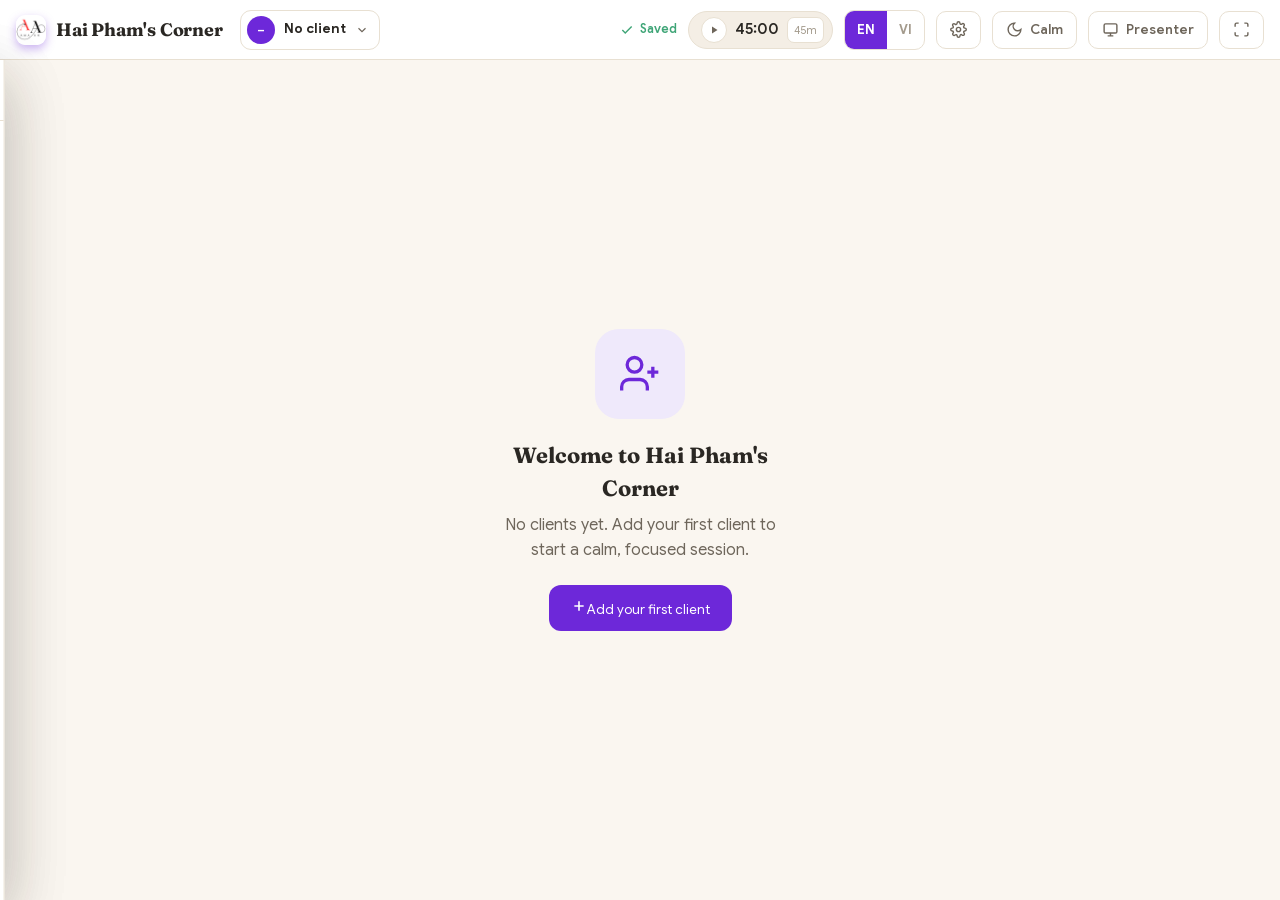
==== corner/index.html @ 35c8128d "Merge pull request #54 from Ama-Ann/fix-corner-lang-switch Hai Pham's Corner: keep client name when " ====
<!DOCTYPE html>
<html lang="en">
<head>
<meta charset="UTF-8">
<meta name="viewport" content="width=device-width, initial-scale=1.0">
<meta name="robots" content="noindex, nofollow">
<title>Hai Pham's Corner</title>
<style>
@font-face{
  font-family:'Google Sans';
  font-style:normal;
  font-weight:400 700;
  font-display:swap;
  src:url([data-uri]) format('woff2');
}
@font-face{
  font-family:'Fraunces';
  font-style:normal;
  font-weight:100 900;
  font-display:swap;
  src:url([data-uri]) format('woff2');
}
@font-face{
  font-family:'Fraunces';
  font-style:italic;
  font-weight:100 900;
  font-display:swap;
  src:url([data-uri]) format('woff2');
}

/* ============================================================ DESIGN TOKENS */
:root{
  --bg:#FAF6F0; --surface:#FFFFFF; --surface-2:#F4EEE5; --surface-3:#EFE7DA;
  --ink:#2A2723; --ink-soft:#6E665B; --ink-faint:#A39A8C;
  --line:#E8E0D2; --line-soft:#F0E9DD;
  --primary:#6D28D9; --primary-deep:#320865; --primary-soft:#EFE9FB;
  --gold:#D99B2B; --gold-soft:#FBEFD4;
  --violet:#7C5CFF; --amber:#E0922F; --coral:#E2685C; --green:#3FA577; --slate:#5B6B7B;
  --radius:14px; --radius-sm:9px; --radius-lg:20px;
  --shadow-sm:0 1px 2px rgba(40,32,20,.05),0 2px 6px rgba(40,32,20,.04);
  --shadow:0 2px 10px rgba(40,32,20,.07),0 12px 36px rgba(40,32,20,.06);
  --shadow-lg:0 18px 60px rgba(40,32,20,.16);
  --rail-w:64px; --ease:cubic-bezier(.4,0,.2,1);
  --wheel-base:#F8F4EC; --wheel-grid:#EFE7DA; --wheel-spoke:#FFFFFF;
  --font:'Google Sans', system-ui, -apple-system, 'Segoe UI', Roboto, sans-serif;
  --display:'Fraunces', Georgia, 'Times New Roman', serif;
}
/* Fraunces (serif) for brand + headings; Google Sans (sans) for body & dense chrome */
.brandtxt,.cgv .text,.modal-h h3,.drawer-h h3,.empty-card h2,.pin-card h2{font-family:var(--display);}
.brandtxt small{font-family:var(--font);}
*{box-sizing:border-box;} html,body{height:100%;}
body{margin:0;font-family:var(--font);color:var(--ink);background:var(--bg);font-size:16px;line-height:1.5;-webkit-font-smoothing:antialiased;overflow:hidden;}
button{font-family:inherit;cursor:pointer;border:none;background:none;color:inherit;}
h1,h2,h3,h4,p{margin:0;} ::selection{background:var(--primary-soft);}
[contenteditable]:focus{outline:none;}
.empty:before{content:attr(data-ph);color:var(--ink-faint);pointer-events:none;}
input,textarea{font-family:inherit;}

/* ============================================================ LAYOUT */
.app{height:100vh;display:flex;flex-direction:column;}
.topbar{height:60px;flex:0 0 60px;display:flex;align-items:center;gap:11px;padding:0 16px;background:var(--surface);border-bottom:1px solid var(--line);z-index:40;box-shadow:var(--shadow-sm);}
.brand{display:flex;align-items:center;gap:10px;font-weight:700;font-size:18px;letter-spacing:-.2px;}
.brand .logo{width:30px;height:30px;border-radius:9px;flex:0 0 30px;background:linear-gradient(135deg,var(--primary),var(--primary-deep));display:grid;place-items:center;color:#fff;font-weight:700;font-size:16px;box-shadow:0 4px 10px rgba(109,40,217,.35);overflow:hidden;}
.brand .logo.hasimg,.pin-brand .pin-logo.hasimg,.brand-prev .logo.hasimg{background:#fff;}
.brand .logo img,.pin-brand .pin-logo img,.brand-prev .logo img{width:100%;height:100%;object-fit:cover;display:block;border-radius:inherit;}
.pin-brand .pin-logo{overflow:hidden;}
/* settings drawer */
.set-sec{font-size:11px;font-weight:700;text-transform:uppercase;letter-spacing:.6px;color:var(--ink-faint);margin:2px 0 12px;}
.brand-prev{display:flex;align-items:center;gap:12px;padding:12px;border:1px dashed var(--line);border-radius:12px;background:var(--surface-2);margin-bottom:16px;}
.brand-prev .logo{width:40px;height:40px;border-radius:11px;flex:0 0 40px;background:linear-gradient(135deg,var(--primary),var(--primary-deep));display:grid;place-items:center;color:#fff;font-weight:700;font-size:19px;overflow:hidden;}
.brand-prev .bp-name{font-family:var(--display);font-weight:700;font-size:16px;line-height:1.1;}
.brand-prev .bp-tag{font-size:11px;color:var(--ink-faint);margin-top:2px;}
.set-lab{display:block;font-size:12.5px;font-weight:700;color:var(--ink-soft);margin:0 0 7px;}
.set-logobtns{display:flex;gap:8px;flex-wrap:wrap;margin-bottom:8px;}
.set-logobtns .btn-ghost{height:34px;padding:0 13px;border-radius:9px;font-weight:600;font-size:13px;display:inline-flex;align-items:center;gap:6px;}
.set-logobtns .btn-ghost.danger:hover{border-color:var(--coral);color:var(--coral);background:var(--surface);}
.set-note{font-size:12px;color:var(--ink-faint);background:var(--gold-soft);border-radius:10px;padding:9px 11px;line-height:1.45;margin:0 0 18px;}
.set-field{margin-bottom:16px;}
.set-field input{width:100%;border:1px solid var(--line);border-radius:10px;background:var(--surface-2);padding:10px 12px;font-size:15px;color:var(--ink);outline:none;font-family:inherit;transition:.15s var(--ease);}
.set-field input:focus{border-color:var(--primary);background:var(--surface);box-shadow:0 0 0 3px var(--primary-soft);}
.set-sub{font-size:11.5px;color:var(--ink-faint);margin-top:5px;}
.brand small{display:block;font-size:11px;font-weight:500;color:var(--ink-faint);letter-spacing:.3px;margin-top:-2px;}
.sessionchip{display:flex;align-items:center;gap:9px;height:40px;padding:0 10px 0 6px;border-radius:11px;border:1px solid var(--line);background:var(--surface);color:var(--ink-soft);margin-left:6px;max-width:230px;}
.sessionchip:hover{border-color:var(--primary);}
.sessionchip .sc-av{width:28px;height:28px;border-radius:50%;flex:0 0 28px;display:grid;place-items:center;color:#fff;font-weight:700;font-size:12px;background:var(--primary);}
.sessionchip .sc-meta{display:flex;flex-direction:column;line-height:1.2;min-width:0;text-align:left;}
.sessionchip .sc-meta b{font-size:13.5px;color:var(--ink);overflow:hidden;text-overflow:ellipsis;white-space:nowrap;max-width:130px;}
.sessionchip .sc-meta i{font-size:11px;font-style:normal;color:var(--ink-faint);overflow:hidden;text-overflow:ellipsis;white-space:nowrap;max-width:130px;}
.topbar .spacer{flex:1;}
.saved{display:inline-flex;align-items:center;gap:6px;font-size:12.5px;font-weight:600;color:var(--green);transition:.2s;}
.saved.saving{color:var(--ink-faint);} .saved.saving svg{display:none;}
.saved svg{width:14px;height:14px;}
.timer{display:flex;align-items:center;gap:8px;padding:5px 8px 5px 12px;background:var(--surface-2);border:1px solid var(--line);border-radius:999px;font-variant-numeric:tabular-nums;font-weight:600;}
.timer .clock{font-size:15px;} .timer.warn{background:#FCEEE9;border-color:#F3C9BC;color:#B5432F;}
.timer.warn .clock{animation:pulse 1.1s var(--ease) infinite;}
.timer button{width:26px;height:26px;border-radius:50%;display:grid;place-items:center;background:var(--surface);border:1px solid var(--line);color:var(--ink-soft);}
.timer button:hover{color:var(--primary);border-color:var(--primary);}
.timer .preset{width:auto;border-radius:7px;font-size:11px;color:var(--ink-faint);padding:0 6px;}
.tbtn{display:inline-flex;align-items:center;gap:7px;height:38px;padding:0 13px;border-radius:10px;border:1px solid var(--line);background:var(--surface);color:var(--ink-soft);font-weight:600;font-size:13.5px;transition:.16s var(--ease);}
.tbtn:hover{border-color:var(--primary);color:var(--primary);background:var(--primary-soft);}
.tbtn.on{background:var(--primary);border-color:var(--primary);color:#fff;box-shadow:0 4px 12px rgba(109,40,217,.3);}
.tbtn svg{width:17px;height:17px;}
.lang{display:flex;border:1px solid var(--line);border-radius:10px;overflow:hidden;background:var(--surface);}
.lang button{padding:0 12px;height:38px;font-weight:700;font-size:13px;color:var(--ink-faint);}
.lang button.on{background:var(--primary);color:#fff;}

.body{flex:1;display:flex;min-height:0;position:relative;}
.rail{width:var(--rail-w);flex:0 0 var(--rail-w);background:var(--surface);border-right:1px solid var(--line);display:flex;flex-direction:column;align-items:center;padding:12px 0;gap:6px;z-index:30;}
.rail .rbtn{width:46px;height:46px;border-radius:13px;display:grid;place-items:center;color:var(--ink-soft);position:relative;transition:.15s var(--ease);}
.rail .rbtn svg{width:22px;height:22px;}
.rail .rbtn:hover{background:var(--surface-2);color:var(--primary);}
.rail .rbtn.accent{background:var(--primary);color:#fff;box-shadow:0 6px 14px rgba(109,40,217,.32);}
.rail .rbtn.on{background:var(--primary-soft);color:var(--primary-deep);}
.rail .rbtn .tip{position:absolute;left:56px;top:50%;transform:translateY(-50%) translateX(-6px);background:var(--ink);color:#fff;font-size:12px;font-weight:600;padding:5px 9px;border-radius:7px;white-space:nowrap;opacity:0;pointer-events:none;transition:.14s var(--ease);z-index:60;}
.rail .rbtn:hover .tip{opacity:1;transform:translateY(-50%) translateX(0);}
.rail .sep{height:1px;width:30px;background:var(--line);margin:6px 0;} .rail .grow{flex:1;}

.canvas-wrap{flex:1;min-width:0;overflow-y:auto;scroll-behavior:smooth;position:relative;}
.canvas{max-width:1280px;width:90%;margin:0 auto;padding:22px 34px 160px;}

/* ============================================================ PINNED CGV */
.pinned{position:sticky;top:0;z-index:18;padding-top:14px;margin-bottom:6px;}
.cgv{background:linear-gradient(120deg,var(--primary-soft),#F6F1E9);border:1px solid var(--line);border-radius:var(--radius);padding:13px 18px;box-shadow:var(--shadow-sm);transition:box-shadow .2s var(--ease);}
.pinned.stuck .cgv{box-shadow:var(--shadow);}
.cgv .row{display:flex;align-items:center;gap:10px;margin-bottom:5px;}
.cgv .tabs{display:flex;gap:3px;background:rgba(255,255,255,.55);border-radius:999px;padding:3px;}
.cgv .tabs button{font-size:11.5px;font-weight:700;padding:3px 11px;border-radius:999px;color:var(--primary-deep);letter-spacing:.2px;}
.cgv .tabs button.on{background:var(--primary);color:#fff;}
.cgv .collapse{margin-left:auto;width:26px;height:26px;border-radius:7px;display:grid;place-items:center;color:var(--primary-deep);}
.cgv .collapse:hover{background:rgba(255,255,255,.6);}
.cgv .text{font-size:18px;font-weight:600;line-height:1.4;color:var(--ink);letter-spacing:-.2px;min-height:25px;}
.pinned.folded .cgv .text{display:none;}

/* ============================================================ BLOCKS */
#blocks{margin-top:14px;display:flex;flex-direction:column;gap:12px;}
.block{position:relative;background:var(--surface);border:1px solid var(--line);border-radius:var(--radius);box-shadow:var(--shadow-sm);transition:box-shadow .16s var(--ease),opacity .16s,transform .16s,max-width .3s var(--ease),margin .3s var(--ease);}
.block.dragging{opacity:.5;box-shadow:var(--shadow-lg);}
.block.spot{box-shadow:0 0 0 2px var(--primary),var(--shadow);z-index:5;}
/* highlight mode: a spotlighted timeline breaks out of the centered column to use the full screen width */
body.spotting .block.spot:has(.lp-tl){max-width:96vw;width:96vw;margin-left:calc(50% - 48vw);margin-right:calc(50% - 48vw);}
.block .b-head{display:flex;align-items:center;gap:8px;padding:8px 12px 6px;color:var(--ink-faint);}
.block .handle{cursor:grab;width:22px;height:22px;display:grid;place-items:center;border-radius:6px;color:var(--ink-faint);flex:0 0 22px;}
.block .handle:hover{background:var(--surface-2);color:var(--ink-soft);} .block .handle:active{cursor:grabbing;}
.block .b-type{font-size:11px;font-weight:700;text-transform:uppercase;letter-spacing:.6px;}
.block .b-type.b-ico{width:28px;height:28px;padding:0;border-radius:8px;background:var(--primary-soft);color:var(--primary);display:grid;place-items:center;flex:0 0 28px;}
.block .b-type.b-ico svg{width:18px;height:18px;}
.block .b-actions{margin-left:auto;display:flex;gap:2px;opacity:0;transition:.15s;}
.block:hover .b-actions{opacity:1;}
.block .b-actions button{width:26px;height:26px;border-radius:7px;display:grid;place-items:center;color:var(--ink-faint);}
.block .b-actions button:hover{background:var(--surface-2);color:var(--coral);}
.block .b-actions button.spotb:hover{color:var(--primary);}
.block .b-body{padding:2px 16px 16px 16px;}
.drop-ph{height:3px;background:var(--primary);border-radius:3px;margin:2px 0;box-shadow:0 0 8px rgba(109,40,217,.5);}

/* Note */
.rt-toolbar{display:flex;flex-wrap:wrap;align-items:center;gap:2px;padding:4px;margin-bottom:8px;border:1px solid var(--line);border-radius:10px;background:var(--surface-2);}
/* note: toolbar lives in the header row (no separate type label) to save vertical space */
.b-head.note-head{align-items:flex-start;padding:6px 10px;}
.b-head.note-head .rt-toolbar{flex:1;min-width:0;margin-bottom:0;}
.rt-toolbar .grp{display:flex;gap:2px;padding:0 4px;border-right:1px solid var(--line);} .rt-toolbar .grp:last-child{border-right:none;}
.rt-toolbar button{min-width:30px;height:30px;padding:0 7px;border-radius:7px;font-size:14px;color:var(--ink-soft);display:inline-flex;align-items:center;justify-content:center;}
.rt-toolbar button:hover{background:var(--surface);color:var(--ink);}
.rt-toolbar button.b{font-weight:800;} .rt-toolbar button.i{font-style:italic;} .rt-toolbar button.u{text-decoration:underline;}
.rt-toolbar label{width:30px;height:30px;border-radius:7px;display:grid;place-items:center;cursor:pointer;position:relative;color:var(--ink-soft);}
.rt-toolbar label:hover{background:var(--surface);} .rt-toolbar label svg{width:16px;height:16px;}
.rt-toolbar input[type=color]{position:absolute;inset:0;opacity:0;cursor:pointer;width:100%;height:100%;}
.rt-toolbar label .bar{position:absolute;bottom:4px;left:7px;right:7px;height:3px;border-radius:2px;}
.note-edit{font-size:16px;line-height:1.6;color:var(--ink);min-height:46px;}
.note-edit h3{font-size:20px;font-weight:700;margin:6px 0;} .note-edit ul,.note-edit ol{margin:6px 0;padding-left:24px;}

/* Scaling */
/* title lives in the header row (where the type label was); scores + value share one line */
.b-head.scaling-head{align-items:center;}
.b-head.scaling-head .sc-head{flex:1;min-width:0;display:flex;align-items:center;gap:10px;}
.b-head.scaling-head .sc-title{flex:1;min-width:0;font-size:15px;font-weight:700;color:var(--ink);}
/* shared colour picker (used by Scaling accent + Prioritization Wheel categories) */
.cp-wrap{position:relative;flex:0 0 auto;display:inline-flex;}
.cp-trig{width:18px;height:18px;border-radius:50%;background:var(--c);box-shadow:inset 0 0 0 1px rgba(0,0,0,.18),0 0 0 2px var(--surface);cursor:pointer;transition:transform .12s var(--ease);}
.cp-trig:hover{transform:scale(1.12);}
.cp-pop{position:absolute;top:calc(100% + 7px);left:0;z-index:30;display:none;width:max-content;padding:10px;background:var(--surface);border:1px solid var(--line);border-radius:12px;box-shadow:var(--shadow);}
.cp-pop.show{display:block;}
.cp-grid{display:grid;grid-template-columns:repeat(5,1fr);gap:6px;}
.cp-grid .cp-sw{width:22px;height:22px;border-radius:7px;background:var(--c);box-shadow:inset 0 0 0 1px rgba(0,0,0,.12);cursor:pointer;transition:transform .12s var(--ease);}
.cp-grid .cp-sw:hover{transform:scale(1.1);}
.cp-grid .cp-sw.on{box-shadow:0 0 0 2px var(--surface),0 0 0 4px var(--c);}
.cp-custom{display:flex;align-items:center;gap:8px;margin-top:10px;padding-top:10px;border-top:1px solid var(--line);font-size:13px;color:var(--ink-soft);cursor:pointer;}
.cp-custom input[type=color]{width:26px;height:26px;flex:0 0 26px;border:none;background:none;padding:0;border-radius:7px;cursor:pointer;}
.cp-custom input[type=color]::-webkit-color-swatch-wrapper{padding:0;}
.cp-custom input[type=color]::-webkit-color-swatch{border:1px solid var(--line);border-radius:6px;}
.scaling{--sc-color:var(--primary);}
.scaling .sc-row{display:flex;align-items:center;gap:10px;}
.scaling .sc-row .scale{flex:1;}
.scaling .sc-now{flex:0 0 auto;font-size:13px;color:var(--ink-faint);font-weight:600;}
.scaling .sc-now b{color:var(--sc-color);font-size:20px;font-variant-numeric:tabular-nums;}
.scale{display:flex;gap:5px;flex-wrap:wrap;}
.scale .dot{width:30px;height:30px;border-radius:8px;background:var(--surface-2);border:1px solid var(--line);display:grid;place-items:center;font-size:13px;font-weight:600;color:var(--ink-faint);transition:.12s var(--ease);cursor:pointer;}
.scale .dot:hover{border-color:var(--sc-color);transform:translateY(-1px);}
.scale .dot.fill{background:var(--sc-color);border-color:var(--sc-color);color:#fff;}

/* Vision */
.vision{display:flex;gap:16px;align-items:stretch;}
.vision .pic{width:150px;flex:0 0 150px;border-radius:11px;overflow:hidden;position:relative;min-height:118px;background:var(--surface-2);border:1.5px dashed var(--line);display:grid;place-items:center;cursor:pointer;color:var(--ink-faint);}
.vision .pic.has{border-style:solid;} .vision .pic.has img{width:100%;height:100%;object-fit:cover;}
.vision .pic .ph{text-align:center;font-size:12px;padding:8px;} .vision .pic .ph svg{width:26px;height:26px;display:block;margin:0 auto 6px;}
.vision .meta{flex:1;display:flex;flex-direction:column;gap:8px;min-width:0;}
.vision .metaphor{font-size:18px;font-weight:600;font-style:italic;color:var(--ink);min-height:25px;}
.vision .vnote{font-size:14.5px;color:var(--ink-soft);line-height:1.55;min-height:22px;}
.vision .swatches{display:flex;gap:7px;margin-top:auto;}
.vision .swatches .sw{width:24px;height:24px;border-radius:7px;cursor:pointer;border:2px solid #fff;box-shadow:0 1px 4px rgba(0,0,0,.18);}
.vision .swatches .sw.on{outline:2px solid var(--ink);}

/* shared exercise UI */
.ex-head{display:flex;align-items:center;gap:11px;margin-bottom:10px;}
.ex-head .ico{width:32px;height:32px;border-radius:9px;background:var(--primary-soft);color:var(--primary);display:grid;place-items:center;flex:0 0 32px;}
.ex-head .ico svg{width:19px;height:19px;} .ex-head h3{font-size:16px;font-weight:700;}
.ex-hint{font-size:12.5px;color:var(--ink-soft);margin:-4px 0 12px;}
.llnote{width:100%;min-height:54px;border:1px solid var(--line);border-radius:10px;padding:9px 11px;font-family:inherit;font-size:14px;color:var(--ink);resize:vertical;background:var(--surface-2);}
.llnote:focus{outline:none;border-color:var(--primary);background:var(--surface);}
.lllabel{font-size:11px;font-weight:700;text-transform:uppercase;letter-spacing:.5px;color:var(--ink-faint);margin:0 0 7px;}
.llactions{list-style:none;padding:0;margin:12px 0 0;}
.llactions li{display:flex;gap:9px;align-items:flex-start;padding:7px 0;border-top:1px solid var(--line-soft);font-size:14.5px;}
.llactions li .ar{color:var(--gold);font-weight:700;flex:0 0 auto;}
.llactions li .txt{flex:1;outline:none;} .llactions li .del{opacity:0;color:var(--ink-faint);cursor:pointer;}
.llactions li:hover .del{opacity:1;}
.add-step{display:inline-flex;align-items:center;gap:6px;margin-top:10px;font-size:13.5px;font-weight:600;color:var(--primary);}
.add-step:hover{text-decoration:underline;}
.wheel-row{display:flex;gap:20px;align-items:flex-start;flex-wrap:wrap;}
.wheel-side{flex:1;min-width:230px;}
.seg-inputs{display:grid;grid-template-columns:1fr 1fr;gap:5px 12px;margin-bottom:12px;}
.seg-inputs .si{display:flex;align-items:center;gap:6px;font-size:13px;}
.seg-inputs .si .n{width:18px;height:18px;border-radius:5px;background:var(--surface-2);color:var(--ink-faint);font-size:10px;font-weight:700;display:grid;place-items:center;flex:0 0 18px;}
.seg-inputs .si input{flex:1;border:none;border-bottom:1px solid var(--line);background:none;font-family:inherit;font-size:13.5px;padding:3px 2px;color:var(--ink);}
.seg-inputs .si input:focus{outline:none;border-bottom-color:var(--primary);}
.stationwalk{--sw-accent:var(--primary);}
.sw-rail{display:flex;gap:7px;flex-wrap:wrap;margin-bottom:14px;}
.sw-chip{display:inline-flex;align-items:center;gap:7px;padding:7px 13px;border-radius:999px;border:1px solid var(--line);background:var(--surface-2);font-size:13px;font-weight:600;color:var(--ink-soft);}
.sw-chip .sw-dot{width:9px;height:9px;border-radius:50%;background:var(--c);}
.sw-chip.on{background:var(--c);border-color:var(--c);color:#fff;} .sw-chip.on .sw-dot{background:#fff;}
.sw-body{border-left:3px solid var(--sw-accent);padding-left:14px;min-height:60px;}
.sw-panel{animation:swin .25s var(--ease);} @keyframes swin{from{opacity:0;transform:translateX(6px);}to{opacity:1;transform:none;}}
.sw-nav{display:flex;justify-content:space-between;margin-top:14px;}
.sw-nav button{font-size:13px;font-weight:600;color:var(--primary);padding:6px 10px;border-radius:8px;} .sw-nav button:hover{background:var(--primary-soft);}
.sw-q{font-size:13.5px;color:var(--ink-soft);margin-bottom:10px;line-height:1.5;} .sw-q b{color:var(--ink);}
.sw-fields{display:grid;gap:8px;} .sw-fields .llnote{min-height:44px;}

/* Add block */
.add-block{margin-top:16px;display:flex;justify-content:center;}
.add-block .ab-btn{display:inline-flex;align-items:center;gap:8px;height:44px;padding:0 20px;border-radius:12px;border:1.5px dashed var(--line);color:var(--ink-soft);font-weight:600;font-size:14px;background:var(--surface);}
.add-block .ab-btn:hover{border-color:var(--primary);color:var(--primary);background:var(--primary-soft);}
.ab-menu{position:fixed;z-index:55;background:var(--surface);border:1px solid var(--line);border-radius:13px;box-shadow:var(--shadow-lg);padding:6px;width:248px;max-height:calc(100vh - 32px);overflow-y:auto;overscroll-behavior:contain;scrollbar-width:thin;scrollbar-color:var(--line) transparent;display:none;}
.ab-menu.show{display:block;}
.ab-menu button{display:flex;align-items:center;gap:11px;width:100%;padding:10px 11px;border-radius:9px;text-align:left;}
.ab-menu button:hover{background:var(--surface-2);}
.ab-menu .mi{width:34px;height:34px;border-radius:9px;display:grid;place-items:center;flex:0 0 34px;}
.ab-menu .mt{font-weight:600;font-size:14px;} .ab-menu .md{font-size:12px;color:var(--ink-faint);}
.ab-menu .ab-group{font-size:10.5px;font-weight:700;text-transform:uppercase;letter-spacing:.6px;color:var(--ink-faint);padding:9px 11px 4px;position:sticky;top:-6px;z-index:1;background:inherit;} .ab-menu>.ab-sec:first-child>.ab-group,.ab-menu>.ab-group:first-child{padding-top:4px;}
.ab-menu .ab-sec{background:inherit;}

/* ============================================================ BUTTONS */
.drawer-foot button{flex:1;height:38px;border-radius:10px;font-weight:600;font-size:13px;display:inline-flex;align-items:center;justify-content:center;gap:6px;}
.btn-primary{background:var(--primary);color:#fff;} .btn-primary:hover{background:var(--primary-deep);}
.btn-primary.big{height:46px;padding:0 22px;border-radius:12px;flex:none;}
.btn-ghost{background:var(--surface-2);color:var(--ink-soft);border:1px solid var(--line);} .btn-ghost:hover{border-color:var(--primary);color:var(--primary);}

/* ============================================================ DRAWERS */
.scrim{position:absolute;inset:0;background:rgba(40,32,20,.32);opacity:0;pointer-events:none;transition:.25s var(--ease);z-index:90;} .scrim.show{opacity:1;pointer-events:auto;}
.drawer{position:absolute;top:0;bottom:0;left:var(--rail-w);width:330px;background:var(--surface);border-right:1px solid var(--line);box-shadow:var(--shadow-lg);z-index:92;transform:translateX(-118%);transition:transform .26s var(--ease);display:flex;flex-direction:column;}
.drawer.open{transform:translateX(0);}
.drawer-h{padding:15px 16px;border-bottom:1px solid var(--line);display:flex;align-items:center;justify-content:space-between;} .drawer-h h3{font-size:15px;font-weight:700;}
.drawer-h .x{width:30px;height:30px;border-radius:8px;display:grid;place-items:center;color:var(--ink-faint);} .drawer-h .x:hover{background:var(--surface-2);color:var(--ink);}
.drawer-body{flex:1;overflow-y:auto;padding:14px;}
.drawer-foot{padding:10px 12px;border-top:1px solid var(--line);display:flex;gap:7px;}
.cli{display:flex;align-items:center;gap:11px;padding:10px 11px;border-radius:11px;cursor:pointer;}
.cli:hover{background:var(--surface-2);} .cli.on{background:var(--primary-soft);}
.cli .av{width:36px;height:36px;border-radius:50%;flex:0 0 36px;display:grid;place-items:center;font-weight:700;color:#fff;font-size:14px;}
.cli .nm{font-weight:600;font-size:14.5px;overflow:hidden;text-overflow:ellipsis;white-space:nowrap;} .cli .sub{font-size:12px;color:var(--ink-faint);} .cli .meta{flex:1;min-width:0;}
.cli .cedit,.cli .cdel{opacity:0;color:var(--ink-faint);width:26px;height:26px;border-radius:6px;display:grid;place-items:center;flex:0 0 auto;} .cli:hover .cedit,.cli:hover .cdel{opacity:1;}
.cli .cedit:hover{color:var(--primary);background:var(--surface);} .cli .cdel:hover{color:var(--coral);background:var(--surface);}
.sess-wrap{margin:2px 0 8px 12px;border-left:2px solid var(--line);padding-left:6px;}
.sess{display:flex;align-items:center;gap:9px;padding:8px 10px;border-radius:9px;cursor:pointer;font-size:13.5px;}
.sess:hover{background:var(--surface-2);} .sess.on{background:var(--surface-3);font-weight:600;}
.sess .st-name{flex:1;min-width:0;overflow:hidden;text-overflow:ellipsis;white-space:nowrap;}
.sess .dt{font-size:11px;color:var(--ink-faint);} .sess:hover .dt{display:none;}
.sess .s-actions{display:flex;gap:2px;opacity:0;margin-left:auto;} .sess:hover .s-actions{opacity:1;}
.sess .sact{width:24px;height:24px;border-radius:6px;display:grid;place-items:center;color:var(--ink-faint);flex:0 0 auto;}
.sess .sact:hover{background:var(--surface);color:var(--primary);} .sess .sact.del:hover{color:var(--coral);}
.sess.newsess{color:var(--primary);font-weight:600;}

/* ============================================================ OVERLAYS */
.overlay{position:absolute;inset:0;z-index:80;display:none;align-items:center;justify-content:center;} .overlay.show{display:flex;}
/* Lock screen — full-window, immersive, brand-forward. Covers the topbar so no
   client name leaks behind the lock. Warm cream→lavender field with drifting auras. */
.overlay.pin{position:fixed;z-index:200;color:var(--ink);overflow:hidden;
  background:radial-gradient(135% 100% at 50% -20%,#EFE6FF 0%,#FAF6F0 46%,#F4ECFF 100%);}
.overlay.pin::before,.overlay.pin::after{content:"";position:absolute;border-radius:50%;filter:blur(46px);pointer-events:none;animation:drift 16s var(--ease) infinite;}
.overlay.pin::before{width:460px;height:460px;left:-130px;top:-120px;background:radial-gradient(circle,rgba(124,92,255,.22),transparent 70%);}
.overlay.pin::after{width:540px;height:540px;right:-170px;bottom:-190px;background:radial-gradient(circle,rgba(217,155,43,.16),transparent 70%);animation-delay:-8s;}
.pin-card{position:relative;z-index:1;text-align:center;width:min(384px,90vw);padding:38px 34px 30px;
  background:rgba(255,255,255,.72);backdrop-filter:blur(20px) saturate(1.3);-webkit-backdrop-filter:blur(20px) saturate(1.3);
  border:1px solid rgba(255,255,255,.7);border-radius:var(--radius-lg);box-shadow:var(--shadow-lg);animation:pinIn .5s var(--ease);}
.pin-brand{display:inline-flex;align-items:center;gap:9px;font-weight:700;font-size:14.5px;letter-spacing:-.2px;color:var(--ink);margin-bottom:24px;}
.pin-brand .pin-logo{width:32px;height:32px;border-radius:10px;flex:0 0 32px;background:linear-gradient(135deg,var(--primary),var(--primary-deep));color:#fff;display:grid;place-items:center;font-size:17px;box-shadow:0 6px 16px rgba(109,40,217,.4);}
.pin-card h2{font-size:23px;font-weight:700;letter-spacing:-.3px;margin-bottom:7px;}
.pin-card p{font-size:14px;color:var(--ink-soft);margin-bottom:24px;line-height:1.5;min-height:21px;}
.pin-dots{display:flex;gap:14px;justify-content:center;margin-bottom:26px;}
.pin-dots span{width:13px;height:13px;border-radius:50%;background:transparent;border:2px solid var(--line);transition:transform .18s var(--ease),background .18s,border-color .18s;}
.pin-dots span.f{background:linear-gradient(135deg,var(--primary),var(--primary-deep));border-color:transparent;transform:scale(1.15);box-shadow:0 3px 9px rgba(109,40,217,.4);}
.pin-dots.err{animation:shake .42s var(--ease);}
.pin-pad{display:grid;grid-template-columns:repeat(3,72px);gap:13px;justify-content:center;}
.pin-pad button{height:62px;border-radius:16px;background:var(--surface);border:1px solid var(--line);color:var(--ink);font-size:23px;font-weight:600;font-variant-numeric:tabular-nums;box-shadow:var(--shadow-sm);transition:transform .09s var(--ease),background .15s,border-color .15s,color .15s;}
.pin-pad button:hover{border-color:var(--primary);color:var(--primary);background:var(--primary-soft);}
.pin-pad button:active{transform:scale(.93);}
.pin-pad button.empty{visibility:hidden;}
.pin-pad button.del{background:transparent;border-color:transparent;box-shadow:none;color:var(--ink-faint);}
.pin-pad button.del:hover{color:var(--coral);background:transparent;border-color:transparent;}
.pin-pad button.del svg{width:24px;height:24px;}
.pin-links{display:flex;flex-direction:column;gap:11px;align-items:center;margin-top:24px;}
.pin-skip,.pin-forgot{font-size:13px;font-weight:600;color:var(--ink-soft);transition:color .15s;}
.pin-skip:hover,.pin-forgot:hover{color:var(--primary);}
.pin-forgot.armed{color:var(--coral);}
.pin-card .conf{margin-top:20px;font-size:12px;color:var(--ink-faint);display:inline-flex;align-items:center;gap:6px;justify-content:center;}
@keyframes pinIn{from{opacity:0;transform:translateY(12px) scale(.985);}to{opacity:1;transform:none;}}
@keyframes shake{10%,90%{transform:translateX(-2px);}20%,80%{transform:translateX(4px);}30%,50%,70%{transform:translateX(-9px);}40%,60%{transform:translateX(9px);}}
/* Calm / dark mode adaptation */
body.calm .overlay.pin{background:radial-gradient(135% 100% at 50% -15%,#2C1656 0%,#160A29 55%,#1C0F38 100%);}
body.calm .pin-card{background:rgba(34,16,57,.7);border-color:rgba(124,92,255,.24);}
body.calm .pin-pad button{background:rgba(40,22,70,.62);}
.overlay.empty{background:var(--bg);color:var(--ink);}
.empty-card{text-align:center;max-width:380px;padding:40px;}
.empty-card .ill{width:90px;height:90px;border-radius:24px;background:var(--primary-soft);color:var(--primary);display:grid;place-items:center;margin:0 auto 20px;} .empty-card .ill svg{width:44px;height:44px;}
.empty-card h2{font-size:22px;font-weight:700;margin-bottom:8px;} .empty-card p{color:var(--ink-soft);margin-bottom:22px;line-height:1.55;}
.overlay.modal{background:rgba(30,18,10,.4);backdrop-filter:blur(2px);}
.modal-card{background:var(--surface);border-radius:var(--radius-lg);box-shadow:var(--shadow-lg);width:min(720px,92%);max-height:86vh;display:flex;flex-direction:column;overflow:hidden;}
.modal-h{padding:16px 20px;border-bottom:1px solid var(--line);display:flex;align-items:center;justify-content:space-between;} .modal-h h3{font-size:16px;font-weight:700;}
.modal-h .x{width:30px;height:30px;border-radius:8px;display:grid;place-items:center;color:var(--ink-faint);} .modal-h .x:hover{background:var(--surface-2);}
.modal-body{flex:1;overflow-y:auto;padding:24px;background:var(--surface-2);}
.modal-foot{padding:12px 20px;border-top:1px solid var(--line);display:flex;gap:8px;justify-content:flex-end;} .modal-foot button{height:40px;padding:0 18px;border-radius:10px;font-weight:600;font-size:13.5px;display:inline-flex;align-items:center;gap:7px;}
/* takeaway compose strip (coach note above the live preview) */
.take-compose{display:grid;grid-template-columns:1fr 1fr;gap:12px;margin-bottom:20px;}
.take-compose .tc-field{display:flex;flex-direction:column;gap:6px;}
.take-compose label{font-size:11px;font-weight:700;text-transform:uppercase;letter-spacing:.5px;color:var(--ink-faint);}
.take-compose textarea{width:100%;resize:vertical;min-height:54px;background:var(--surface);border:1px solid var(--line);border-radius:10px;padding:10px 12px;font:inherit;font-size:14px;line-height:1.5;color:var(--ink);}
.take-compose textarea:focus{outline:none;border-color:var(--primary);box-shadow:0 0 0 3px var(--primary-soft);}
@media (max-width:680px){ .take-compose{grid-template-columns:1fr;} }

.toast{position:absolute;bottom:20px;left:50%;transform:translateX(-50%) translateY(20px);background:var(--ink);color:#fff;padding:11px 18px;border-radius:11px;font-size:13.5px;font-weight:500;box-shadow:var(--shadow-lg);opacity:0;pointer-events:none;transition:.25s var(--ease);z-index:300;max-width:90%;}
.toast.show{opacity:1;transform:translateX(-50%) translateY(0);}

/* ============================================================ MODES */
body.calm .canvas-wrap{background:radial-gradient(1100px 680px at 50% -8%,#2C1656 0%,#1C0F38 55%,#140824 100%);}
body.calm .canvas-wrap::before{content:"";position:absolute;inset:0;pointer-events:none;z-index:0;background:radial-gradient(620px 420px at 82% 14%,rgba(124,58,237,.22),transparent 70%),radial-gradient(520px 380px at 12% 80%,rgba(167,139,250,.16),transparent 70%);animation:drift 14s var(--ease) infinite;}
body.calm{--bg:#160A29;--surface:#221039;--surface-2:#2A1646;--surface-3:#352055;--ink:#ECE3FA;--ink-soft:#BBA9DD;--ink-faint:#8B79B0;--line:#3C2767;--line-soft:#2E1E52;--primary:#A78BFA;--primary-deep:#7C3AED;--primary-soft:#2E1A4D;--gold:#E7B65C;--gold-soft:#3A2E18;--wheel-base:#2B1A47;--wheel-grid:#3C2767;--wheel-spoke:#160A29;}
body.calm .topbar,body.calm .rail,body.calm .drawer,body.calm .ab-menu,body.calm .modal-card{background:#1B0E33;border-color:var(--line);}
body.calm .canvas{max-width:1180px;position:relative;z-index:1;}
body.calm .cgv{background:linear-gradient(120deg,rgba(124,58,237,.32),rgba(70,38,120,.26));border-color:#4E318A;box-shadow:0 12px 55px rgba(124,58,237,.28);}
body.calm .cgv .tabs{background:rgba(255,255,255,.08);}
body.calm .block,body.calm .scaling .sc-title{background:rgba(40,22,70,.62);border-color:var(--line);}
body.calm .rt-toolbar,body.calm .llnote,body.calm .scale .dot,body.calm .reflect{background:rgba(20,10,38,.5);}
body.calm .saved{color:#8FE9C0;} body.calm .add-block .ab-btn{background:rgba(40,22,70,.5);}
body.calm .wcard.commit{background:rgba(226,104,92,.15);} body.calm .wcard.resource{background:rgba(63,165,119,.15);}

body.present .rail,body.present .topbar .coach-only,body.present .drawer,body.present .scrim,body.present .block .b-actions,body.present .block .handle,body.present .add-block,body.present .sessionchip{display:none !important;}
body.present .topbar{justify-content:center;} body.present .canvas{max-width:1120px;padding-top:30px;}
body.present .present-bar{display:flex;}
.present-bar{display:none;position:absolute;bottom:18px;left:50%;transform:translateX(-50%);gap:6px;background:var(--ink);padding:7px;border-radius:14px;box-shadow:var(--shadow-lg);z-index:70;}
.present-bar button{height:40px;padding:0 14px;border-radius:9px;color:#fff;font-weight:600;font-size:13px;display:inline-flex;align-items:center;gap:7px;} .present-bar button:hover{background:rgba(255,255,255,.14);}
.present-bar button svg{width:16px;height:16px;} .present-bar .pb-timer{background:rgba(255,255,255,.1);font-variant-numeric:tabular-nums;} .present-bar .pb-exit{background:var(--coral);}

@keyframes pulse{0%,100%{opacity:1;}50%{opacity:.45;}}
@keyframes drift{0%,100%{transform:translate(0,0);}50%{transform:translate(-14px,10px);}}
@keyframes starpulse{0%,100%{filter:drop-shadow(0 0 0 rgba(217,155,43,0));}50%{filter:drop-shadow(0 0 6px rgba(217,155,43,.7));}}
@keyframes toastin{from{opacity:0;}to{opacity:1;}}
@media (prefers-reduced-motion: reduce){*{animation:none !important;}}

/* ============================================================ RESPONSIVE */
@media (min-width:1700px){ .canvas{max-width:1440px;} }
@media (max-width:1280px){ .canvas{width:92%;} }
@media (max-width:1200px){
  .canvas{width:94%;} .brand small{display:none;}
}
@media (max-width:980px){ .tbtn span[data-i18n]{display:none;} .tbtn{padding:0 11px;} .timer .preset{display:none;} .saved span{display:none;} .sessionchip{max-width:170px;} }
@media (max-width:860px){
  :root{--rail-w:54px;}
  .canvas{width:96%;padding:16px 16px 120px;} .topbar{gap:8px;padding:0 12px;}
  .wheel-row{flex-direction:column;align-items:center;} .seg-inputs{grid-template-columns:1fr !important;}
  .vision{flex-direction:column;} .vision .pic{width:100%;flex-basis:150px;} .drawer{width:300px;}
  .sessionchip .sc-meta i{display:none;}
}
@media (max-width:680px){ .timer{display:none;} .canvas{width:100%;} .ab-menu{width:210px;} .brandtxt{display:none;} }
.brandtxt #brandName{white-space:nowrap;}

</style>
</head>
<body>
<div class="app">

  <!-- TOP BAR -->
  <div class="topbar">
    <div class="brand"><div class="logo" id="brandLogo">H</div>
      <div class="brandtxt"><span id="brandName">Hai Pham's Corner</span><small id="brandTag"></small></div>
    </div>
    <button class="sessionchip coach-only" id="sessionChip" onclick="LL.ui.openDrawer('clients')">
      <span class="sc-av" id="scAv">–</span>
      <span class="sc-meta"><b id="scClient" data-i18n="no_client">No client</b><i id="scSession"></i></span>
      <svg width="14" height="14" viewBox="0 0 24 24" fill="none" stroke="currentColor" stroke-width="2"><path d="M6 9l6 6 6-6"/></svg>
    </button>
    <div class="spacer"></div>
    <span class="saved coach-only" id="saved"><svg viewBox="0 0 24 24" fill="none" stroke="currentColor" stroke-width="2.4"><path d="M20 6L9 17l-5-5"/></svg><span id="savedTxt" data-i18n="saved">Saved</span></span>
    <div class="timer coach-only" id="timer">
      <button id="timerToggle" title="Start / pause"><svg id="timerIcon" viewBox="0 0 24 24" fill="currentColor"><path d="M8 5v14l11-7z"/></svg></button>
      <span class="clock" id="clock">45:00</span>
      <button class="preset" id="timerPreset" title="Set length">45m</button>
    </div>
    <div class="lang coach-only"><button id="langEN" class="on" onclick="LL.i18n.set('en')">EN</button><button id="langVI" onclick="LL.i18n.set('vi')">VI</button></div>
    <button class="tbtn coach-only" id="settingsBtn" onclick="LL.ui.openDrawer('settings')" title="Settings"><svg viewBox="0 0 24 24" fill="none" stroke="currentColor" stroke-width="2"><circle cx="12" cy="12" r="3"/><path d="M19.4 15a1.65 1.65 0 00.33 1.82l.06.06a2 2 0 11-2.83 2.83l-.06-.06a1.65 1.65 0 00-1.82-.33 1.65 1.65 0 00-1 1.51V21a2 2 0 11-4 0v-.09a1.65 1.65 0 00-1-1.51 1.65 1.65 0 00-1.82.33l-.06.06a2 2 0 11-2.83-2.83l.06-.06a1.65 1.65 0 00.33-1.82 1.65 1.65 0 00-1.51-1H3a2 2 0 110-4h.09a1.65 1.65 0 001.51-1 1.65 1.65 0 00-.33-1.82l-.06-.06a2 2 0 112.83-2.83l.06.06a1.65 1.65 0 001.82.33H9a1.65 1.65 0 001-1.51V3a2 2 0 114 0v.09a1.65 1.65 0 001 1.51 1.65 1.65 0 001.82-.33l.06-.06a2 2 0 112.83 2.83l-.06.06a1.65 1.65 0 00-.33 1.82V9a1.65 1.65 0 001.51 1H21a2 2 0 110 4h-.09a1.65 1.65 0 00-1.51 1z"/></svg></button>
    <button class="tbtn coach-only" id="calmBtn" onclick="LL.fx.toggleCalm()" title="Calm / dark"><svg viewBox="0 0 24 24" fill="none" stroke="currentColor" stroke-width="2"><path d="M12 3a6 6 0 009 9 9 9 0 11-9-9z"/></svg><span data-i18n="calm">Calm</span></button>
    <button class="tbtn coach-only" id="presentBtn" onclick="LL.present.toggle(true)" title="Presenter"><svg viewBox="0 0 24 24" fill="none" stroke="currentColor" stroke-width="2"><rect x="3" y="4" width="18" height="13" rx="2"/><path d="M8 21h8M12 17v4"/></svg><span data-i18n="presenter">Presenter</span></button>
    <button class="tbtn coach-only" onclick="LL.present.fullscreen()" title="Fullscreen"><svg viewBox="0 0 24 24" fill="none" stroke="currentColor" stroke-width="2"><path d="M8 3H5a2 2 0 00-2 2v3M16 3h3a2 2 0 012 2v3M8 21H5a2 2 0 01-2-2v-3M16 21h3a2 2 0 002-2v-3"/></svg></button>
  </div>

  <div class="body">
    <!-- RAIL -->
    <div class="rail coach-only">
      <button class="rbtn" onclick="LL.ui.openDrawer('clients')" title="Clients"><svg viewBox="0 0 24 24" fill="none" stroke="currentColor" stroke-width="2"><path d="M16 21v-2a4 4 0 00-4-4H6a4 4 0 00-4 4v2M9 11a4 4 0 100-8 4 4 0 000 8M22 21v-2a4 4 0 00-3-3.87M16 3.13A4 4 0 0116 11"/></svg><span class="tip" data-i18n="t_clients">Clients</span></button>
      <div class="sep"></div>
      <button class="rbtn accent" onclick="LL.ui.toggleAddMenu(event,'rail')" title="Add block"><svg viewBox="0 0 24 24" fill="none" stroke="currentColor" stroke-width="2.4"><path d="M12 5v14M5 12h14"/></svg><span class="tip" data-i18n="t_add">Add block</span></button>
      <div class="grow"></div>
      <button class="rbtn" id="winsRailBtn" onclick="LL.export.open()" title="Takeaway"><svg viewBox="0 0 24 24" fill="none" stroke="currentColor" stroke-width="2"><path d="M21 15v4a2 2 0 01-2 2H5a2 2 0 01-2-2v-4M7 10l5 5 5-5M12 15V3"/></svg><span class="tip" data-i18n="t_take">Takeaway</span></button>
      <div class="sep"></div>
      <button class="rbtn" onclick="LL.lock.lockNow()" title="Lock"><svg viewBox="0 0 24 24" fill="none" stroke="currentColor" stroke-width="2"><rect x="3" y="11" width="18" height="11" rx="2"/><path d="M7 11V7a5 5 0 0110 0v4"/></svg><span class="tip" data-i18n="t_lock">Lock</span></button>
    </div>

    <!-- CANVAS -->
    <div class="canvas-wrap" id="canvasWrap">
      <div class="canvas">
        <div class="pinned" id="pinned">
          <div class="cgv">
            <div class="row">
              <div class="tabs" id="cgvTabs">
                <button data-tab="contract" class="on" data-i18n="cgv_contract">Contract</button>
                <button data-tab="goal" data-i18n="cgv_goal">Goal</button>
                <button data-tab="vision" data-i18n="cgv_vision">Vision</button>
              </div>
              <button class="collapse" onclick="document.getElementById('pinned').classList.toggle('folded')" title="Collapse"><svg width="16" height="16" viewBox="0 0 24 24" fill="none" stroke="currentColor" stroke-width="2.4"><path d="M6 9l6 6 6-6"/></svg></button>
            </div>
            <div class="text" id="cgvText" contenteditable="true"></div>
          </div>
        </div>
        <div id="blocks"></div>
        <div class="add-block"><button class="ab-btn" onclick="LL.ui.toggleAddMenu(event,'btn')"><svg width="17" height="17" viewBox="0 0 24 24" fill="none" stroke="currentColor" stroke-width="2.4"><path d="M12 5v14M5 12h14"/></svg><span data-i18n="add_block">Add block</span></button></div>
      </div>
    </div>

    <!-- ADD MENU -->
    <div class="ab-menu" id="abMenu"></div>

    <!-- scrim + drawers -->
    <div class="scrim" id="scrim" onclick="LL.ui.closeDrawer()"></div>
    <div class="drawer" id="drawer-clients">
      <div class="drawer-h"><h3 data-i18n="d_clients">Clients &amp; sessions</h3><button class="x" onclick="LL.ui.closeDrawer()">✕</button></div>
      <div class="drawer-body" id="clientsBody"></div>
      <div class="drawer-foot">
        <button class="btn-ghost" onclick="LL.backup.export()" title="Backup"><svg width="14" height="14" viewBox="0 0 24 24" fill="none" stroke="currentColor" stroke-width="2"><path d="M21 15v4a2 2 0 01-2 2H5a2 2 0 01-2-2v-4M7 10l5 5 5-5M12 15V3"/></svg><span data-i18n="backup">Backup</span></button>
        <button class="btn-ghost" onclick="document.getElementById('importFile').click()" title="Import"><svg width="14" height="14" viewBox="0 0 24 24" fill="none" stroke="currentColor" stroke-width="2"><path d="M3 9v10a2 2 0 002 2h14a2 2 0 002-2V9M17 8l-5-5-5 5M12 3v12"/></svg><span data-i18n="import">Import</span></button>
        <button class="btn-primary" onclick="LL.library.newClient()"><svg width="14" height="14" viewBox="0 0 24 24" fill="none" stroke="currentColor" stroke-width="2.4"><path d="M12 5v14M5 12h14"/></svg><span data-i18n="new_client">Client</span></button>
      </div>
    </div>

    <div class="drawer" id="drawer-settings">
      <div class="drawer-h"><h3 data-i18n="settings">Settings</h3><button class="x" onclick="LL.ui.closeDrawer()">✕</button></div>
      <div class="drawer-body">
        <div class="set-sec" data-i18n="set_brand">Your brand</div>
        <div class="brand-prev">
          <div class="logo" id="setPrevLogo">N</div>
          <div><div class="bp-name" id="setPrevName">Hai Pham's Corner</div><div class="bp-tag" id="setPrevTag"></div></div>
        </div>
        <label class="set-lab" data-i18n="set_logo">Logo</label>
        <div class="set-logobtns">
          <button class="btn-ghost" id="setUpBtn"><svg width="14" height="14" viewBox="0 0 24 24" fill="none" stroke="currentColor" stroke-width="2"><path d="M21 15v4a2 2 0 01-2 2H5a2 2 0 01-2-2v-4M17 8l-5-5-5 5M12 3v12"/></svg><span id="setUpLabel" data-i18n="set_upload">Upload logo</span></button>
          <button class="btn-ghost danger" id="setRmBtn" style="display:none"><svg width="14" height="14" viewBox="0 0 24 24" fill="none" stroke="currentColor" stroke-width="2"><path d="M3 6h18M8 6V4a2 2 0 012-2h4a2 2 0 012 2v2m2 0v14a2 2 0 01-2 2H7a2 2 0 01-2-2V6"/></svg><span data-i18n="set_remove">Remove</span></button>
        </div>
        <input type="file" id="setLogoFile" accept="image/png,image/jpeg,image/webp,image/svg+xml" style="display:none">
        <p class="set-note" data-i18n="set_logo_note">Use a square image — it's cropped to a small icon and saved on this device.</p>
        <div class="set-field"><label class="set-lab" data-i18n="set_name">Brand name</label><input type="text" id="setBrandName"><div class="set-sub" data-i18n="set_name_sub">Shows in the top-left header.</div></div>
        <div class="set-field"><label class="set-lab" data-i18n="set_tag">Tagline</label><input type="text" id="setTagline"><div class="set-sub" data-i18n="set_tag_sub">Leave blank to hide it.</div></div>
      </div>
    </div>

    <!-- present bar -->
    <div class="present-bar">
      <button onclick="LL.ui.toggleAddMenu(event,'present')"><svg viewBox="0 0 24 24" fill="none" stroke="currentColor" stroke-width="2"><path d="M12 5v14M5 12h14"/></svg><span data-i18n="pb_add">Add</span></button>
      <button class="pb-timer" id="pbTimer">45:00</button>
      <button class="pb-exit" onclick="LL.present.toggle(false)"><svg viewBox="0 0 24 24" fill="none" stroke="currentColor" stroke-width="2.4"><path d="M6 6l12 12M18 6L6 18"/></svg><span data-i18n="pb_exit">Exit</span></button>
    </div>

    <!-- overlays -->
    <div class="overlay pin" id="overlay-pin" role="dialog" aria-modal="true" aria-labelledby="pinTitle">
      <div class="pin-card">
        <div class="pin-brand"><div class="pin-logo" id="pinLogo">H</div><span id="pinBrand">Hai Pham's Corner</span></div>
        <h2 id="pinTitle" data-i18n="pin_verify_h">Welcome back</h2>
        <p id="pinSub" data-i18n="pin_p">Enter your PIN to continue.</p>
        <div class="pin-dots" id="pinDots" aria-hidden="true"><span></span><span></span><span></span><span></span></div>
        <div class="pin-pad" id="pinPad" role="group" aria-label="PIN keypad"></div>
        <div class="pin-links">
          <button class="pin-skip" id="pinSkip" onclick="LL.lock.skipSetup()" data-i18n="pin_skip">Set up later</button>
          <button class="pin-forgot" id="pinForgot" onclick="LL.lock.forgot(this)" data-i18n="pin_forgot">Forgot PIN?</button>
        </div>
        <div class="conf"><svg width="13" height="13" viewBox="0 0 24 24" fill="none" stroke="currentColor" stroke-width="2"><rect x="3" y="11" width="18" height="11" rx="2"/><path d="M7 11V7a5 5 0 0110 0v4"/></svg><span data-i18n="pin_foot">Local only · nothing is uploaded</span></div>
      </div>
    </div>
    <div class="overlay empty" id="overlay-empty">
      <div class="empty-card">
        <div class="ill"><svg viewBox="0 0 24 24" fill="none" stroke="currentColor" stroke-width="1.8"><path d="M16 21v-2a4 4 0 00-4-4H6a4 4 0 00-4 4v2M9 11a4 4 0 100-8 4 4 0 000 8M19 8v6M22 11h-6"/></svg></div>
        <h2 data-i18n="empty_h">Welcome to Hai Pham's Corner</h2>
        <p data-i18n="empty_p">No clients yet. Add your first client to start a calm, focused session.</p>
        <button class="btn-primary big" onclick="LL.library.newClient()"><svg width="16" height="16" viewBox="0 0 24 24" fill="none" stroke="currentColor" stroke-width="2.4"><path d="M12 5v14M5 12h14"/></svg><span data-i18n="empty_btn">Add your first client</span></button>
      </div>
    </div>
    <div class="overlay modal" id="overlay-export">
      <div class="modal-card export-card">
        <div class="modal-h"><h3 data-i18n="ex_title">Client takeaway</h3><button class="x" onclick="LL.ui.hideOverlay('export')">✕</button></div>
        <div class="modal-body">
          <div class="take-compose">
            <div class="tc-field"><label data-i18n="take_wins">Wins &amp; strengths</label><textarea id="takeWins" rows="2"></textarea></div>
            <div class="tc-field"><label data-i18n="appreciation">A word of appreciation</label><textarea id="takeAppr" rows="2"></textarea></div>
          </div>
          <div id="exportPreview"></div>
        </div>
        <div class="modal-foot">
          <button class="btn-ghost" onclick="LL.export.print()"><span data-i18n="ex_print">Print / PDF</span></button>
          <button class="btn-primary" onclick="LL.export.download()"><span data-i18n="ex_download">Download HTML</span></button>
        </div>
      </div>
    </div>

    <input type="file" id="importFile" accept="application/json" style="display:none" onchange="LL.backup.importFile(this)">
    <div class="toast" id="toast"></div>
  </div>
</div>
<script>
/* ===================================================================
   LifeLab Coach — host engine.  Exposes window.LL; exercises register
   themselves against LL.registry. LL.boot() starts the app.
   =================================================================== */
const BRAND_DEFAULT_LOGO = "[data-uri]";   // injected by build.py (128px square data-URI); "" → letter fallback
const LL = (function(){
const LL = {};
const SCHEMA = 1;

/* -------------------- util -------------------- */
const U = LL.util = {
  uid:(p)=>p+Math.random().toString(36).slice(2,9),
  esc:(s)=>String(s==null?'':s).replace(/[&<>"']/g,c=>({'&':'&amp;','<':'&lt;','>':'&gt;','"':'&quot;',"'":'&#39;'}[c])),
  el(tag,attrs,...kids){const e=document.createElement(tag);
    if(attrs)for(const k in attrs){const v=attrs[k];
      if(k==='class')e.className=v; else if(k==='html')e.innerHTML=v;
      else if(k.startsWith('on')&&typeof v==='function')e.addEventListener(k.slice(2),v);
      else if(v!=null)e.setAttribute(k,v);}
    for(const k of kids.flat()){if(k!=null)e.append(k.nodeType?k:document.createTextNode(k));}
    return e;},
  debounce(fn,ms){let t;return function(){clearTimeout(t);const a=arguments,c=this;t=setTimeout(()=>fn.apply(c,a),ms);};},
  fmtDate(ts){const d=new Date(ts);const today=new Date();const y=new Date(today);y.setDate(y.getDate()-1);
    const same=(a,b)=>a.toDateString()===b.toDateString();
    if(same(d,today))return LL.i18n.t('today'); if(same(d,y))return LL.i18n.t('yesterday');
    return d.toLocaleDateString(LL.i18n.lang==='vi'?'vi-VN':'en-GB',{day:'numeric',month:'short'});},
  clone:(o)=>JSON.parse(JSON.stringify(o)),
  initials(name){return (name||'?').trim().split(/\s+/).slice(0,2).map(w=>w[0]||'').join('').toUpperCase()||'?';},
  color(seed){const cs=['#6D28D9','#7C5CFF','#E0922F','#E2685C','#3FA577','#2BB3A3','#D99B2B','#5B6B7B'];
    let h=0;for(const c of (seed||''))h=(h*31+c.charCodeAt(0))>>>0;return cs[h%cs.length];}
};
const el=U.el, esc=U.esc;

/* -------------------- i18n -------------------- */
const STR={
 en:{brand:"Hai Pham's Corner",tagline:"",no_client:"No client",saved:"Saved",saving:"Saving…",calm:"Calm",presenter:"Presenter",
  t_clients:"Clients",t_add:"Add block",t_ex:"Exercises",t_take:"Takeaway",t_lock:"Lock",
  cgv_contract:"Contract",cgv_goal:"Goal",cgv_vision:"Vision",add_block:"Add block",grp_blocks:"Blocks",grp_exercises:"Exercises",
  wins_title:"Takeaway",show_take:"Takeaway",export:"Export",done:"Done",d_clients:"Clients & sessions",
  backup:"Backup",import:"Import",new_client:"Client",d_tools:"Exercises",pb_add:"Add",pb_exit:"Exit",
  pin_verify_h:"Welcome back",pin_set_h:"Create your PIN",pin_confirm_h:"Confirm your PIN",
  pin_h:"This space is confidential",pin_p:"Enter your PIN to continue.",
  pin_setup:"Set a 4-digit PIN to keep client notes private on this device.",pin_confirm:"Re-enter your PIN to confirm.",
  pin_skip:"Set up later",pin_foot:"Local only · nothing is uploaded",pin_wrong:"PIN didn't match — try again",
  pin_forgot:"Forgot PIN?",pin_reset_q:"Remove the PIN lock? Your sessions stay on this device — only the lock is cleared.",
  pin_reset_confirm:"Tap again to remove lock",pin_reset_done:"PIN lock removed",pin_set_done:"PIN set — your space is protected",pin_del:"Delete",
  empty_h:"Welcome to Hai Pham's Corner",empty_p:"No clients yet. Add your first client to start a calm, focused session.",empty_btn:"Add your first client",
  ex_title:"Client takeaway",ex_print:"Print / PDF",ex_download:"Download HTML",
  settings:"Settings",set_brand:"Your brand",set_logo:"Logo",set_upload:"Upload logo",set_replace:"Replace logo",set_remove:"Remove",
  set_logo_note:"Use a square image — it's cropped to a small icon and saved on this device. Remove it to show no logo (just your name).",
  set_name:"Brand name",set_tag:"Tagline",set_name_sub:"Shows in the top-left header.",set_tag_sub:"Leave blank to hide it.",
  bt_note:"Note",bd_note:"Rich text, bullets, formatting",bt_scaling:"Scaling",bd_scaling:"Titled 1–10 scale",
  bt_ex:"Exercise",bd_ex:"Wheel, Timeline, Tri-Position…",bt_vision:"Vision anchor",bd_vision:"Image, metaphor, colour",
  today:"Today",yesterday:"Yesterday",new_session:"New session",session:"Session",untitled:"Untitled session",
  sc_title_ph:"Title",v_pic:"Add image",add_step:"Add action step",action_ph:"action step…",
  wins_empty:"Wins, strengths, scalings and commitments you capture will gather here — ready to export as the client's takeaway.",
  wg_scales:"Scalings",wg_actions:"Commitments & next steps",wg_vision:"Vision",
  client_name:"Client name",session_title:"Session title",delete_client_q:"Delete this client and all their sessions?",
  rename:"Rename",delete_label:"Delete",delete_session_q:"Delete this session and its notes?",
  saved_toast:"Saved",backup_done:"Backup downloaded",import_done:"Backup imported",import_err:"Couldn't read that backup file",
  ex_unavailable:"This exercise isn't available",quota:"Storage full — export a backup & remove old images",cgv_ph_contract:"",cgv_ph_goal:"",cgv_ph_vision:"",note_ph:"",
  set_length:"Session length",confirm:"Confirm",cancel:"Cancel",summary_for:"Prepared for",by_coach:"with your coach",
  take_actions:"Your commitments",take_wins:"Wins & strengths",appreciation:"A word of appreciation",
  take_wins_ph:"Strengths and wins you noticed in this session…",take_appr_ph:"A personal word to close the session…"},
 vi:{brand:"Hai Pham's Corner",tagline:"",no_client:"Chưa có khách",saved:"Đã lưu",saving:"Đang lưu…",calm:"Tĩnh lặng",presenter:"Trình bày",
  t_clients:"Khách hàng",t_add:"Thêm khối",t_ex:"Bài tập",t_take:"Tổng kết",t_lock:"Khoá",
  cgv_contract:"Cam kết",cgv_goal:"Mục tiêu",cgv_vision:"Hình dung",add_block:"Thêm khối",grp_blocks:"Khối",grp_exercises:"Bài tập",
  wins_title:"Tổng kết",show_take:"Tổng kết",export:"Xuất",done:"Hoàn tất",d_clients:"Khách hàng & buổi",
  backup:"Sao lưu",import:"Nhập",new_client:"Khách",d_tools:"Bài tập",pb_add:"Thêm",pb_exit:"Thoát",
  pin_verify_h:"Chào mừng trở lại",pin_set_h:"Tạo mã PIN",pin_confirm_h:"Xác nhận mã PIN",
  pin_h:"Không gian này được bảo mật",pin_p:"Nhập mã PIN để tiếp tục.",
  pin_setup:"Đặt mã PIN 4 chữ số để giữ riêng tư ghi chú trên thiết bị này.",pin_confirm:"Nhập lại mã PIN để xác nhận.",
  pin_skip:"Để sau",pin_foot:"Chỉ lưu cục bộ · không tải lên",pin_wrong:"Mã PIN không khớp — thử lại",
  pin_forgot:"Quên mã PIN?",pin_reset_q:"Gỡ khoá PIN? Các buổi vẫn được giữ trên thiết bị — chỉ khoá bị xoá.",
  pin_reset_confirm:"Chạm lần nữa để gỡ khoá",pin_reset_done:"Đã gỡ khoá PIN",pin_set_done:"Đã đặt PIN — không gian của bạn được bảo vệ",pin_del:"Xoá",
  empty_h:"Chào mừng đến với Hai Pham's Corner",empty_p:"Chưa có khách hàng. Thêm khách hàng đầu tiên để bắt đầu.",empty_btn:"Thêm khách hàng đầu tiên",
  ex_title:"Bản tổng kết cho khách hàng",ex_print:"In / PDF",ex_download:"Tải HTML",
  settings:"Cài đặt",set_brand:"Thương hiệu của bạn",set_logo:"Logo",set_upload:"Tải logo lên",set_replace:"Đổi logo",set_remove:"Gỡ",
  set_logo_note:"Dùng ảnh vuông — sẽ được cắt thành biểu tượng nhỏ, lưu trên thiết bị này. Gỡ logo để không hiển thị logo nào (chỉ còn tên).",
  set_name:"Tên thương hiệu",set_tag:"Khẩu hiệu",set_name_sub:"Hiện ở góc trên bên trái.",set_tag_sub:"Để trống để ẩn.",
  bt_note:"Ghi chú",bd_note:"Văn bản, đầu dòng, định dạng",bt_scaling:"Thang đo",bd_scaling:"Thang 1–10 có tiêu đề",
  bt_ex:"Bài tập",bd_ex:"Bánh xe, Dòng thời gian, 3 vị trí…",bt_vision:"Neo hình dung",bd_vision:"Hình ảnh, ẩn dụ, màu sắc",
  today:"Hôm nay",yesterday:"Hôm qua",new_session:"Buổi mới",session:"Buổi",untitled:"Buổi chưa đặt tên",
  sc_title_ph:"Tiêu đề",v_pic:"Thêm ảnh",add_step:"Thêm bước hành động",action_ph:"bước hành động…",
  wins_empty:"Thành quả, điểm mạnh, thang đo và cam kết bạn ghi lại sẽ tụ về đây — sẵn sàng để xuất cho khách hàng.",
  wg_scales:"Thang đo",wg_actions:"Cam kết & bước tiếp theo",wg_vision:"Hình dung",
  client_name:"Tên khách hàng",session_title:"Tên buổi",delete_client_q:"Xoá khách hàng này và mọi buổi của họ?",
  rename:"Đổi tên",delete_label:"Xoá",delete_session_q:"Xoá buổi này và các ghi chú?",
  saved_toast:"Đã lưu",backup_done:"Đã tải bản sao lưu",import_done:"Đã nhập bản sao lưu",import_err:"Không đọc được tệp sao lưu",
  ex_unavailable:"Bài tập này hiện không khả dụng",quota:"Bộ nhớ đầy — hãy sao lưu & xoá bớt ảnh cũ",cgv_ph_contract:"",cgv_ph_goal:"",cgv_ph_vision:"",note_ph:"",
  set_length:"Thời lượng buổi",confirm:"Xác nhận",cancel:"Huỷ",summary_for:"Dành cho",by_coach:"cùng coach của bạn",
  take_actions:"Cam kết của bạn",take_wins:"Thành quả & điểm mạnh",appreciation:"Đôi lời trân trọng",
  take_wins_ph:"Điểm mạnh và thành quả bạn nhận thấy trong buổi này…",take_appr_ph:"Đôi lời nhắn gửi để khép lại buổi…"}
};
const I = LL.i18n = {
  lang:'en', strings:STR,
  t(k){const s=STR[I.lang]; return (s&&s[k]!==undefined)?s[k]:(STR.en[k]!==undefined?STR.en[k]:k);},
  set(l){ I.lang=l; if(LL.state.meta){LL.state.meta.lang=l; LL.db.put('meta',Object.assign({key:'app'},LL.state.meta));}
    document.getElementById('langEN').classList.toggle('on',l==='en');
    document.getElementById('langVI').classList.toggle('on',l==='vi');
    // apply() resets every [data-i18n] element, including the client chip's "No client" placeholder,
    // so redraw the header afterwards to put the real client name back.
    I.apply(); LL.ui.renderHeader(); LL.blocks.render(); LL.library.render(); LL.registry.renderPickers(); LL.ui.renderCGV();},
  apply(){ document.querySelectorAll('[data-i18n]').forEach(e=>{const v=I.t(e.getAttribute('data-i18n')); if(typeof v==='string')e.textContent=v;});
    document.documentElement.lang=I.lang; if(LL.ui&&LL.ui.renderBrand)LL.ui.renderBrand(); }
};
const t=I.t;

/* -------------------- storage (localStorage-backed; reliable on file://) --------------------
   Same async API as before so the rest of the engine is unchanged. Durability net = backup
   export/import. Keys: llc:<store>:<id|key>. Images are downscaled before storing. */
LL.db = (function(){
  const P='llc:';
  const K=(store,key)=>P+store+':'+key;
  function keysOf(store){const pre=P+store+':',out=[];for(let i=0;i<localStorage.length;i++){const kk=localStorage.key(i);if(kk&&kk.indexOf(pre)===0)out.push(kk);}return out;}
  return {
    open(){ try{ localStorage.setItem('llc:_t','1'); localStorage.removeItem('llc:_t'); }catch(e){ alert('This browser is blocking local storage. Please open the file directly (not in private mode).'); } return Promise.resolve(true); },
    get(store,key){ try{const v=localStorage.getItem(K(store,key));return Promise.resolve(v?JSON.parse(v):undefined);}catch(e){return Promise.resolve(undefined);} },
    getAll(store){ const out=[]; for(const kk of keysOf(store)){ try{out.push(JSON.parse(localStorage.getItem(kk)));}catch(e){} } return Promise.resolve(out); },
    put(store,val){ try{ localStorage.setItem(K(store,val.key||val.id),JSON.stringify(val)); return Promise.resolve(val); }
      catch(e){ if(LL.ui&&LL.ui.toast)LL.ui.toast(LL.i18n.t('quota')); return Promise.reject(e); } },
    del(store,key){ localStorage.removeItem(K(store,key)); return Promise.resolve(); },
    clear(store){ for(const kk of keysOf(store))localStorage.removeItem(kk); return Promise.resolve(); }
  };
})();

/* -------------------- state + history -------------------- */
const S = LL.state = { meta:null, clients:{}, session:null };
LL.history = { undo:[], redo:[], base:null };

let saveTimer=null, snapTimer=null;
function setSaved(saving){const e=document.getElementById('saved');if(!e)return;
  e.classList.toggle('saving',!!saving); document.getElementById('savedTxt').textContent=saving?t('saving'):t('saved');}
LL.state.touch = function(opts){
  opts=opts||{};
  if(S.session) S.session.updatedAt=Date.now();
  setSaved(true);
  // debounced history snapshot (coarse, idle-grouped)
  clearTimeout(snapTimer); snapTimer=setTimeout(()=>{
    if(LL.history.base){ LL.history.undo.push(LL.history.base); if(LL.history.undo.length>60)LL.history.undo.shift(); }
    LL.history.base=U.clone(S.session); LL.history.redo.length=0;
  },650);
  // debounced save
  clearTimeout(saveTimer); saveTimer=setTimeout(async ()=>{
    try{ if(S.session) await LL.db.put('sessions',S.session);
      if(S.meta) await LL.db.put('meta',Object.assign({key:'app'},S.meta));
      setSaved(false);
    }catch(e){ console.warn(e); LL.ui.toast(t('import_err')); }
  },500);
};
LL.state.flush = async function(){ clearTimeout(saveTimer);
  try{ if(S.session) await LL.db.put('sessions',S.session); if(S.meta) await LL.db.put('meta',Object.assign({key:'app'},S.meta)); setSaved(false);}catch(e){} };
window.addEventListener('beforeunload',()=>{ if(S.session) navigator.storage&&LL.state.flush(); });
document.addEventListener('visibilitychange',()=>{ if(document.hidden) LL.state.flush(); });

LL.history.do=function(dir){
  const from=dir==='undo'?LL.history.undo:LL.history.redo;
  const to=dir==='undo'?LL.history.redo:LL.history.undo;
  if(!from.length)return;
  to.push(U.clone(S.session)); S.session=from.pop(); LL.history.base=U.clone(S.session);
  LL.ui.renderCGV(); LL.blocks.render(); LL.state.flush();
};
document.addEventListener('keydown',e=>{ if((e.metaKey||e.ctrlKey)&&e.key.toLowerCase()==='z'){
  e.preventDefault(); if(e.shiftKey)LL.history.do('redo'); else LL.history.do('undo'); }});

/* -------------------- registry (plugin host) -------------------- */
LL.registry = (function(){
  const map={}, order=[];
  return {
    register(def){ if(!def||!def.id)return; map[def.id]=def; if(!order.includes(def.id))order.push(def.id);
      if(def.css && !document.getElementById('excss-'+def.id)){
        const st=document.createElement('style'); st.id='exss-'+def.id; st.textContent=def.css; document.head.appendChild(st);} },
    get:(id)=>map[id], all:()=>order.map(id=>map[id]),
    renderPickers(){ /* add menu is built live on open; nothing to pre-render */ }
  };
})();

/* -------------------- shared colour bank (reusable palette) --------------------
   Vibrant default palette used by category swatches, the prioritization wheel, and
   any exercise that needs preset colours. Edit here to update everywhere. */
LL.COLOR_BANK=['#E53935','#EFB348','#EDED2F','#43A047','#6BDFE8','#1E88E5','#B875C6','#D32020','#FB8C00','#5B6B7B'];

/* -------------------- shared primitives for exercises -------------------- */
LL.primitives = {
  /* generic SVG wheel bound to {labels:[],ratings:[],star:[]} */
  wheel(state, onChange, opts){
    opts=opts||{}; const N=state.labels.length||8, CX=150,CY=150,R=112,R0=18;
    const svg=document.createElementNS('http://www.w3.org/2000/svg','svg');
    svg.setAttribute('viewBox','0 0 300 300'); svg.style.cssText='width:300px;height:300px;max-width:100%;touch-action:none;user-select:none;flex:0 0 auto;';
    const pol=(r,a)=>[CX+r*Math.cos(a),CY+r*Math.sin(a)];
    function wedge(i,rr){const a0=i/N*2*Math.PI-Math.PI/2,a1=(i+1)/N*2*Math.PI-Math.PI/2;
      const[x0,y0]=pol(R0,a0),[x1,y1]=pol(rr,a0),[x2,y2]=pol(rr,a1),[x3,y3]=pol(R0,a1);
      return `M${x0} ${y0} L${x1} ${y1} A${rr} ${rr} 0 0 1 ${x2} ${y2} L${x3} ${y3} A${R0} ${R0} 0 0 0 ${x0} ${y0} Z`;}
    const rcol=v=>v<=0?'var(--wheel-base)':v<=3?'#EBA79E':v<=5?'#EBC98C':v<=7?'#8FCFC2':'#3FA89A';
    function draw(){const cs=getComputedStyle(document.body);
      const base=cs.getPropertyValue('--wheel-base').trim(),grid=cs.getPropertyValue('--wheel-grid').trim(),
            spoke=cs.getPropertyValue('--wheel-spoke').trim(),ink=cs.getPropertyValue('--ink-soft').trim(),gold=cs.getPropertyValue('--gold').trim();
      let h='';
      for(let g=1;g<=10;g++){const rr=R0+(R-R0)*g/10;h+=`<circle cx="${CX}" cy="${CY}" r="${rr}" fill="none" stroke="${grid}"/>`;}
      for(let i=0;i<N;i++){h+=`<path class="wseg" data-i="${i}" d="${wedge(i,R)}" fill="${base}" stroke="${spoke}" stroke-width="2"/>`;
        if(state.ratings[i]>0){const rr=R0+(R-R0)*state.ratings[i]/10;h+=`<path class="wseg" data-i="${i}" d="${wedge(i,rr)}" fill="${state.ratings[i]<=3?'#EBA79E':state.ratings[i]<=5?'#EBC98C':state.ratings[i]<=7?'#8FCFC2':'#3FA89A'}" stroke="${spoke}" stroke-width="2"/>`;}}
      for(let i=0;i<N;i++){const a=(i+0.5)/N*2*Math.PI-Math.PI/2;const[lx,ly]=pol(R+16,a);
        const anc=Math.cos(a)>0.25?'start':(Math.cos(a)<-0.25?'end':'middle');const star=(state.star||[]).includes(i);const txt=state.labels[i]||'';
        if(txt)h+=`<text x="${lx}" y="${ly}" text-anchor="${anc}" dominant-baseline="middle" font-size="11" font-weight="${star?700:600}" fill="${star?gold:ink}" style="cursor:pointer" data-star="${i}">${star?'★ ':''}${esc(txt)}</text>`;}
      h+=`<circle cx="${CX}" cy="${CY}" r="${R0}" fill="${spoke}" stroke="${grid}"/>`;
      svg.innerHTML=h;
      svg.querySelectorAll('.wseg').forEach(p=>p.addEventListener('click',e=>{const i=+p.dataset.i;
        const pt=svg.createSVGPoint();pt.x=e.clientX;pt.y=e.clientY;const m=pt.matrixTransform(svg.getScreenCTM().inverse());
        const r=Math.hypot(m.x-CX,m.y-CY);let v=Math.round((r-R0)/(R-R0)*10);v=Math.max(1,Math.min(10,v));
        state.ratings[i]=v;draw();onChange&&onChange();}));
      svg.querySelectorAll('[data-star]').forEach(x=>x.addEventListener('click',()=>{const i=+x.dataset.star;
        state.star=state.star||[];const k=state.star.indexOf(i);k<0?state.star.push(i):state.star.splice(k,1);draw();onChange&&onChange();}));
    }
    draw(); LL._wheels.push(draw); svg._redraw=draw; return svg;
  },
  /* editable action list bound to arr of strings */
  actionList(arr, onChange){
    const ul=el('ul',{class:'llactions'});
    function row(i){const li=el('li',{},
      el('span',{class:'ar'},'→'),
      el('span',{class:'txt',contenteditable:'true',oninput(e){arr[i]=e.target.textContent;onChange&&onChange();}},arr[i]||''),
      el('span',{class:'del',onclick(){arr.splice(i,1);rebuild();onChange&&onChange();},html:'✕'}));
      return li;}
    function rebuild(){ul.innerHTML='';arr.forEach((_,i)=>ul.appendChild(row(i)));}
    rebuild();
    const add=el('button',{class:'add-step',onclick(){arr.push('');rebuild();onChange&&onChange();
      const last=ul.lastChild&&ul.lastChild.querySelector('.txt');last&&last.focus();}},
      el('span',{html:'<svg width="14" height="14" viewBox="0 0 24 24" fill="none" stroke="currentColor" stroke-width="2.4"><path d="M12 5v14M5 12h14"/></svg>'}), t('add_step'));
    const wrap=el('div',{},ul,add); return wrap;
  },
  /* note textarea bound via get/set */
  note(get,set,ph){const ta=el('textarea',{class:'llnote',placeholder:ph||'',oninput(e){set(e.target.value);}});ta.value=get()||'';return ta;},
  label(txt){return el('p',{class:'lllabel'},txt);},
  /* stations walk: stations=[{key,label,color,render(body)}] */
  stationWalk(stations, opts){
    opts=opts||{}; let cur=0;
    const rail=el('div',{class:'sw-rail'});
    const body=el('div',{class:'sw-body'});
    function go(i){cur=Math.max(0,Math.min(stations.length-1,i));
      rail.querySelectorAll('.sw-chip').forEach((c,ci)=>c.classList.toggle('on',ci===cur));
      body.innerHTML=''; const s=stations[cur];
      body.style.setProperty('--sw-accent',s.color||'var(--primary)');
      const panel=el('div',{class:'sw-panel'}); s.render(panel); body.appendChild(panel);
    }
    stations.forEach((s,i)=>rail.appendChild(el('button',{class:'sw-chip',style:`--c:${s.color||'var(--primary)'}`,onclick(){go(i);}},
      el('span',{class:'sw-dot'}), s.label)));
    const nav=el('div',{class:'sw-nav'},
      el('button',{class:'sw-prev',onclick(){go(cur-1);}},'‹ '+(opts.prev||'Back')),
      el('button',{class:'sw-next',onclick(){go(cur+1);}},(opts.next||'Next')+' ›'));
    const wrap=el('div',{class:'stationwalk'},rail,body,nav); setTimeout(()=>go(0),0); return wrap;
  },
  /* shared colour picker: a trigger swatch opening a popover (10 presets + native
     colour input). Returns the wrap element; calls onPick(hex) on every change. */
  colorPicker(initial, onPick, opts){
    opts=opts||{};
    const DEF=opts.def||'#6D28D9';
    const PRESETS=opts.presets||LL.COLOR_BANK||['#E53935','#FB8C00','#FDD835','#43A047','#00897B','#1E88E5','#3949AB','#8E24AA','#EC407A','#607D8B'];
    let cur=initial||null;
    const trig=el('button',{class:'cp-trig'+(opts.trigClass?' '+opts.trigClass:''),title:opts.title||'Colour'});
    const pop=el('div',{class:'cp-pop'});
    const grid=el('div',{class:'cp-grid'});
    function paint(){ trig.style.setProperty('--c',cur||DEF);
      grid.querySelectorAll('.cp-sw').forEach(x=>x.classList.toggle('on',x.dataset.c===cur)); }
    function choose(c){ cur=c; paint(); onPick&&onPick(c); }
    PRESETS.forEach(c=>grid.appendChild(el('button',{class:'cp-sw','data-c':c,style:`--c:${c}`,onclick(){ choose(c); close(); }})));
    const native=el('input',{type:'color',value:cur||DEF,oninput(e){ choose(e.target.value); }});
    pop.append(grid, el('label',{class:'cp-custom'},native,el('span',{},opts.customLabel||'Custom…')));
    const wrap=el('div',{class:'cp-wrap'},trig,pop);
    function outside(e){ if(!wrap.contains(e.target)) close(); }
    function open(){ pop.classList.add('show'); setTimeout(()=>document.addEventListener('mousedown',outside),0); }
    function close(){ pop.classList.remove('show'); document.removeEventListener('mousedown',outside); }
    trig.addEventListener('click',e=>{ e.stopPropagation(); pop.classList.contains('show')?close():open(); });
    paint();
    return wrap;
  }
};
LL._wheels=[];

/* -------------------- continued in part 2 (blocks/ui/etc via separate assignment) -------------------- */
LL._SCHEMA=SCHEMA;
return LL;
})();
/* host part 2 */
(function(LL){
const U=LL.util, el=U.el, esc=U.esc, t=LL.i18n.t, S=LL.state, db=LL.db;

/* -------------------- session + library -------------------- */
/* default session name = CLIENTNAME_DDMMYY  (name upper-cased, spaces stripped) */
U.clientSlug=(name)=>(name||'').trim().toUpperCase().replace(/\s+/g,'')||'CLIENT';
U.ddmmyy=(ts)=>{ const d=new Date(ts); const p=n=>String(n).padStart(2,'0');
  return p(d.getDate())+p(d.getMonth()+1)+String(d.getFullYear()).slice(-2); };
U.autoSessionName=(client,ts)=>U.clientSlug(client&&client.name)+'_'+U.ddmmyy(ts||Date.now());
LL.session = {
  async create(clientId,title){
    const c=S.clients[clientId]; const now=Date.now();
    const s={id:U.uid('se_'),clientId,title:(title&&title.trim())||U.autoSessionName(c,now),createdAt:now,updatedAt:now,
      cgv:{tab:'contract',contract:'',goal:'',vision:''},blocks:[]};
    await db.put('sessions',s);
    if(c){ c.sessionIds.unshift(s.id); c.updatedAt=now; await db.put('clients',c); }
    return s;
  },
  async load(id){ const s=await db.get('sessions',id); if(!s)return;
    S.session=s; S.meta.activeSessionId=s.id; S.meta.activeClientId=s.clientId;
    LL.history.undo.length=0; LL.history.redo.length=0; LL.history.base=U.clone(s);
    await db.put('meta',Object.assign({key:'app'},S.meta));
    LL.ui.renderHeader(); LL.ui.renderCGV(); LL.blocks.render(); LL.library.render(); LL.ui.hideOverlay('empty');
  },
  setTitle(v){ if(S.session){S.session.title=v; LL.state.touch({silent:true}); LL.ui.renderHeader(); LL.library.render();} },
  async rename(id){ const cur=(S.session&&S.session.id===id)?S.session:await db.get('sessions',id); if(!cur)return;
    const name=prompt(t('session_title'),cur.title); if(name===null)return; const nm=name.trim(); if(!nm)return;
    cur.title=nm; cur.updatedAt=Date.now(); await db.put('sessions',cur);
    const c=S.clients[cur.clientId]; if(c){ c.updatedAt=Date.now(); await db.put('clients',c); }
    LL.ui.renderHeader(); LL.library.render();
  },
  async remove(id){ if(!confirm(t('delete_session_q')))return;
    let c=null; for(const k in S.clients){ if(S.clients[k].sessionIds.includes(id)){ c=S.clients[k]; break; } }
    await db.del('sessions',id);
    if(c){ c.sessionIds=c.sessionIds.filter(x=>x!==id); c.updatedAt=Date.now(); await db.put('clients',c); }
    if(S.meta.activeSessionId===id){ S.session=null; S.meta.activeSessionId=null;
      if(c&&c.sessionIds.length){ await LL.session.load(c.sessionIds[0]); }
      else { await db.put('meta',Object.assign({key:'app'},S.meta));
        LL.ui.renderHeader(); document.getElementById('blocks').innerHTML=''; LL.ui.renderCGV(); } }
    LL.library.render();
  }
};
LL.library = {
  async newClient(){
    const name=prompt(t('client_name')); if(name===null)return; const nm=name.trim()||t('no_client');
    const c={id:U.uid('cl_'),name:nm,color:U.color(nm),createdAt:Date.now(),updatedAt:Date.now(),sessionIds:[]};
    S.clients[c.id]=c; await db.put('clients',c);
    const s=await LL.session.create(c.id); await LL.session.load(s.id); LL.ui.closeDrawer();
  },
  async newSession(clientId){ const s=await LL.session.create(clientId); await LL.session.load(s.id); LL.ui.closeDrawer(); },
  async renameClient(id){ const c=S.clients[id]; if(!c)return;
    const name=prompt(t('client_name'),c.name); if(name===null)return; const nm=name.trim()||c.name;
    c.name=nm; c.updatedAt=Date.now(); await db.put('clients',c); LL.ui.renderHeader(); LL.library.render();
  },
  async deleteClient(id){ if(!confirm(t('delete_client_q')))return; const c=S.clients[id]; if(!c)return;
    for(const sid of c.sessionIds) await db.del('sessions',sid);
    delete S.clients[id]; await db.del('clients',id);
    if(S.meta.activeClientId===id){ S.session=null; S.meta.activeClientId=null; S.meta.activeSessionId=null;
      const rest=Object.values(S.clients).sort((a,b)=>b.updatedAt-a.updatedAt);
      if(rest.length&&rest[0].sessionIds.length) await LL.session.load(rest[0].sessionIds[0]);
      else { LL.ui.renderHeader(); document.getElementById('blocks').innerHTML=''; LL.ui.renderCGV(); LL.ui.showOverlay('empty'); } }
    LL.library.render();
  },
  render(){
    const box=document.getElementById('clientsBody'); if(!box)return; box.innerHTML='';
    const list=Object.values(S.clients).sort((a,b)=>b.updatedAt-a.updatedAt);
    if(!list.length){ box.appendChild(el('div',{class:'wins-empty',style:'padding:24px 10px'},t('empty_p'))); return; }
    for(const c of list){
      const on=c.id===S.meta.activeClientId;
      const row=el('div',{},
        el('div',{class:'cli'+(on?' on':'')},
          el('div',{class:'av',style:`background:${c.color}`},U.initials(c.name)),
          el('div',{class:'meta',onclick(){ if(c.sessionIds[0])LL.session.load(c.sessionIds[0]); }},
            el('div',{class:'nm'},c.name),
            el('div',{class:'sub'},c.sessionIds.length+' '+t('session').toLowerCase()+(c.sessionIds.length!==1&&LL.i18n.lang==='en'?'s':''))),
          el('button',{class:'cedit',title:t('rename'),html:'<svg width="13" height="13" viewBox="0 0 24 24" fill="none" stroke="currentColor" stroke-width="2"><path d="M12 20h9M16.5 3.5a2.1 2.1 0 013 3L7 19l-4 1 1-4z"/></svg>',onclick(e){e.stopPropagation();LL.library.renameClient(c.id);}}),
          el('button',{class:'cdel',title:t('delete_label'),html:'<svg width="14" height="14" viewBox="0 0 24 24" fill="none" stroke="currentColor" stroke-width="2"><path d="M3 6h18M8 6V4h8v2M19 6l-1 14H6L5 6"/></svg>',onclick(e){e.stopPropagation();LL.library.deleteClient(c.id);}})));
      if(on){ const sw=el('div',{class:'sess-wrap'});
        for(const sid of c.sessionIds){ const meta=S.session&&S.session.id===sid?S.session:null;
          sw.appendChild(el('div',{class:'sess'+(sid===S.meta.activeSessionId?' on':''),onclick(){LL.session.load(sid);}},
            el('span',{class:'st-name'},meta?meta.title:'…'), el('span',{class:'dt'},''),
            el('span',{class:'s-actions'},
              el('button',{class:'sact',title:t('rename'),html:'<svg width="13" height="13" viewBox="0 0 24 24" fill="none" stroke="currentColor" stroke-width="2"><path d="M12 20h9M16.5 3.5a2.1 2.1 0 013 3L7 19l-4 1 1-4z"/></svg>',onclick(e){e.stopPropagation();LL.session.rename(sid);}}),
              el('button',{class:'sact del',title:t('delete_label'),html:'<svg width="13" height="13" viewBox="0 0 24 24" fill="none" stroke="currentColor" stroke-width="2"><path d="M3 6h18M8 6V4h8v2M19 6l-1 14H6L5 6"/></svg>',onclick(e){e.stopPropagation();LL.session.remove(sid);}}))));}
        sw.appendChild(el('div',{class:'sess newsess',onclick(){LL.library.newSession(c.id);}},
          el('span',{html:'<svg width="14" height="14" viewBox="0 0 24 24" fill="none" stroke="currentColor" stroke-width="2.4" style="vertical-align:-2px"><path d="M12 5v14M5 12h14"/></svg>'}),' '+t('new_session')));
        row.appendChild(sw);
        // fill session titles async
        (async()=>{ for(const node of sw.querySelectorAll('.sess:not(.newsess)')){} })();
      }
      box.appendChild(row);
    }
    // resolve titles for active client's sessions
    const c=S.clients[S.meta.activeClientId];
    if(c){ const nodes=box.querySelectorAll('.sess-wrap .sess:not(.newsess)');
      c.sessionIds.forEach(async(sid,i)=>{ const sess=S.session&&S.session.id===sid?S.session:await db.get('sessions',sid);
        if(nodes[i]&&sess){ nodes[i].querySelector('.st-name').textContent=sess.title; nodes[i].querySelector('.dt').textContent=U.fmtDate(sess.updatedAt);} }); }
  }
};

/* -------------------- CGV pinned -------------------- */
LL.ui = LL.ui||{};
LL.ui.renderCGV=function(){
  const tabsEl=document.getElementById('cgvTabs'), txt=document.getElementById('cgvText');
  if(!S.session){ txt.innerHTML=''; txt.classList.add('empty'); txt.setAttribute('data-ph',''); return; }
  const cgv=S.session.cgv;
  tabsEl.querySelectorAll('button').forEach(b=>b.classList.toggle('on',b.dataset.tab===cgv.tab));
  txt.innerHTML=esc(cgv[cgv.tab]||'').replace(/\n/g,'<br>');
  txt.classList.toggle('empty',!(cgv[cgv.tab]||'').trim());
  txt.setAttribute('data-ph',t('cgv_ph_'+cgv.tab));
};
LL.ui.bindCGV=function(){
  const tabsEl=document.getElementById('cgvTabs'), txt=document.getElementById('cgvText');
  tabsEl.querySelectorAll('button').forEach(b=>b.addEventListener('click',()=>{ if(!S.session)return;
    S.session.cgv.tab=b.dataset.tab; LL.ui.renderCGV(); LL.state.touch({silent:true}); }));
  txt.addEventListener('input',()=>{ if(!S.session)return; S.session.cgv[S.session.cgv.tab]=txt.textContent;
    txt.classList.toggle('empty',!txt.textContent.trim()); LL.state.touch({silent:true}); });
};

/* -------------------- BLOCKS -------------------- */
LL.blocks = (function(){
  const host=()=>document.getElementById('blocks');
  function shell(block,label,bodyNode,opts){
    opts=opts||{};
    const wrap=el('div',{class:'block',id:block.id,'data-type':block.type},
      el('div',{class:'b-head'+(opts.headClass?' '+opts.headClass:'')},
        el('span',{class:'handle',title:'Drag to reorder',html:'<svg width="14" height="14" viewBox="0 0 24 24" fill="currentColor"><circle cx="9" cy="6" r="1.6"/><circle cx="15" cy="6" r="1.6"/><circle cx="9" cy="12" r="1.6"/><circle cx="15" cy="12" r="1.6"/><circle cx="9" cy="18" r="1.6"/><circle cx="15" cy="18" r="1.6"/></svg>'}),
        opts.headNode||el('span',{class:'b-type'},label),
        el('span',{class:'b-actions'},
          el('button',{class:'spotb',title:'Focus',html:'<svg width="15" height="15" viewBox="0 0 24 24" fill="none" stroke="currentColor" stroke-width="2"><circle cx="12" cy="12" r="3"/><path d="M12 5V3M12 21v-2M5 12H3M21 12h-2"/></svg>',onclick(){LL.fx.spotlight(block.id);}}),
          el('button',{title:'Delete',html:'<svg width="15" height="15" viewBox="0 0 24 24" fill="none" stroke="currentColor" stroke-width="2"><path d="M3 6h18M8 6V4h8v2M19 6l-1 14H6L5 6"/></svg>',onclick(){remove(block.id);}}))),
      el('div',{class:'b-body'},bodyNode));
    wireDrag(wrap); return wrap;
  }
  function noteBody(block){
    const tb=el('div',{class:'rt-toolbar',onmousedown(e){return guard(e);}});
    tb.innerHTML=
     '<div class="grp"><button class="sz" data-cmd="formatBlock" data-val="H3" title="Heading">H</button>'
     +'<button class="sz" data-cmd="fontSize" data-val="5" title="Big" style="font-size:17px">A</button>'
     +'<button class="sz" data-cmd="fontSize" data-val="3" title="Normal" style="font-size:14px">A</button>'
     +'<button class="sz" data-cmd="fontSize" data-val="2" title="Small" style="font-size:11px">A</button></div>'
     +'<div class="grp"><button class="b" data-cmd="bold">B</button><button class="i" data-cmd="italic">I</button><button class="u" data-cmd="underline">U</button></div>'
     +'<div class="grp"><button data-cmd="insertUnorderedList" title="Bulleted"><svg width="16" height="16" viewBox="0 0 24 24" fill="none" stroke="currentColor" stroke-width="2"><circle cx="4" cy="6" r="1.4" fill="currentColor"/><circle cx="4" cy="12" r="1.4" fill="currentColor"/><circle cx="4" cy="18" r="1.4" fill="currentColor"/><path d="M9 6h11M9 12h11M9 18h11"/></svg></button>'
     +'<button data-cmd="insertOrderedList" title="Numbered"><svg width="16" height="16" viewBox="0 0 24 24" fill="none" stroke="currentColor" stroke-width="2"><path d="M9 6h11M9 12h11M9 18h11M4 5v3M4 11h1.5L4 13h1.5M4 17h1.5v1H4v1h1.5"/></svg></button></div>'
     +'<div class="grp"><label title="Text colour"><svg viewBox="0 0 24 24" fill="none" stroke="currentColor" stroke-width="2"><path d="M5 19h14M7 15l5-11 5 11M9 11h6"/></svg><span class="bar" style="background:var(--ink)"></span><input type="color" value="#2A2723" data-cmd="foreColor"></label>'
     +'<label title="Highlight"><svg viewBox="0 0 24 24" fill="none" stroke="currentColor" stroke-width="2"><path d="M4 20h16M12 4l5 5L9 17H4v-5z"/></svg><span class="bar" style="background:#FBE38B"></span><input type="color" value="#FBE38B" data-cmd="hiliteColor"></label></div>';
    const ed=el('div',{class:'note-edit',contenteditable:'true','data-ph':t('note_ph')});
    ed.innerHTML=block.html||''; if(!ed.textContent.trim()&&!block.html)ed.classList.add('empty');
    ed.addEventListener('input',()=>{ block.html=ed.innerHTML; ed.classList.toggle('empty',!ed.textContent.trim()&&!ed.querySelector('img')); LL.state.touch({silent:true}); });
    tb.addEventListener('input',e=>{ if(e.target.matches('input[type=color]')){ document.execCommand(e.target.dataset.cmd,false,e.target.value);
      const bar=e.target.parentElement.querySelector('.bar'); if(bar)bar.style.background=e.target.value; block.html=ed.innerHTML; LL.state.touch({silent:true}); }});
    return {toolbar:tb, editor:ed};
  }
  function guard(e){const b=e.target.closest('button');const lbl=e.target.closest('label');
    if(b&&b.dataset.cmd){e.preventDefault();document.execCommand(b.dataset.cmd,false,b.dataset.val||null);
      const ed=b.closest('.block').querySelector('.note-edit'); const blk=S.session.blocks.find(x=>x.id===b.closest('.block').id);
      if(ed&&blk){blk.html=ed.innerHTML;LL.state.touch({silent:true});} return false;}
    if(lbl)return true; e.preventDefault(); return false;}
  function scalingBody(block){
    const title=el('div',{class:'sc-title'+((block.title||'').trim()?'':' empty'),contenteditable:'true','data-ph':t('sc_title_ph'),
      oninput(e){block.title=e.target.textContent;e.target.classList.toggle('empty',!e.target.textContent.trim());LL.state.touch();}}); title.textContent=block.title||'';
    const now=el('div',{class:'sc-now'},el('b',{},block.value||'–'));
    const scale=el('div',{class:'scale'});
    for(let i=1;i<=10;i++){const d=el('div',{class:'dot'+((block.value&&i<=block.value)?' fill':''),onclick(){block.value=i;
      scale.querySelectorAll('.dot').forEach((x,xi)=>x.classList.toggle('fill',xi<i)); now.querySelector('b').textContent=i; LL.state.touch();}},String(i));scale.appendChild(d);}
    const body=el('div',{class:'scaling'},el('div',{class:'sc-row'},scale,now));
    if(block.color) body.style.setProperty('--sc-color',block.color);
    /* per-block accent picker (shared primitive): a colour swatch next to the title,
       opening a popover with 10 presets + a native colour picker. */
    const cwrap=LL.primitives.colorPicker(block.color, c=>{ block.color=c;
      body.style.setProperty('--sc-color',c); LL.state.touch(); }, {trigClass:'cp-trig-btn'});
    const head=el('div',{class:'sc-head'},title,cwrap);
    return {head, body};
  }
  function visionBody(block){
    const pic=el('div',{class:'pic'+(block.imageId?' has':'')});
    function showImg(){ if(block.imageId){ db.get('images',block.imageId).then(im=>{ if(im){pic.classList.add('has');pic.innerHTML='';const i=el('img');i.src=im.dataUrl;pic.appendChild(i);} }); } }
    function ph(){pic.classList.remove('has');pic.innerHTML='<div class="ph"><svg viewBox="0 0 24 24" fill="none" stroke="currentColor" stroke-width="1.6"><rect x="3" y="3" width="18" height="18" rx="2"/><circle cx="8.5" cy="8.5" r="1.5"/><path d="M21 15l-5-5L5 21"/></svg>'+esc(t('v_pic'))+'</div>';}
    if(block.imageId)showImg(); else ph();
    pic.addEventListener('click',()=>{ const inp=el('input',{type:'file',accept:'image/*'});
      inp.addEventListener('change',()=>{ const f=inp.files[0]; if(!f)return; downscale(f,720,async(dataUrl)=>{
        const id=U.uid('img_'); await db.put('images',{id,dataUrl}); if(block.imageId)db.del('images',block.imageId).catch(()=>{});
        block.imageId=id; showImg(); LL.state.touch(); }); }); inp.click(); });
    const metaphor=el('div',{class:'metaphor'+((block.metaphor||'').trim()?'':' empty'),contenteditable:'true','data-ph':'',
      oninput(e){block.metaphor=e.target.textContent;e.target.classList.toggle('empty',!e.target.textContent.trim());LL.state.touch();}}); metaphor.textContent=block.metaphor||'';
    const vnote=el('div',{class:'vnote'+((block.note||'').trim()?'':' empty'),contenteditable:'true','data-ph':'',
      oninput(e){block.note=e.target.textContent;e.target.classList.toggle('empty',!e.target.textContent.trim());LL.state.touch();}}); vnote.textContent=block.note||'';
    const sws=el('div',{class:'swatches'});
    ['#7C5CFF','#2BB3A3','#E0922F','#E2685C','#3FA577','#5B6B7B'].forEach(c=>{
      sws.appendChild(el('div',{class:'sw'+(block.color===c?' on':''),style:`background:${c}`,onclick(){block.color=c;
        sws.querySelectorAll('.sw').forEach(s=>s.classList.remove('on'));sws.lastChildSel=null; sws.querySelectorAll('.sw').forEach(s=>{if(s.style.background===c)s.classList.add('on');}); LL.state.touch();}}));});
    return el('div',{class:'vision'},pic,el('div',{class:'meta'},
      LL.primitives.label(t('cgv_vision')),metaphor,vnote,sws));
  }
  function exerciseBody(block){
    const def=LL.registry.get(block.exerciseId);
    if(!def) return el('div',{class:'ex-unavail',style:'padding:18px;border:1.5px dashed var(--line);border-radius:11px;color:var(--ink-faint);text-align:center'},t('ex_unavailable'));
    const wrap=el('div',{});
    if(!def.hideHead) wrap.appendChild(el('div',{class:'ex-head'},
      el('div',{class:'ico',html:def.icon||'<svg viewBox="0 0 24 24" fill="none" stroke="currentColor" stroke-width="2"><circle cx="12" cy="12" r="9"/><path d="M12 3v9l6 4"/></svg>'}),
      el('h3',{},def.title?def.title[LL.i18n.lang]||def.title.en:block.exerciseId)));
    if(block.data==null) block.data=def.createData?def.createData():{};
    const container=el('div',{}); wrap.appendChild(container);
    const ctx={ instanceId:block.id, get lang(){return LL.i18n.lang;}, t:(k)=>def.i18n&&def.i18n[LL.i18n.lang]&&def.i18n[LL.i18n.lang][k]||t(k),
      update(fn){ if(fn)fn(block.data); LL.state.touch(); } };
    try{ def.render(container,block.data,ctx); }catch(e){ console.warn('exercise render',e); container.textContent=t('ex_unavailable'); }
    return wrap;
  }
  function renderOne(block){
    let label=t('bt_'+ (block.type==='exercise'?'ex':block.type) ), body;
    if(block.type==='note'){ const {toolbar,editor}=noteBody(block);
      return shell(block,label,editor,{headNode:toolbar,headClass:'note-head'}); }
    else if(block.type==='scaling'){ const {head,body}=scalingBody(block);
      return shell(block,t('bt_scaling'),body,{headNode:head,headClass:'scaling-head'}); }
    else if(block.type==='vision'){label=t('bt_vision');body=visionBody(block);}
    else if(block.type==='exercise'){const def=LL.registry.get(block.exerciseId);label=def&&def.title?(def.title[LL.i18n.lang]||def.title.en):t('bt_ex');body=exerciseBody(block);
      if(def&&def.headIcon&&def.icon){ const headNode=el('span',{class:'b-type b-ico',title:label,html:def.icon}); return shell(block,label,body,{headNode}); }}
    else body=el('div',{});
    return shell(block,label,body);
  }
  function render(){ const h=host(); if(!h)return; h.innerHTML='';
    if(!S.session)return; for(const b of S.session.blocks)h.appendChild(renderOne(b));
    LL.fx.reapply(); }
  function add(type,exerciseId){ if(!S.session)return;
    const b={id:U.uid('bk_'),type};
    if(type==='note')b.html='';
    else if(type==='scaling'){b.title='';b.value=null;b.color=null;}
    else if(type==='vision'){b.imageId=null;b.metaphor='';b.note='';b.color='#7C5CFF';}
    else if(type==='exercise'){b.exerciseId=exerciseId;const def=LL.registry.get(exerciseId);b.version=def?def.version:1;b.data=def&&def.createData?def.createData():{};}
    S.session.blocks.push(b); host().appendChild(renderOne(b)); LL.state.touch();
    const node=document.getElementById(b.id); node&&node.scrollIntoView({behavior:'smooth',block:'center'});
  }
  function remove(id){ const i=S.session.blocks.findIndex(b=>b.id===id); if(i<0)return;
    S.session.blocks.splice(i,1); const n=document.getElementById(id); n&&n.remove(); LL.state.touch(); }
  /* drag reorder */
  let ph=null; function getPH(){if(!ph){ph=el('div',{class:'drop-ph'});}return ph;}
  function wireDrag(node){ const h=node.querySelector('.handle');
    h.addEventListener('mousedown',()=>node.setAttribute('draggable','true'));
    node.addEventListener('mouseup',()=>node.removeAttribute('draggable'));
    node.addEventListener('dragstart',e=>{node.classList.add('dragging');e.dataTransfer.effectAllowed='move';});
    node.addEventListener('dragend',()=>{node.removeAttribute('draggable');node.classList.remove('dragging');if(ph&&ph.parentElement)ph.remove();syncOrder();}); }
  function syncOrder(){ const ids=[...host().querySelectorAll('.block')].map(n=>n.id);
    S.session.blocks.sort((a,b)=>ids.indexOf(a.id)-ids.indexOf(b.id)); LL.state.touch({silent:true}); }
  document.addEventListener('DOMContentLoaded',()=>{});
  function bind(){ const h=host();
    h.addEventListener('dragover',e=>{e.preventDefault();const dr=h.querySelector('.dragging');if(!dr)return;
      const after=[...h.querySelectorAll('.block:not(.dragging)')].find(b=>{const r=b.getBoundingClientRect();return e.clientY<r.top+r.height/2;});
      const p=getPH(); if(after)h.insertBefore(p,after);else h.appendChild(p);});
    h.addEventListener('drop',e=>{e.preventDefault();const dr=h.querySelector('.dragging');if(!dr||!ph)return;h.insertBefore(dr,ph);ph.remove();});
  }
  return {render,add,remove,bind};
})();

/* image downscale */
function downscale(file,max,cb){ const r=new FileReader(); r.onload=()=>{ const img=new Image(); img.onload=()=>{
  let w=img.width,h=img.height; if(w>max||h>max){const s=max/Math.max(w,h);w=Math.round(w*s);h=Math.round(h*s);}
  const c=document.createElement('canvas');c.width=w;c.height=h;c.getContext('2d').drawImage(img,0,0,w,h);
  cb(c.toDataURL('image/jpeg',0.82)); }; img.src=r.result; }; r.readAsDataURL(file); }

/* -------------------- FX -------------------- */
LL.fx = {
  _spot:null,
  spotlight(id){ const cur=LL.fx._spot;
    document.querySelectorAll('.block.spot').forEach(b=>b.classList.remove('spot'));
    if(cur===id){LL.fx._spot=null;document.body.classList.remove('spotting');return;}
    const n=document.getElementById(id); if(n){n.classList.add('spot');LL.fx._spot=id;document.body.classList.add('spotting');} },
  reapply(){ if(LL.fx._spot){const n=document.getElementById(LL.fx._spot);n&&n.classList.add('spot');} },
  toggleCalm(){ const on=document.body.classList.toggle('calm'); document.getElementById('calmBtn').classList.toggle('on',on);
    if(S.meta){S.meta.calm=on;LL.state.touch({silent:true});} LL._wheels.forEach(fn=>{try{fn();}catch(e){}}); }
};
/* spotlight dim style */
(function(){const st=document.createElement('style');st.textContent='body.spotting .block:not(.spot){opacity:.32;filter:saturate(.7);} body.spotting .pinned{opacity:.32;}';document.head.appendChild(st);})();

/* -------------------- presenter + timer -------------------- */
LL.present={ toggle(on){document.body.classList.toggle('present',on);document.getElementById('presentBtn').classList.toggle('on',on);if(on)LL.ui.closeDrawer();},
  fullscreen(){ if(!document.fullscreenElement)document.documentElement.requestFullscreen&&document.documentElement.requestFullscreen();else document.exitFullscreen&&document.exitFullscreen(); } };
LL.timer=(function(){ let sec=2700,run=false,iv=null;
  const fmt=s=>Math.floor(s/60)+':'+String(s%60).padStart(2,'0');
  function paint(){document.getElementById('clock').textContent=fmt(sec);document.getElementById('pbTimer').textContent=fmt(sec);
    document.getElementById('timer').classList.toggle('warn',sec<=300);}
  function tick(){if(sec>0)sec--;paint();}
  function toggle(){run=!run;document.getElementById('timerIcon').innerHTML=run?'<path d="M6 5h4v14H6zM14 5h4v14h-4z"/>':'<path d="M8 5v14l11-7z"/>';if(run)iv=setInterval(tick,1000);else clearInterval(iv);}
  function setLen(){const m=prompt(t('set_length')+' (min)','45');if(m){sec=Math.max(1,parseInt(m)||45)*60;paint();document.getElementById('timerPreset').textContent=(parseInt(m)||45)+'m';}}
  return {toggle,setLen,paint};
})();

/* -------------------- lock (PIN) -------------------- */
LL.lock=(function(){
  let buf='',mode='verify',first='',keyBound=false;
  const hash=s=>{let h=5381;for(const c of s)h=((h<<5)+h+c.charCodeAt(0))>>>0;return ''+h;};
  const shown=()=>document.getElementById('overlay-pin').classList.contains('show');
  const DEL_SVG='<svg viewBox="0 0 24 24" fill="none" stroke="currentColor" stroke-width="2" stroke-linecap="round" stroke-linejoin="round"><path d="M21 4H8l-7 8 7 8h13a1 1 0 001-1V5a1 1 0 00-1-1z"/><path d="M18 9l-5 5M13 9l5 5"/></svg>';
  function dots(){document.querySelectorAll('#pinDots span').forEach((s,i)=>s.classList.toggle('f',i<buf.length));}
  function disarmForgot(){const f=document.getElementById('pinForgot');if(f){f.classList.remove('armed');f.textContent=t('pin_forgot');}}
  function setTexts(){
    const TITLE={setup:'pin_set_h',confirm:'pin_confirm_h',verify:'pin_verify_h'};
    const SUB={setup:'pin_setup',confirm:'pin_confirm',verify:'pin_p'};
    document.getElementById('pinTitle').textContent=t(TITLE[mode]);
    document.getElementById('pinSub').textContent=t(SUB[mode]);
    document.getElementById('pinSkip').style.display=(mode==='setup')?'':'none';
    document.getElementById('pinForgot').style.display=(mode==='verify'&&S.meta.pin)?'':'none';
    disarmForgot();
  }
  function build(){const pad=document.getElementById('pinPad');pad.innerHTML='';
    [1,2,3,4,5,6,7,8,9,'',0,'⌫'].forEach(k=>{const b=document.createElement('button');
      if(k===''){b.className='empty';b.tabIndex=-1;b.setAttribute('aria-hidden','true');}
      else if(k==='⌫'){b.className='del';b.innerHTML=DEL_SVG;b.setAttribute('aria-label',t('pin_del'));b.onclick=()=>press('⌫');}
      else{b.textContent=k;b.setAttribute('aria-label',String(k));b.onclick=()=>press(k);}
      pad.appendChild(b);});}
  function shake(){const d=document.getElementById('pinDots');d.classList.remove('err');void d.offsetWidth;d.classList.add('err');}
  function press(k){ disarmForgot();
    if(k==='⌫'){buf=buf.slice(0,-1);dots();return;}
    if(typeof k==='number'&&buf.length<4){buf+=k;dots(); if(buf.length===4)setTimeout(commit,170);} }
  function commit(){
    if(mode==='verify'){ if(hash(buf)===S.meta.pin){ LL.ui.hideOverlay('pin'); } else { buf='';dots();shake();LL.ui.toast(t('pin_wrong')); } }
    else if(mode==='setup'){ first=buf;buf='';dots();mode='confirm';setTexts(); }
    else if(mode==='confirm'){ if(buf===first){ S.meta.pin=hash(buf); db.put('meta',Object.assign({key:'app'},S.meta)); LL.ui.hideOverlay('pin'); LL.ui.toast(t('pin_set_done')); }
      else { buf='';first='';mode='setup';setTexts();dots();shake();LL.ui.toast(t('pin_wrong')); } }
  }
  function onKey(e){ if(!shown())return;
    if(e.key>='0'&&e.key<='9'){press(+e.key);e.preventDefault();}
    else if(e.key==='Backspace'){press('⌫');e.preventDefault();} }
  function open(m){mode=m;buf='';if(m==='setup')first='';setTexts();dots();LL.ui.showOverlay('pin');}
  return {
    init(){build(); if(!keyBound){document.addEventListener('keydown',onKey);keyBound=true;}},
    promptSetup(){open('setup');},
    lockNow(){ open(S.meta.pin?'verify':'setup'); },
    verifyOnBoot(){ if(S.meta.pin) open('verify'); },
    skipSetup(){LL.ui.hideOverlay('pin');},
    forgot(btn){ if(btn.classList.contains('armed')){ S.meta.pin=null; db.put('meta',Object.assign({key:'app'},S.meta));
        LL.ui.hideOverlay('pin'); LL.ui.toast(t('pin_reset_done')); }
      else { btn.classList.add('armed'); btn.textContent=t('pin_reset_confirm'); document.getElementById('pinSub').textContent=t('pin_reset_q'); } }
  };
})();

/* -------------------- backup -------------------- */
LL.backup={
  async export(){ const data={schema:LL._SCHEMA,meta:S.meta,clients:await db.getAll('clients'),sessions:await db.getAll('sessions'),images:await db.getAll('images')};
    const blob=new Blob([JSON.stringify(data)],{type:'application/json'});
    const a=el('a',{href:URL.createObjectURL(blob),download:'lifelab-coach-backup-'+new Date().toISOString().slice(0,10)+'.json'});
    document.body.appendChild(a);a.click();a.remove(); LL.ui.toast(t('backup_done')); },
  importFile(input){ const f=input.files[0]; if(!f)return; const r=new FileReader();
    r.onload=async()=>{ try{ const d=JSON.parse(r.result);
      for(const s of ['clients','sessions','images'])await db.clear(s);
      for(const c of d.clients||[])await db.put('clients',c);
      for(const s of d.sessions||[])await db.put('sessions',s);
      for(const im of d.images||[])await db.put('images',im);
      if(d.meta){d.meta.key='app';await db.put('meta',d.meta);}
      LL.ui.toast(t('import_done')); setTimeout(()=>location.reload(),600);
    }catch(e){ console.warn(e);LL.ui.toast(t('import_err')); } }; r.readAsText(f); input.value=''; }
};

/* -------------------- client takeaway (export) -------------------- */
LL.export=(function(){
  let _imgs={};                                   // cache of vision dataURLs for live preview
  function fmtFull(ts){ const d=new Date(ts||Date.now());
    return d.toLocaleDateString(LL.i18n.lang==='vi'?'vi-VN':'en-GB',{day:'numeric',month:'long',year:'numeric'}); }
  /* pull vision images (async store) up front so the doc can embed them inline */
  async function gatherImages(s){ const map={};
    for(const b of s.blocks){ if(b.type==='vision'&&b.imageId&&!map[b.imageId]){
      try{ const im=await db.get('images',b.imageId); if(im&&im.dataUrl)map[b.imageId]=im.dataUrl; }catch(e){} } }
    return map; }
  function scaleBar(v){ let h=''; for(let i=1;i<=10;i++)h+=`<span class="seg${i<=v?' on':''}"></span>`; return `<div class="scalebar">${h}</div>`; }

  function buildInner(imgs){
    const s=S.session; const c=S.clients[s.clientId]; const lang=LL.i18n.lang; const tk=s.takeaway||{};
    let parts=[];
    const cgv=s.cgv; ['contract','goal','vision'].forEach(k=>{ if((cgv[k]||'').trim())
      parts.push(`<section class="blk"><h2>${esc(t('cgv_'+k))}</h2><p>${esc(cgv[k]).replace(/\n/g,'<br>')}</p></section>`); });
    const actions=[];
    for(const b of s.blocks){
      if(b.type==='note'&&(b.html||'').trim()) parts.push(`<section class="blk"><div class="note">${b.html}</div></section>`);
      else if(b.type==='scaling'&&b.value!=null) parts.push(`<section class="blk scale"><div class="scale-row"><span class="snum">${b.value}</span><span class="stitle">${esc(b.title||'')}</span></div>${scaleBar(b.value)}</section>`);
      else if(b.type==='vision'){ const meta=esc(b.metaphor||''),note=esc(b.note||''); const img=b.imageId&&imgs[b.imageId];
        if(meta||note||img){ let h=`<section class="blk vision"><h2>${esc(t('wg_vision'))}</h2>`;
          if(img)h+=`<div class="vimg"><img src="${img}" alt=""></div>`;
          if(meta)h+=`<p class="metaphor">“${meta}”</p>`;
          if(note)h+=`<p>${note}</p>`; parts.push(h+'</section>'); } }
      else if(b.type==='exercise'){ const def=LL.registry.get(b.exerciseId);
        if(def&&def.exportSummary){ try{ parts.push('<section class="blk ex">'+def.exportSummary(b.data,lang)+'</section>'); }catch(e){} }
        if(b.data&&Array.isArray(b.data.actions))actions.push(...b.data.actions.filter(x=>x&&x.trim()));
        if(b.data&&Array.isArray(b.data.arrows))actions.push(...b.data.arrows.filter(x=>x&&x.trim())); }
    }
    if(actions.length)parts.push(`<section class="blk"><h2>${esc(t('take_actions'))}</h2><ul class="acts">${actions.map(a=>`<li>${esc(a)}</li>`).join('')}</ul></section>`);
    if((tk.wins||'').trim())parts.push(`<section class="blk wins-sec"><h2>${esc(t('take_wins'))}</h2><p>${esc(tk.wins).replace(/\n/g,'<br>')}</p></section>`);
    if((tk.appreciation||'').trim())parts.push(`<section class="blk appr"><div class="appr-card"><div class="appr-h">${esc(t('appreciation'))}</div><p>${esc(tk.appreciation).replace(/\n/g,'<br>')}</p></div></section>`);
    const date=fmtFull(s.createdAt);
    const head=`<header><div class="logo">L</div><div class="htxt"><h1>${esc(s.title||t('untitled'))}</h1>`
      +`<div class="sub">${esc(t('summary_for'))} <b>${esc(c?c.name:'')}</b> · ${esc(t('by_coach'))}</div>`
      +`<div class="date">${esc(date)}</div></div></header>`;
    const foot=`<footer>${esc(LL.ui.brandName())} · ${esc(date)}</footer>`;
    return `<div class="take-doc"><div class="wrap">${head}${parts.join('')}${foot}</div></div>`;
  }

  const DOC_CSS=
   ".take-doc{font-family:'Google Sans',system-ui,-apple-system,sans-serif;color:#2A2723;background:#FAF6F0;padding:28px;-webkit-print-color-adjust:exact;print-color-adjust:exact;}"
  +".take-doc *{box-sizing:border-box;}"
  +".take-doc .wrap{max-width:720px;margin:0 auto;background:#fff;border:1px solid #ECE3D4;border-radius:20px;padding:40px 44px;box-shadow:0 12px 40px rgba(40,32,20,.07);}"
  +".take-doc header{display:flex;gap:16px;align-items:flex-start;border-bottom:2px solid #F0E9DC;padding-bottom:22px;margin-bottom:6px;}"
  +".take-doc .logo{width:46px;height:46px;border-radius:13px;background:linear-gradient(135deg,#7C5CFF,#320865);color:#fff;display:grid;place-items:center;font-weight:700;font-size:22px;flex:0 0 auto;}"
  +".take-doc .htxt{flex:1;min-width:0;} .take-doc h1{font-family:'Fraunces',Georgia,'Times New Roman',serif;font-size:27px;line-height:1.18;margin:0 0 4px;font-weight:700;letter-spacing:-.2px;}"
  +".take-doc .sub{color:#6E665B;font-size:13.5px;} .take-doc .sub b{color:#4A4036;font-weight:600;}"
  +".take-doc .date{color:#A39A8C;font-size:12px;margin-top:7px;text-transform:uppercase;letter-spacing:.6px;}"
  +".take-doc section.blk{padding:18px 0;border-bottom:1px solid #F4EFE6;break-inside:avoid;} .take-doc section.blk:last-of-type{border-bottom:none;}"
  +".take-doc h2{font-size:11.5px;text-transform:uppercase;letter-spacing:.8px;color:#9A8FCF;margin:0 0 10px;font-weight:700;}"
  +".take-doc p{font-size:15.5px;line-height:1.62;margin:0 0 8px;} .take-doc p:last-child{margin-bottom:0;} .take-doc .note{font-size:15.5px;line-height:1.62;}"
  +".take-doc .metaphor{font-family:'Fraunces',Georgia,'Times New Roman',serif;font-style:italic;font-weight:500;font-size:20px;color:#4A3B73;line-height:1.4;}"
  +".take-doc .vimg{margin:0 0 14px;border-radius:14px;overflow:hidden;border:1px solid #ECE3D4;} .take-doc .vimg img{width:100%;display:block;}"
  +".take-doc section.scale .scale-row{display:flex;align-items:center;gap:12px;margin-bottom:11px;}"
  +".take-doc .snum{background:#6D28D9;color:#fff;width:38px;height:38px;border-radius:11px;display:grid;place-items:center;font-weight:700;font-size:17px;flex:0 0 auto;}"
  +".take-doc .stitle{font-weight:600;font-size:15.5px;} .take-doc .scalebar{display:flex;gap:4px;}"
  +".take-doc .scalebar .seg{flex:1;height:8px;border-radius:4px;background:#EDE7DA;} .take-doc .scalebar .seg.on{background:linear-gradient(90deg,#8F6BFF,#6D28D9);}"
  +".take-doc ul.acts{margin:0;padding:0;list-style:none;}"
  +".take-doc ul.acts li{position:relative;padding:8px 0 8px 30px;font-size:15.5px;line-height:1.5;border-bottom:1px solid #F4EFE6;} .take-doc ul.acts li:last-child{border-bottom:none;}"
  +".take-doc ul.acts li:before{content:'';position:absolute;left:2px;top:11px;width:16px;height:16px;border-radius:50%;background:#E9F4EE;border:1.5px solid #3FA577;}"
  +".take-doc .ex svg{max-width:100%;height:auto;}"
  +".take-doc section.wins-sec h2{color:#C9893B;} .take-doc section.appr{border-bottom:none;}"
  +".take-doc .appr-card{background:linear-gradient(135deg,#FBF6EC,#F6EFE0);border:1px solid #EBDFC6;border-radius:16px;padding:22px 24px;break-inside:avoid;}"
  +".take-doc .appr-h{font-size:11.5px;text-transform:uppercase;letter-spacing:.8px;color:#C49A3B;font-weight:700;margin-bottom:8px;}"
  +".take-doc .appr-card p{font-family:'Fraunces',Georgia,'Times New Roman',serif;font-size:17.5px;line-height:1.55;font-style:italic;font-weight:500;color:#5A4A2E;}"
  +".take-doc footer{margin-top:22px;padding-top:16px;border-top:1px solid #F0E9DC;text-align:center;color:#B3A998;font-size:12px;letter-spacing:.3px;}"
  +"@media print{.take-doc{background:#fff;padding:0;} .take-doc .wrap{box-shadow:none;border:none;border-radius:0;max-width:none;padding:18px 22px;} @page{margin:14mm;}}";

  function preview(imgs){ return `<style>${DOC_CSS}</style>${buildInner(imgs)}`; }
  function doc(imgs){ const s=S.session;
    return `<!DOCTYPE html><html lang="${LL.i18n.lang}"><head><meta charset="UTF-8">`
      +`<meta name="viewport" content="width=device-width,initial-scale=1"><title>${esc(s.title||t('untitled'))}</title>`
      +`<style>html,body{margin:0;padding:0;}${DOC_CSS}</style></head><body>${buildInner(imgs)}</body></html>`; }

  return {
    async open(){ const s=S.session; if(!s){ LL.ui.toast(t('no_client')); return; }
      const tk=s.takeaway=s.takeaway||{wins:'',appreciation:''};
      _imgs=await gatherImages(s);
      const tw=document.getElementById('takeWins'), ta=document.getElementById('takeAppr');
      if(tw){ tw.value=tk.wins||''; tw.placeholder=t('take_wins_ph'); }
      if(ta){ ta.value=tk.appreciation||''; ta.placeholder=t('take_appr_ph'); }
      document.getElementById('exportPreview').innerHTML=preview(_imgs); LL.ui.showOverlay('export'); },
    refresh(){ const box=document.getElementById('exportPreview'); if(box&&S.session)box.innerHTML=preview(_imgs); },
    async download(){ const s=S.session; if(!s)return; const c=S.clients[s.clientId];
      const html=doc(await gatherImages(s)); const blob=new Blob([html],{type:'text/html'});
      const a=el('a',{href:URL.createObjectURL(blob),download:(c?c.name.replace(/\s+/g,'-'):'client')+'-'+(s.title||'session').replace(/\s+/g,'-')+'.html'});
      document.body.appendChild(a);a.click();a.remove(); },
    async print(){ const s=S.session; if(!s)return; const imgs=await gatherImages(s);
      const w=window.open('','_blank'); if(!w){LL.ui.toast('Popup blocked');return;}
      w.document.write(doc(imgs)); w.document.close(); setTimeout(()=>w.print(),350); }
  };
})();

/* -------------------- UI: header/wins/drawers/addmenu/toast -------------------- */
Object.assign(LL.ui,{
  renderHeader(){ const s=S.session,c=s?S.clients[s.clientId]:null;
    document.getElementById('scClient').textContent=c?c.name:t('no_client');
    document.getElementById('scSession').textContent=s?s.title:'';
    document.getElementById('scAv').textContent=c?U.initials(c.name):'–';
    if(c)document.getElementById('scAv').style.background=c.color; },

  /* ----- brand: name + tagline + logo (per-browser, editable in Settings) ----- */
  brandName(){ const m=S.meta||{}; return (m.brandName&&m.brandName.trim())?m.brandName:t('brand'); },
  brandTag(){ const m=S.meta||{}; return (m.tagline!=null)?m.tagline:t('tagline'); },
  brandLogo(){ const m=S.meta||{}; return (typeof m.logo==='string')?m.logo:BRAND_DEFAULT_LOGO; }, // ''=no logo · unset=default
  _paintLogo(node,url){ if(!node)return;
    if(url){ node.style.display=''; node.classList.add('hasimg'); node.textContent=''; node.appendChild(el('img',{src:url,alt:''})); }
    else { node.classList.remove('hasimg'); node.textContent=''; node.style.display='none'; } },
  renderBrand(){ const name=LL.ui.brandName(), tag=LL.ui.brandTag(), logo=LL.ui.brandLogo();
    LL.ui._paintLogo(document.getElementById('brandLogo'),logo);
    LL.ui._paintLogo(document.getElementById('pinLogo'),logo);
    const nm=document.getElementById('brandName'); if(nm)nm.textContent=name;
    const tg=document.getElementById('brandTag'); if(tg){ tg.textContent=tag; tg.style.display=(tag&&tag.trim())?'':'none'; }
    const pb=document.getElementById('pinBrand'); if(pb)pb.textContent=name;
    document.title=name;
    if(logo){ let fav=document.querySelector('link[rel="icon"]'); if(!fav){ fav=document.createElement('link'); fav.rel='icon'; document.head.appendChild(fav); } fav.href=logo; } },
  _saveMeta(){ db.put('meta',Object.assign({key:'app'},S.meta)); },
  initSettings(){
    const nameI=document.getElementById('setBrandName'), tagI=document.getElementById('setTagline');
    const fileI=document.getElementById('setLogoFile'), upBtn=document.getElementById('setUpBtn'), rmBtn=document.getElementById('setRmBtn');
    if(!nameI||nameI._wired) return; nameI._wired=true;
    nameI.placeholder=t('brand'); tagI.placeholder=t('tagline');
    nameI.value=(S.meta.brandName!=null)?S.meta.brandName:t('brand');
    tagI.value=(S.meta.tagline!=null)?S.meta.tagline:t('tagline');
    nameI.addEventListener('input',()=>{ S.meta.brandName=nameI.value; LL.ui._saveMeta(); LL.ui.renderBrand(); LL.ui.renderSettingsPreview(); });
    tagI.addEventListener('input',()=>{ S.meta.tagline=tagI.value; LL.ui._saveMeta(); LL.ui.renderBrand(); LL.ui.renderSettingsPreview(); });
    upBtn.addEventListener('click',()=>fileI.click());
    fileI.addEventListener('change',e=>{ const f=e.target.files[0]; if(!f)return; const rd=new FileReader();
      rd.onload=()=>{ const img=new Image();
        img.onload=()=>{ const SZ=128, side=Math.min(img.width,img.height), sx=(img.width-side)/2, sy=(img.height-side)/2;
          const cv=document.createElement('canvas'); cv.width=cv.height=SZ; cv.getContext('2d').drawImage(img,sx,sy,side,side,0,0,SZ,SZ);
          let url; try{ url=cv.toDataURL('image/png'); }catch(_){ url=rd.result; }
          S.meta.logo=url; try{LL.ui._saveMeta();}catch(_){LL.ui.toast&&LL.ui.toast(t('quota'));}
          LL.ui.renderBrand(); LL.ui.renderSettingsPreview(); e.target.value=''; };
        img.onerror=()=>{ S.meta.logo=rd.result; LL.ui._saveMeta(); LL.ui.renderBrand(); LL.ui.renderSettingsPreview(); e.target.value=''; };
        img.src=rd.result; };
      rd.readAsDataURL(f); });
    rmBtn.addEventListener('click',()=>{ S.meta.logo=''; LL.ui._saveMeta(); LL.ui.renderBrand(); LL.ui.renderSettingsPreview(); });
    LL.ui.renderSettingsPreview();
  },
  renderSettingsPreview(){
    const name=LL.ui.brandName(), tag=LL.ui.brandTag(), logo=LL.ui.brandLogo();
    const box=document.getElementById('setPrevLogo'); LL.ui._paintLogo(box,logo);
    const pn=document.getElementById('setPrevName'); if(pn)pn.textContent=name;
    const pt=document.getElementById('setPrevTag'); if(pt){ pt.textContent=(tag&&tag.trim())?tag:'—'; pt.style.opacity=(tag&&tag.trim())?'':'.5'; }
    const rm=document.getElementById('setRmBtn'); if(rm)rm.style.display=logo?'':'none';
    const ul=document.getElementById('setUpLabel'); if(ul)ul.textContent=logo?t('set_replace'):t('set_upload');
  },
  /* unified add menu: Blocks + Exercises in one grouped panel */
  buildAddMenu(){ const m=document.getElementById('abMenu'); m.innerHTML='';
    const item=(ic,bg,col,title,desc,fn)=>el('button',{onclick:fn},
      el('span',{class:'mi',style:`background:${bg};color:${col}`,html:ic}),
      el('span',{},el('div',{class:'mt'},title),el('div',{class:'md'},desc)));
    const grp=(label)=>m.appendChild(el('div',{class:'ab-group'},label));
    grp(t('grp_blocks'));
    m.appendChild(item('<svg width="18" height="18" viewBox="0 0 24 24" fill="none" stroke="currentColor" stroke-width="2"><path d="M4 6h16M4 12h16M4 18h10"/></svg>','#EFE9FB','var(--primary)',t('bt_note'),t('bd_note'),()=>{LL.blocks.add('note');LL.ui.closeAddMenu();}));
    m.appendChild(item('<svg width="18" height="18" viewBox="0 0 24 24" fill="none" stroke="currentColor" stroke-width="2"><path d="M3 18v-5M9 18V8M15 18v-7M21 18v-3"/></svg>','#FBEFD4','var(--gold)',t('bt_scaling'),t('bd_scaling'),()=>{LL.blocks.add('scaling');LL.ui.closeAddMenu();}));
    m.appendChild(item('<svg width="18" height="18" viewBox="0 0 24 24" fill="none" stroke="currentColor" stroke-width="2"><path d="M2 12s3.5-7 10-7 10 7 10 7-3.5 7-10 7-10-7-10-7z"/><circle cx="12" cy="12" r="3"/></svg>','#EDE7FF','var(--violet)',t('bt_vision'),t('bd_vision'),()=>{LL.blocks.add('vision');LL.ui.closeAddMenu();}));
    const exs=LL.registry.all();
    if(exs.length){ grp(t('grp_exercises')); const cols=['#6D28D9','#5B6B7B','#7C5CFF','#3FA577','#E0922F'];
      exs.forEach((def,i)=>{ const ti=def.title?(def.title[LL.i18n.lang]||def.title.en):def.id; const td=def.desc?(def.desc[LL.i18n.lang]||def.desc.en):'';
        m.appendChild(item(def.icon||'<svg width="18" height="18" viewBox="0 0 24 24" fill="none" stroke="currentColor" stroke-width="2"><circle cx="12" cy="12" r="9"/><path d="M12 3v9l6 4"/></svg>',cols[i%cols.length]+'22',cols[i%cols.length],ti,td,()=>{LL.blocks.add('exercise',def.id);LL.ui.closeAddMenu();})); }); }
    // Wrap each group label + its items in a section, so the sticky labels hand over cleanly while scrolling.
    let sec=null; [...m.children].forEach(k=>{ if(k.classList.contains('ab-group')){ sec=el('div',{class:'ab-sec'}); m.appendChild(sec); } (sec||m).appendChild(k); });
  },
  toggleAddMenu(e,src){ e.stopPropagation(); const m=document.getElementById('abMenu');
    if(m.classList.contains('show')){LL.ui.closeAddMenu();return;}
    // The menu is position:fixed and lives directly under <body>, so the viewport coordinates
    // from getBoundingClientRect() line up. (It used to be absolute inside the .body area, which
    // shifted it down by the topbar height and pushed the last items off screen.)
    if(m.parentNode!==document.body)document.body.appendChild(m);
    LL.ui.buildAddMenu(); const r=e.currentTarget.getBoundingClientRect();
    const vh=window.visualViewport?window.visualViewport.height:window.innerHeight, vw=window.innerWidth, pad=16;
    m.style.maxHeight=''; m.style.top='0px'; m.style.left='0px'; m.classList.add('show');
    const w=m.offsetWidth, full=m.scrollHeight;   // height needed to show every item
    let top,maxH;
    if(src==='rail'){            // beside the rail button; slide up only as far as needed
      maxH=vh-2*pad; top=Math.max(pad,Math.min(r.top,vh-pad-Math.min(full,maxH)));
      m.style.left=Math.min(r.right+8,vw-w-pad)+'px';
    } else {                     // below the button, or above it when there is more room there
      const below=vh-pad-(r.bottom+8), above=r.top-8-pad;
      const down=below>=Math.min(full,320)||below>=above;
      maxH=Math.max(160,down?below:above);
      top=down?r.bottom+8:r.top-8-Math.min(full,maxH);
      m.style.left=Math.max(pad,Math.min(r.left+r.width/2-w/2,vw-w-pad))+'px';
    }
    // Whatever doesn't fit scrolls inside the menu, so adding more exercises never pushes items off screen.
    m.style.maxHeight=Math.min(maxH,vh-2*pad)+'px'; m.style.top=Math.max(pad,top)+'px'; m.scrollTop=0; },
  closeAddMenu(){document.getElementById('abMenu').classList.remove('show');},
  openDrawer(n){LL.ui.closeDrawer();const d=document.getElementById('drawer-'+n);if(d){d.classList.add('open');document.getElementById('scrim').classList.add('show');}},
  closeDrawer(){document.querySelectorAll('.drawer').forEach(d=>d.classList.remove('open'));document.getElementById('scrim').classList.remove('show');},
  showOverlay(n){document.getElementById('overlay-'+n).classList.add('show');},
  hideOverlay(n){document.getElementById('overlay-'+n).classList.remove('show');},
  toast(msg){const e=document.getElementById('toast');e.textContent=msg;e.classList.add('show');clearTimeout(e._t);e._t=setTimeout(()=>e.classList.remove('show'),2200);}
});
document.addEventListener('click',e=>{ if(!e.target.closest('.ab-menu')&&!e.target.closest('[onclick^="LL.ui.toggleAddMenu"]'))LL.ui.closeAddMenu(); });
// The fixed menu would drift away from its button if the page scrolls or resizes, so close it then
// (scrolling inside the menu itself is fine).
window.addEventListener('resize',()=>LL.ui.closeAddMenu());
document.addEventListener('scroll',e=>{ const t=e.target; if(!(t&&t.closest&&t.closest('.ab-menu')))LL.ui.closeAddMenu(); },true);

/* -------------------- BOOT -------------------- */
LL.boot=async function(){
  LL.ui.bindCGV(); LL.blocks.bind(); LL.lock.init(); LL.timer.paint();
  document.getElementById('timerToggle').onclick=LL.timer.toggle;
  document.getElementById('timerPreset').onclick=LL.timer.setLen;
  // takeaway compose fields (coach note printed into the client doc)
  (function(){ const tw=document.getElementById('takeWins'), ta=document.getElementById('takeAppr'); if(!tw||!ta)return;
    const sync=U.debounce(()=>{ if(!S.session)return; const tk=S.session.takeaway=S.session.takeaway||{wins:'',appreciation:''};
      tk.wins=tw.value; tk.appreciation=ta.value; LL.state.touch({silent:true}); LL.export.refresh(); },200);
    tw.addEventListener('input',sync); ta.addEventListener('input',sync); })();
  document.getElementById('canvasWrap').addEventListener('scroll',e=>document.getElementById('pinned').classList.toggle('stuck',e.target.scrollTop>6));
  await db.open();
  let meta=await db.get('meta','app');
  if(!meta){ meta={key:'app',schemaVersion:LL._SCHEMA,lang:'en',activeClientId:null,activeSessionId:null,pin:null,calm:false}; await db.put('meta',meta); }
  S.meta=meta; LL.i18n.lang=meta.lang||'en';
  document.getElementById('langEN').classList.toggle('on',LL.i18n.lang==='en');
  document.getElementById('langVI').classList.toggle('on',LL.i18n.lang==='vi');
  LL.i18n.apply();
  if(meta.calm)LL.fx.toggleCalm();
  const clients=await db.getAll('clients'); clients.forEach(c=>S.clients[c.id]=c);
  LL.registry.renderPickers(); LL.library.render(); LL.ui.renderBrand(); LL.ui.initSettings();
  if(meta.pin) LL.lock.verifyOnBoot();
  // load active or latest session
  if(meta.activeSessionId){ await LL.session.load(meta.activeSessionId); }
  else { const list=Object.values(S.clients).sort((a,b)=>b.updatedAt-a.updatedAt);
    if(list.length&&list[0].sessionIds.length) await LL.session.load(list[0].sessionIds[0]);
    else { LL.ui.renderHeader(); LL.ui.renderCGV(); if(!clients.length){ LL.ui.showOverlay('empty'); } } }
};

})(LL);
window.LL = LL;

/* ===== exercise: metaprogs.js ===== */
/* MetaProgs — intake form for profiling a client's meta programs (motivational traits).
   Filled in by the coach during the first session. Layout follows the Word form
   "Phiếu khai vấn Meta Programs"; English wording follows "Determining a client's metaprograms".
   Coach-only: no exportSummary, so it never appears in the client takeaway. */
(function(){
// Each trait: optional question, trait label, option groups (convincers has two side-by-side groups).
const TRAITS=[
  {k:'reason', q:{en:'Why did you decide to explore coaching?', vi:'Vì sao bạn quyết định tìm hiểu về khai vấn?'},
   t:{en:'Reason', vi:'Lý do (Reason)'},
   opts:[[['possibilities',{en:'Possibilities',vi:'Khả năng (Possibilities)'}],['procedures',{en:'Procedures',vi:'Quy trình (Procedures)'}]]]},
  {k:'level', q:{en:'What do you want in a coaching relationship? What do you want in a coach?', vi:'Bạn mong muốn điều gì trong mối quan hệ khai vấn? Bạn mong muốn điều gì ở người khai vấn?'},
   t:{en:'Level', vi:'Mức độ (Level)'},
   opts:[[['proactive',{en:'Proactive',vi:'Chủ động (Proactive)'}],['reflective',{en:'Reflective',vi:'Suy ngẫm (Reflective)'}]]]},
  {k:'direction', q:{en:'What will having [client’s criteria] do for you?', vi:'Có được [tiêu chí của khách hàng] sẽ mang lại điều gì cho bạn?'},
   t:{en:'Direction', vi:'Hướng (Direction)'},
   opts:[[['towards',{en:'Towards',vi:'Hướng tới (Towards)'}],['away',{en:'Away from',vi:'Tránh xa (Away from)'}]]]},
  {k:'decision', q:{en:'What is the relationship between your most important goals this year and last year?', vi:'Mối liên hệ giữa mục tiêu quan trọng nhất của bạn năm nay và năm ngoái là gì?'},
   t:{en:'Decision factors', vi:'Yếu tố quyết định (Decision factors)'},
   opts:[[['same',{en:'Sameness',vi:'Giống nhau (Sameness)'}],['samediff',{en:'Sameness with some difference',vi:'Giống nhau, có chút khác biệt (Sameness with some difference)'}],['diff',{en:'Difference',vi:'Khác biệt (Difference)'}]]]},
  {k:'source', q:{en:'How do you know you have done a good job (at an important goal from last year)?', vi:'Làm sao bạn biết mình đã làm tốt (với mục tiêu quan trọng của năm ngoái)?'},
   t:{en:'Source', vi:'Nguồn (Source)'},
   opts:[[['internal',{en:'Internal',vi:'Bên trong (Internal)'}],['external',{en:'External',vi:'Bên ngoài (External)'}]]]},
  {k:'scope', t:{en:'Scope', vi:'Phạm vi (Scope)'},
   opts:[[['specific',{en:'Specific',vi:'Chi tiết (Specific)'}],['global',{en:'Global',vi:'Tổng quát (Global)'}]]]},
  {k:'attention', t:{en:'Attention direction', vi:'Hướng chú ý (Attention direction)'},
   opts:[[['self',{en:'Self',vi:'Bản thân (Self)'}],['other',{en:'Other',vi:'Người khác (Other)'}]]]},
  {k:'convincers', t:{en:'Convincers', vi:'Yếu tố thuyết phục (Convincers)'},
   opts:[
     [['see',{en:'See',vi:'Nhìn (See)'}],['hear',{en:'Hear',vi:'Nghe (Hear)'}],['feel',{en:'Feel',vi:'Cảm nhận (Feel)'}],['do',{en:'Do',vi:'Làm (Do)'}],['read',{en:'Read',vi:'Đọc (Read)'}]],
     [['assumed',{en:'Assumed value',vi:'Mặc nhiên tin (Assumed value)'}],['never',{en:'Never certain',vi:'Không bao giờ chắc chắn (Never certain)'}],['times',{en:'Number of times',vi:'Số lần (Number of times)'}],['period',{en:'Period of time',vi:'Khoảng thời gian (Period of time)'}]]
   ]}
];

const I18N={
  en:{subtitle:'Motivational traits', client:'Client', date:'Date', coach:'Coach',
      vwHint:'Value words: copy the client’s exact words, the ones they repeat or emphasise.',
      colQ:'Questions & traits', colV:'Value words', vwPh:'Client’s exact words…',
      foot:'Mark by how the client speaks, not by what they talk about. Last three items: observe throughout the session.'},
  vi:{subtitle:'Đặc điểm động lực (Motivational Traits)', client:'Khách hàng', date:'Ngày', coach:'Người khai vấn',
      vwHint:'Từ khoá giá trị (Value Words): chép nguyên văn từ khách hàng lặp lại, nhấn mạnh',
      colQ:'Câu hỏi và đặc điểm', colV:'Từ khoá giá trị', vwPh:'Nguyên văn lời khách hàng…',
      foot:'Đánh dấu theo cách khách hàng nói, không theo nội dung họ kể. Ba mục cuối: quan sát suốt buổi khai vấn.'}
};

LL.registry.register({
  id:'metaprogs', version:1,
  title:{en:'MetaProgs', vi:'MetaProgs'},
  desc:{en:'Intake form: client’s meta programs', vi:'Phiếu khai vấn Meta Programs'},
  icon:'<svg viewBox="0 0 24 24" fill="none" stroke="currentColor" stroke-width="2" width="20" height="20"><rect x="4" y="3" width="16" height="18" rx="2"/><path d="M8 8h8M8 12h8M8 16h5"/></svg>',
  i18n:I18N,

  createData(){
    let client='';
    try{ const S=LL.state, c=S.meta&&S.clients[S.meta.activeClientId]; client=(c&&c.name)||''; }catch(e){}
    let date=''; try{ date=new Date().toLocaleDateString('en-CA'); }catch(e){}   // YYYY-MM-DD for <input type=date>
    return {client, date, coach:'', picks:{}, words:{}};
  },

  render(container, data, ctx){
    const el=LL.util.el, lang=ctx.lang==='vi'?'vi':'en', L=I18N[lang];
    data.picks=data.picks||{}; data.words=data.words||{};
    const root=el('div',{class:'mp'});

    // header fields
    const field=(key,label,type)=>el('label',{class:'mp-f'},el('span',{},label),
      el('input',{type:type||'text',class:'mp-in',value:data[key]||'',oninput(e){data[key]=e.target.value;ctx.update();}}));
    root.appendChild(el('div',{class:'mp-sub'},L.subtitle));
    root.appendChild(el('div',{class:'mp-head'},field('client',L.client),field('date',L.date,'date'),field('coach',L.coach)));

    // table
    const table=el('div',{class:'mp-table'});
    table.appendChild(el('div',{class:'mp-hint'},L.vwHint));
    table.appendChild(el('div',{class:'mp-row mp-th'},el('div',{},L.colQ),el('div',{},L.colV)));
    TRAITS.forEach(tr=>{
      const picks=data.picks[tr.k]||(data.picks[tr.k]=[]);
      const left=el('div',{class:'mp-q'});
      if(tr.q) left.appendChild(el('div',{class:'mp-question'},tr.q[lang]));
      left.appendChild(el('div',{class:'mp-trait'},tr.t[lang]));
      const groups=el('div',{class:'mp-groups'});
      tr.opts.forEach(group=>{
        const g=el('div',{class:'mp-opts'});
        group.forEach(([key,lab])=>{
          const cb=el('input',{type:'checkbox',onchange(e){
            const i=picks.indexOf(key); if(e.target.checked&&i<0)picks.push(key); if(!e.target.checked&&i>=0)picks.splice(i,1);
            ctx.update(); }});
          cb.checked=picks.includes(key);
          g.appendChild(el('label',{class:'mp-opt'},cb,el('span',{},lab[lang])));
        });
        groups.appendChild(g);
      });
      left.appendChild(groups);
      const ta=el('textarea',{class:'llnote mp-words',placeholder:L.vwPh,'aria-label':L.colV+' · '+tr.t[lang],
        oninput(e){data.words[tr.k]=e.target.value;ctx.update();}});
      ta.value=data.words[tr.k]||'';
      table.appendChild(el('div',{class:'mp-row'},left,el('div',{class:'mp-v'},ta)));
    });
    root.appendChild(table);
    root.appendChild(el('p',{class:'mp-foot'},L.foot));
    container.appendChild(root);
  },

  css:`
  .mp{display:flex;flex-direction:column;gap:12px;}
  .mp-sub{font-size:12px;font-weight:600;letter-spacing:.4px;text-transform:uppercase;color:var(--ink-faint);}
  .mp-head{display:grid;grid-template-columns:minmax(0,2fr) minmax(0,1fr) minmax(0,2fr);gap:10px;}
  .mp-f{display:flex;flex-direction:column;gap:4px;font-size:12px;font-weight:600;color:var(--ink-soft);}
  .mp-in{height:38px;border:1px solid var(--line);border-radius:10px;padding:0 11px;font:inherit;font-size:14px;font-weight:400;color:var(--ink);background:var(--surface-2);min-width:0;width:100%;box-sizing:border-box;}
  .mp-in:focus{outline:none;border-color:var(--primary);background:var(--surface);}
  .mp-table{border:1px solid var(--line);border-radius:12px;overflow:hidden;}
  .mp-hint{padding:9px 14px;font-size:13px;font-style:italic;color:var(--ink-soft);border-bottom:1px solid var(--line);text-align:center;}
  .mp-row{display:grid;grid-template-columns:minmax(0,1.6fr) minmax(0,1fr);border-bottom:1px solid var(--line);}
  .mp-row:last-child{border-bottom:none;}
  .mp-row>div{padding:12px 14px;min-width:0;}
  .mp-row>div+div{border-left:1px solid var(--line);}
  .mp-th{background:var(--primary-soft);font-size:11.5px;font-weight:700;letter-spacing:.5px;text-transform:uppercase;color:var(--primary-deep);}
  .mp-th>div{padding:9px 14px;}
  .mp-question{font-weight:600;font-size:14.5px;line-height:1.4;margin-bottom:4px;}
  .mp-trait{font-weight:700;font-size:13px;color:var(--primary);margin-bottom:6px;}
  .mp-groups{display:flex;flex-wrap:wrap;gap:4px 28px;}
  .mp-opts{display:flex;flex-direction:column;gap:2px;}
  .mp-opt{display:flex;align-items:center;gap:8px;font-size:14px;cursor:pointer;padding:3px 0;}
  .mp-opt input{width:17px;height:17px;accent-color:var(--primary);flex:0 0 auto;margin:0;cursor:pointer;}
  .mp-v{display:flex;}
  .mp-words{min-height:84px;height:100%;}
  .mp-foot{font-size:12.5px;font-style:italic;color:var(--ink-soft);}
  body.calm .mp-in{background:rgba(20,10,38,.5);}
  body.calm .mp-th{background:rgba(124,92,255,.16);color:inherit;}
  @media (max-width:680px){
    .mp-head{grid-template-columns:minmax(0,1fr) minmax(0,1fr);} .mp-head .mp-f:first-child{grid-column:1/-1;}
    .mp-row{grid-template-columns:1fr;} .mp-row>div+div{border-left:none;padding-top:0;}
    .mp-th>div+div{display:none;}
  }
  `
});
})();


/* ===== exercise: prioritization-wheel.js ===== */
/* Prioritization Wheel — isolated extension (v2).
   Ported from the standalone tool: shared categories (add/remove, min 3),
   click-anywhere-in-a-sector to rate (near centre=1, rim=10), score numbers on
   the wedges, wrapped outside labels, a compare mode (2nd wheel sharing the same
   categories), a theme field, per-wheel clear, PNG export, and a Σ/Avg summary
   table that flows into the host's client takeaway.
   State lives entirely in block.data; ctx.update() persists + refreshes wins. */
(function(){
/* Vibrant default sector palette — warm/cool alternate around the wheel and the two
   reds sit opposite (1 & 5) so no two similar hues are ever adjacent. Mirrors the
   shared LL.COLOR_BANK used by the category swatch picker. */
const SECTOR=['#E53935','#6BDFE8','#EFB348','#1E88E5','#D32020','#43A047','#EDED2F','#B875C6'];
const scol=i=>SECTOR[i%SECTOR.length];
/* lighten a hex toward white by amt (0..1) — used for the inner→outer ring gradient */
const hex2rgb=h=>{ h=(h||'').replace('#',''); if(h.length===3)h=h.split('').map(c=>c+c).join('');
  const n=parseInt(h||'888888',16); return [(n>>16)&255,(n>>8)&255,n&255]; };
const tint=(h,amt)=>{ const [r,g,b]=hex2rgb(h); const m=v=>Math.round(v+(255-v)*amt); return `rgb(${m(r)},${m(g)},${m(b)})`; };
/* PADX keeps room for long side labels; PADY is trimmed so a single wheel doesn't float low. */
const GEOM={
  full:  { VIEW:600, R:240, GAP:20, PADX:170, PADY:56,  LINE_H:28, MAX_CHARS:16, SCORE_OFFSET:18, SCORE_R:15, HUB:20 },
  scaled:{ VIEW:640, R:320, GAP:24, PADX:210, PADY:210, LINE_H:40, MAX_CHARS:10, SCORE_OFFSET:22, SCORE_R:19, HUB:24 }
};
/* tiny inline icons for the footer buttons (inherit currentColor) */
const ICON_WHEEL='<svg class="pw-bi" viewBox="0 0 24 24" fill="none" stroke="currentColor" stroke-width="2" aria-hidden="true"><circle cx="12" cy="12" r="9"/><path d="M12 3v18M3 12h18"/></svg>';
const ICON_NOTE='<svg class="pw-bi" viewBox="0 0 24 24" fill="none" stroke="currentColor" stroke-width="2" stroke-linecap="round" stroke-linejoin="round" aria-hidden="true"><path d="M15 3H6a2 2 0 0 0-2 2v14a2 2 0 0 0 2 2h12a2 2 0 0 0 2-2V8z"/><path d="M15 3v5h5"/><path d="M8 13h8M8 17h5"/></svg>';
const PW={
  en:{
    themeLabel:"Theme", themePh:"e.g., Life balance — Q2 2026",
    addWheel:"Add wheel", removeWheel:"Remove wheel", removeConfirm:"Remove this wheel? Its scores will be erased.",
    addCategory:"+ Add category", removeCategory:"Remove this category",
    wheelDefault:i=>i===0?"Current":"Option B",
    addNote:"Add note", notePh:"Notes for the client…", noteLabel:"Notes",
    sumCategory:"Category", sumScore:"Score", sumTitle:"Prioritization Wheel",
    keystoneQ:"If you raised your satisfaction in ONE area and it would lift the others too — which would you choose?",
    starOn:"Keystone — lifts the others", starOff:"Mark as keystone", sumKeystone:"Keystone area"
  },
  vi:{
    themeLabel:"Chủ đề", themePh:"VD: Cân bằng cuộc sống Q2/2026",
    addWheel:"Thêm wheel", removeWheel:"Bỏ wheel", removeConfirm:"Bỏ wheel này? Điểm số của nó sẽ bị xoá.",
    addCategory:"+ Thêm lĩnh vực", removeCategory:"Bỏ lĩnh vực này",
    wheelDefault:i=>i===0?"Hiện tại":"Lựa chọn B",
    addNote:"Thêm ghi chú", notePh:"Ghi chú cho khách hàng…", noteLabel:"Ghi chú",
    sumCategory:"Lĩnh vực", sumScore:"Điểm", sumTitle:"Bánh Xe Ưu Tiên",
    keystoneQ:"Nếu bạn nâng sự hài lòng ở MỘT lĩnh vực và nó kéo các lĩnh vực khác lên theo — bạn sẽ chọn lĩnh vực nào?",
    starOn:"Then chốt — kéo các lĩnh vực khác lên", starOff:"Đánh dấu then chốt", sumKeystone:"Lĩnh vực then chốt"
  }
};

function wrapLabel(s,maxChars){
  if(!s)return[''];
  if(s.length<=maxChars)return[s];
  const words=s.split(/\s+/), lines=[]; let cur='';
  for(let w of words){
    while(w.length>maxChars){ if(cur){lines.push(cur);cur='';} lines.push(w.slice(0,maxChars)); w=w.slice(maxChars); }
    if(!w)continue;
    if(!cur){cur=w;continue;}
    if((cur+' '+w).length>maxChars){lines.push(cur);cur=w;} else {cur=cur+' '+w;}
  }
  if(cur)lines.push(cur);
  return lines;
}

LL.registry.register({
  id:'prioritization-wheel', version:2, hideHead:true,
  title:{en:'P&P wheels', vi:'P&P wheels'},
  desc:{en:'Rate & compare life/work areas', vi:'Đánh giá & so sánh lĩnh vực'},
  icon:'<svg viewBox="0 0 24 24" fill="none" stroke="currentColor" stroke-width="2" width="20" height="20"><circle cx="12" cy="12" r="9"/><path d="M12 3v9l6 4"/></svg>',
  i18n:PW,
  createData(){ return { theme:'', notes:'',
    categories:[], catColors:[], stars:[],
    wheels:[{ name:'', ratings:[] }] }; },

  render(container, data, ctx){
    const el=LL.util.el, esc=LL.util.esc;
    const L=()=>PW[ctx.lang]||PW.en;
    const IID=ctx.instanceId||'pw';
    /* --- data integrity (guards old v1 data + keeps arrays aligned to categories) --- */
    if(!Array.isArray(data.categories)) data.categories=[];
    if(!Array.isArray(data.catColors)) data.catColors=[];
    while(data.catColors.length<data.categories.length) data.catColors.push(null);
    if(!Array.isArray(data.stars)) data.stars=[];
    while(data.stars.length<data.categories.length) data.stars.push(false);
    if(typeof data.notes!=='string') data.notes='';
    if(!Array.isArray(data.wheels)||!data.wheels.length) data.wheels=[{name:'',ratings:[]}];
    data.wheels.forEach(w=>{ if(!Array.isArray(w.ratings))w.ratings=[];
      while(w.ratings.length<data.categories.length)w.ratings.push(null); });

    const catColor=i=>(data.catColors&&data.catColors[i])||scol(i);
    const filled=()=>data.categories.map((c,i)=>({name:(c||'').trim(),i})).filter(c=>c.name);
    const isScaled=()=>data.wheels.length>1;
    const geom=()=>isScaled()?GEOM.scaled:GEOM.full;

    /* ---------- wheel SVG (string) ---------- */
    function wheelSvg(wi){
      const cats=filled(), N=cats.length, ratings=data.wheels[wi].ratings;
      const g=geom(), VIEW=g.VIEW, C=VIEW/2, R=g.R, GAP=g.GAP, PADX=g.PADX, PADY=g.PADY, LINE_H=g.LINE_H, MAX=g.MAX_CHARS;
      const sa=(2*Math.PI)/N, angleAt=i=>-Math.PI/2+i*sa;
      /* radial gradient per sector: lightest tint at centre → full category shade at the rim */
      let defs=`<defs><filter id="${IID}-glow-${wi}" x="-40%" y="-40%" width="180%" height="180%"><feGaussianBlur stdDeviation="4" result="b"/><feMerge><feMergeNode in="b"/><feMergeNode in="SourceGraphic"/></feMerge></filter>`;
      for(let i=0;i<N;i++){ const col=catColor(cats[i].i);
        defs+=`<radialGradient id="${IID}-g-${wi}-${cats[i].i}" gradientUnits="userSpaceOnUse" cx="${C}" cy="${C}" r="${R}">`
          +`<stop offset="0" stop-color="${tint(col,0.80)}"/><stop offset="0.45" stop-color="${tint(col,0.34)}"/><stop offset="1" stop-color="${col}"/></radialGradient>`; }
      defs+='</defs>';
      let grid='';
      for(let r=1;r<=10;r++){ const cls=(r===5||r===10)?'pw-grid major':'pw-grid';
        grid+=`<circle class="${cls}" cx="${C}" cy="${C}" r="${(R*r)/10}"/>`; }
      /* framing rim around the outer edge for a crisp, finished boundary */
      grid+=`<circle class="pw-rim" cx="${C}" cy="${C}" r="${R}"/>`;
      let axes='';
      for(let i=0;i<N;i++){ const a=angleAt(i);
        axes+=`<line class="pw-axis" x1="${C}" y1="${C}" x2="${C+R*Math.cos(a)}" y2="${C+R*Math.sin(a)}"/>`; }
      let hits='';
      for(let i=0;i<N;i++){ const a0=angleAt(i),a1=angleAt(i+1);
        const x0=C+R*Math.cos(a0),y0=C+R*Math.sin(a0),x1=C+R*Math.cos(a1),y1=C+R*Math.sin(a1);
        hits+=`<path class="pw-bg" data-sector="${cats[i].i}" data-wi="${wi}" d="M ${C} ${C} L ${x0} ${y0} A ${R} ${R} 0 0 1 ${x1} ${y1} Z"></path>`; }
      let fills='';
      for(let i=0;i<N;i++){ const score=ratings[cats[i].i];
        if(score!=null&&score>0){ const a0=angleAt(i),a1=angleAt(i+1),r=(score/10)*R;
          const x0=C+r*Math.cos(a0),y0=C+r*Math.sin(a0),x1=C+r*Math.cos(a1),y1=C+r*Math.sin(a1);
          fills+=`<path class="pw-fill" fill="url(#${IID}-g-${wi}-${cats[i].i})" d="M ${C} ${C} L ${x0} ${y0} A ${r} ${r} 0 0 1 ${x1} ${y1} Z"></path>`; } }
      /* keystone spotlight: translucent gold wash over the wedge + glowing rim arc */
      let starfx='';
      for(let i=0;i<N;i++){ if(!data.stars[cats[i].i]) continue;
        const a0=angleAt(i),a1=angleAt(i+1);
        const x0=C+R*Math.cos(a0),y0=C+R*Math.sin(a0),x1=C+R*Math.cos(a1),y1=C+R*Math.sin(a1);
        starfx+=`<path class="pw-starwash" d="M ${C} ${C} L ${x0} ${y0} A ${R} ${R} 0 0 1 ${x1} ${y1} Z"></path>`;
        starfx+=`<path class="pw-starrim" filter="url(#${IID}-glow-${wi})" fill="none" d="M ${x0} ${y0} A ${R} ${R} 0 0 1 ${x1} ${y1}"></path>`; }
      let scores='';
      const so=g.SCORE_OFFSET;
      for(let i=0;i<N;i++){ const score=ratings[cats[i].i];
        if(score!=null&&score>0){ const midA=angleAt(i)+sa/2, r=Math.max((score/10)*R-so,so+6);
          const sx=C+r*Math.cos(midA), sy=C+r*Math.sin(midA);
          scores+=`<circle class="pw-scorebg" cx="${sx}" cy="${sy}" r="${g.SCORE_R}"/>`;
          scores+=`<text class="pw-score" x="${sx}" y="${sy}" dy="0.35em">${score}</text>`; } }
      /* center hub: tidies the point where all wedges meet */
      const hub=`<circle class="pw-hub" cx="${C}" cy="${C}" r="${g.HUB}"/><circle class="pw-hub-dot" cx="${C}" cy="${C}" r="${g.HUB*0.32}"/>`;
      let labels='';
      for(let i=0;i<N;i++){ const midA=angleAt(i)+sa/2, cos=Math.cos(midA), sin=Math.sin(midA);
        const starred=!!data.stars[cats[i].i];
        const lines=wrapLabel(cats[i].name,MAX), lc=lines.length;
        const anchor=cos>0.35?'start':(cos<-0.35?'end':'middle');
        const lx=C+(R+GAP)*cos, yRef=C+(R+GAP)*sin;
        let ly0; if(sin<-0.35)ly0=yRef-(lc-1)*LINE_H; else if(sin>0.35)ly0=yRef; else ly0=yRef-(lc-1)/2*LINE_H;
        let tb=''; lines.forEach((ln,li)=>{ const pre=(li===0&&starred)?'<tspan class="pw-kprefix">★ </tspan>':''; tb+=`<tspan x="${lx}" y="${ly0+li*LINE_H}">${pre}${esc(ln)}</tspan>`; });
        labels+=`<text class="pw-label" text-anchor="${anchor}" dominant-baseline="middle">${tb}</text>`; }
      const VBW=VIEW+PADX*2, VBH=VIEW+PADY*2;
      return `<svg class="pw-svg${isScaled()?' scaled':''}" viewBox="${-PADX} ${-PADY} ${VBW} ${VBH}" xmlns="http://www.w3.org/2000/svg">${defs}${grid}${axes}${fills}${starfx}${hits}${hub}${scores}${labels}</svg>`;
    }

    /* ---------- DOM scaffold ---------- */
    const root=el('div',{class:'pw'});
    const wheels=el('div',{class:'pw-wheels'});
    const cats=el('div',{class:'pw-cats'});
    const foot=el('div',{class:'pw-foot'});
    /* rich-text notes — same toolbar/commands as the host's note block */
    const noteTb=el('div',{class:'rt-toolbar'});
    noteTb.innerHTML=
     '<div class="grp"><button class="sz" data-cmd="formatBlock" data-val="H3" title="Heading">H</button>'
     +'<button class="sz" data-cmd="fontSize" data-val="5" title="Big" style="font-size:17px">A</button>'
     +'<button class="sz" data-cmd="fontSize" data-val="3" title="Normal" style="font-size:14px">A</button>'
     +'<button class="sz" data-cmd="fontSize" data-val="2" title="Small" style="font-size:11px">A</button></div>'
     +'<div class="grp"><button class="b" data-cmd="bold">B</button><button class="i" data-cmd="italic">I</button><button class="u" data-cmd="underline">U</button></div>'
     +'<div class="grp"><button data-cmd="insertUnorderedList" title="Bulleted"><svg width="16" height="16" viewBox="0 0 24 24" fill="none" stroke="currentColor" stroke-width="2"><circle cx="4" cy="6" r="1.4" fill="currentColor"/><circle cx="4" cy="12" r="1.4" fill="currentColor"/><circle cx="4" cy="18" r="1.4" fill="currentColor"/><path d="M9 6h11M9 12h11M9 18h11"/></svg></button>'
     +'<button data-cmd="insertOrderedList" title="Numbered"><svg width="16" height="16" viewBox="0 0 24 24" fill="none" stroke="currentColor" stroke-width="2"><path d="M9 6h11M9 12h11M9 18h11M4 5v3M4 11h1.5L4 13h1.5M4 17h1.5v1H4v1h1.5"/></svg></button></div>'
     +'<div class="grp"><label title="Text colour"><svg viewBox="0 0 24 24" fill="none" stroke="currentColor" stroke-width="2"><path d="M5 19h14M7 15l5-11 5 11M9 11h6"/></svg><span class="bar" style="background:var(--ink)"></span><input type="color" value="#2A2723" data-cmd="foreColor"></label>'
     +'<label title="Highlight"><svg viewBox="0 0 24 24" fill="none" stroke="currentColor" stroke-width="2"><path d="M4 20h16M12 4l5 5L9 17H4v-5z"/></svg><span class="bar" style="background:#FBE38B"></span><input type="color" value="#FBE38B" data-cmd="hiliteColor"></label></div>';
    const noteEd=el('div',{class:'note-edit pw-noteed',contenteditable:'true','data-ph':L().notePh});
    /* migrate old plain-text notes; new notes are stored as HTML */
    { const v=data.notes||''; noteEd.innerHTML=(v && v.indexOf('<')===-1)?esc(v).replace(/\n/g,'<br>'):v; }
    const noteEmpty=()=>!noteEd.textContent.trim() && !noteEd.querySelector('img');
    noteEd.classList.toggle('empty',noteEmpty());
    noteEd.addEventListener('input',()=>{ data.notes=noteEd.innerHTML; noteEd.classList.toggle('empty',noteEmpty()); ctx.update(); });
    noteTb.addEventListener('mousedown',e=>{ const b=e.target.closest('button'), lbl=e.target.closest('label');
      if(b&&b.dataset.cmd){ e.preventDefault(); document.execCommand(b.dataset.cmd,false,b.dataset.val||null);
        data.notes=noteEd.innerHTML; noteEd.classList.toggle('empty',noteEmpty()); ctx.update(); }
      else if(!lbl){ e.preventDefault(); } });
    noteTb.addEventListener('input',e=>{ if(e.target.matches('input[type=color]')){
      document.execCommand(e.target.dataset.cmd,false,e.target.value);
      const bar=e.target.parentElement.querySelector('.bar'); if(bar)bar.style.background=e.target.value;
      data.notes=noteEd.innerHTML; ctx.update(); } });
    const notesWrap=el('div',{class:'pw-notes'}, el('label',{class:'pw-notelabel'},L().noteLabel), noteTb, noteEd);
    notesWrap.style.display=noteEmpty()?'none':'';
    root.append(el('div',{class:'pw-main'}, wheels, cats), notesWrap, foot);
    container.appendChild(root);

    function svgPoint(svg,cx,cy){ const pt=svg.createSVGPoint(); pt.x=cx; pt.y=cy;
      const m=svg.getScreenCTM(); return m?pt.matrixTransform(m.inverse()):{x:cx,y:cy}; }
    function bindSectors(wi){
      const svg=wheels.querySelector(`[data-wheel="${wi}"] .pw-svg`); if(!svg)return;
      const g=geom(), C=g.VIEW/2;
      svg.querySelectorAll('.pw-bg').forEach(path=>path.addEventListener('click',e=>{
        const si=parseInt(path.dataset.sector), w=parseInt(path.dataset.wi);
        const pt=svgPoint(svg,e.clientX,e.clientY), dx=pt.x-C, dy=pt.y-C;
        const score=Math.max(1,Math.min(10,Math.round((Math.sqrt(dx*dx+dy*dy)/g.R)*10)));
        data.wheels[w].ratings[si]=score; ctx.update(); renderWheelOnly(w);
      }));
    }
    function cardHTML(wi){ return `<div class="pw-card" data-wheel="${wi}">
        <div class="pw-whead">
          <input class="pw-wname" value="${esc(data.wheels[wi].name)}" placeholder="${esc(L().wheelDefault(wi))}" data-wn="${wi}">
        </div>
        <div class="pw-svgwrap">${wheelSvg(wi)}</div></div>`; }
    function bindCard(wi){ const card=wheels.querySelector(`[data-wheel="${wi}"]`);
      card.querySelector('[data-wn]').addEventListener('input',e=>{ data.wheels[wi].name=e.target.value; ctx.update(); }); }
    function renderWheelOnly(wi){ const wrap=wheels.querySelector(`[data-wheel="${wi}"] .pw-svgwrap`);
      if(!wrap){ renderWheels(); return; } wrap.innerHTML=wheelSvg(wi); bindSectors(wi); }
    function renderWheels(){
      wheels.className='pw-wheels '+(data.wheels.length===2?'two':'one');
      if(!filled().length){ wheels.innerHTML=''; return; }
      wheels.innerHTML=data.wheels.map((_,wi)=>cardHTML(wi)).join('');
      data.wheels.forEach((_,wi)=>{ bindSectors(wi); bindCard(wi); });
    }

    function renderCats(){
      cats.innerHTML='';
      const has=data.categories.length>0;
      /* default starting point: an empty box with just the + Add category button.
         Category rows appear only once the coach adds the first one. */
      if(has){
        const grid=el('div',{class:'pw-catgrid'});
        data.categories.forEach((c,i)=>{
          const swatch=LL.primitives.colorPicker(catColor(i), col=>{ data.catColors[i]=col;
            ctx.update(); renderWheels(); }, {title:'Colour', trigClass:'pw-swatch'});
          const inp=el('input',{class:'pw-catinput',value:c,
            oninput(e){ data.categories[i]=e.target.value; ctx.update(); renderWheels(); }});
          const star=el('button',{class:'pw-catstar'+(data.stars[i]?' on':''),html:'★',
            title:data.stars[i]?L().starOn:L().starOff,
            onclick(){ data.stars[i]=!data.stars[i]; ctx.update(); renderCats(); renderWheels(); }});
          if(!(c||'').trim()) star.setAttribute('disabled','');
          const del=el('button',{class:'pw-catdel',title:L().removeCategory,html:'×',
            onclick(){ data.categories.splice(i,1); data.catColors.splice(i,1); data.stars.splice(i,1); data.wheels.forEach(w=>w.ratings.splice(i,1));
              ctx.update(); renderCats(); renderWheels(); }});
          grid.appendChild(el('div',{class:'pw-catrow'}, swatch, inp, star, del));
        });
        cats.appendChild(grid);
      }
      cats.appendChild(el('button',{class:'pw-addcat'+(has?'':' solo'),onclick(){
        data.categories.push(''); data.catColors.push(null); data.stars.push(false); data.wheels.forEach(w=>w.ratings.push(null));
        ctx.update(); renderCats(); renderWheels(); }}, L().addCategory));
    }

    function renderFoot(){
      foot.innerHTML='';
      const one=data.wheels.length===1, wlbl=one?L().addWheel:L().removeWheel;
      foot.appendChild(el('button',{class:'pw-btn',title:wlbl,'aria-label':wlbl,html:(one?'+':'–')+ICON_WHEEL,onclick(){
        if(one){ data.wheels.push({name:'',ratings:data.categories.map(()=>null)}); }
        else { if(!confirm(L().removeConfirm))return; data.wheels.pop(); }
        ctx.update(); renderWheels(); renderFoot();
      }}));
      foot.appendChild(el('button',{class:'pw-btn',title:L().addNote,'aria-label':L().addNote,html:'+'+ICON_NOTE,onclick(){
        const show=notesWrap.style.display==='none'; notesWrap.style.display=show?'':'none';
        if(show) noteEd.focus(); }}));
    }

    renderWheels(); renderCats(); renderFoot();
  },

  exportSummary(data, lang){
    const esc=LL.util.esc, L=PW[lang]||PW.en;
    const cc=i=>(data.catColors&&data.catColors[i])||scol(i);
    const cats=(data.categories||[]).map((c,i)=>({name:(c||'').trim(),i})).filter(c=>c.name);
    const wheels=data.wheels||[];
    if(!cats.length||!wheels.length) return '';
    const heads=wheels.map((w,i)=>`<th style="text-align:center">${esc(w.name||L.wheelDefault(i))}</th>`).join('');
    const isStar=i=>!!(data.stars&&data.stars[i]);
    const rows=cats.map(c=>{
      const cells=wheels.map(w=>{ const s=w.ratings?w.ratings[c.i]:null; return `<td style="text-align:center">${s!=null?s:'–'}</td>`; }).join('');
      const star=isStar(c.i);
      const nm=`<span style="display:inline-block;width:11px;height:11px;border-radius:50%;background:${cc(c.i)};vertical-align:middle;margin-right:7px"></span>${star?'<span style="color:#D99B2B">★</span> ':''}${esc(c.name)}`;
      return `<tr${star?' style="font-weight:600"':''}><td>${nm}</td>${cells}</tr>`;
    }).join('');
    const totals=wheels.map(w=>{ const vals=cats.map(c=>w.ratings?w.ratings[c.i]:null).filter(v=>v!=null);
      const sum=vals.reduce((a,b)=>a+b,0); return {sum, avg:vals.length?(sum/vals.length).toFixed(1):'–'}; });
    const totalRow=`<tr style="font-weight:600;background:#F4F1EA"><td>Σ / Avg</td>${totals.map(tt=>`<td style="text-align:center">${tt.sum} / ${tt.avg}</td>`).join('')}</tr>`;
    let h='<h2>'+esc(L.sumTitle)+'</h2>';
    h+=`<table style="width:100%;border-collapse:collapse;margin:8px 0;font-size:14px">
      <thead><tr><th style="text-align:left">${esc(L.sumCategory)}</th>${heads}</tr></thead>
      <tbody>${rows}${totalRow}</tbody></table>`;
    const keys=cats.filter(c=>isStar(c.i)).map(c=>esc(c.name));
    if(keys.length) h+=`<p style="margin:8px 0"><strong style="color:#D99B2B">★ ${esc(L.sumKeystone)}:</strong> ${keys.join(', ')}</p>`;
    const noteTxt=(data.notes||'').replace(/<[^>]*>/g,'').trim();
    if(noteTxt) h+='<div class="note" style="margin-top:8px">'+((data.notes.indexOf('<')===-1)?esc(data.notes).replace(/\n/g,'<br>'):data.notes)+'</div>';
    return h;
  },

  css:`
  .pw{display:flex;flex-direction:column;gap:14px;}
  .pw-main{display:flex;flex-wrap:wrap;gap:18px;align-items:flex-start;}
  .pw-wheels{flex:1 1 0;min-width:260px;display:grid;gap:16px;}
  .pw-wheels.two{grid-template-columns:repeat(auto-fit,minmax(220px,1fr));}
  .pw-card{display:flex;flex-direction:column;align-items:center;gap:8px;min-width:0;}
  .pw-whead{display:flex;align-items:center;gap:8px;width:100%;justify-content:center;}
  .pw-wname{flex:1;min-width:0;max-width:340px;padding:5px 12px;border:1px solid transparent;border-radius:8px;background:transparent;font-size:18px;font-weight:700;color:var(--ink);text-align:center;}
  .pw-wname:hover,.pw-wname:focus{border-color:var(--line);outline:none;background:var(--surface-2);}
  .pw-svgwrap{width:100%;display:flex;justify-content:center;}
  .pw-svg{width:100%;height:auto;user-select:none;touch-action:none;}
  .pw-svg .pw-grid{fill:none;stroke:#eae2d2;stroke-width:1;}
  .pw-svg .pw-grid.major{stroke:#d8cdb8;}
  .pw-svg .pw-rim{fill:none;stroke:#cbbfa3;stroke-width:2.4;}
  .pw-svg .pw-axis{stroke:#dcd2bd;stroke-width:1.2;}
  .pw-svg .pw-bg{fill:transparent;cursor:crosshair;}
  .pw-svg .pw-bg:hover{fill:rgba(109,40,217,.06);}
  .pw-svg .pw-fill{stroke:rgba(0,0,0,.16);stroke-width:1.2;pointer-events:none;}
  .pw-svg .pw-hub{fill:var(--surface);stroke:#d4c9b2;stroke-width:1.5;pointer-events:none;}
  .pw-svg .pw-hub-dot{fill:#c7bb9f;pointer-events:none;}
  .pw-svg .pw-scorebg{fill:rgba(255,255,255,.85);stroke:rgba(0,0,0,.07);stroke-width:1;pointer-events:none;}
  .pw-svg .pw-label{font-size:26px;fill:var(--ink);text-anchor:middle;font-weight:600;pointer-events:none;}
  .pw-svg .pw-score{font-weight:700;font-size:24px;fill:var(--ink);text-anchor:middle;pointer-events:none;paint-order:stroke;stroke:var(--surface);stroke-width:2px;stroke-linejoin:round;}
  .pw-svg.scaled .pw-label{font-size:38px;}
  .pw-svg.scaled .pw-score{font-size:30px;stroke-width:3px;}
  .pw-svg .pw-starwash{fill:var(--gold);opacity:.16;pointer-events:none;}
  .pw-svg .pw-starrim{fill:none;stroke:var(--gold);stroke-width:6;stroke-linecap:round;pointer-events:none;animation:pw-pulse 1.9s ease-in-out infinite;}
  .pw-svg.scaled .pw-starrim{stroke-width:8;}
  @keyframes pw-pulse{0%,100%{opacity:.45;}50%{opacity:1;}}
  .pw-svg .pw-kprefix{fill:var(--gold);font-weight:800;}
  .pw-cats{flex:0 0 30%;min-width:200px;background:var(--surface-2);border:1px solid var(--line);border-radius:14px;padding:16px;align-self:flex-start;box-shadow:var(--shadow-sm);}
  .pw-themerow{display:flex;flex-direction:column;gap:4px;margin-bottom:12px;padding-bottom:12px;border-bottom:1px dashed var(--line);}
  .pw-themerow label{font-size:12px;color:var(--ink-soft);font-weight:600;}
  .pw-theme,.pw-catinput{width:100%;padding:8px 12px;border:1px solid var(--line);border-radius:8px;background:var(--surface);color:var(--ink);font-size:14px;}
  .pw-theme:focus,.pw-catinput:focus{outline:none;border-color:var(--primary);box-shadow:0 0 0 3px var(--primary-soft);}
  .pw-catgrid{display:flex;flex-direction:column;gap:7px;}
  .pw-catrow{display:flex;align-items:center;gap:9px;padding:3px 6px 3px 4px;border-radius:9px;transition:background .15s var(--ease,ease);}
  .pw-catrow:hover{background:var(--surface);}
  .pw-catrow .cp-trig.pw-swatch{width:22px;height:22px;border-radius:7px;box-shadow:inset 0 0 0 1px rgba(0,0,0,.16),0 2px 5px rgba(0,0,0,.12);}
  .pw-catrow .cp-trig.pw-swatch:hover{transform:scale(1.14) rotate(-3deg);}
  .pw-catdot{width:16px;height:16px;border-radius:50%;flex:0 0 16px;box-shadow:inset 0 0 0 1px rgba(0,0,0,.08);}
  .pw-catinput{flex:1;min-width:0;}
  .pw-catdel{width:24px;height:24px;flex:0 0 24px;border-radius:50%;color:var(--ink-faint);font-size:17px;line-height:1;display:grid;place-items:center;cursor:pointer;}
  .pw-catdel:hover{background:var(--surface);color:var(--coral);}
  .pw-catdel:disabled{opacity:.3;cursor:not-allowed;}
  .pw-catstar{width:26px;height:26px;flex:0 0 26px;border-radius:50%;border:1px solid var(--line);background:var(--surface);color:var(--ink-faint);font-size:14px;line-height:1;display:grid;place-items:center;cursor:pointer;transition:all .15s var(--ease,ease);}
  .pw-catstar:hover{border-color:var(--gold);color:var(--gold);}
  .pw-catstar.on{background:var(--gold);border-color:var(--gold);color:#fff;box-shadow:0 0 0 3px var(--gold-soft);}
  .pw-catstar:disabled{opacity:.3;cursor:not-allowed;}
  .pw-noteed{border:1px solid var(--line);border-radius:10px;background:var(--surface);padding:10px 12px;min-height:84px;font-size:14px;line-height:1.6;color:var(--ink);}
  .pw-noteed:focus{outline:none;border-color:var(--primary);box-shadow:0 0 0 3px var(--primary-soft);}
  .pw-noteed h3{font-size:18px;font-weight:700;margin:6px 0;} .pw-noteed ul,.pw-noteed ol{margin:6px 0;padding-left:22px;}
  .pw-notes .rt-toolbar{margin-bottom:6px;}
  .pw-addcat{margin-top:10px;width:100%;padding:8px 12px;border:1px dashed var(--line);border-radius:8px;color:var(--ink-soft);font-size:13px;font-weight:600;background:transparent;cursor:pointer;text-align:center;}
  .pw-addcat.solo{margin-top:0;}
  .pw-addcat:hover{border-color:var(--primary);color:var(--primary);background:var(--primary-soft);}
  .pw-foot{display:flex;gap:8px;flex-wrap:wrap;}
  .pw-btn{display:inline-flex;align-items:center;gap:6px;padding:8px 12px;border:1px solid var(--line);border-radius:8px;background:var(--surface);color:var(--ink-soft);font-size:13px;font-weight:600;line-height:1;cursor:pointer;}
  .pw-btn:hover{border-color:var(--primary);color:var(--primary);background:var(--primary-soft);}
  .pw-btn .pw-bi{width:16px;height:16px;display:block;}
  .pw-notes{display:flex;flex-direction:column;gap:5px;}
  .pw-notelabel{font-size:12px;color:var(--ink-soft);font-weight:600;}
  .pw-noteta{width:100%;min-height:92px;resize:vertical;padding:10px 12px;border:1px solid var(--line);border-radius:10px;background:var(--surface);color:var(--ink);font-size:14px;line-height:1.6;font-family:inherit;}
  .pw-noteta:focus{outline:none;border-color:var(--primary);box-shadow:0 0 0 3px var(--primary-soft);}
  `
});
})();


/* ===== exercise: timeline.js ===== */
/* Let's Plan It Out — a build-it-yourself timeline (v2).
   Empty by default: 🔥 start … ⭐ goal. Click the rail to drop a dated point;
   the time axis runs Today → Goal and auto-stretches so close dates never clash.
   Drag a node to reschedule, tick milestones done (prints for at-home use),
   give a step an emoji, pin a note onto the rail, recolour rail/text, and flip
   between Expand (time-accurate, scrolls) and Fit (whole plan in one view).
   Exports an .ics calendar and a PNG. All state lives in block.data. */
(function(){
const DAY=86400000;
const PRESETS=['#6D28D9','#7C5CFF','#2BB3A3','#3FA577','#D99B2B','#E0922F','#E2685C','#5B6B7B','#2A2723','#A39A8C'];
const EMOJIS=['🎯','✅','🏁','🚀','🏆','📈','🔑','⭐','🔥','⚡','💡','🧭',
  '💪','🧗','🏃','🧘','🌱','❤️','😴','🥗',
  '💰','💼','📊','✍️','📝',
  '📚','🎓','🧠','🔬',
  '🤝','🏠','✈️','🌍','👨‍👩‍👧',
  '🎉','🥳','🙌','😊','✨','🌟',
  '🗓️','⏰','📌'];
let RECENT=[];  // recently-picked emojis, session-only (resets on reload)
const TL={
  en:{ cTimeline:'Timeline', cText:'Text', fit:'Fit to screen', expand:'Expand to dates',
    showDetails:'Show details', hideDetails:'Hide details',
    railHint:'Click the line to add a point', today:'Today', startPh:'Start…', goalPh:'Goal…',
    startWhere:'Where you start…', goalThe:'The goal…', stepsTitle:'Working back from the end — the sequence of steps',
    msPh:'Milestone…', notePh:'Note (optional)…', add:'Add milestone', sort:'Sort by date', png:'PNG',
    cal:'Add to calendar', addNote:'Add note', notes:'Notes', notesPh:'Notes for the client…',
    popWhat:'What happens here?', popDone:'Done', emojiClear:'Use number / dot', empty:'(empty)',
    reached:'Reached?', doneQ:'Done?', pin:'Pin note to the timeline', changeEmoji:'Change emoji',
    addEmoji:'Add an emoji', earlier:'Earlier', later:'Later', remove:'Remove',
    scaleLead:'⏱ spaced by date · ', daysUnit:' days to go', autoSpaced:' · auto-spaced',
    fitNote:'⤢ fit to screen — whole plan in view', evenNote:'even spacing — set the ⭐ goal date to scale by time',
    sumTitle:"Let's Plan It Out" },
  vi:{ cTimeline:'Dòng thời gian', cText:'Chữ', fit:'Vừa màn hình', expand:'Mở theo ngày',
    showDetails:'Hiện chi tiết', hideDetails:'Ẩn chi tiết',
    railHint:'Bấm vào đường kẻ để thêm một mốc', today:'Hôm nay', startPh:'Bắt đầu…', goalPh:'Mục tiêu…',
    startWhere:'Điểm bắt đầu…', goalThe:'Mục tiêu…', stepsTitle:'Lùi từ đích — chuỗi các bước',
    msPh:'Cột mốc…', notePh:'Ghi chú (tuỳ chọn)…', add:'Thêm cột mốc', sort:'Sắp theo ngày', png:'PNG',
    cal:'Thêm vào lịch', addNote:'Thêm ghi chú', notes:'Ghi chú', notesPh:'Ghi chú cho khách hàng…',
    popWhat:'Điều gì diễn ra ở đây?', popDone:'Xong', emojiClear:'Dùng số / chấm', empty:'(trống)',
    reached:'Đã đạt?', doneQ:'Xong?', pin:'Ghim ghi chú lên dòng thời gian', changeEmoji:'Đổi emoji',
    addEmoji:'Thêm emoji', earlier:'Sớm hơn', later:'Muộn hơn', remove:'Xoá',
    scaleLead:'⏱ giãn theo ngày · ', daysUnit:' ngày nữa', autoSpaced:' · tự giãn',
    fitNote:'⤢ vừa màn hình — xem toàn bộ kế hoạch', evenNote:'khoảng cách đều — đặt ngày ⭐ mục tiêu để giãn theo thời gian',
    sumTitle:'Cùng Lên Kế Hoạch' }
};

LL.registry.register({
  id:'timeline', version:2, headIcon:true, hideHead:true,
  title:{en:"Let's Plan It Out", vi:"Cùng Lên Kế Hoạch"},
  desc:{en:"Plan a journey from now to the goal", vi:"Lập lộ trình từ nay tới mục tiêu"},
  icon:'<svg viewBox="0 0 24 24" fill="none" stroke="currentColor" stroke-width="2" width="20" height="20"><path d="M3 12h18"/><circle cx="6" cy="12" r="2"/><circle cx="12" cy="12" r="2"/><circle cx="18" cy="12" r="2"/></svg>',
  i18n:TL,
  createData(){ return { railColor:'#D99B2B', textColor:'#2A2723', showDetails:true,
    start:{label:'',date:'',note:''},
    goal:{label:'',date:'',note:'',done:false},
    milestones:[], notes:'' }; },

  render(container,data,ctx){
    const el=LL.util.el, esc=LL.util.esc;
    const L=()=>TL[ctx.lang]||TL.en;

    /* ---- data integrity + migrate old v1 ({outcome, evidence, actions[]}) ---- */
    if(Array.isArray(data.actions) && !Array.isArray(data.milestones)){
      const ev=data.evidence||{}; const evtxt=['see','hear','feel'].map(k=>ev[k]).filter(s=>(s||'').trim()).join(' · ');
      data.milestones=data.actions.map(s=>({label:(typeof s==='string'?s:(s&&s.text)||''),date:'',note:'',emoji:'',pinned:false,done:false}));
      data.goal={label:data.outcome||'',date:'',note:evtxt,pinned:!!evtxt,done:false};
      data.start={label:'',date:'',note:'',pinned:false};
      delete data.actions; delete data.evidence; delete data.outcome;
    }
    if(typeof data.railColor!=='string') data.railColor='#D99B2B';
    if(typeof data.textColor!=='string') data.textColor='#2A2723';
    if(typeof data.showDetails!=='boolean') data.showDetails=true;   // notes show on the rail by default now
    if(typeof data.notes!=='string') data.notes='';
    if(!data.start||typeof data.start!=='object') data.start={label:'',date:'',note:'',pinned:false};
    if(!data.goal||typeof data.goal!=='object') data.goal={label:'',date:'',note:'',pinned:false,done:false};
    if(!Array.isArray(data.milestones)) data.milestones=[];
    data.milestones.forEach(m=>{ ['label','date','note','emoji'].forEach(k=>{if(typeof m[k]!=='string')m[k]='';});
      m.done=!!m.done; if(typeof m.pos!=='number')m.pos=0.5; });

    const start=data.start, goal=data.goal, milestones=data.milestones;
    const TODAY=new Date().toISOString().slice(0,10);
    let sel=-1, fitMode=false;

    /* dates are month+year minimum (YYYY-MM); an optional day extends them to YYYY-MM-DD */
    const fmt=d=>{ if(!d) return ''; const hasDay=d.length>=10, loc=ctx.lang==='vi'?'vi-VN':'en-GB';
      return new Date(hasDay?d:d+'-01').toLocaleDateString(loc, hasDay?{day:'numeric',month:'short',year:'2-digit'}:{month:'short',year:'2-digit'}); };
    const dnum=d=>d?new Date(d.length>=10?d:d+'-01').getTime():null;
    const dParts=v=>({ym:(v||'').slice(0,7), day:((v||'').length>=10?(v||'').slice(8,10):'')});
    const dCombine=(ym,day)=>{ if(!ym) return ''; day=(''+(day||'')).trim();
      if(!day) return ym; return ym+'-'+String(Math.max(1,Math.min(31,parseInt(day)||1))).padStart(2,'0'); };
    /* a month picker (required) + a small optional day field; writes the combined string onto target.date */
    function dateFieldHTML(v){ const p=dParts(v);
      return '<span class="lp-dwrap"><input class="lp-dm" type="month" value="'+p.ym+'"><input class="lp-dd" type="number" min="1" max="31" placeholder="'+(ctx.lang==='vi'?'ngày':'dd')+'" value="'+p.day+'"></span>'; }
    function wireDateField(scope,target,onChange){ const dm=scope.querySelector('.lp-dm'), dd=scope.querySelector('.lp-dd');
      const apply=()=>{ target.date=dCombine(dm.value,dd.value); onChange&&onChange(); };
      dm.addEventListener('input',apply); dd.addEventListener('input',apply); }
    const save=()=>ctx.update();
    function scaleInfo(){const s=dnum(TODAY),g=dnum(goal.date);
      return (g!=null&&g>s)?{active:true,s,g,days:(g-s)/DAY}:{active:false};}

    /* ---- scaffold (classes only — multiple blocks must not share ids) ---- */
    const root=el('div',{class:'lp-tl'});
    root.style.setProperty('--rail',data.railColor); root.style.setProperty('--txt',data.textColor);
    root.innerHTML=
     '<div class="lp-railwrap">'
     +'<div class="lp-tools">'
     +'<button class="lp-cpick lp-railcolor"><span class="lp-sw"></span> '+esc(L().cTimeline)+' <svg viewBox="0 0 24 24" fill="none" stroke="currentColor" stroke-width="2"><path d="M6 9l6 6 6-6"/></svg></button>'
     +'<button class="lp-cpick lp-textcolor"><span class="lp-sw"></span> '+esc(L().cText)+' <svg viewBox="0 0 24 24" fill="none" stroke="currentColor" stroke-width="2"><path d="M6 9l6 6 6-6"/></svg></button>'
     +'<button class="lp-cpick lp-detailsbtn" style="margin-left:auto"><svg class="lp-eye-on" viewBox="0 0 24 24" fill="none" stroke="currentColor" stroke-width="2"><path d="M1 12s4-7 11-7 11 7 11 7-4 7-11 7-11-7-11-7z"/><circle cx="12" cy="12" r="3"/></svg><svg class="lp-eye-off" viewBox="0 0 24 24" fill="none" stroke="currentColor" stroke-width="2"><path d="M17.94 17.94A10.07 10.07 0 0112 20C5 20 1 12 1 12a18.5 18.5 0 015.06-5.94M9.9 4.24A9 9 0 0112 4c7 0 11 8 11 8a18.5 18.5 0 01-2.16 3.19M1 1l22 22"/></svg> <span class="lp-detailslbl"></span></button>'
     +'<button class="lp-cpick lp-fitbtn"><svg viewBox="0 0 24 24" fill="none" stroke="currentColor" stroke-width="2"><path d="M9 3H5a2 2 0 00-2 2v4M15 3h4a2 2 0 012 2v4M9 21H5a2 2 0 01-2-2v-4M15 21h4a2 2 0 002-2v-4"/></svg> <span class="lp-fitlbl"></span></button>'
     +'</div>'
     +'<div class="lp-railscroll"><div class="lp-track">'
     +'<div class="lp-railline"></div><div class="lp-railhit"></div>'
     +'<div class="lp-hint"></div>'
     +'<div class="lp-end lp-today"><span class="lp-nowline"></span><span class="lp-nowdot"></span><span class="lp-cap">'+esc(L().today)+'<span class="lp-d"></span></span></div>'
     +'<div class="lp-end lp-goal"><span class="lp-emoji">⭐</span><span class="lp-cap lp-empty">'+esc(L().goalPh)+'</span></div>'
     +'</div></div>'
     +'</div>'   /* /lp-railwrap */
     +'<div class="lp-steps"><div class="lp-stepshead">'
     +'<svg class="lp-chev" viewBox="0 0 24 24" fill="none" stroke="currentColor" stroke-width="2.2"><path d="M6 9l6 6 6-6"/></svg>'
     +'<span class="lp-t">'+esc(L().stepsTitle)+'</span><span class="lp-stepct">0</span></div>'
     +'<div class="lp-cards"></div></div>'
     +'<div class="lp-notebox" style="display:none"><label>'+esc(L().notes)+'</label><textarea></textarea></div>'
     +'<div class="lp-foot">'
     +'<button class="lp-btn solid lp-add"><svg viewBox="0 0 24 24" fill="none" stroke="currentColor" stroke-width="2.4"><path d="M12 5v14M5 12h14"/></svg>'+esc(L().add)+'</button>'
     +'<button class="lp-btn lp-sort"><svg viewBox="0 0 24 24" fill="none" stroke="currentColor" stroke-width="2"><path d="M3 6h13M3 12h9M3 18h5M18 9l3-3 3 3M21 6v12"/></svg>'+esc(L().sort)+'</button>'
     +'<button class="lp-btn lp-png"><svg viewBox="0 0 24 24" fill="none" stroke="currentColor" stroke-width="2"><path d="M21 15v4a2 2 0 01-2 2H5a2 2 0 01-2-2v-4M7 10l5 5 5-5M12 15V3"/></svg>'+esc(L().png)+'</button>'
     +'<button class="lp-btn lp-cal"><svg viewBox="0 0 24 24" fill="none" stroke="currentColor" stroke-width="2"><rect x="3" y="4" width="18" height="17" rx="2"/><path d="M3 9h18M8 2v4M16 2v4M9 14l2 2 4-4"/></svg>'+esc(L().cal)+'</button>'
     +'<button class="lp-btn lp-note"><svg viewBox="0 0 24 24" fill="none" stroke="currentColor" stroke-width="2"><path d="M4 5h16M4 12h16M4 19h10"/></svg>'+esc(L().addNote)+'</button>'
     +'</div>';
    container.appendChild(root);
    const q=s=>root.querySelector(s);
    const track=q('.lp-track'), railscroll=q('.lp-railscroll');

    /* ---------- rail ---------- */
    function drawRail(){
      track.querySelectorAll('.lp-node').forEach(n=>n.remove());
      q('.lp-hint').style.display=milestones.length?'none':'';
      q('.lp-hint').textContent=L().railHint;
      paintGoal();
      const si=scaleInfo();
      // when the start date IS today, the 🔥 takes over the Today marker (no twin dot)
      const mergeToday=!!(start.date&&start.date===TODAY);
      // empty milestones (no label) are kept in the cards but hidden on the rail
      const items=[];
      // 🔥 start only lands on the rail once it has a date (month+year); otherwise it stays a card only
      if(!mergeToday && start.date) items.push({obj:start,fire:true});
      milestones.forEach((m,idx)=>{ if((m.label||'').trim()) items.push({obj:m,idx}); });
      const fb=k=>items.length<=1?0.5:0.06+0.86*k/(items.length-1);
      items.forEach((it,k)=>{ it.frac=(si.active&&it.obj.date)?Math.max(0.04,Math.min(0.97,(dnum(it.obj.date)-si.s)/(si.g-si.s))):fb(k); });
      const sorted=items.slice().sort((a,b)=>a.frac-b.frac);
      const pts=[{today:true,frac:0}, ...sorted.map(it=>({it,frac:it.frac})), {goal:true,frac:1}];
      if(fitMode){
        // FIT: keep the real time ratio, just squeeze it all into view (no scroll)
        track.style.minWidth='100%';
      } else {
        const LABEL=140, DOTGAP=30; let needW=720;
        for(let i=0;i+1<pts.length;i++){ const g=pts[i+1].frac-pts[i].frac; if(g>0) needW=Math.max(needW,DOTGAP/g); }
        for(let i=0;i+2<pts.length;i++){ const g=pts[i+2].frac-pts[i].frac; if(g>0) needW=Math.max(needW,LABEL/g); }
        const base=si.active?Math.round(si.days*5)+260:150*(items.length+2);
        const content=Math.round(Math.min(7000,Math.max(720,base,needW)));
        track.style.minWidth=(content+108)+'px';
      }
      paintToday(mergeToday);
      pts.forEach((p,k)=>{ const above=(k%2===1);
        if(p.today) setEndTier('.lp-today',above);
        else if(p.goal) setEndTier('.lp-goal',above);
        else track.appendChild(renderNode(p.it,above,si)); });
      sizeTrack();
    }
    /* grow the track (and recentre the line) to fit the tallest label/note stack,
       so long notes are never clipped by the horizontal scroller */
    function sizeTrack(){
      let maxA=44, maxB=44;
      track.querySelectorAll('.lp-node').forEach(n=>{ const lbl=n.querySelector('.lp-lbl'); if(!lbl)return;
        const ext=22+lbl.offsetHeight; if(n.classList.contains('above')) maxA=Math.max(maxA,ext); else maxB=Math.max(maxB,ext); });
      ['.lp-today','.lp-goal'].forEach(s=>{ const cap=q(s+' .lp-cap'); if(!cap)return; const ext=36+cap.offsetHeight;
        if(cap.classList.contains('above')) maxA=Math.max(maxA,ext); else maxB=Math.max(maxB,ext); });
      const cy=Math.round(maxA+18);
      track.style.setProperty('--cy',cy+'px');
      track.style.height=Math.max(150,Math.round(cy+maxB+18))+'px';
    }
    function setEndTier(sel2,above){ const cap=q(sel2+' .lp-cap'); cap.classList.toggle('above',above); cap.classList.toggle('below',!above); }
    function paintToday(mergeToday){
      const td=q('.lp-today'), dot=q('.lp-today .lp-nowdot'), cap=q('.lp-today .lp-cap');
      if(mergeToday){
        td.classList.add('merged');
        dot.classList.add('asfire'); dot.textContent='🔥';
        const pn=(data.showDetails && (start.note||'').trim())?'<span class="lp-pn">'+esc(start.note)+'</span>':'';
        cap.classList.remove('lp-empty');
        cap.innerHTML=esc(start.label||L().today)+'<span class="lp-d"> · '+fmt(TODAY)+'</span>'+pn;
        td.style.cursor='pointer'; td.onclick=()=>jumpToCard('start');
      } else {
        td.classList.remove('merged');
        dot.classList.remove('asfire'); dot.textContent='';
        cap.innerHTML=esc(L().today)+'<span class="lp-d"> · '+fmt(TODAY)+'</span>';
        td.style.cursor='default'; td.onclick=null;
      }
    }
    function paintGoal(){ const cap=q('.lp-goal .lp-cap');
      const cbx='<span class="lp-cbx '+(goal.done?'on':'')+'" title="'+esc(L().reached)+'">'+(goal.done?'✓':'')+'</span>';
      const pn=(data.showDetails && (goal.note||'').trim())?'<span class="lp-pn">'+esc(goal.note)+'</span>':'';   // goal note follows the Show/Hide details toggle
      if(goal.label||goal.date){cap.classList.remove('lp-empty');
        cap.innerHTML=cbx+'<span class="lp-lt '+(goal.done?'done':'')+'">'+esc(goal.label||L().goalPh)+'</span><span class="lp-d">'+fmt(goal.date)+'</span>'+pn;}
      else{cap.classList.add('lp-empty');cap.innerHTML=cbx+esc(L().goalPh);}
      cap.querySelector('.lp-cbx').addEventListener('click',e=>{e.stopPropagation();goal.done=!goal.done;save();draw();});
    }
    function renderNode(it,above,si){
      const m=it.obj, isFire=it.fire;
      const n=el('div',{class:'lp-node '+(above?'above':'below')+(isFire?' lp-fire':'')+((!isFire&&it.idx===sel)?' sel':'')+(m.done?' done':'')});
      if(!isFire) n.dataset.mi=it.idx;
      n.style.left='calc(54px + '+it.frac+'*(100% - 108px))';
      const marker=isFire?'<div class="lp-enode">🔥</div>':(m.emoji?'<div class="lp-enode">'+m.emoji+'</div>':'<div class="lp-dot"></div>');
      const cbx=isFire?'':'<span class="lp-cbx '+(m.done?'on':'')+'" title="'+esc(L().doneQ)+'">'+(m.done?'✓':'')+'</span>';
      const lt=m.label?esc(m.label):(isFire?esc(L().startPh):esc(L().empty));
      const pn=(data.showDetails && (m.note||'').trim())?'<span class="lp-pn">'+esc(m.note)+'</span>':'';   // notes follow the Show/Hide details toggle
      n.innerHTML=marker+'<div class="lp-lbl '+(m.label?'':'empty')+'">'+cbx+'<span class="lp-lt">'+lt+'</span><span class="lp-d">'+fmt(m.date)+'</span>'+pn+'</div>';
      const cb=n.querySelector('.lp-cbx');
      if(cb){cb.addEventListener('mousedown',e=>e.stopPropagation());cb.addEventListener('click',e=>{e.stopPropagation();m.done=!m.done;save();draw();});}
      wireDragOpen(n,it,si);
      return n;
    }
    function wireDragOpen(n,it,si){
      n.addEventListener('mousedown',e=>{
        if(e.target.closest('.lp-cbx'))return;
        const sx=e.clientX; let dragged=false; n.classList.add('grab');
        function mv(ev){ if(fitMode)return; if(!dragged&&Math.abs(ev.clientX-sx)<4)return; dragged=true;
          const r=track.getBoundingClientRect(); let f=Math.max(0,Math.min(1,(ev.clientX-r.left-54)/(r.width-108)));
          if(si.active){ it.obj.date=new Date(si.s+f*(si.g-si.s)).toISOString().slice(0,10); } else { it.obj.pos=f; }
          drawRail(); }
        function up(ev){ document.removeEventListener('mousemove',mv); document.removeEventListener('mouseup',up);
          if(dragged){ save(); drawCards(); }
          else { jumpToCard(it.fire?'start':'ms', it.fire?null:it.idx); } }   // click a node → jump to its card
        document.addEventListener('mousemove',mv); document.addEventListener('mouseup',up);
      });
    }

    /* ---------- rail ⇄ card navigation (the sticky rail keeps the card a click away) ---------- */
    // horizontally scroll the rail so a node sits in the middle of the (possibly clipped) rail viewport
    function centerRail(elm){ if(!elm)return; const target=Math.max(0,elm.offsetLeft-railscroll.clientWidth/2);
      if(railscroll.scrollTo) railscroll.scrollTo({left:target,behavior:'smooth'}); else railscroll.scrollLeft=target; }
    function railNodeFor(kind,idx){ if(kind==='goal')return q('.lp-goal');
      if(kind==='start'){ const t=q('.lp-today'); return (t&&t.classList.contains('merged'))?t:q('.lp-node.lp-fire'); }
      return q('.lp-node[data-mi="'+idx+'"]'); }
    // click a node (or end) → expand the steps, scroll its card to just under the sticky rail, focus it, centre the rail
    function jumpToCard(kind,idx){ q('.lp-steps').classList.remove('collapsed');
      if(kind==='ms'){ sel=idx; drawRail(); }   // settle the rail's height/ring BEFORE scrolling so the target can't shift mid-animation
      const card = kind==='start'?q('.lp-cards .lp-mcard[data-role="start"]')
                 : kind==='goal' ?q('.lp-cards .lp-mcard[data-role="goal"]')
                 : q('.lp-cards .lp-mcard[data-i="'+idx+'"]');
      if(!card)return;
      // offset the scroll target by the sticky rail's height so the card lands just below it (never hidden underneath)
      const rw=q('.lp-railwrap'); card.style.scrollMarginTop=((rw?rw.offsetHeight:0)+14)+'px';
      card.scrollIntoView({behavior:'smooth',block:'start'});
      const lbl=card.querySelector('.lp-mlabel'); if(lbl)lbl.focus({preventScroll:true});
      centerRail(railNodeFor(kind,idx)); }
    // click the empty rail → drop a new milestone at that spot, then jump to its fresh card
    q('.lp-railhit').addEventListener('click',e=>{
      const w=e.currentTarget.offsetWidth; let f=Math.max(0.06,Math.min(0.94,e.offsetX/w));
      const si=scaleInfo();
      const date=si.active?new Date(si.s+f*(si.g-si.s)).toISOString().slice(0,10):'';
      const m={label:'',date,note:'',emoji:'',pinned:false,done:false,pos:f};
      milestones.push(m); const ni=milestones.length-1; sel=ni; save(); draw();
      jumpToCard('ms',ni);
    });
    q('.lp-goal').addEventListener('click',()=>jumpToCard('goal'));

    /* ---------- step cards ---------- */
    function endCard(obj,emoji,opts){opts=opts||{};
      const c=el('div',{class:'lp-mcard endcard'}); if(opts.role)c.dataset.role=opts.role;
      const cbx=opts.check?'<span class="lp-cbx '+(obj.done?'on':'')+'" title="'+esc(L().reached)+'">'+(obj.done?'✓':'')+'</span>':'';
      c.innerHTML='<div class="lp-seq fixed">'+emoji+'</div>'
        +'<div class="lp-mfields"><div class="lp-mrow1">'+cbx
        +'<input class="lp-mlabel" value="'+esc(obj.label)+'" placeholder="'+(emoji==='🔥'?esc(L().startWhere):esc(L().goalThe))+'">'
        +dateFieldHTML(obj.date)+'</div>'
        +'<textarea class="lp-mnote" placeholder="'+esc(L().notePh)+'">'+esc(obj.note||'')+'</textarea></div>';
      c.querySelector('.lp-mlabel').addEventListener('input',e=>{obj.label=e.target.value;save();drawRail();});
      c.querySelector('.lp-mlabel').addEventListener('focus',()=>centerRail(railNodeFor(opts.role)));
      wireDateField(c,obj,()=>{save();drawRail();});
      c.querySelector('.lp-mnote').addEventListener('input',e=>{obj.note=e.target.value;save();drawRail();});
      const cb=c.querySelector('.lp-cbx'); if(cb)cb.addEventListener('click',()=>{obj.done=!obj.done;save();draw();});
      return c;
    }
    function drawCards(){
      const box=q('.lp-cards'); box.innerHTML='';
      q('.lp-stepct').textContent=milestones.length;
      box.appendChild(endCard(start,'🔥',{role:'start'}));
      milestones.forEach((m,i)=>{
        const c=el('div',{class:'lp-mcard'+(i===sel?' sel':'')}); c.dataset.i=i;
        const badge=m.emoji?'<div class="lp-seq step hasemoji" title="'+esc(L().changeEmoji)+'">'+m.emoji+'</div>'
                           :'<div class="lp-seq step" title="'+esc(L().addEmoji)+'">'+(i+1)+'</div>';
        c.innerHTML=badge
          +'<div class="lp-mfields"><div class="lp-mrow1">'
          +'<span class="lp-cbx '+(m.done?'on':'')+'" title="'+esc(L().doneQ)+'">'+(m.done?'✓':'')+'</span>'
          +'<input class="lp-mlabel" value="'+esc(m.label)+'" placeholder="'+esc(L().msPh)+'">'
          +dateFieldHTML(m.date)+'</div>'
          +'<textarea class="lp-mnote" placeholder="'+esc(L().notePh)+'">'+esc(m.note||'')+'</textarea></div>'
          +'<div class="lp-mtools">'
          +'<button class="lp-up" '+(i===0?'disabled':'')+' title="'+esc(L().earlier)+'"><svg viewBox="0 0 24 24" fill="none" stroke="currentColor" stroke-width="2.2"><path d="M18 15l-6-6-6 6"/></svg></button>'
          +'<button class="lp-down" '+(i===milestones.length-1?'disabled':'')+' title="'+esc(L().later)+'"><svg viewBox="0 0 24 24" fill="none" stroke="currentColor" stroke-width="2.2"><path d="M6 9l6 6 6-6"/></svg></button>'
          +'<button class="lp-del" title="'+esc(L().remove)+'"><svg viewBox="0 0 24 24" fill="none" stroke="currentColor" stroke-width="2"><path d="M3 6h18M8 6V4h8v2M19 6l-1 14H6L5 6"/></svg></button></div>';
        c.querySelector('.lp-mlabel').addEventListener('input',e=>{m.label=e.target.value;save();drawRail();});
        c.querySelector('.lp-mlabel').addEventListener('focus',()=>{sel=i;drawRail();box.querySelectorAll('.lp-mcard[data-i]').forEach(x=>x.classList.toggle('sel',+x.dataset.i===sel));centerRail(railNodeFor('ms',i));});
        wireDateField(c,m,()=>{save();drawRail();});
        c.querySelector('.lp-mnote').addEventListener('input',e=>{m.note=e.target.value;save();drawRail();});
        c.querySelector('.lp-cbx').addEventListener('click',()=>{m.done=!m.done;save();draw();});
        c.querySelector('.lp-seq').addEventListener('click',e=>openEmojiPicker(e.currentTarget,m.emoji,em=>{m.emoji=em;save();draw();}));
        c.querySelector('.lp-up').addEventListener('click',()=>{if(i>0){const p=milestones[i].pos;milestones[i].pos=milestones[i-1].pos;milestones[i-1].pos=p;[milestones[i-1],milestones[i]]=[milestones[i],milestones[i-1]];sel=-1;save();draw();}});
        c.querySelector('.lp-down').addEventListener('click',()=>{if(i<milestones.length-1){const p=milestones[i].pos;milestones[i].pos=milestones[i+1].pos;milestones[i+1].pos=p;[milestones[i+1],milestones[i]]=[milestones[i],milestones[i+1]];sel=-1;save();draw();}});
        c.querySelector('.lp-del').addEventListener('click',()=>{milestones.splice(i,1);sel=-1;save();draw();});
        box.appendChild(c);
      });
      box.appendChild(endCard(goal,'⭐',{check:true,noPin:true,role:'goal'}));
    }

    /* ---------- shared popovers (appended to body) ---------- */
    function openEmojiPicker(anchor,current,onPick){
      document.querySelectorAll('.lp-emojipick,.lp-palette').forEach(p=>p.remove());
      const pk=el('div',{class:'lp-emojipick'});
      const pick=em=>{ if(em) RECENT=[em,...RECENT.filter(x=>x!==em)].slice(0,8); onPick(em); pk.remove(); };
      if(RECENT.length){ const r=el('div',{class:'es-recent'});
        RECENT.forEach(em=>{const b=el('button',{class:'es'},em);b.addEventListener('click',()=>pick(em));r.appendChild(b);});
        pk.appendChild(r); }
      const grid=el('div',{class:'es-grid'});
      EMOJIS.forEach(em=>{const b=el('button',{class:'es'},em);b.addEventListener('click',()=>pick(em));grid.appendChild(b);});
      pk.appendChild(grid);
      const clr=el('button',{class:'es clear'},'✕  '+L().emojiClear);
      clr.addEventListener('click',()=>{onPick('');pk.remove();}); pk.appendChild(clr);
      document.body.appendChild(pk); place(pk,anchor);
    }
    function openPalette(anchor,current,onPick){
      document.querySelectorAll('.lp-palette,.lp-emojipick').forEach(p=>p.remove());
      const pal=el('div',{class:'lp-palette'});
      PRESETS.forEach(c=>{const b=el('div',{class:'ps'+(c===current?' on':'')});b.style.background=c;b.addEventListener('click',()=>{onPick(c);pal.remove();});pal.appendChild(b);});
      const cust=el('label',{class:'custom'}); const inp=el('input',{type:'color',value:current||'#6D28D9'});
      inp.addEventListener('input',e=>onPick(e.target.value)); cust.appendChild(inp); cust.appendChild(el('span',{},'Custom…'));
      pal.appendChild(cust); document.body.appendChild(pal); place(pal,anchor);
    }
    function place(pop,anchor){ const r=anchor.getBoundingClientRect();
      pop.style.left=Math.min(r.left,window.innerWidth-pop.offsetWidth-10)+'px'; pop.style.top=(r.bottom+6)+'px';
      setTimeout(()=>document.addEventListener('mousedown',function off(ev){if(!pop.contains(ev.target)&&ev.target!==anchor){pop.remove();document.removeEventListener('mousedown',off);}}),0); }

    q('.lp-railcolor').addEventListener('click',e=>openPalette(e.currentTarget,data.railColor,c=>{data.railColor=c;root.style.setProperty('--rail',c);q('.lp-railcolor .lp-sw').style.background=c;save();draw();}));
    q('.lp-textcolor').addEventListener('click',e=>openPalette(e.currentTarget,data.textColor,c=>{data.textColor=c;root.style.setProperty('--txt',c);q('.lp-textcolor .lp-sw').style.background=c;save();draw();}));

    /* ---------- footer ---------- */
    q('.lp-add').addEventListener('click',()=>{ const f=milestones.length?Math.min(0.94,Math.max(...milestones.map(m=>m.pos||0))+0.12):0.5;
      const m={label:'',date:'',note:'',emoji:'',done:false,pos:f}; milestones.push(m); sel=milestones.length-1; save(); draw();
      const last=q('.lp-cards .lp-mcard[data-i="'+sel+'"] .lp-mlabel'); last&&last.focus(); });
    q('.lp-sort').addEventListener('click',()=>{ milestones.sort((a,b)=>(a.date||'9999')<(b.date||'9999')?-1:1);
      milestones.forEach((m,i)=>m.pos=milestones.length===1?0.5:0.08+0.84*i/(milestones.length-1)); sel=-1; save(); draw(); });
    q('.lp-note').addEventListener('click',e=>{ const nb=q('.lp-notebox'); const show=nb.style.display==='none';
      nb.style.display=show?'':'none'; e.currentTarget.classList.toggle('on',show); if(show)nb.querySelector('textarea').focus(); });
    q('.lp-stepshead').addEventListener('click',()=>q('.lp-steps').classList.toggle('collapsed'));
    q('.lp-fitbtn').addEventListener('click',()=>{ fitMode=!fitMode; q('.lp-fitlbl').textContent=fitMode?L().expand:L().fit;
      railscroll.scrollLeft=0; draw(); });
    function syncDetails(){ q('.lp-detailslbl').textContent=data.showDetails?L().hideDetails:L().showDetails;
      q('.lp-detailsbtn').classList.toggle('off',!data.showDetails); }
    q('.lp-detailsbtn').addEventListener('click',()=>{ data.showDetails=!data.showDetails; syncDetails(); save(); drawRail(); });
    q('.lp-cal').addEventListener('click',exportICS);
    q('.lp-png').addEventListener('click',exportPNG);

    const nta=q('.lp-notebox textarea'); nta.placeholder=L().notesPh; nta.value=data.notes||'';
    nta.addEventListener('input',e=>{data.notes=e.target.value;save();});
    if((data.notes||'').trim()) q('.lp-notebox').style.display='';
    q('.lp-fitlbl').textContent=L().fit;
    syncDetails();

    /* ---------- .ics calendar export ---------- */
    const icsFull=d=>{ d=d||''; return d.length<10?d.slice(0,7)+'-01':d; };   // month-only → 1st of month
    function icsDate(d){return icsFull(d).replace(/-/g,'');}
    function icsPlusDay(d){const t=new Date(icsFull(d));t.setDate(t.getDate()+1);return t.toISOString().slice(0,10).replace(/-/g,'');}
    function icsEsc(s){return (s||'').replace(/([,;\\])/g,'\\$1').replace(/\n/g,'\\n');}
    function ihash(s){let h=5381;for(const c of (s||''))h=((h<<5)+h+c.charCodeAt(0))|0;return Math.abs(h);}
    function exportICS(){
      const ev=[]; const add=(label,date,note)=>{ if(!date)return;
        ev.push(['BEGIN:VEVENT','UID:'+icsDate(date)+'-'+ihash(label+date)+'@letsplanitout',
          'DTSTAMP:'+TODAY.replace(/-/g,'')+'T000000Z','DTSTART;VALUE=DATE:'+icsDate(date),'DTEND;VALUE=DATE:'+icsPlusDay(date),
          'SUMMARY:'+icsEsc(label||'Milestone'), note?'DESCRIPTION:'+icsEsc(note):'',
          'BEGIN:VALARM','TRIGGER:-P1D','ACTION:DISPLAY','DESCRIPTION:'+icsEsc(label||'Milestone'),'END:VALARM','END:VEVENT'].filter(Boolean).join('\r\n')); };
      add('🔥 '+(start.label||L().today),start.date,start.note);
      milestones.forEach(m=>add((m.emoji?m.emoji+' ':'')+(m.label||'Milestone'),m.date,m.note));
      add('⭐ '+(goal.label||L().goalPh),goal.date,goal.note);
      if(!ev.length){ LL.ui&&LL.ui.toast&&LL.ui.toast('—'); return; }
      const ics='BEGIN:VCALENDAR\r\nVERSION:2.0\r\nPRODID:-//LifeLab//Lets Plan It Out//EN\r\nCALSCALE:GREGORIAN\r\n'+ev.join('\r\n')+'\r\nEND:VCALENDAR\r\n';
      const a=el('a',{href:URL.createObjectURL(new Blob([ics],{type:'text/calendar;charset=utf-8'})),download:'lets-plan-it-out.ics'});
      a.click(); URL.revokeObjectURL(a.href);
    }

    /* ---------- PNG export (whole plan, even spacing) ---------- */
    function wrapText(cx,s,maxW,maxLines){ if(!s)return['']; const lines=[];
      (''+s).split('\n').forEach(para=>{ const words=para.split(/\s+/).filter(Boolean); let cur='';
        if(!words.length){ lines.push(''); return; }   // preserve blank lines from the note
        words.forEach(w=>{ const test=cur?cur+' '+w:w; if(cx.measureText(test).width>maxW&&cur){lines.push(cur);cur=w;}else cur=test; });
        if(cur)lines.push(cur); });
      return lines.slice(0,maxLines||3); }
    function exportPNG(){
      const mergeToday=!!(start.date&&start.date===TODAY);
      const det=!!data.showDetails;   // PNG mirrors the on-screen Show/Hide details toggle
      const list=[];
      if(mergeToday) list.push({kind:'fire',label:start.label||L().today,date:TODAY,note:det?start.note:'',done:false});
      else { list.push({kind:'today',label:L().today,date:TODAY});
        if((start.label||'').trim()||start.date) list.push({kind:'fire',label:start.label,date:start.date,note:det?start.note:'',done:false}); }
      milestones.forEach(m=>{ if((m.label||'').trim()) list.push({kind:'ms',label:m.label,date:m.date,emoji:m.emoji,note:det?m.note:'',done:m.done}); });
      list.push({kind:'goal',label:goal.label,date:goal.date,note:det?goal.note:'',done:goal.done});
      const N=list.length, GAP=230, PADX=120, lineY=300, scale=2;
      const W=PADX*2+GAP*(N-1), H=560, x=i=>PADX+GAP*i;
      const cv=document.createElement('canvas'); cv.width=W*scale; cv.height=H*scale;
      const cx=cv.getContext('2d'); cx.scale(scale,scale);
      const css=getComputedStyle(root);
      const rail=css.getPropertyValue('--rail').trim()||data.railColor, txt=css.getPropertyValue('--txt').trim()||data.textColor;
      const faint='#A39A8C', green='#3FA577', ink='#2A2723';
      const FONT='"Google Sans", sans-serif';
      function draw(){
        cx.fillStyle='#fff'; cx.fillRect(0,0,W,H);
        cx.fillStyle=rail; cx.font='700 30px '+FONT; cx.textAlign='left';
        cx.fillText((ctx.lang==='vi'?TL.vi:TL.en).sumTitle,PADX-40,70);
        cx.strokeStyle=rail; cx.lineWidth=5; cx.lineCap='round';
        cx.beginPath(); cx.moveTo(x(0),lineY); cx.lineTo(x(N-1),lineY); cx.stroke();
        list.forEach((p,i)=>{ const px=x(i), above=(i%2===1);
          // marker
          cx.textAlign='center'; cx.textBaseline='middle';
          if(p.kind==='today'){ cx.fillStyle=ink; cx.beginPath(); cx.arc(px,lineY,8,0,7); cx.fill(); }
          else if(p.kind==='fire'){ cx.font='26px '+FONT; cx.fillText('🔥',px,lineY); }
          else if(p.kind==='goal'){ cx.font='30px '+FONT; cx.fillText('⭐',px,lineY); }
          else if(p.emoji){ cx.font='26px '+FONT; cx.fillText(p.emoji,px,lineY); }
          else { cx.fillStyle='#fff'; cx.beginPath(); cx.arc(px,lineY,9,0,7); cx.fill(); cx.lineWidth=4; cx.strokeStyle=rail; cx.stroke(); }
          // label block
          const dir=above?-1:1, base=lineY+dir*34;
          cx.font='600 17px '+FONT; cx.fillStyle=txt;
          const lines=wrapText(cx,p.label||(p.kind==='today'?L().today:''),200);
          let yy=base + (above? -(lines.length-1)*22 : 0);
          // checkbox (ms + goal)
          if(p.kind==='ms'||p.kind==='goal'){ const bx=px-cx.measureText(lines[0]).width/2-22, by=yy-9;
            cx.strokeStyle=p.done?green:faint; cx.lineWidth=2; cx.strokeRect(bx,by,15,15);
            if(p.done){ cx.fillStyle=green; cx.fillRect(bx,by,15,15); cx.strokeStyle='#fff'; cx.lineWidth=2; cx.beginPath(); cx.moveTo(bx+3,by+8); cx.lineTo(bx+6,by+11); cx.lineTo(bx+12,by+4); cx.stroke(); } }
          cx.fillStyle=txt; cx.font='600 17px '+FONT;
          lines.forEach((ln,li)=>{ cx.fillText(ln,px,yy+li*22); });
          yy+=lines.length*22;
          cx.font='500 13px '+FONT; cx.fillStyle=faint; cx.fillText(fmt(p.date),px,yy); yy+=18;
          if(p.note){ cx.font='italic 13px '+FONT; cx.fillStyle='#6E665B'; wrapText(cx,p.note,200,6).forEach(ln=>{cx.fillText(ln,px,yy);yy+=16;}); }
        });
        cv.toBlob(b=>{ const a=el('a',{href:URL.createObjectURL(b),download:'lets-plan-it-out-'+TODAY+'.png'}); a.click(); URL.revokeObjectURL(a.href); });
      }
      if(document.fonts&&document.fonts.ready) document.fonts.ready.then(draw); else draw();
    }

    function draw(){ drawRail(); drawCards(); }
    draw();

    /* drop a soft shadow under the rail only while it's actually pinned (scrolled past its rest spot) */
    (function stickyShadow(){
      const scroller=root.closest('.canvas-wrap'); const railwrap=q('.lp-railwrap'); if(!scroller||!railwrap)return;
      let raf=0; const onScroll=()=>{ if(!railwrap.isConnected){scroller.removeEventListener('scroll',onScroll);return;}
        if(raf)return; raf=requestAnimationFrame(()=>{ raf=0;
          railwrap.classList.toggle('stuck', railwrap.getBoundingClientRect().top<=scroller.getBoundingClientRect().top+0.5); }); };
      scroller.addEventListener('scroll',onScroll,{passive:true}); onScroll();
    })();
  },

  exportSummary(data,lang){ const esc=LL.util.esc; const L=TL[lang]||TL.en;
    const fmt=d=>{ if(!d) return ''; const hasDay=d.length>=10, loc=lang==='vi'?'vi-VN':'en-GB';
      return new Date(hasDay?d:d+'-01').toLocaleDateString(loc, hasDay?{day:'numeric',month:'short',year:'numeric'}:{month:'short',year:'numeric'}); };
    const start=data.start||{}, goal=data.goal||{}, ms=data.milestones||[];
    const anything=(start.label||'').trim()||(goal.label||'').trim()||ms.some(m=>(m.label||'').trim());
    if(!anything) return '';
    const row=(box,emoji,label,date,note)=>{
      if(!(label||'').trim()&&!date&&!(note||'').trim())return '';
      return '<li style="margin:5px 0;list-style:none">'
        +'<span style="font-weight:600">'+box+(emoji?emoji+' ':'')+esc(label||'')+'</span>'
        +(date?' <span style="color:#A39A8C;font-size:13px">— '+esc(fmt(date))+'</span>':'')
        +((note||'').trim()?'<div style="color:#6E665B;font-size:13px;font-style:italic;margin:1px 0 0 22px;white-space:pre-line">'+esc(note)+'</div>':'')
        +'</li>'; };
    let h='<h2>'+esc(L.sumTitle)+'</h2><ul style="padding-left:0;margin:6px 0">';
    h+=row('🔥 ','',start.label,start.date,start.note);
    ms.forEach(m=>{ h+=row((m.done?'☑ ':'☐ '),(m.emoji?m.emoji+' ':''),m.label,m.date,m.note); });
    h+=row((goal.done?'☑ ':'⭐ '),'',goal.label,goal.date,goal.note);
    h+='</ul>';
    if((data.notes||'').trim()) h+='<p style="white-space:pre-wrap;color:#6E665B;margin-top:6px">'+esc(data.notes)+'</p>';
    return h; },

  css:`
  .lp-tl{display:flex;flex-direction:column;gap:16px;--rail:#D99B2B;--txt:#2A2723;}
  .lp-tl .lp-tools{display:flex;align-items:center;gap:8px;flex-wrap:wrap;}
  .lp-tl .lp-cpick{display:inline-flex;align-items:center;gap:7px;border:1px solid var(--line);border-radius:9px;padding:5px 9px 5px 7px;background:var(--surface-2);cursor:pointer;font-size:12.5px;font-weight:600;color:var(--ink-soft);font-family:inherit;}
  .lp-tl .lp-cpick:hover{border-color:var(--ink-faint);}
  .lp-tl .lp-cpick .lp-sw{width:16px;height:16px;border-radius:5px;box-shadow:inset 0 0 0 1px rgba(0,0,0,.12);}
  .lp-tl .lp-cpick svg{width:14px;height:14px;color:var(--ink-faint);}
  .lp-tl .lp-detailsbtn .lp-eye-off{display:none;}
  .lp-tl .lp-detailsbtn.off .lp-eye-on{display:none;}
  .lp-tl .lp-detailsbtn.off .lp-eye-off{display:inline;}
  .lp-tl .lp-detailsbtn.off{color:var(--ink-faint);}
  /* sticky rail: the tools + timeline stay pinned at the top of the scroll area while the cards scroll beneath */
  .lp-tl .lp-railwrap{position:sticky;top:0;z-index:7;display:flex;flex-direction:column;gap:12px;background:var(--surface);margin:0 -16px;padding:6px 16px 10px;border-bottom:1px solid transparent;transition:box-shadow .2s var(--ease),border-color .2s var(--ease);}
  .lp-tl .lp-railwrap.stuck{box-shadow:0 9px 14px -11px rgba(40,32,20,.34);border-bottom-color:var(--line-soft);}
  .lp-tl .lp-railscroll{overflow-x:auto;overflow-y:visible;padding:6px 0 4px;}
  .lp-tl .lp-track{position:relative;--cy:94px;height:192px;min-width:720px;}
  .lp-tl .lp-railline{position:absolute;left:54px;right:54px;top:var(--cy);height:5px;border-radius:5px;background:var(--rail);transform:translateY(-50%);}
  .lp-tl .lp-railhit{position:absolute;left:54px;right:54px;top:calc(var(--cy) - 22px);height:44px;cursor:copy;z-index:1;}
  .lp-tl .lp-hint{position:absolute;left:50%;top:calc(var(--cy) + 26px);transform:translateX(-50%);color:var(--ink-faint);font-size:12px;font-style:italic;pointer-events:none;white-space:nowrap;}
  .lp-tl .lp-end{position:absolute;top:var(--cy);transform:translate(-50%,-50%);z-index:3;cursor:pointer;display:flex;flex-direction:column;align-items:center;}
  .lp-tl .lp-end .lp-emoji{font-size:24px;line-height:1;filter:drop-shadow(0 1px 1px rgba(0,0,0,.15));}
  .lp-tl .lp-goal{left:calc(100% - 54px);}
  .lp-tl .lp-end .lp-cap{position:absolute;top:36px;width:130px;text-align:center;font-size:12.5px;font-weight:600;color:var(--txt);line-height:1.25;}
  .lp-tl .lp-end .lp-cap .lp-d{display:block;font-size:10.5px;font-weight:500;color:var(--ink-faint);margin-top:1px;}
  .lp-tl .lp-goal .lp-cap{right:0;text-align:right;width:140px;}
  .lp-tl .lp-end .lp-cap.lp-empty{color:var(--ink-faint);font-weight:500;font-style:italic;}
  .lp-tl .lp-end .lp-cap.below{top:36px;bottom:auto;}
  .lp-tl .lp-end .lp-cap.above{top:auto;bottom:36px;}
  .lp-tl .lp-today{left:54px;cursor:default;z-index:4;}
  .lp-tl .lp-today .lp-nowline{position:absolute;left:50%;top:-56px;height:112px;width:2px;background:var(--ink-faint);opacity:.32;transform:translateX(-50%);}
  .lp-tl .lp-today .lp-nowdot{display:block;width:13px;height:13px;border-radius:50%;background:var(--ink);box-shadow:0 0 0 4px color-mix(in srgb,var(--ink) 13%,transparent);}
  .lp-tl .lp-today .lp-nowdot.asfire{background:none;box-shadow:none;width:auto;height:auto;font-size:23px;line-height:1;filter:drop-shadow(0 1px 1px rgba(0,0,0,.18));}
  .lp-tl .lp-today .lp-cap{left:0;transform:none;text-align:left;width:110px;color:var(--ink);font-weight:700;}
  .lp-tl .lp-today .lp-cap .lp-d{font-weight:500;}
  .lp-tl .lp-cbx{display:inline-grid;place-items:center;width:15px;height:15px;border:1.5px solid var(--ink-faint);border-radius:4px;vertical-align:-2px;margin-right:5px;cursor:pointer;font-size:11px;color:#fff;flex:0 0 auto;}
  .lp-tl .lp-cbx.on{background:var(--green);border-color:var(--green);}
  .lp-tl .lp-node .lp-lbl .lp-pn,.lp-tl .lp-end .lp-cap .lp-pn{display:block;font-size:11px;font-style:italic;color:var(--ink-soft);margin-top:2px;line-height:1.3;white-space:pre-line;}
  .lp-tl .lp-node.done .lp-lbl .lp-lt,.lp-tl .lp-end .lp-cap .lp-lt.done{text-decoration:line-through;color:var(--ink-faint);}
  .lp-tl .lp-node{position:absolute;top:var(--cy);transform:translate(-50%,-50%);z-index:2;cursor:grab;}
  .lp-tl .lp-node.grab{cursor:grabbing;z-index:6;}
  .lp-tl .lp-node .lp-dot{width:18px;height:18px;border-radius:50%;background:var(--surface);border:3px solid var(--rail);box-shadow:0 1px 2px rgba(0,0,0,.12);transition:transform .1s;}
  .lp-tl .lp-node .lp-enode{font-size:23px;line-height:1;filter:drop-shadow(0 1px 1px rgba(0,0,0,.18));transition:transform .1s;}
  .lp-tl .lp-node:hover .lp-dot,.lp-tl .lp-node:hover .lp-enode{transform:scale(1.18);}
  .lp-tl .lp-node.sel .lp-dot{box-shadow:0 0 0 4px color-mix(in srgb,var(--rail) 22%,transparent);}
  .lp-tl .lp-node.sel .lp-enode{transform:scale(1.18);}
  .lp-tl .lp-node.lp-fire,.lp-tl .lp-today.merged,.lp-tl .lp-goal{cursor:pointer;}
  .lp-tl .lp-node .lp-lbl{position:absolute;left:50%;transform:translateX(-50%);width:124px;text-align:center;font-size:12.5px;font-weight:600;color:var(--txt);line-height:1.25;word-break:break-word;}
  .lp-tl .lp-node .lp-lbl .lp-d{display:block;font-size:10.5px;font-weight:500;color:var(--ink-faint);margin-top:1px;}
  .lp-tl .lp-node.above .lp-lbl{bottom:22px;}
  .lp-tl .lp-node.below .lp-lbl{top:22px;}
  .lp-tl .lp-node .lp-lbl.empty{font-style:italic;font-weight:500;color:var(--ink-faint);}
  .lp-tl .lp-steps{border:1px solid var(--line);border-radius:13px;background:var(--surface-2);overflow:hidden;}
  .lp-tl .lp-stepshead{display:flex;align-items:center;gap:9px;padding:11px 13px;cursor:pointer;user-select:none;}
  .lp-tl .lp-chev{width:18px;height:18px;color:var(--ink-faint);transition:transform .15s;}
  .lp-tl .lp-steps.collapsed .lp-chev{transform:rotate(-90deg);}
  .lp-tl .lp-stepshead .lp-t{font-size:13.5px;font-weight:600;color:var(--ink-soft);}
  .lp-tl .lp-stepct{margin-left:auto;font-size:11.5px;color:var(--ink-faint);background:var(--surface);border:1px solid var(--line);border-radius:20px;padding:1px 9px;font-weight:600;}
  .lp-tl .lp-cards{display:flex;flex-direction:column;gap:9px;padding:0 13px 13px;}
  .lp-tl .lp-steps.collapsed .lp-cards{display:none;}
  .lp-tl .lp-mcard{display:flex;align-items:flex-start;gap:11px;border:1px solid var(--line);border-radius:11px;background:var(--surface);padding:10px 11px;}
  .lp-tl .lp-mcard.sel{border-color:var(--rail);box-shadow:0 0 0 3px color-mix(in srgb,var(--rail) 18%,transparent);}
  .lp-tl .lp-mcard.endcard{background:var(--surface-2);}
  .lp-tl .lp-seq{flex:0 0 28px;height:28px;border-radius:50%;display:grid;place-items:center;font-size:13px;font-weight:700;background:var(--rail);color:#fff;margin-top:1px;cursor:pointer;position:relative;}
  .lp-tl .lp-seq.hasemoji{background:transparent;font-size:21px;}
  .lp-tl .lp-seq.fixed{cursor:default;background:var(--surface-3);font-size:18px;}
  .lp-tl .lp-seq.step:hover:after{content:'';position:absolute;inset:-3px;border-radius:50%;border:2px dashed var(--rail);opacity:.5;}
  .lp-tl .lp-mfields{flex:1;min-width:0;display:flex;flex-direction:column;gap:7px;}
  .lp-tl .lp-mrow1{display:flex;gap:8px;flex-wrap:wrap;align-items:center;}
  .lp-tl .lp-mlabel{flex:1;min-width:150px;border:1px solid var(--line);border-radius:8px;padding:7px 10px;font:inherit;font-size:14px;font-weight:600;background:var(--surface);color:var(--ink);}
  .lp-tl .lp-dwrap{display:flex;gap:6px;flex:0 0 auto;align-items:center;}
  .lp-tl .lp-dm{flex:0 0 auto;border:1px solid var(--line);border-radius:8px;padding:7px 9px;font:inherit;font-size:13px;background:var(--surface);color:var(--ink-soft);}
  .lp-tl .lp-dd{width:52px;border:1px solid var(--line);border-radius:8px;padding:7px 6px;font:inherit;font-size:13px;background:var(--surface);color:var(--ink-soft);text-align:center;}
  .lp-tl .lp-dd::-webkit-inner-spin-button{opacity:.4;}
  .lp-tl .lp-mlabel:focus,.lp-tl .lp-mnote:focus,.lp-tl .lp-dm:focus,.lp-tl .lp-dd:focus{outline:none;border-color:var(--primary);box-shadow:0 0 0 3px var(--primary-soft);}
  .lp-tl .lp-mnote{width:100%;min-height:32px;resize:vertical;border:1px solid var(--line);border-radius:8px;padding:6px 10px;font:inherit;font-size:13px;color:var(--ink-soft);background:var(--surface);line-height:1.5;}
  .lp-tl .lp-mtools{flex:0 0 auto;display:flex;flex-direction:column;gap:2px;}
  .lp-tl .lp-mtools button{width:26px;height:23px;border:1px solid transparent;border-radius:7px;background:transparent;color:var(--ink-faint);cursor:pointer;display:grid;place-items:center;font-size:13px;}
  .lp-tl .lp-mtools button:hover{background:var(--surface-2);color:var(--primary);}
  .lp-tl .lp-mtools button.lp-del:hover{color:var(--coral);}
  .lp-tl .lp-mtools button svg{width:15px;height:15px;}
  .lp-tl .lp-mtools button:disabled{opacity:.28;cursor:default;}
  .lp-tl .lp-notebox{display:flex;flex-direction:column;gap:5px;}
  .lp-tl .lp-notebox label{font-size:12px;font-weight:600;color:var(--ink-soft);}
  .lp-tl .lp-notebox textarea{width:100%;min-height:80px;resize:vertical;border:1px solid var(--line);border-radius:10px;padding:10px 12px;font:inherit;font-size:14px;line-height:1.6;color:var(--ink);background:var(--surface);}
  .lp-tl .lp-notebox textarea:focus{outline:none;border-color:var(--primary);box-shadow:0 0 0 3px var(--primary-soft);}
  .lp-tl .lp-foot{display:flex;gap:8px;flex-wrap:wrap;}
  .lp-tl .lp-btn{padding:9px 13px;border:1px dashed var(--line);border-radius:9px;background:transparent;color:var(--ink-soft);font:inherit;font-size:13px;font-weight:600;cursor:pointer;display:inline-flex;align-items:center;gap:6px;}
  .lp-tl .lp-btn:hover{border-color:var(--primary);color:var(--primary);background:var(--primary-soft);}
  .lp-tl .lp-btn.solid{border-style:solid;}
  .lp-tl .lp-btn.on{border-style:solid;border-color:var(--primary);color:var(--primary);background:var(--primary-soft);}
  .lp-tl .lp-btn svg{width:15px;height:15px;}
  .lp-palette{position:fixed;z-index:50;background:var(--surface);border:1px solid var(--line);border-radius:11px;box-shadow:0 12px 32px -8px rgba(0,0,0,.32);padding:9px;display:grid;grid-template-columns:repeat(5,22px);gap:7px;}
  .lp-palette .ps{width:22px;height:22px;border-radius:6px;cursor:pointer;box-shadow:inset 0 0 0 1px rgba(0,0,0,.12);}
  .lp-palette .ps.on{box-shadow:inset 0 0 0 1px rgba(0,0,0,.12),0 0 0 2px var(--ink);}
  .lp-palette .custom{grid-column:1/-1;display:flex;align-items:center;gap:6px;font-size:12px;color:var(--ink-soft);cursor:pointer;}
  .lp-palette .custom input{width:26px;height:22px;padding:0;border:none;background:none;}
  .lp-emojipick{position:fixed;z-index:50;background:var(--surface);border:1px solid var(--line);border-radius:11px;box-shadow:0 12px 32px -8px rgba(0,0,0,.32);padding:9px;display:flex;flex-direction:column;gap:5px;width:max-content;}
  .lp-emojipick .es-recent{display:flex;gap:4px;flex-wrap:wrap;max-width:208px;padding-bottom:6px;border-bottom:1px solid var(--line);}
  .lp-emojipick .es-grid{display:grid;grid-template-columns:repeat(6,30px);gap:4px;max-height:228px;overflow-y:auto;}
  .lp-emojipick .es{width:30px;height:30px;border-radius:7px;display:grid;place-items:center;font-size:19px;cursor:pointer;border:none;background:none;flex:0 0 auto;}
  .lp-emojipick .es:hover{background:var(--surface-2);}
  .lp-emojipick .es.clear{width:100%;font-size:12px;font-weight:600;color:var(--ink-soft);height:26px;border-top:1px solid var(--line);border-radius:0;}
  `
});
})();


/* ===== exercise: tri-position.js ===== */
/* Tri-Position Planning — Dreamer / Realist / Critic.
   Three single-colour content wheels, revealed one at a time and stacked down the page
   (click Dreamer → Realist → Critic). Each slice is a piece of content; its label runs
   radially along the spoke. Only the Realist wheel supports an "Advisor" note per slice
   (the Critic refining the plan), shown as black text outside the slice.
   State lives entirely in block.data; ctx.update() persists. */
(function(){
const ORDER=['dreamer','realist','critic'];
const COL={dreamer:'#6D28D9',realist:'#2563EB',critic:'#E0922F'};
const SOFT={dreamer:'#EFE9FB',realist:'#E7EEFE',critic:'#FBEFD9'};
const SHADOW={dreamer:'rgba(109,40,217,.30)',realist:'rgba(37,99,235,.30)',critic:'rgba(224,146,47,.30)'};
/* wheel slice fill (light background), slice-label text, and advisor-note text — per position */
const FILL={dreamer:'#efe9fb',realist:'#e7eefe',critic:'#f6ead5'};
const TXT={dreamer:'#160a29',realist:'#001d54',critic:'#e0922e'};
const ADV={dreamer:'#160a29',realist:'#e0922e',critic:'#e0922e'};
/* geometry (SVG user units); the wheel is scaled to TARGET px but capped by its column */
const C=280,R0=0,R=180,GAP=9,MARGIN=16,TARGET=520;

const esc=s=>LL.util.esc(s||'');
function pol(r,a){return [C+r*Math.cos(a),C+r*Math.sin(a)];}
function arc(r0,r1,a0,a1){const[x0,y0]=pol(r0,a0),[x1,y1]=pol(r1,a0),[x2,y2]=pol(r1,a1),[x3,y3]=pol(r0,a1);
  return `M${x0} ${y0} L${x1} ${y1} A${r1} ${r1} 0 0 1 ${x2} ${y2} L${x3} ${y3} A${r0} ${r0} 0 0 0 ${x0} ${y0} Z`;}
function hexA(hex,a){const n=parseInt(hex.slice(1),16);return `rgba(${n>>16&255},${n>>8&255},${n&255},${a})`;}
/* wrap to cpl chars/line, but keep manual line breaks (\n) the user typed as forced breaks */
function wrapToWidth(s,cpl){s=(s||'').replace(/\r/g,'');if(!s.trim())return[''];const out=[];
  s.split('\n').forEach(para=>{ const w=para.trim().split(/\s+/).filter(Boolean); let c='';
    if(!w.length){out.push('');return;}
    for(let x of w){ while(x.length>cpl){if(c){out.push(c);c='';} out.push(x.slice(0,cpl));x=x.slice(cpl);}
      if(!x)continue; if(!c){c=x;continue;} if((c+' '+x).length>cpl){out.push(c);c=x;}else c=c+' '+x; }
    if(c)out.push(c); });
  return out.length?out:[''];}
/* responsive fit: largest font (maxF→minF) whose wrapped text fits maxW×maxH */
function fitText(s,maxW,maxH,maxF,minF){maxF=maxF||16;minF=minF||7;s=(s||'').trim();
  if(!s)return{f:maxF,lines:['']};
  for(let f=maxF;f>=minF;f--){const cpl=Math.max(1,Math.floor(maxW/(f*0.54)));const lines=wrapToWidth(s,cpl);
    if(lines.length*f*1.2<=maxH)return{f,lines};}
  return{f:minF,lines:wrapToWidth(s,Math.max(1,Math.floor(maxW/(minF*0.54))))};}
/* slice label — pick the orientation that fits the LARGEST font for this wedge:
   (A) upright text centred in the wedge (wins on wide wedges / few slices), or
   (B) text running radially along the spoke (wins on thin wedges / many slices).
   The choice is automatic, so the wheel adapts to however many slices there are. */
function sliceLabel(text,a0,a1){
  text=(text||'').trim();if(!text)return'';
  const mid=(a0+a1)/2, phi=(a1-a0)/2, sinp=Math.sin(phi), MAXF=22, MINF=8;
  /* (A) horizontal — inscribe the text box inside the wedge's incircle at the optimal radius */
  const rc=R/(1+sinp), rho=Math.max(1,Math.min(rc*sinp, R-rc, rc-R0));
  const fitH=fitText(text, rho*1.6, rho*1.2, MAXF, MINF);
  /* (B) radial — long axis along the spoke, lines stacked across the chord */
  const rIn=R0+8, rOut=R-8, rMid=(rIn+rOut)/2, chord=2*rMid*sinp;
  const fitR=fitText(text, (rOut-rIn)*0.92, chord*0.9, MAXF, MINF);
  /* radial text reads sideways on a steeply vertical spoke (top/bottom slices) — keep those upright */
  const vertical=Math.abs(Math.cos(mid))<0.6;
  if(vertical||fitH.f>=fitR.f){
    const[cx,cy]=pol(rc,mid), LH=fitH.f*1.18, n=fitH.lines.length;
    let tsp='';fitH.lines.forEach((ln,li)=>{tsp+=`<tspan x="${cx}" y="${cy+(li-(n-1)/2)*LH}">${esc(ln)}</tspan>`;});
    return `<text class="tp3-wlabel" text-anchor="middle" dominant-baseline="central" font-size="${fitH.f}">${tsp}</text>`;
  }
  let deg=mid*180/Math.PI, sign=1; if(deg>90||deg<-90){deg+=180;sign=-1;}
  const LH=fitR.f*1.18, n=fitR.lines.length;
  let tsp='';fitR.lines.forEach((ln,li)=>{tsp+=`<tspan x="${sign*rMid}" y="${(li-(n-1)/2)*LH}">${esc(ln)}</tspan>`;});
  return `<text class="tp3-wlabel" text-anchor="middle" dominant-baseline="central" font-size="${fitR.f}" transform="translate(${C} ${C}) rotate(${deg})">${tsp}</text>`;}
/* advisor note: horizontal black text OUTSIDE the rim, wrapped & responsive. Returns svg + extent. */
function outsideText(text,mid){
  text=(text||'').trim();if(!text)return{svg:'',ext:R};
  const rT=R+18, maxW=128, cos=Math.cos(mid), sin=Math.sin(mid);
  const anchor=cos>0.3?'start':(cos<-0.3?'end':'middle');
  let fit=fitText(text,maxW,300,12,8);
  if(fit.lines.length>9){ const lines=fit.lines.slice(0,9); lines[8]=lines[8]+'…'; fit={f:fit.f,lines}; }
  const LH=fit.f*1.26, totalH=(fit.lines.length-1)*LH;
  const[x0,y0]=pol(rT,mid);
  /* grow the note AWAY from the wheel so a long note never overruns the slice it labels */
  const yStart= sin>0.3? y0 : (sin<-0.3? y0-totalH : y0-totalH/2);
  let tsp='';fit.lines.forEach((ln,li)=>{tsp+=`<tspan x="${x0}" y="${yStart+li*LH}">${esc(ln)}</tspan>`;});
  const svg=`<text class="tp3-advtxt" text-anchor="${anchor}" dominant-baseline="central" font-size="${fit.f}">${tsp}</text>`;
  const xR=anchor==='start'?x0+maxW:(anchor==='middle'?x0+maxW/2:x0);
  const xL=anchor==='end'?x0-maxW:(anchor==='middle'?x0-maxW/2:x0);
  const yT=yStart-fit.f, yB=yStart+totalH+fit.f;
  const ext=Math.max(Math.abs(xR-C),Math.abs(xL-C),Math.abs(yT-C),Math.abs(yB-C));
  return{svg,ext};}

function piece(){return {label:'',detail:null};}
function normalize(d){
  if(!d||typeof d!=='object') d={};
  ORDER.forEach(k=>{ if(!d[k]||!Array.isArray(d[k].pieces)) d[k]={pieces:[piece(),piece(),piece()]};
    while(d[k].pieces.length<3) d[k].pieces.push(piece());
    d[k].pieces.forEach(p=>{ if(typeof p.label!=='string')p.label=''; if(k!=='realist')p.detail=null;
      else if(p.detail!==null&&typeof p.detail!=='string')p.detail=null; });
    d[k].hide=!!d[k].hide; });
  if(!d.open||typeof d.open!=='object') d.open={};
  d.viewAll=!!d.viewAll;
  return d;
}

LL.registry.register({
  id:'tri-position', version:2, hideHead:true, headIcon:true,
  title:{en:"Tri-Position Planning", vi:"Lập Kế Hoạch 3 Vị Trí"},
  desc:{en:"Dreamer · Realist · Critic", vi:"Người mơ · Thực tế · Phản biện"},
  icon:'<svg viewBox="0 0 24 24" fill="none" stroke="currentColor" stroke-width="2" width="20" height="20"><circle cx="12" cy="6" r="3"/><circle cx="6" cy="17" r="3"/><circle cx="18" cy="17" r="3"/></svg>',
  i18n:{
    en:{dreamer:"My vision is",realist:"My action is",critic:"My improvement is",
        sub_dreamer:"Want to · the vision",sub_realist:"How to · the plan",sub_critic:"Chance to · the stress-test",
        begin:"Click Dreamer above to begin →",addPiece:"+ Add piece",advisor:"Advisor",
        addDetail:"Add advisor note",remove:"Remove",advisorPh:"How might the plan be refined…",
        hideFields:"Hide fields",showFields:"Edit fields",viewAll:"View all wheels",exitView:"Exit overview",
        clearWheel:"Clear wheel",clearConfirm:"Clear all content in this wheel and reset it?",
        filled:(a,b)=>`${a} of ${b} pieces filled`},
    vi:{dreamer:"Tầm nhìn của tôi là",realist:"Hành động của tôi là",critic:"Cải thiện của tôi là",
        sub_dreamer:"Muốn gì · tầm nhìn",sub_realist:"Làm sao · kế hoạch",sub_critic:"Rủi ro · phản biện",
        begin:"Bấm Người mơ ở trên để bắt đầu →",addPiece:"+ Thêm mảnh",advisor:"Cố vấn",
        addDetail:"Thêm ghi chú cố vấn",remove:"Xoá",advisorPh:"Kế hoạch có thể cải thiện thế nào…",
        hideFields:"Ẩn ô nhập",showFields:"Sửa ô nhập",viewAll:"Xem tất cả bánh xe",exitView:"Thoát tổng quan",
        clearWheel:"Xoá bánh xe",clearConfirm:"Xoá toàn bộ nội dung bánh xe này và đặt lại?",
        filled:(a,b)=>`${a}/${b} mảnh đã điền`}
  },

  createData(){ return normalize(null); },

  render(container, data, ctx){
    const el=LL.util.el;
    normalize(data);
    const root=el('div',{class:'tp3'});
    const tabsEl=el('div',{class:'tp3-tabs'});
    const stack=el('div',{class:'tp3-stack'});
    const ph=el('div',{class:'tp3-ph'},ctx.t('begin'));
    stack.appendChild(ph);
    root.append(tabsEl,stack);
    container.appendChild(root);
    const sections={};

    function renderTabs(){
      tabsEl.innerHTML='';
      ORDER.forEach(k=>{
        const b=el('button',{class:'tp3-tab'+(data.open[k]?' on':''),onclick(){toggle(k);}});
        b.style.setProperty('--accent',COL[k]); b.style.setProperty('--ashadow',SHADOW[k]);
        b.innerHTML=`<span class="tp3-dot"></span><span class="tp3-tt">${esc(ctx.t(k))}</span><span class="tp3-chk">✓</span>`;
        tabsEl.appendChild(b);
      });
      const vb=el('button',{class:'tp3-viewbtn'+(data.viewAll?' on':''),onclick(){ data.viewAll=!data.viewAll; ctx.update(); applyView(); }});
      vb.innerHTML=`<svg viewBox="0 0 24 24" width="14" height="14" fill="none" stroke="currentColor" stroke-width="2"><circle cx="7" cy="7" r="3.1"/><circle cx="17" cy="7" r="3.1"/><circle cx="7" cy="17" r="3.1"/><circle cx="17" cy="17" r="3.1"/></svg><span>${esc(ctx.t(data.viewAll?'exitView':'viewAll'))}</span>`;
      tabsEl.appendChild(vb);
    }
    function hasContent(k){ return data[k].pieces.some(p=>(p.label||'').trim()); }
    function applyView(){
      root.classList.toggle('tp3-viewall', !!data.viewAll);
      if(data.viewAll){
        ORDER.forEach(k=>{ const show=hasContent(k);
          if(show&&!sections[k]) sections[k]=makeSection(k);
          if(sections[k]){ sections[k].el.style.display=show?'':'none'; stack.appendChild(sections[k].el); sections[k].renderWheel(); } });
        ph.style.display='none';
      } else {
        ORDER.forEach(k=>{ if(sections[k]){ sections[k].el.style.display=data.open[k]?'':'none'; stack.appendChild(sections[k].el); sections[k].renderWheel(); } });
        ph.style.display=ORDER.some(x=>data.open[x])?'none':'';
      }
      renderTabs();
    }
    function toggle(k){
      if(data.viewAll){ data.viewAll=false; root.classList.remove('tp3-viewall'); }
      data.open[k]=!data.open[k]; ctx.update();
      if(data.open[k]&&!sections[k]) sections[k]=makeSection(k);
      ORDER.forEach(key=>{ if(sections[key]){ sections[key].el.style.display=data.open[key]?'':'none'; stack.appendChild(sections[key].el); sections[key].renderWheel();} });
      ph.style.display=ORDER.some(x=>data.open[x])?'none':'';
      renderTabs();
      if(data.open[k]&&sections[k]) sections[k].el.scrollIntoView({behavior:'smooth',block:'nearest'});
    }

    function makeSection(k){
      const ext=(k==='realist');
      const sec=el('div',{class:'tp3-section'});
      sec.style.setProperty('--accent',COL[k]); sec.style.setProperty('--accent-soft',SOFT[k]);
      sec.style.setProperty('--wtext',TXT[k]); sec.style.setProperty('--advtext',ADV[k]);
      sec.innerHTML=`<div class="tp3-sechead"><div class="tp3-sl">${esc(ctx.t(k))}</div>
        <div class="tp3-secbtns"><button class="tp3-clearbtn" type="button"></button><button class="tp3-fieldtog" type="button"></button></div></div>
        <div class="tp3-secbody"><div class="tp3-wmount"></div><div class="tp3-cats"></div></div>`;
      const wmount=sec.querySelector('.tp3-wmount'), catsEl=sec.querySelector('.tp3-cats'), togBtn=sec.querySelector('.tp3-fieldtog'), clearBtn=sec.querySelector('.tp3-clearbtn');
      clearBtn.innerHTML=`<svg viewBox="0 0 24 24" width="14" height="14" fill="none" stroke="currentColor" stroke-width="2"><path d="M3 6h18M8 6V4h8v2M19 6l-1 14H6L5 6M10 11v6M14 11v6"/></svg><span>${esc(ctx.t('clearWheel'))}</span>`;
      clearBtn.onclick=()=>{ if(!window.confirm(ctx.t('clearConfirm')))return; data[k].pieces=[piece(),piece(),piece()]; sel=null; ctx.update(); renderWheel(); renderList(); };
      let sel=null;
      const markActive=i=>catsEl.querySelectorAll('.tp3-catrow').forEach(r=>r.classList.toggle('active',+r.dataset.row===i));
      const eyeOn='<circle cx="12" cy="12" r="3"/><path d="M2 12c1-3 5-7 10-7s9 4 10 7c-1 3-5 7-10 7S3 15 2 12z"/>';
      const eyeOff='<path d="M3 3l18 18"/><path d="M10.6 5.1A9.8 9.8 0 0112 5c5 0 9 4 10 7a12 12 0 01-2.4 3.4M6.5 6.7A12 12 0 002 12c1 3 5 7 10 7a9.6 9.6 0 004-.9"/>';
      function applyHide(){ sec.classList.toggle('fields-hidden',!!data[k].hide);
        togBtn.innerHTML=`<svg viewBox="0 0 24 24" width="14" height="14" fill="none" stroke="currentColor" stroke-width="2">${data[k].hide?eyeOff:eyeOn}</svg><span>${esc(data[k].hide?ctx.t('showFields'):ctx.t('hideFields'))}</span>`; }
      togBtn.onclick=()=>{ data[k].hide=!data[k].hide; ctx.update(); applyHide(); renderWheel(); renderList(); };

      function renderWheel(){
        const cats=data[k].pieces, N=cats.length, sa=2*Math.PI/N, baseA=-Math.PI/2;
        const has=i=>ext&&cats[i].detail!==null&&cats[i].detail!==undefined;
        let segs='',adv='',plus='',labels='', outExt=ext?R+GAP+18:R;
        for(let i=0;i<N;i++){
          const a0=baseA+i*sa,a1=baseA+(i+1)*sa,mid=(a0+a1)/2,op=i%2===0?0.92:0.74;
          segs+=`<path class="tp3-seg${sel===i?' sel':''}" data-i="${i}" fill="${hexA(FILL[k],op)}" d="${arc(R0,R,a0,a1)}"/>`;
          labels+=sliceLabel(cats[i].label, a0, a1);
          if(has(i)){ const o=outsideText(cats[i].detail, mid); adv+=o.svg; outExt=Math.max(outExt,o.ext); }
          else if(ext){ const[px,py]=pol(R+GAP+9,mid);
            plus+=`<g class="tp3-wplus" data-add="${i}" transform="translate(${px},${py})"><circle r="7"/><path d="M-3.5 0H3.5M0 -3.5V3.5" fill="none"/></g>`; }
        }
        const half=outExt+MARGIN, box=half*2;
        /* when fields are hidden (and not in overview), size the WHOLE svg — pie + advisor notes —
           to fit the viewport height, so nothing is clipped no matter how far the notes reach */
        const big=data[k].hide&&!data.viewAll, vh=(typeof window!=='undefined'&&window.innerHeight)||800;
        const T=big?Math.min(1000,Math.max(460,(vh*0.80)*R/half)):TARGET;
        wmount.innerHTML=`<svg class="tp3-wheel" viewBox="${C-half} ${C-half} ${box} ${box}" style="max-width:${Math.round(half/R*T)}px" xmlns="http://www.w3.org/2000/svg">
          ${segs}${adv}${plus}${labels}
        </svg>`;
        const svg=wmount.querySelector('svg');
        svg.querySelectorAll('.tp3-seg').forEach(s=>s.onclick=()=>{ sel=+s.dataset.i; renderWheel(); renderList({focusSel:true,flashSel:true}); });
        svg.querySelectorAll('.tp3-wplus').forEach(s=>s.onclick=e=>{ e.stopPropagation();
          data[k].pieces[+s.dataset.add].detail=''; ctx.update(); renderWheel(); renderList({focusLast:true}); });
      }

      function renderList(opts){ opts=opts||{};
        const pcs=data[k].pieces, filled=pcs.filter(c=>(c.label||'').trim()).length;
        let h=`<div class="tp3-meta">${esc(ctx.t('filled')(filled,pcs.length))}</div>`;
        /* the selected slice's box floats to the TOP of the pile; the rest keep their order */
        const order=pcs.map((_,i)=>i);
        if(sel!=null&&sel<pcs.length){ order.splice(order.indexOf(sel),1); order.unshift(sel); }
        order.forEach(i=>{
          const c=pcs[i], canDel=pcs.length>3, hasDet=ext&&c.detail!==null&&c.detail!==undefined, act=sel===i;
          h+=`<div class="tp3-catrow${act?' active':''}${opts.flashSel&&act?' flash':''}" data-row="${i}">
            <span class="tp3-pos" title="${i+1}">${i+1}</span>
            <textarea class="tp3-catinput" data-i="${i}" rows="1" placeholder="">${esc(c.label)}</textarea>
            ${ext?`<button class="tp3-iconbtn${hasDet?' on':''}" data-tog="${i}" title="${esc(ctx.t('addDetail'))}">${hasDet?'✎':'+'}</button>`:''}
            <button class="tp3-iconbtn tp3-del" data-del="${i}" title="${esc(ctx.t('remove'))}" ${canDel?'':'disabled'}>×</button></div>`;
          if(hasDet) h+=`<div class="tp3-detwrap"><div class="tp3-dl">✎ ${esc(ctx.t('advisor')).toUpperCase()}</div>
            <textarea data-det="${i}" placeholder="${esc(ctx.t('advisorPh'))}">${esc(c.detail||'')}</textarea></div>`;
        });
        h+=`<button class="tp3-addcat" data-add>${esc(ctx.t('addPiece'))}</button>`;
        catsEl.innerHTML=h;
        catsEl.querySelectorAll('.tp3-catinput').forEach(x=>{ const grow=()=>{ x.style.height='auto'; x.style.height=Math.max(38,x.scrollHeight+2)+'px'; }; grow(); requestAnimationFrame(grow);
          x.oninput=e=>{ pcs[+x.dataset.i].label=e.target.value; ctx.update(); renderWheel(); grow();
            catsEl.querySelector('.tp3-meta').textContent=ctx.t('filled')(pcs.filter(c=>(c.label||'').trim()).length,pcs.length); };
          x.onfocus=()=>{ const i=+x.dataset.i; if(sel!==i){ sel=i; renderWheel(); markActive(i); } }; });
        catsEl.querySelectorAll('[data-det]').forEach(x=>{
          x.oninput=e=>{ pcs[+x.dataset.det].detail=e.target.value; ctx.update(); renderWheel(); };
          x.onfocus=()=>{ const i=+x.dataset.det; if(sel!==i){ sel=i; renderWheel(); renderList({focusDetail:true}); } }; });
        catsEl.querySelectorAll('[data-tog]').forEach(x=>x.onclick=()=>{ const c=pcs[+x.dataset.tog]; c.detail=(c.detail==null)?'':null; ctx.update(); renderWheel(); renderList(); });
        catsEl.querySelectorAll('[data-del]').forEach(x=>x.onclick=()=>{ if(pcs.length<=3)return; const di=+x.dataset.del; pcs.splice(di,1); if(sel===di)sel=null; else if(sel!=null&&sel>di)sel--; ctx.update(); renderWheel(); renderList(); });
        catsEl.querySelector('[data-add]').onclick=()=>{ pcs.push(piece()); sel=pcs.length-1; ctx.update(); renderWheel(); renderList({focusSel:true}); };
        if(opts.focusSel&&sel!=null){ const t=catsEl.querySelector(`.tp3-catinput[data-i="${sel}"]`); if(t){ t.focus(); t.setSelectionRange(t.value.length,t.value.length); } }
        if(opts.focusDetail&&sel!=null){ const t=catsEl.querySelector(`[data-det="${sel}"]`); if(t){ t.focus(); t.setSelectionRange(t.value.length,t.value.length); } }
        if(opts.focusLast){ const t=catsEl.querySelectorAll('[data-det]'); if(t.length)t[t.length-1].focus(); }
      }

      applyHide(); renderWheel(); renderList();
      return {el:sec, renderWheel, renderList};
    }

    renderTabs();
    /* restore any open (or, in overview, content-bearing) sections from saved state */
    ORDER.forEach(k=>{ if((data.open[k]||(data.viewAll&&hasContent(k)))&&!sections[k]){ sections[k]=makeSection(k); stack.appendChild(sections[k].el); } });
    if(data.viewAll) applyView();
    else { ORDER.forEach(k=>{ if(sections[k]) sections[k].el.style.display=data.open[k]?'':'none'; }); ph.style.display=ORDER.some(x=>data.open[x])?'none':''; }
  },

  exportSummary(data, lang){
    normalize(data);
    const L=lang==='vi'
      ?{title:'Lập Kế Hoạch 3 Vị Trí',dreamer:'Tầm nhìn của tôi là',realist:'Hành động của tôi là',critic:'Cải thiện của tôi là',advisor:'Cố vấn'}
      :{title:'Tri-Position Planning',dreamer:'My vision is',realist:'My action is',critic:'My improvement is',advisor:'Advisor'};
    let h='<h2>'+L.title+'</h2>'; let any=false;
    ORDER.forEach(k=>{
      const pcs=data[k].pieces.filter(p=>(p.label||'').trim());
      if(!pcs.length)return; any=true;
      h+='<h3 style="color:'+COL[k]+';margin-top:10px">'+L[k]+'</h3><ul style="margin:4px 0 0;padding-left:18px">';
      pcs.forEach(p=>{ h+='<li>'+esc(p.label).replace(/\n/g,'<br>');
        if(k==='realist'&&(p.detail||'').trim()) h+=' <span style="color:#6E665B">— '+esc(L.advisor)+': '+esc(p.detail).replace(/\n/g,'<br>')+'</span>';
        h+='</li>'; });
      h+='</ul>';
    });
    return any?h:'';
  },

  css:`
  .tp3{display:flex;flex-direction:column;gap:4px;}
  .tp3-tabs{display:flex;gap:7px;flex-wrap:wrap;margin-bottom:6px;}
  .tp3-tab{flex:0 0 auto;display:flex;align-items:center;gap:6px;padding:5px 11px;border-radius:8px;border:1.5px solid var(--line);background:var(--surface);cursor:pointer;transition:.16s var(--ease);text-align:left;}
  .tp3-tab .tp3-dot{width:9px;height:9px;border-radius:50%;flex:0 0 9px;background:var(--accent);}
  .tp3-tab .tp3-tt{font-weight:700;font-size:12.5px;color:var(--ink);}
  .tp3-tab:hover{border-color:var(--accent);}
  .tp3-tab.on{background:var(--accent);border-color:var(--accent);box-shadow:0 4px 11px var(--ashadow);}
  .tp3-tab.on .tp3-dot{background:#fff;} .tp3-tab.on .tp3-tt{color:#fff;}
  .tp3-tab .tp3-chk{font-size:13px;color:#fff;opacity:0;width:0;overflow:hidden;transition:.16s var(--ease);} .tp3-tab.on .tp3-chk{opacity:1;width:auto;margin-left:1px;}
  .tp3-viewbtn{margin-left:auto;display:inline-flex;align-items:center;gap:6px;padding:5px 11px;border-radius:8px;border:1.5px solid var(--line);background:var(--surface);color:var(--ink-soft);font-family:inherit;font-size:12.5px;font-weight:600;cursor:pointer;transition:.15s var(--ease);}
  .tp3-viewbtn:hover{border-color:var(--ink-soft);color:var(--ink);}
  .tp3-viewbtn.on{background:var(--ink);border-color:var(--ink);color:#fff;}
  .tp3-viewall .tp3-stack{flex-direction:row;flex-wrap:wrap;gap:14px;align-items:flex-start;}
  .tp3-viewall .tp3-section{flex:1 1 300px;min-width:280px;margin-top:14px;}
  .tp3-viewall .tp3-cats,.tp3-viewall .tp3-fieldtog,.tp3-viewall .tp3-clearbtn{display:none;}
  .tp3-viewall .tp3-secbody{padding:14px;}
  .tp3-ph{text-align:center;color:var(--ink-faint);font-style:italic;padding:40px 10px;font-size:14px;}
  .tp3-stack{display:flex;flex-direction:column;}
  .tp3-section{border:1px solid var(--line);border-radius:14px;background:var(--surface);box-shadow:var(--shadow-sm);margin-top:14px;overflow:hidden;}
  .tp3-sechead{display:flex;align-items:center;justify-content:space-between;gap:10px;padding:12px 18px;border-left:5px solid var(--accent);background:var(--accent-soft);}
  .tp3-sl{font-size:17px;font-weight:700;color:var(--accent);}
  .tp3-secbtns{display:flex;align-items:center;gap:8px;flex:0 0 auto;flex-wrap:wrap;justify-content:flex-end;}
  .tp3-fieldtog{display:inline-flex;align-items:center;gap:6px;flex:0 0 auto;padding:5px 11px;border-radius:8px;border:1px solid var(--accent);background:var(--surface);color:var(--accent);font-family:inherit;font-size:12.5px;font-weight:600;cursor:pointer;transition:.15s var(--ease);}
  .tp3-fieldtog:hover{background:var(--accent);color:#fff;}
  .tp3-clearbtn{display:inline-flex;align-items:center;gap:6px;flex:0 0 auto;padding:5px 11px;border-radius:8px;border:1px solid var(--line);background:var(--surface);color:var(--ink-soft);font-family:inherit;font-size:12.5px;font-weight:600;cursor:pointer;transition:.15s var(--ease);}
  .tp3-clearbtn:hover{border-color:var(--coral);color:var(--coral);}
  .tp3-secbody{display:flex;flex-direction:row;align-items:flex-start;gap:24px;padding:20px;flex-wrap:wrap;}
  .tp3-wmount{flex:1 1 60%;min-width:300px;display:flex;justify-content:center;align-items:flex-start;}
  .tp3-wheel{width:100%;height:auto;user-select:none;touch-action:none;}
  .tp3-cats{flex:0 0 34%;min-width:240px;}
  .tp3-section.fields-hidden .tp3-cats{display:none;}
  .tp3-meta{color:var(--ink-faint);font-size:12px;font-style:italic;margin:0 0 12px;}
  .tp3-catrow{display:flex;align-items:flex-start;gap:8px;margin-bottom:8px;border-radius:8px;}
  .tp3-pos{flex:0 0 22px;height:22px;margin-top:8px;border-radius:50%;background:var(--accent-soft);color:var(--accent);font-size:11px;font-weight:700;display:grid;place-items:center;}
  .tp3-catrow.active .tp3-catinput{border-color:var(--accent);box-shadow:0 0 0 3px var(--accent-soft);}
  @keyframes tp3flash{0%{background:var(--accent-soft);}100%{background:transparent;}}
  .tp3-catrow.flash{animation:tp3flash .6s var(--ease);}
  .tp3-catinput{flex:1;min-width:0;box-sizing:border-box;min-height:38px;padding:8px 12px;border:1px solid var(--line);border-radius:8px;background:var(--surface);color:var(--ink);font-size:14px;font-family:inherit;line-height:1.4;resize:none;overflow:hidden;white-space:pre-wrap;display:block;}
  .tp3-catinput:focus{outline:none;border-color:var(--accent);box-shadow:0 0 0 3px var(--accent-soft);}
  .tp3-iconbtn{width:27px;height:27px;flex:0 0 27px;border-radius:50%;display:grid;place-items:center;cursor:pointer;color:var(--ink-faint);font-size:16px;line-height:1;border:none;background:transparent;}
  .tp3-iconbtn:hover{background:var(--surface-2);color:var(--accent);}
  .tp3-iconbtn.tp3-del:hover{color:var(--coral);}
  .tp3-iconbtn.on{background:var(--amber);color:#fff;}
  .tp3-iconbtn:disabled{opacity:.3;cursor:not-allowed;}
  .tp3-detwrap{margin:-2px 0 12px 22px;padding:9px 11px;border-left:2px dashed var(--amber);background:var(--gold-soft);border-radius:0 8px 8px 0;}
  .tp3-detwrap .tp3-dl{font-size:11px;font-weight:700;color:var(--amber);letter-spacing:.3px;margin-bottom:5px;}
  .tp3-detwrap textarea{width:100%;min-height:50px;resize:vertical;border:1px solid var(--line);border-radius:8px;padding:8px 10px;font-family:inherit;font-size:13.5px;background:var(--surface);color:var(--ink);}
  .tp3-detwrap textarea:focus{outline:none;border-color:var(--amber);box-shadow:0 0 0 3px var(--gold-soft);}
  .tp3-addcat{margin-top:4px;width:100%;padding:9px;border:1px dashed var(--line);border-radius:8px;color:var(--ink-soft);font-size:13px;font-weight:600;background:transparent;cursor:pointer;}
  .tp3-addcat:hover{border-color:var(--accent);color:var(--accent);background:var(--accent-soft);}
  .tp3 .tp3-seg{cursor:pointer;stroke:#fff;stroke-width:3;transition:filter .12s;}
  .tp3 .tp3-seg:hover{filter:brightness(1.06);}
  .tp3 .tp3-seg.sel{stroke:var(--ink);stroke-width:3.5;}
  .tp3 .tp3-wlabel{fill:var(--wtext,#fff);font-weight:600;pointer-events:none;dominant-baseline:central;}
  .tp3 .tp3-advtxt{fill:var(--advtext,var(--ink));font-weight:600;pointer-events:none;}
  .tp3 .tp3-wplus{cursor:pointer;}
  .tp3 .tp3-wplus circle{fill:var(--surface);stroke:var(--amber);stroke-width:2;transition:.14s;}
  .tp3 .tp3-wplus:hover circle{fill:var(--amber);}
  .tp3 .tp3-wplus path{stroke:var(--amber);stroke-width:2.4;transition:.14s;}
  .tp3 .tp3-wplus:hover path{stroke:#fff;}
  `
});
})();


/* ===== exercise: mentors-table.js ===== */
/* Mentor's Table (v2) — a living round table.
   The coachee sits at one seat; invite mentors one by one onto the table.
   Seats snap to an even distribution and can be dragged to reorder.
   Each person's words float in a card beside their chair: the coachee holds the
   questions, each mentor holds their counsel. "Show everyone's words" expands every
   card at once; a slider tunes card width. One Summary/Note closes the session.
   All state lives in block.data; old v1 data ({mentors:[{first,second}],overview,message})
   is migrated on first open. */
(function(){
const PAL=['#6D28D9','#3FA577','#E2685C','#7C5CFF','#D99B2B','#5B6B7B','#C2410C','#0E7490'];
const MT={
  en:{ centerA:"THE TABLE", centerB:"your mentors", me:"You", roleM:"Mentor",
    cqPh:"What question are you bringing to the table today?",
    cqHint:"One core question or dilemma you want the whole table to shed light on.",
    showAll:"Show everyone's words", widthLab:"Bubble width",
    h1:"Drag a chair — auto-even", h2:"Tap the empty chair to invite", h3:"Tap a person to open & type",
    namePh:"Mentor's name…", qPh:"What do you want to ask?", aPh:"What do they answer / ask you back?",
    addQ:"+ Question", addA:"+ Their words", emptyPrev:"(nothing yet)", more:n=>"+"+n+" more",
    confirmDel:"Remove this mentor from the table?",
    sumLab:"Summary/Note", sumPh:"The most important thing you take from this table…",
    sumTitle:"Mentor's Table", youAsk:"You ask" },
  vi:{ centerA:"BÀN TRÒN", centerB:"cố vấn của bạn", me:"Bạn", roleM:"Cố vấn",
    cqPh:"Câu hỏi bạn mang tới bàn tròn hôm nay là gì?",
    cqHint:"Một câu hỏi/khó khăn cốt lõi bạn muốn cả bàn cùng soi sáng.",
    showAll:"Hiện tất cả lời", widthLab:"Độ rộng ô thoại",
    h1:"Kéo ghế — tự chia đều", h2:"Nhấn ghế trống để mời cố vấn", h3:"Chọn một người để mở & gõ",
    namePh:"Tên cố vấn…", qPh:"Bạn muốn hỏi điều gì?", aPh:"Họ đáp / hỏi lại bạn điều gì?",
    addQ:"+ Câu hỏi", addA:"+ Lời của họ", emptyPrev:"(chưa có gì)", more:n=>"+"+n+" dòng nữa",
    confirmDel:"Xoá cố vấn này khỏi bàn?",
    sumLab:"Summary/Note", sumPh:"Điều quan trọng nhất bạn mang về từ bàn tròn này…",
    sumTitle:"Bàn Tròn Cố Vấn", youAsk:"Bạn hỏi" }
};

/* ---- data integrity + migrate old v1 ---- */
function ensure(d){
  const oldMentors=Array.isArray(d.mentors)?d.mentors:[];
  const looksOld = oldMentors.some(m=>m&&('first'in m||'second'in m)) || ('overview'in d) || ('message'in d);
  if(!d.coachee || typeof d.coachee!=='object' || !Array.isArray(d.coachee.questions)){
    if(looksOld){
      d._seq=1;
      d.coachee={questions:['']};
      d.mentors=oldMentors.map(m=>{
        const lines=[(m&&m.first)||'',(m&&m.second)||''].filter(s=>s.trim());
        return {id:d._seq++, name:(m&&m.name)||'', color:PAL[d._seq%PAL.length], lines:lines.length?lines:['']};
      });
      const extra=[];
      if((d.overview||'').trim()) extra.push(d.overview);
      if(Array.isArray(d.actions)) d.actions.forEach(a=>{const t=(typeof a==='string'?a:(a&&a.text)||'');if(t.trim())extra.push('→ '+t);});
      d.summary=[(d.message||'').trim()?d.message:'', extra.join('\n')].filter(s=>s.trim()).join('\n\n');
      delete d.overview; delete d.message; delete d.actions;
    } else {
      d.coachee={questions:['']}; d.mentors=[]; d._seq=1;
    }
  }
  if(typeof d.question!=='string') d.question='';
  if(typeof d.summary!=='string') d.summary='';
  if(typeof d.cardW!=='number') d.cardW=262;
  if(typeof d.showAll!=='boolean') d.showAll=false;
  if(!Array.isArray(d.mentors)) d.mentors=[];
  if(typeof d._seq!=='number') d._seq=d.mentors.reduce((mx,m)=>Math.max(mx,m&&m.id||0),0)+1;
  if(!d.coachee||!Array.isArray(d.coachee.questions)||!d.coachee.questions.length) d.coachee={questions:['']};
  d.mentors.forEach(m=>{ if(typeof m.id!=='number')m.id=d._seq++; if(typeof m.name!=='string')m.name='';
    if(!m.color)m.color=PAL[m.id%PAL.length]; if(!Array.isArray(m.lines)||!m.lines.length)m.lines=['']; });
}

LL.registry.register({
  id:'mentors-table', version:2,
  title:{en:"Mentor's Table", vi:"Bàn Tròn Cố Vấn"},
  desc:{en:"Invite mentors, gather inner wisdom", vi:"Mời cố vấn, lắng nghe trí tuệ bên trong"},
  icon:'<svg viewBox="0 0 24 24" fill="none" stroke="currentColor" stroke-width="2" width="20" height="20"><circle cx="12" cy="12" r="4"/><circle cx="12" cy="4" r="1.6"/><circle cx="4" cy="16" r="1.6"/><circle cx="20" cy="16" r="1.6"/></svg>',
  i18n:MT,

  createData(){ return {question:'', coachee:{questions:['']}, mentors:[], summary:'', cardW:262, showAll:false, _seq:1}; },

  render(container,data,ctx){
    const el=LL.util.el, esc=LL.util.esc;
    const L=()=>MT[ctx.lang]||MT.en;
    ensure(data);

    /* geometry — small table, cards on a wide ellipse so the layout fills the tool width */
    const DESIGN_W=1200, DESIGN_H=660;
    const C={x:600,y:322}, RT=84, RS=152, RCARDX=476, RCARDY=250, chW=72, chH=56;
    const rad=d=>d*Math.PI/180, norm=a=>((a%360)+360)%360;
    const ptSeat=a=>[C.x+RS*Math.cos(rad(a)), C.y+RS*Math.sin(rad(a))];
    const ptCard=a=>[C.x+RCARDX*Math.cos(rad(a)), C.y+RCARDY*Math.sin(rad(a))];
    const ringN=()=>data.mentors.length+2;            // coachee + mentors + ghost
    const stepDeg=()=>360/ringN();
    const angCoachee=()=>90;                            // anchored at the bottom
    const angMentor=i=>norm(90+(i+1)*stepDeg());
    const angGhost=()=>norm(90+(data.mentors.length+1)*stepDeg());

    let sel=null;                                       // ephemeral selection (not persisted)

    /* ---- shell ---- */
    const root=el('div',{class:'mtbl'});
    const cqInput=el('input',{class:'mt-cq-in',value:data.question,placeholder:L().cqPh,
      oninput(e){ data.question=e.target.value; ctx.update(); }});
    root.appendChild(el('div',{class:'mt-cq'}, el('span',{class:'mt-star'},'✦'), cqInput));
    root.appendChild(el('p',{class:'mt-cqhint'}, L().cqHint));

    /* ---- controls ---- */
    const allBtn=el('button',{class:'mt-pill'+(data.showAll?' on':''),onclick(){ data.showAll=!data.showAll; allBtn.classList.toggle('on',data.showAll); ctx.update(); buildCards(); }},
      el('span',{class:'mt-knob'}), el('span',{}, L().showAll));
    const wVal=el('span',{class:'mt-wval'}, String(data.cardW));
    const wRange=el('input',{type:'range',min:'200',max:'380',value:String(data.cardW),
      oninput(e){ data.cardW=+e.target.value; stage.style.setProperty('--cardw',data.cardW+'px'); wVal.textContent=String(data.cardW); ctx.update(); }});
    root.appendChild(el('div',{class:'mt-controls'}, allBtn,
      el('label',{class:'mt-ctrl'}, el('span',{}, L().widthLab), wRange, wVal)));

    /* ---- stage ---- */
    const svg=document.createElementNS('http://www.w3.org/2000/svg','svg');
    svg.setAttribute('viewBox','0 0 '+DESIGN_W+' '+DESIGN_H);
    const stage=el('div',{class:'mt-stage'}); stage.appendChild(svg);
    stage.style.setProperty('--cardw',data.cardW+'px');
    const stageFit=el('div',{class:'mt-stagefit'}, stage);
    root.appendChild(stageFit);

    root.appendChild(el('div',{class:'mt-help'},
      el('span',{},'🪑 ', el('b',{}, L().h1)),
      el('span',{},'➕ ', el('b',{}, L().h2)),
      el('span',{},'💬 ', el('b',{}, L().h3))));

    /* ---- summary ---- */
    const sumTa=el('textarea',{class:'mt-sum',placeholder:L().sumPh,
      oninput(e){ data.summary=e.target.value; ctx.update(); }});
    sumTa.value=data.summary||'';
    root.appendChild(el('div',{class:'mt-summary'},
      el('div',{class:'mt-sumlab'}, el('span',{},'★'), el('span',{}, L().sumLab)), sumTa));

    container.appendChild(root);

    /* ---------- chair drawing ---------- */
    function chair(cx,cy,ang,o){
      o=o||{};
      const fill=o.fill||'#fff', stroke=o.stroke||'#2A2723', sw=o.sw||2.2, dash=o.dash?'stroke-dasharray="6 6"':'';
      const w=chW,h=chH,x=-w/2,y=-h/2, inW=w-20,inH=h-20,ix=-inW/2,iy=-inH/2;
      return `<g class="mt-chair" data-seat="${o.tag}" transform="translate(${cx} ${cy}) rotate(${ang+90})">
          <rect x="${x-7}" y="${y-7}" width="${w+14}" height="${h+14}" rx="20" fill="transparent" class="mt-hit"/>
          <rect x="${x}" y="${y}" width="${w}" height="${h}" rx="15" fill="${fill}" stroke="${stroke}" stroke-width="${sw}" ${dash}/>
          <rect x="${ix}" y="${iy}" width="${inW}" height="${inH}" rx="9" fill="none" stroke="${stroke}" stroke-width="${Math.max(1.3,sw-0.9)}" opacity="${o.dash?0:.7}" ${dash}/>
        </g>`;
    }
    function ring(cx,cy){
      return `<circle cx="${cx}" cy="${cy}" r="${chW*0.62}" fill="none" stroke="var(--primary)" stroke-width="3" opacity=".85" style="pointer-events:none"/>
              <circle cx="${cx}" cy="${cy}" r="${chW*0.62+6}" fill="none" stroke="var(--primary)" stroke-width="2" opacity=".22" style="pointer-events:none"/>`;
    }

    /* ---------- draw SVG ---------- */
    function drawSVG(){
      let body=`<circle cx="${C.x}" cy="${C.y}" r="${RT}" fill="#fff" stroke="var(--ink-soft)" stroke-width="2.4"/>
                <circle cx="${C.x}" cy="${C.y}" r="${RT-8}" fill="none" stroke="var(--line)" stroke-width="1.4"/>
                <text class="mt-cword" x="${C.x}" y="${C.y-3}" text-anchor="middle">${esc(L().centerA)}</text>
                <text class="mt-csub" x="${C.x}" y="${C.y+12}" text-anchor="middle">${esc(L().centerB)}</text>`;
      let conn='', rings='', tops='';
      const [ccx,ccy]=ptSeat(angCoachee()), [ckx,cky]=ptCard(angCoachee());
      conn+=`<line x1="${ccx}" y1="${ccy}" x2="${ckx}" y2="${cky}" stroke="var(--primary)" stroke-width="1.5" stroke-dasharray="2 5" opacity=".45"/>`;
      body+=chair(ccx,ccy,angCoachee(),{tag:'coachee',fill:'var(--primary)',stroke:'var(--primary-deep)',sw:2.4});
      tops+=`<text class="mt-init" x="${ccx}" y="${ccy+5}" text-anchor="middle" font-size="15" fill="#fff">${esc(L().me)}</text>`;
      if(sel==='coachee') rings+=ring(ccx,ccy);

      data.mentors.forEach((m,i)=>{
        const a=angMentor(i), [cx,cy]=ptSeat(a), [kx,ky]=ptCard(a);
        const named=(m.name||'').trim(), on=sel===m.id;
        conn+=`<line x1="${cx}" y1="${cy}" x2="${kx}" y2="${ky}" stroke="${m.color}" stroke-width="1.5" stroke-dasharray="2 5" opacity=".45"/>`;
        body+=chair(cx,cy,a,{tag:'m'+m.id, fill:named?'var(--gold-soft)':'#fff', stroke:on?'var(--primary)':(named?m.color:'var(--ink-soft)'), sw:on?3:2.2});
        tops+=`<text class="mt-init" x="${cx}" y="${cy+5}" text-anchor="middle" font-size="15" fill="${named?m.color:'var(--ink-faint)'}">${named?esc(named[0].toUpperCase()):'?'}</text>`;
        if(on) rings+=ring(cx,cy);
      });

      const ga=angGhost(), [gx,gy]=ptSeat(ga);
      body+=chair(gx,gy,ga,{tag:'ghost',fill:'none',stroke:'var(--ink-faint)',sw:2,dash:true});
      tops+=`<g style="pointer-events:none"><line x1="${gx-9}" y1="${gy}" x2="${gx+9}" y2="${gy}" stroke="var(--ink-faint)" stroke-width="2.4" stroke-linecap="round"/>
             <line x1="${gx}" y1="${gy-9}" x2="${gx}" y2="${gy+9}" stroke="var(--ink-faint)" stroke-width="2.4" stroke-linecap="round"/></g>`;

      svg.innerHTML=conn+body+rings+tops;
      svg.querySelectorAll('.mt-chair').forEach(g=>attachDrag(g));
    }

    /* ---------- HTML cards ---------- */
    function buildCards(){
      stage.querySelectorAll('.mt-card').forEach(n=>n.remove());
      stage.appendChild(coacheeCard());
      data.mentors.forEach((m,i)=>stage.appendChild(mentorCard(m,i)));
      positionCards();
    }
    function positionCards(){
      const place=(node,a)=>{ const [x,y]=ptCard(a); node.style.left=x+'px'; node.style.top=y+'px'; };
      const cc=stage.querySelector('.mt-card.coachee'); if(cc) place(cc,angCoachee());
      data.mentors.forEach((m,i)=>{ const node=stage.querySelector('.mt-card[data-m="'+m.id+'"]'); if(node) place(node,angMentor(i)); });
    }
    function grow(ta){ ta.style.height='auto'; ta.style.height=Math.max(32,ta.scrollHeight)+'px'; }
    function bubble(get,set,del,ph){
      const ta=el('textarea',{placeholder:ph,oninput(e){ set(e.target.value); grow(ta); ctx.update(); }});
      ta.value=get()||''; setTimeout(()=>grow(ta),0);
      const x=el('span',{class:'mt-bx',onclick:del},'✕');
      return el('div',{class:'mt-bub'}, ta, x);
    }
    function preview(lines){
      const ne=lines.filter(l=>(l||'').trim());
      if(!ne.length) return el('div',{class:'mt-prev empty'}, L().emptyPrev);
      const p=el('div',{class:'mt-prev'}, ne[0]);
      if(ne.length>1) p.appendChild(el('span',{class:'mt-more'}, L().more(ne.length-1)));
      return p;
    }
    function coacheeCard(){
      const card=el('div',{class:'mt-card coachee'+(sel==='coachee'?' sel':'')}); card.dataset.seat='coachee';
      card.appendChild(el('div',{class:'mt-ch'}, el('span',{class:'mt-cdot',style:'background:var(--primary)'},'★'), el('span',{class:'mt-role'}, L().me)));
      const bubs=el('div',{class:'mt-bubs'});
      data.coachee.questions.forEach((q,i)=>bubs.appendChild(bubble(
        ()=>data.coachee.questions[i], v=>data.coachee.questions[i]=v,
        ()=>{ data.coachee.questions.splice(i,1); if(!data.coachee.questions.length)data.coachee.questions.push(''); ctx.update(); buildCards(); }, L().qPh)));
      card.appendChild(bubs);
      card.appendChild(el('button',{class:'mt-add',onclick(){ data.coachee.questions.push(''); ctx.update(); buildCards(); focusLast(card); }}, L().addQ));
      cardSelect(card,'coachee');
      return card;
    }
    function mentorCard(m,i){
      const on=sel===m.id;
      if(!on && !data.showAll){
        const card=el('div',{class:'mt-card mentor collapsed'}); card.dataset.m=m.id; card.dataset.seat='m'+m.id;
        const nm=(m.name||'').trim();
        card.appendChild(el('div',{class:'mt-ch'},
          el('span',{class:'mt-cdot',style:'background:'+m.color}, nm?nm[0].toUpperCase():'?'),
          el('span',{class:'mt-namestatic'}, nm||(L().roleM+' '+(i+1)))));
        card.appendChild(preview(m.lines));
        cardSelect(card,m.id);
        return card;
      }
      const card=el('div',{class:'mt-card mentor'+(on?' sel':'')}); card.dataset.m=m.id; card.dataset.seat='m'+m.id;
      const dot=el('span',{class:'mt-cdot',style:'background:'+m.color}, (m.name||'').trim()?m.name.trim()[0].toUpperCase():'?');
      const name=el('input',{class:'mt-name',placeholder:L().namePh,value:m.name,
        oninput(e){ m.name=e.target.value; dot.textContent=(m.name||'').trim()?m.name.trim()[0].toUpperCase():'?'; ctx.update(); drawSVG(); }});
      const del=el('button',{class:'mt-del',title:L().confirmDel,onclick(){ if(confirm(L().confirmDel)){ data.mentors=data.mentors.filter(x=>x.id!==m.id); if(sel===m.id)sel=null; ctx.update(); render2(); } }},'🗑');
      card.appendChild(el('div',{class:'mt-ch'}, dot, name, del));
      const bubs=el('div',{class:'mt-bubs'});
      m.lines.forEach((ln,j)=>bubs.appendChild(bubble(
        ()=>m.lines[j], v=>m.lines[j]=v,
        ()=>{ m.lines.splice(j,1); if(!m.lines.length)m.lines.push(''); ctx.update(); buildCards(); }, L().aPh)));
      card.appendChild(bubs);
      card.appendChild(el('button',{class:'mt-add',onclick(){ m.lines.push(''); ctx.update(); buildCards(); focusLast(card); }}, L().addA));
      cardSelect(card,m.id);
      return card;
    }
    function cardSelect(card,id){
      card.addEventListener('pointerdown',e=>{
        if(e.target.closest('textarea,input,button')) return;
        if(sel!==id){ sel=id; render2(); }
      });
    }
    function focusLast(card){ const tas=card.querySelectorAll('textarea'); const last=tas[tas.length-1]; if(last)last.focus(); }

    /* ---------- add mentor ---------- */
    function addMentor(){
      const m={id:data._seq++, name:'', color:PAL[data.mentors.length%PAL.length], lines:['']};
      data.mentors.push(m); sel=m.id; ctx.update(); render2();
      const node=stage.querySelector('.mt-card[data-m="'+m.id+'"]'); const nm=node&&node.querySelector('.mt-name'); if(nm)nm.focus();
    }

    /* ---------- drag = snap-reorder ---------- */
    function stagePoint(e){
      const r=svg.getBoundingClientRect();
      return { x:(e.clientX-r.left)*(DESIGN_W/r.width), y:(e.clientY-r.top)*(DESIGN_H/r.height) };
    }
    function attachDrag(g){
      const tag=g.dataset.seat; let moved=false, down=false, sx=0, sy=0;
      g.addEventListener('pointerdown',e=>{ e.preventDefault(); down=true; moved=false; sx=e.clientX; sy=e.clientY; try{g.setPointerCapture(e.pointerId);}catch(_){} });
      g.addEventListener('pointermove',e=>{
        if(!down) return;
        if(Math.hypot(e.clientX-sx,e.clientY-sy)<5) return;
        moved=true;
        if(tag==='ghost'||tag==='coachee') return;
        const p=stagePoint(e), a=norm(Math.atan2(p.y-C.y,p.x-C.x)*180/Math.PI);
        let t=Math.round(norm(a-angCoachee())/stepDeg());
        t=Math.max(1,Math.min(data.mentors.length,t));
        const cur=data.mentors.findIndex(x=>'m'+x.id===tag), dest=t-1;
        if(cur>-1 && cur!==dest){ const [mv]=data.mentors.splice(cur,1); data.mentors.splice(dest,0,mv); drawSVG(); positionCards(); }
      });
      g.addEventListener('pointerup',e=>{
        down=false; try{g.releasePointerCapture(e.pointerId);}catch(_){}
        if(moved){ if(tag!=='ghost'&&tag!=='coachee') ctx.update(); return; }
        if(tag==='ghost') addMentor();
        else if(tag==='coachee'){ if(sel!=='coachee'){ sel='coachee'; render2(); } }
        else { const m=data.mentors.find(x=>'m'+x.id===tag); if(m&&sel!==m.id){ sel=m.id; render2(); } }
      });
    }

    /* ---------- fit to tool width ---------- */
    function fitStage(){
      const s=stageFit.clientWidth/DESIGN_W; if(!s) return;
      stage.style.transform='scale('+s+')';
      stageFit.style.height=(DESIGN_H*s)+'px';
    }

    function render2(){ drawSVG(); buildCards(); }
    render2();
    if(window.ResizeObserver){ new ResizeObserver(()=>fitStage()).observe(stageFit); } else { fitStage(); window.addEventListener('resize',fitStage); }
  },

  exportSummary(data,lang){
    ensure(data); const esc=LL.util.esc, L=MT[lang]||MT.en;
    let h='<h2>'+esc(L.sumTitle)+'</h2>';
    if((data.question||'').trim()) h+='<p style="font-style:italic">“'+esc(data.question)+'”</p>';
    const qs=(data.coachee.questions||[]).filter(q=>(q||'').trim());
    if(qs.length){ h+='<p style="margin:8px 0 2px"><b>'+esc(L.youAsk)+':</b></p><ul style="margin:0 0 8px;padding-left:18px">';
      qs.forEach(q=>h+='<li>'+esc(q)+'</li>'); h+='</ul>'; }
    data.mentors.forEach(m=>{ const lines=(m.lines||[]).filter(s=>(s||'').trim());
      if((m.name||'').trim()||lines.length){ h+='<p style="margin:6px 0 0"><b>'+esc(m.name||'')+':</b></p>';
        if(lines.length){ h+='<ul style="margin:1px 0 6px;padding-left:18px">'; lines.forEach(s=>h+='<li>'+esc(s)+'</li>'); h+='</ul>'; } } });
    if((data.summary||'').trim()) h+='<p style="background:#FBEFD4;padding:10px 12px;border-radius:10px;white-space:pre-wrap;margin-top:8px"><b>★</b> '+esc(data.summary)+'</p>';
    return h;
  },

  css:`
  .mtbl{display:flex;flex-direction:column;}
  .mtbl .mt-cq{display:flex;align-items:center;gap:10px;background:linear-gradient(120deg,var(--primary-soft),#F6F1E9);border:1px solid var(--line);border-radius:var(--radius);padding:11px 15px;}
  .mtbl .mt-cq .mt-star{color:var(--gold);font-size:18px;flex:0 0 auto;}
  .mtbl .mt-cq-in{flex:1;border:none;background:none;outline:none;font-size:17px;font-weight:600;color:var(--ink);letter-spacing:-.2px;font-family:inherit;}
  .mtbl .mt-cq-in::placeholder{color:var(--primary-deep);opacity:.45;font-weight:600;}
  .mtbl .mt-cqhint{font-size:12px;color:var(--ink-faint);margin:6px 0 0 2px;}
  .mtbl .mt-controls{display:flex;align-items:center;gap:18px;flex-wrap:wrap;margin-top:12px;}
  .mtbl .mt-pill{display:inline-flex;align-items:center;gap:9px;height:34px;padding:0 14px;border-radius:999px;border:1px solid var(--line);background:var(--surface);font-weight:600;font-size:13px;color:var(--ink-soft);font-family:inherit;cursor:pointer;transition:.15s var(--ease);}
  .mtbl .mt-pill .mt-knob{width:30px;height:18px;border-radius:999px;background:var(--surface-3);position:relative;transition:.15s var(--ease);}
  .mtbl .mt-pill .mt-knob:after{content:'';position:absolute;top:2px;left:2px;width:14px;height:14px;border-radius:50%;background:#fff;box-shadow:0 1px 2px rgba(0,0,0,.2);transition:.15s var(--ease);}
  .mtbl .mt-pill.on{border-color:var(--primary);color:var(--primary);background:var(--primary-soft);}
  .mtbl .mt-pill.on .mt-knob{background:var(--primary);} .mtbl .mt-pill.on .mt-knob:after{left:14px;}
  .mtbl .mt-ctrl{display:flex;align-items:center;gap:9px;font-size:12.5px;font-weight:600;color:var(--ink-soft);}
  .mtbl .mt-ctrl input[type=range]{accent-color:var(--primary);width:150px;cursor:pointer;}
  .mtbl .mt-wval{font-variant-numeric:tabular-nums;color:var(--ink-faint);min-width:34px;}

  .mtbl .mt-stagefit{position:relative;width:100%;margin-top:14px;}
  .mtbl .mt-stage{position:absolute;top:0;left:0;width:1200px;height:660px;transform-origin:top left;--cardw:262px;}
  .mtbl .mt-stage > svg{position:absolute;inset:0;width:1200px;height:660px;overflow:visible;}
  .mtbl .mt-chair,.mtbl .mt-hit{cursor:grab;} .mtbl .mt-chair:active{cursor:grabbing;}
  .mtbl .mt-init{font-weight:700;pointer-events:none;}
  .mtbl .mt-cword{font-family:var(--display);font-size:11px;font-weight:600;fill:var(--ink-faint);letter-spacing:1.5px;pointer-events:none;}
  .mtbl .mt-csub{font-size:9.5px;fill:var(--ink-faint);letter-spacing:.4px;pointer-events:none;}

  .mtbl .mt-card{position:absolute;width:var(--cardw,262px);transform:translate(-50%,-50%);background:var(--surface);border:1.5px solid var(--line);border-radius:14px;box-shadow:var(--shadow);padding:9px 10px;z-index:2;transition:box-shadow .15s var(--ease),border-color .15s var(--ease);}
  .mtbl .mt-card.sel{box-shadow:var(--shadow-lg);z-index:6;}
  .mtbl .mt-card.coachee{border-color:#DCCFF6;background:linear-gradient(180deg,#fff,#FBF9FF);}
  .mtbl .mt-card.coachee.sel{border-color:var(--primary);}
  .mtbl .mt-card.collapsed{width:198px;cursor:pointer;padding:8px 10px;}
  .mtbl .mt-card.collapsed:hover{border-color:var(--primary);}
  .mtbl .mt-ch{display:flex;align-items:center;gap:8px;margin-bottom:7px;padding:2px 2px 7px;border-bottom:1px solid var(--line-soft);}
  .mtbl .mt-card.collapsed .mt-ch{margin-bottom:6px;padding-bottom:6px;}
  .mtbl .mt-cdot{width:24px;height:24px;border-radius:7px;flex:0 0 24px;display:grid;place-items:center;font-weight:800;font-size:12px;color:#fff;}
  .mtbl .mt-name{flex:1;border:none;background:none;outline:none;font-family:var(--display);font-weight:700;font-size:16px;color:var(--ink);min-width:0;}
  .mtbl .mt-name::placeholder{font-family:inherit;font-weight:500;font-style:italic;color:var(--ink-faint);font-size:13.5px;}
  .mtbl .mt-namestatic{flex:1;font-family:var(--display);font-weight:700;font-size:14.5px;color:var(--ink);white-space:nowrap;overflow:hidden;text-overflow:ellipsis;}
  .mtbl .mt-role{font-size:10.5px;font-weight:700;letter-spacing:.4px;text-transform:uppercase;color:var(--ink-faint);}
  .mtbl .mt-del{width:24px;height:24px;border-radius:6px;display:grid;place-items:center;color:var(--ink-faint);flex:0 0 auto;background:none;border:none;cursor:pointer;}
  .mtbl .mt-del:hover{color:var(--coral,#E2685C);background:var(--surface-2);}
  .mtbl .mt-prev{font-size:12.5px;color:var(--ink-soft);line-height:1.42;display:-webkit-box;-webkit-line-clamp:2;-webkit-box-orient:vertical;overflow:hidden;}
  .mtbl .mt-prev.empty{color:var(--ink-faint);font-style:italic;}
  .mtbl .mt-prev .mt-more{display:block;margin-top:3px;color:var(--ink-faint);font-weight:600;font-size:11.5px;}
  .mtbl .mt-bubs{display:flex;flex-direction:column;gap:6px;}
  .mtbl .mt-bub{position:relative;background:var(--surface-2);border-radius:10px;padding:2px;}
  .mtbl .mt-card.coachee .mt-bub{background:var(--primary-soft);}
  .mtbl .mt-card.mentor .mt-bub{background:var(--gold-soft);}
  .mtbl .mt-bub textarea{width:100%;border:none;background:none;outline:none;resize:none;font-size:13.5px;line-height:1.45;color:var(--ink);padding:7px 24px 7px 10px;min-height:32px;overflow:hidden;font-family:inherit;}
  .mtbl .mt-bub textarea::placeholder{color:var(--ink-faint);}
  .mtbl .mt-bx{position:absolute;top:4px;right:4px;width:18px;height:18px;border-radius:5px;display:none;place-items:center;font-size:11px;color:var(--ink-faint);cursor:pointer;}
  .mtbl .mt-bub:hover .mt-bx{display:grid;} .mtbl .mt-bx:hover{color:var(--coral,#E2685C);background:#fff;}
  .mtbl .mt-add{margin-top:8px;width:100%;display:inline-flex;align-items:center;justify-content:center;gap:6px;height:31px;border-radius:9px;font-weight:600;font-size:12.5px;background:var(--surface-2);border:1px dashed var(--line);color:var(--ink-soft);cursor:pointer;font-family:inherit;}
  .mtbl .mt-add:hover{border-color:var(--primary);color:var(--primary);background:var(--primary-soft);border-style:solid;}

  .mtbl .mt-help{display:flex;flex-wrap:wrap;gap:16px;justify-content:center;margin-top:10px;font-size:12px;color:var(--ink-faint);}
  .mtbl .mt-help b{color:var(--ink-soft);font-weight:700;}

  .mtbl .mt-summary{margin-top:22px;}
  .mtbl .mt-sumlab{font-size:12px;font-weight:700;letter-spacing:.4px;text-transform:uppercase;color:var(--ink-faint);margin-bottom:7px;display:flex;align-items:center;gap:7px;}
  .mtbl .mt-sum{width:100%;border:1px solid var(--line);border-radius:var(--radius);background:var(--gold-soft);padding:13px 15px;font-size:15px;line-height:1.55;color:var(--ink);resize:vertical;min-height:80px;outline:none;font-family:inherit;}
  .mtbl .mt-sum:focus{border-color:var(--gold);box-shadow:0 0 0 3px #F7E6BE;}
  .mtbl .mt-sum::placeholder{color:#b89a5a;}
  `
});
})();


/* ===== exercise: mastery-walk.js ===== */
/* Mastery Walk — 5 stages, forward + backward pass. Reuses host stationWalk. */
LL.registry.register({
  id:'mastery-walk', version:1,
  title:{en:"Mastery Walk", vi:"Hành Trình Tinh Thông"},
  desc:{en:"5 stages of skill mastery", vi:"5 giai đoạn tinh thông"},
  icon:'<svg viewBox="0 0 24 24" fill="none" stroke="currentColor" stroke-width="2" width="20" height="20"><path d="M3 20h4v-4h4v-4h4V8h4V4"/></svg>',
  i18n:{
    en:{skill:"Which skill or project?", fwd:"Stepping onto this stage — what do you see, hear and feel here?",
        back:"Having already experienced Mastery, how does that change this stage?",
        s0:"Formulation",s1:"Concentration",s2:"Momentum",s3:"Stability",s4:"Mastery",next:"Next",prev:"Back"},
    vi:{skill:"Kỹ năng hoặc dự án nào?", fwd:"Bước vào giai đoạn này — bạn thấy, nghe và cảm nhận điều gì?",
        back:"Khi đã trải nghiệm sự Tinh thông, điều đó thay đổi giai đoạn này thế nào?",
        s0:"Hình thành",s1:"Tập trung",s2:"Tạo đà",s3:"Ổn định",s4:"Tinh thông",next:"Tiếp",prev:"Lùi"}
  },
  createData(){ return {skill:'', stages:Array.from({length:5},()=>({fwd:'',back:''})), actions:[]}; },
  render(container,data,ctx){
    const el=LL.util.el, P=LL.primitives;
    const skill=el('input',{class:'llnote',style:'min-height:auto',value:data.skill,placeholder:ctx.t('skill'),oninput(e){data.skill=e.target.value;ctx.update();}});
    const cols=['#6B7B8C','#4C8C9E','#2BB3A3','#8FB339','#F2C14E'];
    const stations=[0,1,2,3,4].map(i=>({key:'s'+i,label:ctx.t('s'+i),color:cols[i],render(panel){
      panel.appendChild(el('div',{class:'sw-q'},el('b',{},'★ '),ctx.t('fwd')));
      panel.appendChild(P.note(()=>data.stages[i].fwd,v=>{data.stages[i].fwd=v;ctx.update();}));
      if(i<4){ panel.appendChild(el('div',{class:'sw-q',style:'margin-top:10px'},ctx.t('back')));
        panel.appendChild(P.note(()=>data.stages[i].back,v=>{data.stages[i].back=v;ctx.update();})); }
    }}));
    container.appendChild(el('div',{class:'sw-fields',style:'margin-bottom:12px'},skill));
    container.appendChild(P.stationWalk(stations,{next:ctx.t('next'),prev:ctx.t('prev')}));
    container.appendChild(LL.util.el('div',{style:'margin-top:14px'},P.label(LL.i18n.t('wg_actions')),P.actionList(data.actions,()=>ctx.update())));
  },
  exportSummary(data,lang){ const esc=LL.util.esc; const names=lang==='vi'?['Hình thành','Tập trung','Tạo đà','Ổn định','Tinh thông']:['Formulation','Concentration','Momentum','Stability','Mastery'];
    let h='<h2>'+(lang==='vi'?'Hành Trình Tinh Thông':'Mastery Walk')+'</h2>';
    if((data.skill||'').trim())h+='<p style="font-weight:600">'+esc(data.skill)+'</p>';
    data.stages.forEach((s,i)=>{ if((s.fwd||'').trim())h+='<p><b>'+names[i]+':</b> '+esc(s.fwd)+'</p>'; });
    return h; }
});

LL.boot();
</script>
</body>
</html>
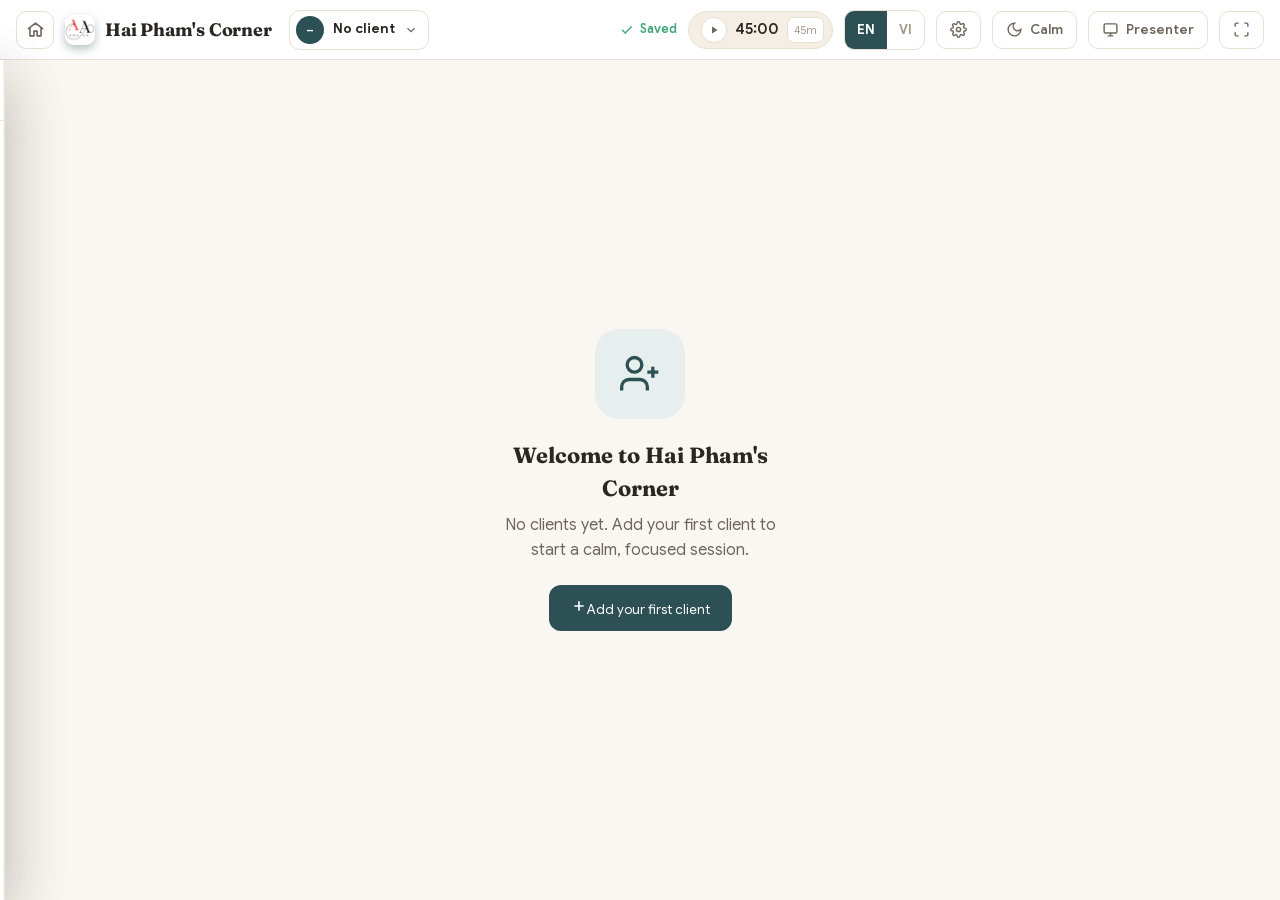
==== commit 51a7e6f5: "Hai Pham's Corner: Home button and website colour theme Co-Authored-By: Claude Opus 5.5 <noreply@ant" ====
--- a/corner/index.html
+++ b/corner/index.html
@@ -30,12 +30,12 @@
 
 /* ============================================================ DESIGN TOKENS */
 :root{
-  --bg:#FAF6F0; --surface:#FFFFFF; --surface-2:#F4EEE5; --surface-3:#EFE7DA;
+  --bg:#FAF7F2; --surface:#FFFFFF; --surface-2:#F4EEE5; --surface-3:#EFE7DA;
   --ink:#2A2723; --ink-soft:#6E665B; --ink-faint:#A39A8C;
   --line:#E8E0D2; --line-soft:#F0E9DD;
-  --primary:#6D28D9; --primary-deep:#320865; --primary-soft:#EFE9FB;
+  --primary:#2C5054; --primary-deep:#1f3a3d; --primary-soft:#E6EFEE;
   --gold:#D99B2B; --gold-soft:#FBEFD4;
-  --violet:#7C5CFF; --amber:#E0922F; --coral:#E2685C; --green:#3FA577; --slate:#5B6B7B;
+  --violet:#C98A4B; --amber:#E0922F; --coral:#E2685C; --green:#3FA577; --slate:#5B6B7B;
   --radius:14px; --radius-sm:9px; --radius-lg:20px;
   --shadow-sm:0 1px 2px rgba(40,32,20,.05),0 2px 6px rgba(40,32,20,.04);
   --shadow:0 2px 10px rgba(40,32,20,.07),0 12px 36px rgba(40,32,20,.06);
@@ -60,7 +60,7 @@
 .app{height:100vh;display:flex;flex-direction:column;}
 .topbar{height:60px;flex:0 0 60px;display:flex;align-items:center;gap:11px;padding:0 16px;background:var(--surface);border-bottom:1px solid var(--line);z-index:40;box-shadow:var(--shadow-sm);}
 .brand{display:flex;align-items:center;gap:10px;font-weight:700;font-size:18px;letter-spacing:-.2px;}
-.brand .logo{width:30px;height:30px;border-radius:9px;flex:0 0 30px;background:linear-gradient(135deg,var(--primary),var(--primary-deep));display:grid;place-items:center;color:#fff;font-weight:700;font-size:16px;box-shadow:0 4px 10px rgba(109,40,217,.35);overflow:hidden;}
+.brand .logo{width:30px;height:30px;border-radius:9px;flex:0 0 30px;background:linear-gradient(135deg,var(--primary),var(--primary-deep));display:grid;place-items:center;color:#fff;font-weight:700;font-size:16px;box-shadow:0 4px 10px rgba(44,80,84,.35);overflow:hidden;}
 .brand .logo.hasimg,.pin-brand .pin-logo.hasimg,.brand-prev .logo.hasimg{background:#fff;}
 .brand .logo img,.pin-brand .pin-logo img,.brand-prev .logo img{width:100%;height:100%;object-fit:cover;display:block;border-radius:inherit;}
 .pin-brand .pin-logo{overflow:hidden;}
@@ -98,8 +98,10 @@
 .timer .preset{width:auto;border-radius:7px;font-size:11px;color:var(--ink-faint);padding:0 6px;}
 .tbtn{display:inline-flex;align-items:center;gap:7px;height:38px;padding:0 13px;border-radius:10px;border:1px solid var(--line);background:var(--surface);color:var(--ink-soft);font-weight:600;font-size:13.5px;transition:.16s var(--ease);}
 .tbtn:hover{border-color:var(--primary);color:var(--primary);background:var(--primary-soft);}
-.tbtn.on{background:var(--primary);border-color:var(--primary);color:#fff;box-shadow:0 4px 12px rgba(109,40,217,.3);}
+.tbtn.on{background:var(--primary);border-color:var(--primary);color:#fff;box-shadow:0 4px 12px rgba(44,80,84,.3);}
 .tbtn svg{width:17px;height:17px;}
+.tbtn.home-btn{width:38px;padding:0;justify-content:center;flex:0 0 38px;text-decoration:none;}
+.home-btn svg{width:19px;height:19px;}
 .lang{display:flex;border:1px solid var(--line);border-radius:10px;overflow:hidden;background:var(--surface);}
 .lang button{padding:0 12px;height:38px;font-weight:700;font-size:13px;color:var(--ink-faint);}
 .lang button.on{background:var(--primary);color:#fff;}
@@ -109,7 +111,7 @@
 .rail .rbtn{width:46px;height:46px;border-radius:13px;display:grid;place-items:center;color:var(--ink-soft);position:relative;transition:.15s var(--ease);}
 .rail .rbtn svg{width:22px;height:22px;}
 .rail .rbtn:hover{background:var(--surface-2);color:var(--primary);}
-.rail .rbtn.accent{background:var(--primary);color:#fff;box-shadow:0 6px 14px rgba(109,40,217,.32);}
+.rail .rbtn.accent{background:var(--primary);color:#fff;box-shadow:0 6px 14px rgba(44,80,84,.32);}
 .rail .rbtn.on{background:var(--primary-soft);color:var(--primary-deep);}
 .rail .rbtn .tip{position:absolute;left:56px;top:50%;transform:translateY(-50%) translateX(-6px);background:var(--ink);color:#fff;font-size:12px;font-weight:600;padding:5px 9px;border-radius:7px;white-space:nowrap;opacity:0;pointer-events:none;transition:.14s var(--ease);z-index:60;}
 .rail .rbtn:hover .tip{opacity:1;transform:translateY(-50%) translateX(0);}
@@ -150,7 +152,7 @@
 .block .b-actions button:hover{background:var(--surface-2);color:var(--coral);}
 .block .b-actions button.spotb:hover{color:var(--primary);}
 .block .b-body{padding:2px 16px 16px 16px;}
-.drop-ph{height:3px;background:var(--primary);border-radius:3px;margin:2px 0;box-shadow:0 0 8px rgba(109,40,217,.5);}
+.drop-ph{height:3px;background:var(--primary);border-radius:3px;margin:2px 0;box-shadow:0 0 8px rgba(44,80,84,.5);}
 
 /* Note */
 .rt-toolbar{display:flex;flex-wrap:wrap;align-items:center;gap:2px;padding:4px;margin-bottom:8px;border:1px solid var(--line);border-radius:10px;background:var(--surface-2);}
@@ -291,20 +293,20 @@
 /* Lock screen — full-window, immersive, brand-forward. Covers the topbar so no
    client name leaks behind the lock. Warm cream→lavender field with drifting auras. */
 .overlay.pin{position:fixed;z-index:200;color:var(--ink);overflow:hidden;
-  background:radial-gradient(135% 100% at 50% -20%,#EFE6FF 0%,#FAF6F0 46%,#F4ECFF 100%);}
+  background:radial-gradient(135% 100% at 50% -20%,#EFE6FF 0%,#FAF7F2 46%,#F4ECFF 100%);}
 .overlay.pin::before,.overlay.pin::after{content:"";position:absolute;border-radius:50%;filter:blur(46px);pointer-events:none;animation:drift 16s var(--ease) infinite;}
-.overlay.pin::before{width:460px;height:460px;left:-130px;top:-120px;background:radial-gradient(circle,rgba(124,92,255,.22),transparent 70%);}
+.overlay.pin::before{width:460px;height:460px;left:-130px;top:-120px;background:radial-gradient(circle,rgba(201,138,75,.22),transparent 70%);}
 .overlay.pin::after{width:540px;height:540px;right:-170px;bottom:-190px;background:radial-gradient(circle,rgba(217,155,43,.16),transparent 70%);animation-delay:-8s;}
 .pin-card{position:relative;z-index:1;text-align:center;width:min(384px,90vw);padding:38px 34px 30px;
   background:rgba(255,255,255,.72);backdrop-filter:blur(20px) saturate(1.3);-webkit-backdrop-filter:blur(20px) saturate(1.3);
   border:1px solid rgba(255,255,255,.7);border-radius:var(--radius-lg);box-shadow:var(--shadow-lg);animation:pinIn .5s var(--ease);}
 .pin-brand{display:inline-flex;align-items:center;gap:9px;font-weight:700;font-size:14.5px;letter-spacing:-.2px;color:var(--ink);margin-bottom:24px;}
-.pin-brand .pin-logo{width:32px;height:32px;border-radius:10px;flex:0 0 32px;background:linear-gradient(135deg,var(--primary),var(--primary-deep));color:#fff;display:grid;place-items:center;font-size:17px;box-shadow:0 6px 16px rgba(109,40,217,.4);}
+.pin-brand .pin-logo{width:32px;height:32px;border-radius:10px;flex:0 0 32px;background:linear-gradient(135deg,var(--primary),var(--primary-deep));color:#fff;display:grid;place-items:center;font-size:17px;box-shadow:0 6px 16px rgba(44,80,84,.4);}
 .pin-card h2{font-size:23px;font-weight:700;letter-spacing:-.3px;margin-bottom:7px;}
 .pin-card p{font-size:14px;color:var(--ink-soft);margin-bottom:24px;line-height:1.5;min-height:21px;}
 .pin-dots{display:flex;gap:14px;justify-content:center;margin-bottom:26px;}
 .pin-dots span{width:13px;height:13px;border-radius:50%;background:transparent;border:2px solid var(--line);transition:transform .18s var(--ease),background .18s,border-color .18s;}
-.pin-dots span.f{background:linear-gradient(135deg,var(--primary),var(--primary-deep));border-color:transparent;transform:scale(1.15);box-shadow:0 3px 9px rgba(109,40,217,.4);}
+.pin-dots span.f{background:linear-gradient(135deg,var(--primary),var(--primary-deep));border-color:transparent;transform:scale(1.15);box-shadow:0 3px 9px rgba(44,80,84,.4);}
 .pin-dots.err{animation:shake .42s var(--ease);}
 .pin-pad{display:grid;grid-template-columns:repeat(3,72px);gap:13px;justify-content:center;}
 .pin-pad button{height:62px;border-radius:16px;background:var(--surface);border:1px solid var(--line);color:var(--ink);font-size:23px;font-weight:600;font-variant-numeric:tabular-nums;box-shadow:var(--shadow-sm);transition:transform .09s var(--ease),background .15s,border-color .15s,color .15s;}
@@ -322,9 +324,9 @@
 @keyframes pinIn{from{opacity:0;transform:translateY(12px) scale(.985);}to{opacity:1;transform:none;}}
 @keyframes shake{10%,90%{transform:translateX(-2px);}20%,80%{transform:translateX(4px);}30%,50%,70%{transform:translateX(-9px);}40%,60%{transform:translateX(9px);}}
 /* Calm / dark mode adaptation */
-body.calm .overlay.pin{background:radial-gradient(135% 100% at 50% -15%,#2C1656 0%,#160A29 55%,#1C0F38 100%);}
-body.calm .pin-card{background:rgba(34,16,57,.7);border-color:rgba(124,92,255,.24);}
-body.calm .pin-pad button{background:rgba(40,22,70,.62);}
+body.calm .overlay.pin{background:radial-gradient(135% 100% at 50% -15%,#1F3A3D 0%,#0C1A1C 55%,#11282A 100%);}
+body.calm .pin-card{background:rgba(18,40,42,.7);border-color:rgba(201,138,75,.24);}
+body.calm .pin-pad button{background:rgba(22,46,48,.62);}
 .overlay.empty{background:var(--bg);color:var(--ink);}
 .empty-card{text-align:center;max-width:380px;padding:40px;}
 .empty-card .ill{width:90px;height:90px;border-radius:24px;background:var(--primary-soft);color:var(--primary);display:grid;place-items:center;margin:0 auto 20px;} .empty-card .ill svg{width:44px;height:44px;}
@@ -347,16 +349,16 @@
 .toast.show{opacity:1;transform:translateX(-50%) translateY(0);}
 
 /* ============================================================ MODES */
-body.calm .canvas-wrap{background:radial-gradient(1100px 680px at 50% -8%,#2C1656 0%,#1C0F38 55%,#140824 100%);}
-body.calm .canvas-wrap::before{content:"";position:absolute;inset:0;pointer-events:none;z-index:0;background:radial-gradient(620px 420px at 82% 14%,rgba(124,58,237,.22),transparent 70%),radial-gradient(520px 380px at 12% 80%,rgba(167,139,250,.16),transparent 70%);animation:drift 14s var(--ease) infinite;}
-body.calm{--bg:#160A29;--surface:#221039;--surface-2:#2A1646;--surface-3:#352055;--ink:#ECE3FA;--ink-soft:#BBA9DD;--ink-faint:#8B79B0;--line:#3C2767;--line-soft:#2E1E52;--primary:#A78BFA;--primary-deep:#7C3AED;--primary-soft:#2E1A4D;--gold:#E7B65C;--gold-soft:#3A2E18;--wheel-base:#2B1A47;--wheel-grid:#3C2767;--wheel-spoke:#160A29;}
-body.calm .topbar,body.calm .rail,body.calm .drawer,body.calm .ab-menu,body.calm .modal-card{background:#1B0E33;border-color:var(--line);}
+body.calm .canvas-wrap{background:radial-gradient(1100px 680px at 50% -8%,#1F3A3D 0%,#11282A 55%,#0a1617 100%);}
+body.calm .canvas-wrap::before{content:"";position:absolute;inset:0;pointer-events:none;z-index:0;background:radial-gradient(620px 420px at 82% 14%,rgba(47,98,102,.22),transparent 70%),radial-gradient(520px 380px at 12% 80%,rgba(217,168,119,.16),transparent 70%);animation:drift 14s var(--ease) infinite;}
+body.calm{--bg:#0C1A1C;--surface:#132729;--surface-2:#183133;--surface-3:#1f3c3e;--ink:#E4EFEC;--ink-soft:#A9C4C0;--ink-faint:#7C9A96;--line:#2A4A4C;--line-soft:#203B3D;--primary:#D9A877;--primary-deep:#C98A4B;--primary-soft:#1D3A3B;--gold:#E7B65C;--gold-soft:#3A2E18;--wheel-base:#17302F;--wheel-grid:#2A4A4C;--wheel-spoke:#0C1A1C;}
+body.calm .topbar,body.calm .rail,body.calm .drawer,body.calm .ab-menu,body.calm .modal-card{background:#0F2224;border-color:var(--line);}
 body.calm .canvas{max-width:1180px;position:relative;z-index:1;}
-body.calm .cgv{background:linear-gradient(120deg,rgba(124,58,237,.32),rgba(70,38,120,.26));border-color:#4E318A;box-shadow:0 12px 55px rgba(124,58,237,.28);}
+body.calm .cgv{background:linear-gradient(120deg,rgba(47,98,102,.32),rgba(30,70,72,.26));border-color:#2F5A5C;box-shadow:0 12px 55px rgba(47,98,102,.28);}
 body.calm .cgv .tabs{background:rgba(255,255,255,.08);}
-body.calm .block,body.calm .scaling .sc-title{background:rgba(40,22,70,.62);border-color:var(--line);}
-body.calm .rt-toolbar,body.calm .llnote,body.calm .scale .dot,body.calm .reflect{background:rgba(20,10,38,.5);}
-body.calm .saved{color:#8FE9C0;} body.calm .add-block .ab-btn{background:rgba(40,22,70,.5);}
+body.calm .block,body.calm .scaling .sc-title{background:rgba(22,46,48,.62);border-color:var(--line);}
+body.calm .rt-toolbar,body.calm .llnote,body.calm .scale .dot,body.calm .reflect{background:rgba(10,24,26,.5);}
+body.calm .saved{color:#8FE9C0;} body.calm .add-block .ab-btn{background:rgba(22,46,48,.5);}
 body.calm .wcard.commit{background:rgba(226,104,92,.15);} body.calm .wcard.resource{background:rgba(63,165,119,.15);}
 
 body.present .rail,body.present .topbar .coach-only,body.present .drawer,body.present .scrim,body.present .block .b-actions,body.present .block .handle,body.present .add-block,body.present .sessionchip{display:none !important;}
@@ -386,7 +388,9 @@
   .vision{flex-direction:column;} .vision .pic{width:100%;flex-basis:150px;} .drawer{width:300px;}
   .sessionchip .sc-meta i{display:none;}
 }
-@media (max-width:680px){ .timer{display:none;} .canvas{width:100%;} .ab-menu{width:210px;} .brandtxt{display:none;} }
+@media (max-width:680px){ .timer{display:none;} .canvas{width:100%;} .ab-menu{width:210px;} .brandtxt{display:none;}
+  /* phones: the Home button already sits top-left; drop the logo and the screen-sharing buttons so the bar fits */
+  .topbar .brand,#presentBtn,.topbar [title="Fullscreen"]{display:none;} }
 .brandtxt #brandName{white-space:nowrap;}
 
 </style>
@@ -396,6 +400,8 @@
 
   <!-- TOP BAR -->
   <div class="topbar">
+    <!-- back to the coaching website's home page (the Corner lives at /corner/) -->
+    <a class="tbtn home-btn coach-only" href="../index.html" title="Home" aria-label="Home"><svg viewBox="0 0 24 24" fill="none" stroke="currentColor" stroke-width="2" stroke-linecap="round" stroke-linejoin="round"><path d="M3 11l9-7 9 7"/><path d="M5 10v10h5v-6h4v6h5V10"/></svg></a>
     <div class="brand"><div class="logo" id="brandLogo">H</div>
       <div class="brandtxt"><span id="brandName">Hai Pham's Corner</span><small id="brandTag"></small></div>
     </div>
@@ -565,7 +571,7 @@
     return d.toLocaleDateString(LL.i18n.lang==='vi'?'vi-VN':'en-GB',{day:'numeric',month:'short'});},
   clone:(o)=>JSON.parse(JSON.stringify(o)),
   initials(name){return (name||'?').trim().split(/\s+/).slice(0,2).map(w=>w[0]||'').join('').toUpperCase()||'?';},
-  color(seed){const cs=['#6D28D9','#7C5CFF','#E0922F','#E2685C','#3FA577','#2BB3A3','#D99B2B','#5B6B7B'];
+  color(seed){const cs=['#2C5054','#C98A4B','#E0922F','#E2685C','#3FA577','#2BB3A3','#D99B2B','#5B6B7B'];
     let h=0;for(const c of (seed||''))h=(h*31+c.charCodeAt(0))>>>0;return cs[h%cs.length];}
 };
 const el=U.el, esc=U.esc;
@@ -792,7 +798,7 @@
      colour input). Returns the wrap element; calls onPick(hex) on every change. */
   colorPicker(initial, onPick, opts){
     opts=opts||{};
-    const DEF=opts.def||'#6D28D9';
+    const DEF=opts.def||'#2C5054';
     const PRESETS=opts.presets||LL.COLOR_BANK||['#E53935','#FB8C00','#FDD835','#43A047','#00897B','#1E88E5','#3949AB','#8E24AA','#EC407A','#607D8B'];
     let cur=initial||null;
     const trig=el('button',{class:'cp-trig'+(opts.trigClass?' '+opts.trigClass:''),title:opts.title||'Colour'});
@@ -1008,7 +1014,7 @@
     const vnote=el('div',{class:'vnote'+((block.note||'').trim()?'':' empty'),contenteditable:'true','data-ph':'',
       oninput(e){block.note=e.target.textContent;e.target.classList.toggle('empty',!e.target.textContent.trim());LL.state.touch();}}); vnote.textContent=block.note||'';
     const sws=el('div',{class:'swatches'});
-    ['#7C5CFF','#2BB3A3','#E0922F','#E2685C','#3FA577','#5B6B7B'].forEach(c=>{
+    ['#C98A4B','#2BB3A3','#E0922F','#E2685C','#3FA577','#5B6B7B'].forEach(c=>{
       sws.appendChild(el('div',{class:'sw'+(block.color===c?' on':''),style:`background:${c}`,onclick(){block.color=c;
         sws.querySelectorAll('.sw').forEach(s=>s.classList.remove('on'));sws.lastChildSel=null; sws.querySelectorAll('.sw').forEach(s=>{if(s.style.background===c)s.classList.add('on');}); LL.state.touch();}}));});
     return el('div',{class:'vision'},pic,el('div',{class:'meta'},
@@ -1047,7 +1053,7 @@
     const b={id:U.uid('bk_'),type};
     if(type==='note')b.html='';
     else if(type==='scaling'){b.title='';b.value=null;b.color=null;}
-    else if(type==='vision'){b.imageId=null;b.metaphor='';b.note='';b.color='#7C5CFF';}
+    else if(type==='vision'){b.imageId=null;b.metaphor='';b.note='';b.color='#C98A4B';}
     else if(type==='exercise'){b.exerciseId=exerciseId;const def=LL.registry.get(exerciseId);b.version=def?def.version:1;b.data=def&&def.createData?def.createData():{};}
     S.session.blocks.push(b); host().appendChild(renderOne(b)); LL.state.touch();
     const node=document.getElementById(b.id); node&&node.scrollIntoView({behavior:'smooth',block:'center'});
@@ -1215,23 +1221,23 @@
   }
 
   const DOC_CSS=
-   ".take-doc{font-family:'Google Sans',system-ui,-apple-system,sans-serif;color:#2A2723;background:#FAF6F0;padding:28px;-webkit-print-color-adjust:exact;print-color-adjust:exact;}"
+   ".take-doc{font-family:'Google Sans',system-ui,-apple-system,sans-serif;color:#2A2723;background:#FAF7F2;padding:28px;-webkit-print-color-adjust:exact;print-color-adjust:exact;}"
   +".take-doc *{box-sizing:border-box;}"
   +".take-doc .wrap{max-width:720px;margin:0 auto;background:#fff;border:1px solid #ECE3D4;border-radius:20px;padding:40px 44px;box-shadow:0 12px 40px rgba(40,32,20,.07);}"
   +".take-doc header{display:flex;gap:16px;align-items:flex-start;border-bottom:2px solid #F0E9DC;padding-bottom:22px;margin-bottom:6px;}"
-  +".take-doc .logo{width:46px;height:46px;border-radius:13px;background:linear-gradient(135deg,#7C5CFF,#320865);color:#fff;display:grid;place-items:center;font-weight:700;font-size:22px;flex:0 0 auto;}"
+  +".take-doc .logo{width:46px;height:46px;border-radius:13px;background:linear-gradient(135deg,#C98A4B,#1f3a3d);color:#fff;display:grid;place-items:center;font-weight:700;font-size:22px;flex:0 0 auto;}"
   +".take-doc .htxt{flex:1;min-width:0;} .take-doc h1{font-family:'Fraunces',Georgia,'Times New Roman',serif;font-size:27px;line-height:1.18;margin:0 0 4px;font-weight:700;letter-spacing:-.2px;}"
   +".take-doc .sub{color:#6E665B;font-size:13.5px;} .take-doc .sub b{color:#4A4036;font-weight:600;}"
   +".take-doc .date{color:#A39A8C;font-size:12px;margin-top:7px;text-transform:uppercase;letter-spacing:.6px;}"
   +".take-doc section.blk{padding:18px 0;border-bottom:1px solid #F4EFE6;break-inside:avoid;} .take-doc section.blk:last-of-type{border-bottom:none;}"
-  +".take-doc h2{font-size:11.5px;text-transform:uppercase;letter-spacing:.8px;color:#9A8FCF;margin:0 0 10px;font-weight:700;}"
+  +".take-doc h2{font-size:11.5px;text-transform:uppercase;letter-spacing:.8px;color:#6F8F8C;margin:0 0 10px;font-weight:700;}"
   +".take-doc p{font-size:15.5px;line-height:1.62;margin:0 0 8px;} .take-doc p:last-child{margin-bottom:0;} .take-doc .note{font-size:15.5px;line-height:1.62;}"
-  +".take-doc .metaphor{font-family:'Fraunces',Georgia,'Times New Roman',serif;font-style:italic;font-weight:500;font-size:20px;color:#4A3B73;line-height:1.4;}"
+  +".take-doc .metaphor{font-family:'Fraunces',Georgia,'Times New Roman',serif;font-style:italic;font-weight:500;font-size:20px;color:#1F3A3D;line-height:1.4;}"
   +".take-doc .vimg{margin:0 0 14px;border-radius:14px;overflow:hidden;border:1px solid #ECE3D4;} .take-doc .vimg img{width:100%;display:block;}"
   +".take-doc section.scale .scale-row{display:flex;align-items:center;gap:12px;margin-bottom:11px;}"
-  +".take-doc .snum{background:#6D28D9;color:#fff;width:38px;height:38px;border-radius:11px;display:grid;place-items:center;font-weight:700;font-size:17px;flex:0 0 auto;}"
+  +".take-doc .snum{background:#2C5054;color:#fff;width:38px;height:38px;border-radius:11px;display:grid;place-items:center;font-weight:700;font-size:17px;flex:0 0 auto;}"
   +".take-doc .stitle{font-weight:600;font-size:15.5px;} .take-doc .scalebar{display:flex;gap:4px;}"
-  +".take-doc .scalebar .seg{flex:1;height:8px;border-radius:4px;background:#EDE7DA;} .take-doc .scalebar .seg.on{background:linear-gradient(90deg,#8F6BFF,#6D28D9);}"
+  +".take-doc .scalebar .seg{flex:1;height:8px;border-radius:4px;background:#EDE7DA;} .take-doc .scalebar .seg.on{background:linear-gradient(90deg,#C98A4B,#2C5054);}"
   +".take-doc ul.acts{margin:0;padding:0;list-style:none;}"
   +".take-doc ul.acts li{position:relative;padding:8px 0 8px 30px;font-size:15.5px;line-height:1.5;border-bottom:1px solid #F4EFE6;} .take-doc ul.acts li:last-child{border-bottom:none;}"
   +".take-doc ul.acts li:before{content:'';position:absolute;left:2px;top:11px;width:16px;height:16px;border-radius:50%;background:#E9F4EE;border:1.5px solid #3FA577;}"
@@ -1330,11 +1336,11 @@
       el('span',{},el('div',{class:'mt'},title),el('div',{class:'md'},desc)));
     const grp=(label)=>m.appendChild(el('div',{class:'ab-group'},label));
     grp(t('grp_blocks'));
-    m.appendChild(item('<svg width="18" height="18" viewBox="0 0 24 24" fill="none" stroke="currentColor" stroke-width="2"><path d="M4 6h16M4 12h16M4 18h10"/></svg>','#EFE9FB','var(--primary)',t('bt_note'),t('bd_note'),()=>{LL.blocks.add('note');LL.ui.closeAddMenu();}));
+    m.appendChild(item('<svg width="18" height="18" viewBox="0 0 24 24" fill="none" stroke="currentColor" stroke-width="2"><path d="M4 6h16M4 12h16M4 18h10"/></svg>','#E6EFEE','var(--primary)',t('bt_note'),t('bd_note'),()=>{LL.blocks.add('note');LL.ui.closeAddMenu();}));
     m.appendChild(item('<svg width="18" height="18" viewBox="0 0 24 24" fill="none" stroke="currentColor" stroke-width="2"><path d="M3 18v-5M9 18V8M15 18v-7M21 18v-3"/></svg>','#FBEFD4','var(--gold)',t('bt_scaling'),t('bd_scaling'),()=>{LL.blocks.add('scaling');LL.ui.closeAddMenu();}));
-    m.appendChild(item('<svg width="18" height="18" viewBox="0 0 24 24" fill="none" stroke="currentColor" stroke-width="2"><path d="M2 12s3.5-7 10-7 10 7 10 7-3.5 7-10 7-10-7-10-7z"/><circle cx="12" cy="12" r="3"/></svg>','#EDE7FF','var(--violet)',t('bt_vision'),t('bd_vision'),()=>{LL.blocks.add('vision');LL.ui.closeAddMenu();}));
+    m.appendChild(item('<svg width="18" height="18" viewBox="0 0 24 24" fill="none" stroke="currentColor" stroke-width="2"><path d="M2 12s3.5-7 10-7 10 7 10 7-3.5 7-10 7-10-7-10-7z"/><circle cx="12" cy="12" r="3"/></svg>','#E3EDEC','var(--violet)',t('bt_vision'),t('bd_vision'),()=>{LL.blocks.add('vision');LL.ui.closeAddMenu();}));
     const exs=LL.registry.all();
-    if(exs.length){ grp(t('grp_exercises')); const cols=['#6D28D9','#5B6B7B','#7C5CFF','#3FA577','#E0922F'];
+    if(exs.length){ grp(t('grp_exercises')); const cols=['#2C5054','#5B6B7B','#C98A4B','#3FA577','#E0922F'];
       exs.forEach((def,i)=>{ const ti=def.title?(def.title[LL.i18n.lang]||def.title.en):def.id; const td=def.desc?(def.desc[LL.i18n.lang]||def.desc.en):'';
         m.appendChild(item(def.icon||'<svg width="18" height="18" viewBox="0 0 24 24" fill="none" stroke="currentColor" stroke-width="2"><circle cx="12" cy="12" r="9"/><path d="M12 3v9l6 4"/></svg>',cols[i%cols.length]+'22',cols[i%cols.length],ti,td,()=>{LL.blocks.add('exercise',def.id);LL.ui.closeAddMenu();})); }); }
     // Wrap each group label + its items in a section, so the sticky labels hand over cleanly while scrolling.
@@ -1534,8 +1540,8 @@
   .mp-v{display:flex;}
   .mp-words{min-height:84px;height:100%;}
   .mp-foot{font-size:12.5px;font-style:italic;color:var(--ink-soft);}
-  body.calm .mp-in{background:rgba(20,10,38,.5);}
-  body.calm .mp-th{background:rgba(124,92,255,.16);color:inherit;}
+  body.calm .mp-in{background:rgba(10,24,26,.5);}
+  body.calm .mp-th{background:rgba(201,138,75,.16);color:inherit;}
   @media (max-width:680px){
     .mp-head{grid-template-columns:minmax(0,1fr) minmax(0,1fr);} .mp-head .mp-f:first-child{grid-column:1/-1;}
     .mp-row{grid-template-columns:1fr;} .mp-row>div+div{border-left:none;padding-top:0;}
@@ -1848,7 +1854,7 @@
   .pw-svg .pw-rim{fill:none;stroke:#cbbfa3;stroke-width:2.4;}
   .pw-svg .pw-axis{stroke:#dcd2bd;stroke-width:1.2;}
   .pw-svg .pw-bg{fill:transparent;cursor:crosshair;}
-  .pw-svg .pw-bg:hover{fill:rgba(109,40,217,.06);}
+  .pw-svg .pw-bg:hover{fill:rgba(44,80,84,.06);}
   .pw-svg .pw-fill{stroke:rgba(0,0,0,.16);stroke-width:1.2;pointer-events:none;}
   .pw-svg .pw-hub{fill:var(--surface);stroke:#d4c9b2;stroke-width:1.5;pointer-events:none;}
   .pw-svg .pw-hub-dot{fill:#c7bb9f;pointer-events:none;}
@@ -1911,7 +1917,7 @@
    Exports an .ics calendar and a PNG. All state lives in block.data. */
 (function(){
 const DAY=86400000;
-const PRESETS=['#6D28D9','#7C5CFF','#2BB3A3','#3FA577','#D99B2B','#E0922F','#E2685C','#5B6B7B','#2A2723','#A39A8C'];
+const PRESETS=['#2C5054','#C98A4B','#2BB3A3','#3FA577','#D99B2B','#E0922F','#E2685C','#5B6B7B','#2A2723','#A39A8C'];
 const EMOJIS=['🎯','✅','🏁','🚀','🏆','📈','🔑','⭐','🔥','⚡','💡','🧭',
   '💪','🧗','🏃','🧘','🌱','❤️','😴','🥗',
   '💰','💼','📊','✍️','📝',
@@ -2235,7 +2241,7 @@
       document.querySelectorAll('.lp-palette,.lp-emojipick').forEach(p=>p.remove());
       const pal=el('div',{class:'lp-palette'});
       PRESETS.forEach(c=>{const b=el('div',{class:'ps'+(c===current?' on':'')});b.style.background=c;b.addEventListener('click',()=>{onPick(c);pal.remove();});pal.appendChild(b);});
-      const cust=el('label',{class:'custom'}); const inp=el('input',{type:'color',value:current||'#6D28D9'});
+      const cust=el('label',{class:'custom'}); const inp=el('input',{type:'color',value:current||'#2C5054'});
       inp.addEventListener('input',e=>onPick(e.target.value)); cust.appendChild(inp); cust.appendChild(el('span',{},'Custom…'));
       pal.appendChild(cust); document.body.appendChild(pal); place(pal,anchor);
     }
@@ -2498,13 +2504,13 @@
    State lives entirely in block.data; ctx.update() persists. */
 (function(){
 const ORDER=['dreamer','realist','critic'];
-const COL={dreamer:'#6D28D9',realist:'#2563EB',critic:'#E0922F'};
-const SOFT={dreamer:'#EFE9FB',realist:'#E7EEFE',critic:'#FBEFD9'};
-const SHADOW={dreamer:'rgba(109,40,217,.30)',realist:'rgba(37,99,235,.30)',critic:'rgba(224,146,47,.30)'};
+const COL={dreamer:'#2C5054',realist:'#2563EB',critic:'#E0922F'};
+const SOFT={dreamer:'#E6EFEE',realist:'#E7EEFE',critic:'#FBEFD9'};
+const SHADOW={dreamer:'rgba(44,80,84,.30)',realist:'rgba(37,99,235,.30)',critic:'rgba(224,146,47,.30)'};
 /* wheel slice fill (light background), slice-label text, and advisor-note text — per position */
-const FILL={dreamer:'#efe9fb',realist:'#e7eefe',critic:'#f6ead5'};
-const TXT={dreamer:'#160a29',realist:'#001d54',critic:'#e0922e'};
-const ADV={dreamer:'#160a29',realist:'#e0922e',critic:'#e0922e'};
+const FILL={dreamer:'#e6efee',realist:'#e7eefe',critic:'#f6ead5'};
+const TXT={dreamer:'#0c1a1c',realist:'#001d54',critic:'#e0922e'};
+const ADV={dreamer:'#0c1a1c',realist:'#e0922e',critic:'#e0922e'};
 /* geometry (SVG user units); the wheel is scaled to TARGET px but capped by its column */
 const C=280,R0=0,R=180,GAP=9,MARGIN=16,TARGET=520;
 
@@ -2838,7 +2844,7 @@
    All state lives in block.data; old v1 data ({mentors:[{first,second}],overview,message})
    is migrated on first open. */
 (function(){
-const PAL=['#6D28D9','#3FA577','#E2685C','#7C5CFF','#D99B2B','#5B6B7B','#C2410C','#0E7490'];
+const PAL=['#2C5054','#3FA577','#E2685C','#C98A4B','#D99B2B','#5B6B7B','#C2410C','#0E7490'];
 const MT={
   en:{ centerA:"THE TABLE", centerB:"your mentors", me:"You", roleM:"Mentor",
     cqPh:"What question are you bringing to the table today?",
@@ -3168,7 +3174,7 @@
 
   .mtbl .mt-card{position:absolute;width:var(--cardw,262px);transform:translate(-50%,-50%);background:var(--surface);border:1.5px solid var(--line);border-radius:14px;box-shadow:var(--shadow);padding:9px 10px;z-index:2;transition:box-shadow .15s var(--ease),border-color .15s var(--ease);}
   .mtbl .mt-card.sel{box-shadow:var(--shadow-lg);z-index:6;}
-  .mtbl .mt-card.coachee{border-color:#DCCFF6;background:linear-gradient(180deg,#fff,#FBF9FF);}
+  .mtbl .mt-card.coachee{border-color:#CFE0DD;background:linear-gradient(180deg,#fff,#F7FBFA);}
   .mtbl .mt-card.coachee.sel{border-color:var(--primary);}
   .mtbl .mt-card.collapsed{width:198px;cursor:pointer;padding:8px 10px;}
   .mtbl .mt-card.collapsed:hover{border-color:var(--primary);}
@@ -3245,6 +3251,136 @@
     return h; }
 });
 
+
+/* ===== exercise: model-of-success.js ===== */
+/* Model of Success — the Four Quadrants of Success / Happiness (Erickson Coaching).
+   Four diamonds around a "Success and Happiness" centre, explored in the recommended order:
+   1 Creative Planning (black) → 2 Achievement (yellow) → 3 Significant Moments (orange)
+   → 4 Legacy & Leadership (navy). Three numbered lines per quadrant; the note box under the
+   map holds the overall success criteria (the centre circle). */
+(function(){
+const QUADS=[   // pos = where the diamond sits around the centre
+  {k:'creative',    pos:'right',  n:1, cls:'black',  t:{en:'Creative Planning',     vi:'Lập kế hoạch sáng tạo'}},
+  {k:'achievement', pos:'bottom', n:2, cls:'yellow', t:{en:'Achievement',           vi:'Thành tựu'}},
+  {k:'moments',     pos:'left',   n:3, cls:'orange', t:{en:'Significant Moments',   vi:'Các khoảnh khắc ý nghĩa'}},
+  {k:'legacy',      pos:'top',    n:4, cls:'navy',   t:{en:'Legacy & Leadership',   vi:'Di sản & Lãnh đạo'}}
+];
+const I18N={
+  en:{center:'Success and Happiness', noteLabel:'Success and Happiness: overall success criteria',
+      notePh:'Picture balanced success 1–5 years from now. What are some of its key elements? What might successful balance look like for you? What might success look like to your stakeholders?',
+      title:'Model of success'},
+  vi:{center:'Thành công & Hạnh phúc', noteLabel:'Thành công & Hạnh phúc: tiêu chí thành công tổng thể',
+      notePh:'Hình dung thành công cân bằng trong 1–5 năm tới. Những yếu tố cốt lõi nào tạo nên thành công đó? Trạng thái cân bằng thành công trông như thế nào với bạn? Những người liên quan sẽ nhìn nhận thành công của bạn như thế nào?',
+      title:'Model of success'}
+};
+
+LL.registry.register({
+  id:'model-of-success', version:1,
+  title:{en:'Model of success', vi:'Model of success'},
+  desc:{en:'Four quadrants of success & happiness', vi:'4 góc phần tư của Thành công / Hạnh phúc'},
+  icon:'<svg viewBox="0 0 24 24" fill="none" stroke="currentColor" stroke-width="2" width="20" height="20"><path d="M12 2l4 4-4 4-4-4zM18 8l4 4-4 4-4-4zM12 14l4 4-4 4-4-4zM6 8l4 4-4 4-4-4z"/></svg>',
+  i18n:I18N,
+
+  createData(){ const q={}; QUADS.forEach(x=>q[x.k]=['','','']); return {quads:q, center:'', actions:[]}; },
+
+  render(container, data, ctx){
+    const el=LL.util.el, P=LL.primitives, lang=ctx.lang==='vi'?'vi':'en', L=I18N[lang];
+    data.quads=data.quads||{}; data.actions=data.actions||[];
+    const root=el('div',{class:'mos'});
+    const map=el('div',{class:'mos-map'});
+
+    QUADS.forEach(q=>{
+      const lines=data.quads[q.k]||(data.quads[q.k]=['','','']);
+      map.appendChild(el('div',{class:`mos-shape mos-${q.pos} mos-${q.cls}`,'aria-hidden':'true'}));
+      map.appendChild(el('div',{class:`mos-knob mos-${q.pos} mos-${q.cls}`,'aria-hidden':'true'},String(q.n)));
+      const box=el('div',{class:`mos-q mos-${q.pos} mos-${q.cls}`},
+        el('div',{class:'mos-qt'},el('span',{class:'mos-qn'},q.n+'.'),q.t[lang]));
+      [0,1,2].forEach(i=>{
+        const inp=el('input',{type:'text',class:'mos-in','aria-label':q.t[lang]+' '+(i+1),
+          oninput(e){lines[i]=e.target.value;ctx.update();}});
+        inp.value=lines[i]||'';
+        box.appendChild(el('label',{class:'mos-line'},el('span',{},(i+1)+'.'),inp));
+      });
+      map.appendChild(box);
+    });
+
+    // centre circle: clicking it jumps to the note box underneath
+    let noteTa;
+    map.appendChild(el('button',{type:'button',class:'mos-center',title:L.noteLabel,
+      onclick(){ if(noteTa){ noteTa.focus(); noteTa.scrollIntoView({block:'center',behavior:'smooth'}); } }},
+      el('span',{},L.center)));
+    root.appendChild(map);
+
+    // note for the centre circle
+    noteTa=P.note(()=>data.center, v=>{data.center=v;ctx.update();}, L.notePh);
+    noteTa.classList.add('mos-note');
+    root.appendChild(el('div',{class:'mos-notebox'},
+      el('div',{class:'mos-notelab'},el('span',{class:'mos-dot','aria-hidden':'true'}),L.noteLabel), noteTa));
+
+    root.appendChild(el('div',{},P.label(LL.i18n.t('wg_actions')),P.actionList(data.actions,()=>ctx.update())));
+    container.appendChild(root);
+  },
+
+  exportSummary(data, lang){
+    const esc=LL.util.esc, L=I18N[lang]||I18N.en, lg=I18N[lang]?lang:'en';
+    const cols={black:'#2A2723',yellow:'#D9A400',orange:'#E07B39',navy:'#1F3A68'};
+    let h='<h2>'+esc(L.title)+'</h2>';
+    if((data.center||'').trim()) h+='<p><b>'+esc(L.center)+':</b> '+esc(data.center).replace(/\n/g,'<br>')+'</p>';
+    QUADS.forEach(q=>{
+      const items=((data.quads||{})[q.k]||[]).filter(x=>(x||'').trim());
+      if(!items.length) return;
+      h+=`<p style="margin:10px 0 4px;font-weight:700;color:${cols[q.cls]}">${q.n}. ${esc(q.t[lg])}</p><ol style="margin:0 0 6px 20px;padding:0">`
+        + items.map(x=>'<li>'+esc(x)+'</li>').join('') + '</ol>';
+    });
+    return h;
+  },
+
+  css:`
+  .mos{display:flex;flex-direction:column;gap:16px;container-type:inline-size;}
+  .mos-map{position:relative;width:100%;max-width:720px;aspect-ratio:1;margin:0 auto;}
+  .mos-black{--mos:#2A2723;} .mos-yellow{--mos:#E2AE12;} .mos-orange{--mos:#E07B39;} .mos-navy{--mos:#1F3A68;}
+  body.calm .mos-black{--mos:#D6E0DE;} body.calm .mos-navy{--mos:#7FA3E0;}
+  body.calm .mos-center,body.calm .mos-dot{background:conic-gradient(from -45deg,#7FA3E0 0 90deg,#D6E0DE 90deg 180deg,#E2AE12 180deg 270deg,#E07B39 270deg 360deg);}
+  .mos-top{--x:50%;--y:25%;} .mos-right{--x:75%;--y:50%;} .mos-bottom{--x:50%;--y:75%;} .mos-left{--x:25%;--y:50%;}
+  .mos-shape{position:absolute;left:var(--x);top:var(--y);width:33%;aspect-ratio:1;transform:translate(-50%,-50%) rotate(45deg);
+    border:3px solid var(--mos);border-radius:14px;background:color-mix(in srgb,var(--mos) 7%,var(--surface));}
+  .mos-knob{position:absolute;width:28px;height:28px;border-radius:50%;background:var(--mos);color:#fff;font-weight:700;font-size:13px;
+    display:grid;place-items:center;transform:translate(-50%,-50%);box-shadow:0 2px 6px rgba(0,0,0,.15);}
+  body.calm .mos-knob.mos-black{color:#0F2224;}
+  .mos-knob.mos-top{left:50%;top:2.2%;} .mos-knob.mos-bottom{left:50%;top:97.8%;}
+  .mos-knob.mos-left{left:2.2%;top:50%;} .mos-knob.mos-right{left:97.8%;top:50%;}
+  .mos-q{position:absolute;left:var(--x);top:var(--y);width:28%;transform:translate(-50%,-50%);display:flex;flex-direction:column;gap:4px;}
+  .mos-qt{font-weight:700;font-size:13.5px;line-height:1.25;color:var(--mos);text-align:center;margin-bottom:2px;}
+  .mos-qn{margin-right:4px;}
+  .mos-line{display:flex;align-items:center;gap:5px;font-size:12px;font-weight:600;color:var(--ink-faint);}
+  .mos-in{flex:1;min-width:0;height:27px;border:none;border-bottom:1.5px solid color-mix(in srgb,var(--mos) 45%,transparent);
+    background:transparent;font:inherit;font-size:13.5px;font-weight:400;color:var(--ink);padding:0 3px;}
+  .mos-in:focus{outline:none;border-bottom-color:var(--mos);background:color-mix(in srgb,var(--mos) 8%,transparent);border-radius:4px 4px 0 0;}
+  .mos-center{position:absolute;left:50%;top:50%;width:21%;aspect-ratio:1;transform:translate(-50%,-50%);border-radius:50%;padding:7px;cursor:pointer;
+    background:conic-gradient(from -45deg,#1F3A68 0 90deg,#2A2723 90deg 180deg,#E2AE12 180deg 270deg,#E07B39 270deg 360deg);
+    box-shadow:0 4px 14px rgba(0,0,0,.12);border:none;}
+  .mos-center span{display:grid;place-items:center;width:100%;height:100%;border-radius:50%;background:var(--surface);
+    font-family:var(--display);font-weight:700;font-size:clamp(11px,2.2cqi,15px);line-height:1.2;color:var(--ink);text-align:center;padding:6px;}
+  .mos-center:hover span{background:var(--surface-2);}
+  .mos-notebox{max-width:720px;width:100%;margin:0 auto;display:flex;flex-direction:column;gap:6px;}
+  .mos-notelab{display:flex;align-items:center;gap:8px;font-weight:700;font-size:13.5px;}
+  .mos-dot{width:14px;height:14px;border-radius:50%;flex:0 0 14px;
+    background:conic-gradient(from -45deg,#1F3A68 0 90deg,#2A2723 90deg 180deg,#E2AE12 180deg 270deg,#E07B39 270deg 360deg);}
+  .mos-note{min-height:96px;}
+  /* narrow blocks: stack the quadrants as cards (diamonds get too small to type in) */
+  @container (max-width:560px){
+    .mos-map{aspect-ratio:auto;display:flex;flex-direction:column;gap:10px;}
+    .mos-shape,.mos-knob{display:none;}
+    .mos-q{position:static;transform:none;width:auto;border:2px solid var(--mos);border-left-width:6px;border-radius:12px;padding:10px 12px;
+      background:color-mix(in srgb,var(--mos) 7%,var(--surface));}
+    .mos-qt{text-align:left;}
+    .mos-q.mos-right{order:1;} .mos-q.mos-bottom{order:2;} .mos-q.mos-left{order:3;} .mos-q.mos-top{order:4;}
+    .mos-center{position:static;transform:none;order:0;width:120px;align-self:center;}
+  }
+  `
+});
+})();
+
 LL.boot();
 </script>
 </body>
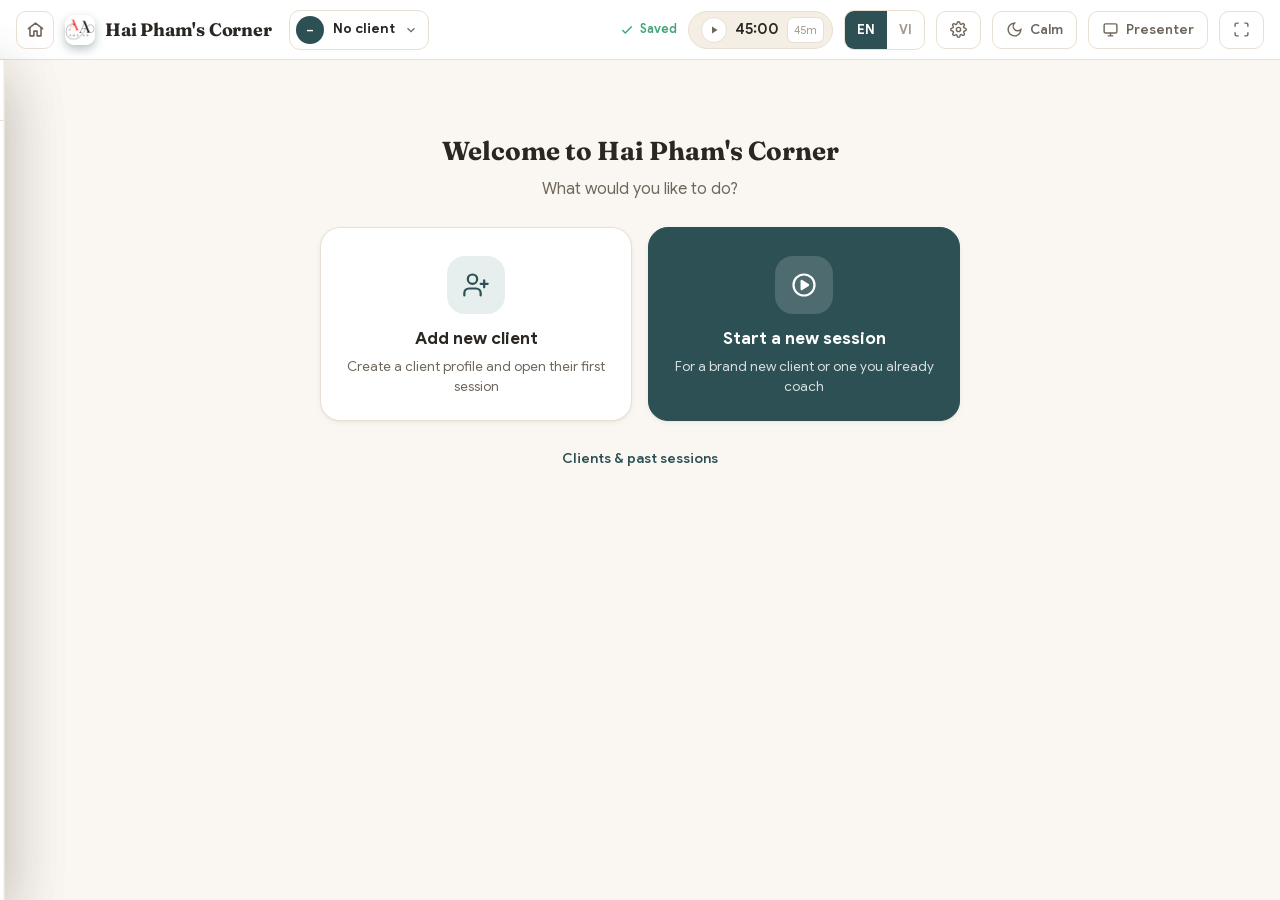
==== commit b785b1d2: "Hai Pham's Corner: start screen on open, client picker, and Close session with save / discard / take" ====
--- a/corner/index.html
+++ b/corner/index.html
@@ -198,6 +198,26 @@
 .scale .dot{width:30px;height:30px;border-radius:8px;background:var(--surface-2);border:1px solid var(--line);display:grid;place-items:center;font-size:13px;font-weight:600;color:var(--ink-faint);transition:.12s var(--ease);cursor:pointer;}
 .scale .dot:hover{border-color:var(--sc-color);transform:translateY(-1px);}
 .scale .dot.fill{background:var(--sc-color);border-color:var(--sc-color);color:#fff;}
+/* Scaling arrow: left→right arrow with 10 points; filled up to the chosen value, bubble on the chosen point */
+.scaling .sc-row .sc-arrow{flex:1;min-width:0;}
+.sc-arrow{position:relative;padding:34px 40px 30px 22px;border-radius:12px;outline:none;--sc-rail:#CFC6B5;--sc-lead:16px;}
+.sc-arrow:focus-visible{box-shadow:0 0 0 3px var(--primary-soft);}
+.sc-track{position:relative;height:4px;}
+.sc-line{position:absolute;left:calc(-1 * var(--sc-lead));right:-30px;top:0;height:4px;border-radius:2px;background:var(--sc-rail);}
+.sc-line::after{content:"";position:absolute;right:-12px;top:50%;transform:translateY(-50%);border-left:14px solid var(--sc-rail);border-top:8px solid transparent;border-bottom:8px solid transparent;}
+.sc-fill{position:absolute;left:calc(-1 * var(--sc-lead));top:0;height:4px;border-radius:2px;background:var(--sc-color);transition:width .2s var(--ease);}
+.sc-pt{position:absolute;top:2px;width:16px;height:16px;padding:0;border-radius:50%;transform:translate(-50%,-50%);background:var(--surface);border:2px solid var(--sc-rail);cursor:pointer;transition:width .15s var(--ease),height .15s var(--ease),background .15s,border-color .15s;}
+.sc-pt::before{content:"";position:absolute;inset:-10px;border-radius:50%;}   /* bigger click target */
+.sc-pt:hover{border-color:var(--sc-color);}
+.sc-pt.on{background:var(--sc-color);border-color:var(--sc-color);}
+.sc-pt.sel{width:24px;height:24px;box-shadow:0 0 0 5px color-mix(in srgb,var(--sc-color) 20%,transparent);}
+.sc-n{position:absolute;top:calc(100% + 7px);left:50%;transform:translateX(-50%);font-size:12.5px;font-weight:600;color:var(--ink-faint);font-variant-numeric:tabular-nums;pointer-events:none;}
+.sc-pt.sel .sc-n{color:var(--sc-color);font-weight:800;font-size:14px;}
+.sc-marker{position:absolute;bottom:18px;transform:translateX(-50%);min-width:28px;height:23px;padding:0 7px;border-radius:7px;background:var(--sc-color);color:#fff;font-weight:700;font-size:13.5px;display:grid;place-items:center;pointer-events:none;box-shadow:0 3px 8px rgba(0,0,0,.12);transition:left .2s var(--ease);}
+.sc-marker::after{content:"";position:absolute;left:50%;top:100%;transform:translateX(-50%);border-top:6px solid var(--sc-color);border-left:6px solid transparent;border-right:6px solid transparent;}
+body.calm .sc-arrow{--sc-rail:#3E5E60;}
+@media (max-width:680px){ .sc-arrow{padding:32px 30px 28px 16px;} .sc-pt{width:12px;height:12px;} .sc-pt.sel{width:18px;height:18px;box-shadow:0 0 0 3px color-mix(in srgb,var(--sc-color) 20%,transparent);}
+  .sc-n{font-size:11px;} .sc-pt.sel .sc-n{font-size:12.5px;} .sc-arrow{--sc-lead:12px;} }
 
 /* Vision */
 .vision{display:flex;gap:16px;align-items:stretch;}
@@ -328,6 +348,50 @@
 body.calm .pin-card{background:rgba(18,40,42,.7);border-color:rgba(201,138,75,.24);}
 body.calm .pin-pad button{background:rgba(22,46,48,.62);}
 .overlay.empty{background:var(--bg);color:var(--ink);}
+/* start screen */
+.overlay.home{background:var(--bg);color:var(--ink);overflow-y:auto;align-items:flex-start;padding:clamp(24px,8vh,90px) 16px 32px;}
+.home-card{width:min(640px,100%);margin:0 auto;}
+.home-card h2{font-family:var(--display);font-size:26px;font-weight:700;text-align:center;margin:0 0 6px;}
+.home-sub{text-align:center;color:var(--ink-soft);margin:0 0 26px;}
+.overlay.home[data-view="start"] .hv-pick,.overlay.home[data-view="pick"] .hv-start{display:none;}
+.home-choices{display:grid;grid-template-columns:1fr 1fr;gap:16px;}
+.home-choice{display:flex;flex-direction:column;align-items:center;text-align:center;gap:8px;padding:28px 20px 24px;border-radius:var(--radius-lg);border:1px solid var(--line);background:var(--surface);box-shadow:var(--shadow-sm);color:var(--ink);transition:.18s var(--ease);}
+.home-choice:hover{border-color:var(--primary);transform:translateY(-2px);box-shadow:var(--shadow);}
+.home-choice .hc-ic{width:58px;height:58px;border-radius:18px;display:grid;place-items:center;background:var(--primary-soft);color:var(--primary);margin-bottom:6px;} .home-choice .hc-ic svg{width:28px;height:28px;}
+.home-choice b{font-size:17px;font-weight:700;} .home-choice i{font-style:normal;font-size:13.5px;color:var(--ink-soft);line-height:1.45;}
+.home-choice.primary{background:var(--primary);border-color:var(--primary);color:#fff;} .home-choice.primary i{color:rgba(255,255,255,.82);}
+.home-choice.primary .hc-ic{background:rgba(255,255,255,.16);color:#fff;} .home-choice.primary:hover{background:var(--primary-deep);}
+body.calm .home-choice.primary{color:#0C1A1C;} body.calm .home-choice.primary i{color:rgba(12,26,28,.75);} body.calm .home-choice.primary .hc-ic{background:rgba(12,26,28,.14);color:#0C1A1C;}
+.home-links{display:flex;flex-direction:column;align-items:center;gap:8px;margin-top:22px;}
+.home-link{color:var(--primary);font-weight:600;font-size:14px;padding:6px 10px;border-radius:8px;max-width:100%;overflow:hidden;text-overflow:ellipsis;white-space:nowrap;} .home-link:hover{background:var(--primary-soft);}
+.hp-head{position:relative;display:flex;align-items:center;justify-content:center;margin-bottom:18px;min-height:38px;}
+.hp-head h2{margin:0;padding:0 92px;} .hp-back{position:absolute;left:0;top:50%;transform:translateY(-50%);display:inline-flex;align-items:center;gap:4px;height:36px;padding:0 12px 0 8px;border-radius:10px;border:1px solid var(--line);background:var(--surface);color:var(--ink-soft);font-weight:600;font-size:13.5px;}
+.hp-back:hover{border-color:var(--primary);color:var(--primary);}
+.hp-body{display:flex;flex-direction:column;gap:10px;}
+.hp-row{display:flex;align-items:center;gap:13px;width:100%;text-align:left;padding:12px 14px;border-radius:13px;border:1px solid var(--line);background:var(--surface);color:var(--ink);transition:.15s var(--ease);}
+.hp-row:hover{border-color:var(--primary);background:var(--primary-soft);}
+.hp-row .av{width:40px;height:40px;flex:0 0 40px;border-radius:50%;display:grid;place-items:center;color:#fff;font-weight:700;font-size:14px;}
+.hp-row.hp-new{border-style:dashed;border-color:var(--primary);} .hp-row.hp-new .av{background:var(--primary-soft);color:var(--primary);}
+.hp-meta{flex:1;min-width:0;display:flex;flex-direction:column;} .hp-meta b{font-weight:700;font-size:15px;overflow:hidden;text-overflow:ellipsis;white-space:nowrap;} .hp-meta i{font-style:normal;font-size:12.5px;color:var(--ink-faint);}
+.hp-go{color:var(--ink-faint);display:grid;}
+.hp-search{width:100%;height:42px;padding:0 14px;border-radius:11px;border:1px solid var(--line);background:var(--surface);color:var(--ink);font:inherit;font-size:14.5px;margin-top:6px;}
+.hp-search:focus{outline:none;border-color:var(--primary);box-shadow:0 0 0 3px var(--primary-soft);}
+.hp-list{display:flex;flex-direction:column;gap:8px;} .hp-none{text-align:center;color:var(--ink-faint);padding:18px;font-size:14px;}
+@media (max-width:680px){ .home-choices{grid-template-columns:1fr;gap:12px;} .home-choice{flex-direction:row;text-align:left;padding:16px;gap:14px;align-items:center;}
+  .home-choice .hc-ic{margin:0;width:48px;height:48px;flex:0 0 48px;} .home-choice b{display:block;} .home-choice>b,.home-choice>i{flex:none;}
+  .home-choice{display:grid;grid-template-columns:48px 1fr;grid-template-rows:auto auto;column-gap:14px;row-gap:2px;} .home-choice .hc-ic{grid-row:1/3;}
+  .home-card h2{font-size:22px;} .hp-head h2{padding:0 0 0 84px;text-align:left;font-size:19px;} }
+/* close-session dialog */
+.close-card{width:min(440px,92%);}
+.close-body{padding:16px 20px 18px;display:flex;flex-direction:column;gap:10px;} .close-body p{margin:0 0 4px;color:var(--ink-soft);font-size:14px;}
+.cl-opt{display:flex;align-items:center;gap:13px;text-align:left;padding:12px 14px;border-radius:12px;border:1px solid var(--line);background:var(--surface);color:var(--ink);transition:.15s var(--ease);}
+.cl-opt>span:last-child{display:flex;flex-direction:column;min-width:0;} .cl-opt b{font-weight:700;font-size:14.5px;} .cl-opt i{font-style:normal;font-size:12.5px;color:var(--ink-soft);}
+.cl-ic{width:38px;height:38px;flex:0 0 38px;border-radius:11px;display:grid;place-items:center;background:var(--primary-soft);color:var(--primary);} .cl-ic svg{width:19px;height:19px;}
+.cl-opt:hover{border-color:var(--primary);}
+.cl-opt.save{background:var(--primary);border-color:var(--primary);color:#fff;} .cl-opt.save i{color:rgba(255,255,255,.82);} .cl-opt.save .cl-ic{background:rgba(255,255,255,.16);color:#fff;} .cl-opt.save:hover{background:var(--primary-deep);}
+body.calm .cl-opt.save{color:#0C1A1C;} body.calm .cl-opt.save i{color:rgba(12,26,28,.75);} body.calm .cl-opt.save .cl-ic{background:rgba(12,26,28,.14);color:#0C1A1C;}
+.cl-opt.discard .cl-ic{background:color-mix(in srgb,var(--coral) 14%,transparent);color:var(--coral);} .cl-opt.discard:hover{border-color:var(--coral);}
+.cl-opt.discard.armed{border-color:var(--coral);background:color-mix(in srgb,var(--coral) 9%,var(--surface));} .cl-opt.discard.armed i{color:var(--coral);font-weight:600;}
 .empty-card{text-align:center;max-width:380px;padding:40px;}
 .empty-card .ill{width:90px;height:90px;border-radius:24px;background:var(--primary-soft);color:var(--primary);display:grid;place-items:center;margin:0 auto 20px;} .empty-card .ill svg{width:44px;height:44px;}
 .empty-card h2{font-size:22px;font-weight:700;margin-bottom:8px;} .empty-card p{color:var(--ink-soft);margin-bottom:22px;line-height:1.55;}
@@ -379,8 +443,11 @@
 @media (max-width:1280px){ .canvas{width:92%;} }
 @media (max-width:1200px){
   .canvas{width:94%;} .brand small{display:none;}
+  /* topbar gets crowded below ~1200px (Home button + brand + controls): icon-only buttons */
+  .tbtn span[data-i18n]{display:none;} .tbtn{padding:0 11px;} .saved span{display:none;}
 }
-@media (max-width:980px){ .tbtn span[data-i18n]{display:none;} .tbtn{padding:0 11px;} .timer .preset{display:none;} .saved span{display:none;} .sessionchip{max-width:170px;} }
+@media (max-width:980px){ .timer .preset{display:none;} .sessionchip{max-width:170px;} }
+@media (max-width:900px){ .brandtxt{display:none;} }
 @media (max-width:860px){
   :root{--rail-w:54px;}
   .canvas{width:96%;padding:16px 16px 120px;} .topbar{gap:8px;padding:0 12px;}
@@ -392,6 +459,11 @@
   /* phones: the Home button already sits top-left; drop the logo and the screen-sharing buttons so the bar fits */
   .topbar .brand,#presentBtn,.topbar [title="Fullscreen"]{display:none;} }
 .brandtxt #brandName{white-space:nowrap;}
+/* Controls keep their size; only the brand name gives way (truncates) if the bar is still too tight. */
+.topbar>*{flex-shrink:0;} .topbar>.spacer{flex-shrink:1;}
+.topbar>.brand{flex-shrink:1;min-width:0;} .brandtxt{min-width:0;overflow:hidden;}
+.topbar>.sessionchip{flex-shrink:1;min-width:0;} .sessionchip .sc-meta{min-width:0;overflow:hidden;}
+.brandtxt #brandName{display:block;overflow:hidden;text-overflow:ellipsis;}
 
 </style>
 </head>
@@ -410,6 +482,7 @@
       <span class="sc-meta"><b id="scClient" data-i18n="no_client">No client</b><i id="scSession"></i></span>
       <svg width="14" height="14" viewBox="0 0 24 24" fill="none" stroke="currentColor" stroke-width="2"><path d="M6 9l6 6 6-6"/></svg>
     </button>
+    <button class="tbtn close-sess coach-only" id="closeSessBtn" onclick="LL.session.askClose()" title="Close session" style="display:none"><svg viewBox="0 0 24 24" fill="none" stroke="currentColor" stroke-width="2" stroke-linecap="round" stroke-linejoin="round"><path d="M9 21H5a2 2 0 01-2-2V5a2 2 0 012-2h4M16 17l5-5-5-5M21 12H9"/></svg><span data-i18n="close_session">Close session</span></button>
     <div class="spacer"></div>
     <span class="saved coach-only" id="saved"><svg viewBox="0 0 24 24" fill="none" stroke="currentColor" stroke-width="2.4"><path d="M20 6L9 17l-5-5"/></svg><span id="savedTxt" data-i18n="saved">Saved</span></span>
     <div class="timer coach-only" id="timer">
@@ -514,12 +587,51 @@
         <div class="conf"><svg width="13" height="13" viewBox="0 0 24 24" fill="none" stroke="currentColor" stroke-width="2"><rect x="3" y="11" width="18" height="11" rx="2"/><path d="M7 11V7a5 5 0 0110 0v4"/></svg><span data-i18n="pin_foot">Local only · nothing is uploaded</span></div>
       </div>
     </div>
-    <div class="overlay empty" id="overlay-empty">
-      <div class="empty-card">
-        <div class="ill"><svg viewBox="0 0 24 24" fill="none" stroke="currentColor" stroke-width="1.8"><path d="M16 21v-2a4 4 0 00-4-4H6a4 4 0 00-4 4v2M9 11a4 4 0 100-8 4 4 0 000 8M19 8v6M22 11h-6"/></svg></div>
-        <h2 data-i18n="empty_h">Welcome to Hai Pham's Corner</h2>
-        <p data-i18n="empty_p">No clients yet. Add your first client to start a calm, focused session.</p>
-        <button class="btn-primary big" onclick="LL.library.newClient()"><svg width="16" height="16" viewBox="0 0 24 24" fill="none" stroke="currentColor" stroke-width="2.4"><path d="M12 5v14M5 12h14"/></svg><span data-i18n="empty_btn">Add your first client</span></button>
+    <!-- START SCREEN: shown every time the Corner opens and after a session is closed -->
+    <div class="overlay home" id="overlay-home" data-view="start">
+      <div class="home-card">
+        <div class="hv-start">
+          <h2 data-i18n="empty_h">Welcome to Hai Pham's Corner</h2>
+          <p class="home-sub" data-i18n="home_p">What would you like to do?</p>
+          <div class="home-choices">
+            <button class="home-choice" onclick="LL.library.newClient()">
+              <span class="hc-ic"><svg viewBox="0 0 24 24" fill="none" stroke="currentColor" stroke-width="1.9" stroke-linecap="round" stroke-linejoin="round"><path d="M16 21v-2a4 4 0 00-4-4H6a4 4 0 00-4 4v2M9 11a4 4 0 100-8 4 4 0 000 8M19 8v6M22 11h-6"/></svg></span>
+              <b data-i18n="home_add">Add new client</b><i data-i18n="home_add_d">Create a client profile and open their first session</i>
+            </button>
+            <button class="home-choice primary" onclick="LL.home.startSession()">
+              <span class="hc-ic"><svg viewBox="0 0 24 24" fill="none" stroke="currentColor" stroke-width="1.9" stroke-linecap="round" stroke-linejoin="round"><circle cx="12" cy="12" r="9"/><path d="M10 8.5l5.5 3.5-5.5 3.5z" fill="currentColor"/></svg></span>
+              <b data-i18n="home_start">Start a new session</b><i data-i18n="home_start_d">For a brand new client or one you already coach</i>
+            </button>
+          </div>
+          <div class="home-links">
+            <button class="home-link" id="homeResume" style="display:none"><span data-i18n="home_resume">Continue unfinished session</span>: <b></b></button>
+            <button class="home-link" onclick="LL.ui.openDrawer('clients')" data-i18n="home_browse">Clients &amp; past sessions</button>
+          </div>
+        </div>
+        <div class="hv-pick">
+          <div class="hp-head"><button class="hp-back" onclick="LL.home.show('start')" title="Back"><svg width="18" height="18" viewBox="0 0 24 24" fill="none" stroke="currentColor" stroke-width="2.2"><path d="M15 6l-6 6 6 6"/></svg><span data-i18n="back">Back</span></button>
+            <h2 data-i18n="pick_h">Who is this session for?</h2></div>
+          <div class="hp-body" id="homeBody"></div>
+        </div>
+      </div>
+    </div>
+    <!-- CLOSE SESSION (kept below the takeaway overlay, so "Download takeaway" opens on top of it) -->
+    <div class="overlay modal" id="overlay-close" role="dialog" aria-modal="true" aria-labelledby="closeTitle">
+      <div class="modal-card close-card">
+        <div class="modal-h"><h3 id="closeTitle" data-i18n="close_h">Close this session</h3><button class="x" onclick="LL.ui.hideOverlay('close')">✕</button></div>
+        <div class="close-body">
+          <p data-i18n="close_p">How would you like to finish?</p>
+          <button class="cl-opt save" onclick="LL.session.close('save')">
+            <span class="cl-ic"><svg viewBox="0 0 24 24" fill="none" stroke="currentColor" stroke-width="2.2" stroke-linecap="round" stroke-linejoin="round"><path d="M20 6L9 17l-5-5"/></svg></span>
+            <span><b data-i18n="close_save">Save &amp; close</b><i data-i18n="close_save_d">Keep everything noted in this session</i></span></button>
+          <button class="cl-opt take" onclick="LL.export.open()">
+            <span class="cl-ic"><svg viewBox="0 0 24 24" fill="none" stroke="currentColor" stroke-width="2" stroke-linecap="round" stroke-linejoin="round"><path d="M21 15v4a2 2 0 01-2 2H5a2 2 0 01-2-2v-4M7 10l5 5 5-5M12 15V3"/></svg></span>
+            <span><b data-i18n="close_take">Download takeaway</b><i data-i18n="close_take_d">Preview, then download or print the client's takeaway</i></span></button>
+          <button class="cl-opt discard" id="closeDiscard" onclick="LL.session.discardClick(this)">
+            <span class="cl-ic"><svg viewBox="0 0 24 24" fill="none" stroke="currentColor" stroke-width="2" stroke-linecap="round" stroke-linejoin="round"><path d="M3 6h18M8 6V4h8v2M19 6l-1 14H6L5 6"/></svg></span>
+            <span><b data-i18n="close_discard">Close without saving</b><i id="closeDiscardD"></i></span></button>
+        </div>
+        <div class="modal-foot"><button class="btn-ghost" onclick="LL.ui.hideOverlay('close')"><span data-i18n="close_keep">Keep working</span></button></div>
       </div>
     </div>
     <div class="overlay modal" id="overlay-export">
@@ -606,7 +718,17 @@
   ex_unavailable:"This exercise isn't available",quota:"Storage full — export a backup & remove old images",cgv_ph_contract:"",cgv_ph_goal:"",cgv_ph_vision:"",note_ph:"",
   set_length:"Session length",confirm:"Confirm",cancel:"Cancel",summary_for:"Prepared for",by_coach:"with your coach",
   take_actions:"Your commitments",take_wins:"Wins & strengths",appreciation:"A word of appreciation",
-  take_wins_ph:"Strengths and wins you noticed in this session…",take_appr_ph:"A personal word to close the session…"},
+  take_wins_ph:"Strengths and wins you noticed in this session…",take_appr_ph:"A personal word to close the session…",
+  home_p:"What would you like to do?",home_add:"Add new client",home_add_d:"Create a client profile and open their first session",
+  home_start:"Start a new session",home_start_d:"For a brand new client or one you already coach",home_browse:"Clients & past sessions",
+  home_resume:"Continue unfinished session",pick_h:"Who is this session for?",pick_new:"Brand new client",
+  pick_new_d:"Add the client first, then the session starts",pick_search:"Search clients…",pick_none:"No client matches",
+  back:"Back",close_session:"Close session",close_h:"Close this session",close_p:"How would you like to finish?",
+  close_save:"Save & close",close_save_d:"Keep everything noted in this session",close_take:"Download takeaway",
+  close_take_d:"Preview, then download or print the client's takeaway",close_discard:"Close without saving",
+  close_discard_new:"This new session will be deleted",close_discard_old:"Changes made since you opened it will be undone",
+  close_discard_arm:"Tap again to close without saving",close_keep:"Keep working",closed_saved:"Session saved",
+  closed_deleted:"Session closed — not saved",closed_reverted:"Session closed — changes undone"},
  vi:{brand:"Hai Pham's Corner",tagline:"",no_client:"Chưa có khách",saved:"Đã lưu",saving:"Đang lưu…",calm:"Tĩnh lặng",presenter:"Trình bày",
   t_clients:"Khách hàng",t_add:"Thêm khối",t_ex:"Bài tập",t_take:"Tổng kết",t_lock:"Khoá",
   cgv_contract:"Cam kết",cgv_goal:"Mục tiêu",cgv_vision:"Hình dung",add_block:"Thêm khối",grp_blocks:"Khối",grp_exercises:"Bài tập",
@@ -635,7 +757,17 @@
   ex_unavailable:"Bài tập này hiện không khả dụng",quota:"Bộ nhớ đầy — hãy sao lưu & xoá bớt ảnh cũ",cgv_ph_contract:"",cgv_ph_goal:"",cgv_ph_vision:"",note_ph:"",
   set_length:"Thời lượng buổi",confirm:"Xác nhận",cancel:"Huỷ",summary_for:"Dành cho",by_coach:"cùng coach của bạn",
   take_actions:"Cam kết của bạn",take_wins:"Thành quả & điểm mạnh",appreciation:"Đôi lời trân trọng",
-  take_wins_ph:"Điểm mạnh và thành quả bạn nhận thấy trong buổi này…",take_appr_ph:"Đôi lời nhắn gửi để khép lại buổi…"}
+  take_wins_ph:"Điểm mạnh và thành quả bạn nhận thấy trong buổi này…",take_appr_ph:"Đôi lời nhắn gửi để khép lại buổi…",
+  home_p:"Bạn muốn làm gì?",home_add:"Thêm khách hàng mới",home_add_d:"Tạo hồ sơ khách hàng và mở buổi đầu tiên",
+  home_start:"Bắt đầu buổi mới",home_start_d:"Cho khách hàng mới hoặc khách hàng đang coach",home_browse:"Khách hàng & các buổi trước",
+  home_resume:"Tiếp tục buổi chưa đóng",pick_h:"Buổi này dành cho ai?",pick_new:"Khách hàng mới",
+  pick_new_d:"Thêm khách hàng trước, rồi bắt đầu buổi",pick_search:"Tìm khách hàng…",pick_none:"Không có khách hàng phù hợp",
+  back:"Quay lại",close_session:"Đóng buổi",close_h:"Đóng buổi này",close_p:"Bạn muốn kết thúc thế nào?",
+  close_save:"Lưu & đóng",close_save_d:"Giữ lại mọi ghi chép của buổi",close_take:"Tải bản tổng kết",
+  close_take_d:"Xem trước rồi tải hoặc in bản tổng kết cho khách",close_discard:"Đóng, không lưu",
+  close_discard_new:"Buổi mới này sẽ bị xoá",close_discard_old:"Mọi thay đổi từ lúc mở buổi sẽ bị huỷ",
+  close_discard_arm:"Chạm lần nữa để đóng mà không lưu",close_keep:"Tiếp tục làm việc",closed_saved:"Đã lưu buổi",
+  closed_deleted:"Đã đóng buổi — không lưu",closed_reverted:"Đã đóng buổi — đã huỷ thay đổi"}
 };
 const I = LL.i18n = {
   lang:'en', strings:STR,
@@ -645,7 +777,8 @@
     document.getElementById('langVI').classList.toggle('on',l==='vi');
     // apply() resets every [data-i18n] element, including the client chip's "No client" placeholder,
     // so redraw the header afterwards to put the real client name back.
-    I.apply(); LL.ui.renderHeader(); LL.blocks.render(); LL.library.render(); LL.registry.renderPickers(); LL.ui.renderCGV();},
+    I.apply(); LL.ui.renderHeader(); LL.blocks.render(); LL.library.render(); LL.registry.renderPickers(); LL.ui.renderCGV();
+    if(LL.home)LL.home.render();},
   apply(){ document.querySelectorAll('[data-i18n]').forEach(e=>{const v=I.t(e.getAttribute('data-i18n')); if(typeof v==='string')e.textContent=v;});
     document.documentElement.lang=I.lang; if(LL.ui&&LL.ui.renderBrand)LL.ui.renderBrand(); }
 };
@@ -695,6 +828,7 @@
 };
 LL.state.flush = async function(){ clearTimeout(saveTimer);
   try{ if(S.session) await LL.db.put('sessions',S.session); if(S.meta) await LL.db.put('meta',Object.assign({key:'app'},S.meta)); setSaved(false);}catch(e){} };
+LL.state.cancelSave = function(){ clearTimeout(saveTimer); clearTimeout(snapTimer); setSaved(false); };
 window.addEventListener('beforeunload',()=>{ if(S.session) navigator.storage&&LL.state.flush(); });
 document.addEventListener('visibilitychange',()=>{ if(document.hidden) LL.state.flush(); });
 
@@ -838,18 +972,52 @@
 LL.session = {
   async create(clientId,title){
     const c=S.clients[clientId]; const now=Date.now();
+    // draft:true until the coach chooses "Save & close" — "close without saving" then deletes it outright
     const s={id:U.uid('se_'),clientId,title:(title&&title.trim())||U.autoSessionName(c,now),createdAt:now,updatedAt:now,
-      cgv:{tab:'contract',contract:'',goal:'',vision:''},blocks:[]};
+      cgv:{tab:'contract',contract:'',goal:'',vision:''},blocks:[],draft:true};
     await db.put('sessions',s);
     if(c){ c.sessionIds.unshift(s.id); c.updatedAt=now; await db.put('clients',c); }
     return s;
   },
   async load(id){ const s=await db.get('sessions',id); if(!s)return;
+    // opening another session from the drawer keeps (saves) the one being left
+    if(S.session&&S.session.id!==id) await LL.session.commit();
     S.session=s; S.meta.activeSessionId=s.id; S.meta.activeClientId=s.clientId;
+    LL.session._orig=U.clone(s); LL.session._added=new Set();
     LL.history.undo.length=0; LL.history.redo.length=0; LL.history.base=U.clone(s);
     await db.put('meta',Object.assign({key:'app'},S.meta));
-    LL.ui.renderHeader(); LL.ui.renderCGV(); LL.blocks.render(); LL.library.render(); LL.ui.hideOverlay('empty');
+    LL.ui.renderHeader(); LL.ui.renderCGV(); LL.blocks.render(); LL.library.render(); LL.ui.hideOverlay('home');
   },
+  /* images referenced anywhere in a session (vision blocks today, any future block that stores an imageId) */
+  imageIds(s){ const ids=new Set(); if(!s)return ids; const re=/"imageId":"([^"]+)"/g, j=JSON.stringify(s); let m; while((m=re.exec(j)))ids.add(m[1]); return ids; },
+  noteImage(id){ (LL.session._added=LL.session._added||new Set()).add(id); },
+  async _dropImages(drop,keep){ for(const id of drop){ if(!keep.has(id)) await db.del('images',id).catch(()=>{}); } },
+  /* keep the open session as it is now */
+  async commit(){ const s=S.session; if(!s)return; const orig=LL.session._orig;
+    delete s.draft; s.updatedAt=Date.now(); await db.put('sessions',s);
+    const c=S.clients[s.clientId]; if(c){ c.updatedAt=Date.now(); await db.put('clients',c); }
+    // images that were replaced or removed during the session are no longer needed
+    const keep=LL.session.imageIds(s); await LL.session._dropImages([...LL.session.imageIds(orig),...(LL.session._added||[])],keep);
+    LL.session._orig=U.clone(s); LL.session._added=new Set(); },
+  /* close-session dialog */
+  askClose(){ const s=S.session; if(!s)return; LL.ui.closeDrawer(); LL.ui.closeAddMenu();
+    const d=document.getElementById('closeDiscard'); d.classList.remove('armed');
+    document.getElementById('closeDiscardD').textContent=s.draft?t('close_discard_new'):t('close_discard_old');
+    LL.ui.showOverlay('close'); },
+  discardClick(btn){ if(!btn.classList.contains('armed')){ btn.classList.add('armed'); document.getElementById('closeDiscardD').textContent=t('close_discard_arm'); return; }
+    LL.session.close('discard'); },
+  async close(mode){ const s=S.session; if(!s)return; let msg;
+    if(mode==='save'){ LL.state.cancelSave(); await LL.session.commit(); msg=t('closed_saved'); }
+    else { LL.state.cancelSave(); const orig=LL.session._orig, added=LL.session._added||new Set();
+      if(s.draft){ // never saved: remove the session and every image it brought in
+        await db.del('sessions',s.id); const c=S.clients[s.clientId];
+        if(c){ c.sessionIds=c.sessionIds.filter(x=>x!==s.id); await db.put('clients',c); }
+        await LL.session._dropImages([...LL.session.imageIds(s),...added],new Set()); msg=t('closed_deleted'); }
+      else { // put the session back exactly as it was when opened
+        await db.put('sessions',orig); await LL.session._dropImages([...LL.session.imageIds(s),...added],LL.session.imageIds(orig)); msg=t('closed_reverted'); } }
+    S.session=null; S.meta.activeSessionId=null; S.meta.activeClientId=null; LL.session._orig=null; LL.session._added=new Set();
+    await db.put('meta',Object.assign({key:'app'},S.meta));
+    LL.ui.goHome(); LL.ui.toast(msg); },
   setTitle(v){ if(S.session){S.session.title=v; LL.state.touch({silent:true}); LL.ui.renderHeader(); LL.library.render();} },
   async rename(id){ const cur=(S.session&&S.session.id===id)?S.session:await db.get('sessions',id); if(!cur)return;
     const name=prompt(t('session_title'),cur.title); if(name===null)return; const nm=name.trim(); if(!nm)return;
@@ -861,10 +1029,8 @@
     let c=null; for(const k in S.clients){ if(S.clients[k].sessionIds.includes(id)){ c=S.clients[k]; break; } }
     await db.del('sessions',id);
     if(c){ c.sessionIds=c.sessionIds.filter(x=>x!==id); c.updatedAt=Date.now(); await db.put('clients',c); }
-    if(S.meta.activeSessionId===id){ S.session=null; S.meta.activeSessionId=null;
-      if(c&&c.sessionIds.length){ await LL.session.load(c.sessionIds[0]); }
-      else { await db.put('meta',Object.assign({key:'app'},S.meta));
-        LL.ui.renderHeader(); document.getElementById('blocks').innerHTML=''; LL.ui.renderCGV(); } }
+    if(S.meta.activeSessionId===id){ LL.state.cancelSave(); S.session=null; S.meta.activeSessionId=null;
+      await db.put('meta',Object.assign({key:'app'},S.meta)); LL.ui.goHome(); }
     LL.library.render();
   }
 };
@@ -883,13 +1049,12 @@
   async deleteClient(id){ if(!confirm(t('delete_client_q')))return; const c=S.clients[id]; if(!c)return;
     for(const sid of c.sessionIds) await db.del('sessions',sid);
     delete S.clients[id]; await db.del('clients',id);
-    if(S.meta.activeClientId===id){ S.session=null; S.meta.activeClientId=null; S.meta.activeSessionId=null;
-      const rest=Object.values(S.clients).sort((a,b)=>b.updatedAt-a.updatedAt);
-      if(rest.length&&rest[0].sessionIds.length) await LL.session.load(rest[0].sessionIds[0]);
-      else { LL.ui.renderHeader(); document.getElementById('blocks').innerHTML=''; LL.ui.renderCGV(); LL.ui.showOverlay('empty'); } }
+    if(S.meta.activeClientId===id||(S.session&&S.session.clientId===id)){ LL.state.cancelSave(); S.session=null; S.meta.activeClientId=null; S.meta.activeSessionId=null;
+      await db.put('meta',Object.assign({key:'app'},S.meta)); LL.ui.goHome(); }
     LL.library.render();
   },
   render(){
+    if(LL.home)LL.home.render();
     const box=document.getElementById('clientsBody'); if(!box)return; box.innerHTML='';
     const list=Object.values(S.clients).sort((a,b)=>b.updatedAt-a.updatedAt);
     if(!list.length){ box.appendChild(el('div',{class:'wins-empty',style:'padding:24px 10px'},t('empty_p'))); return; }
@@ -926,6 +1091,41 @@
   }
 };
 
+/* -------------------- start screen (shown every time the Corner opens) -------------------- */
+LL.home = {
+  view:'start', q:'',
+  show(view){ LL.home.view=view||'start'; LL.home.q=''; LL.home.render(); LL.ui.showOverlay('home');
+    if(LL.home.view==='pick'){ const i=document.getElementById('homeSearch'); if(i&&window.innerWidth>680)setTimeout(()=>i.focus(),30); } },
+  startSession(){ if(!Object.keys(S.clients).length){ LL.library.newClient(); return; } LL.home.show('pick'); },
+  render(){ const box=document.getElementById('homeBody'); if(!box)return;
+    const pane=document.getElementById('overlay-home'); if(pane)pane.dataset.view=LL.home.view;
+    const resume=document.getElementById('homeResume');
+    if(resume){ const id=S.meta&&S.meta.activeSessionId; resume.style.display='none';
+      if(id&&!S.session) db.get('sessions',id).then(se=>{ if(!se||S.session)return; resume.style.display='';
+        resume.querySelector('b').textContent=se.title; resume.onclick=()=>LL.session.load(id); }); }
+    if(LL.home.view!=='pick'){ box.innerHTML=''; return; }
+    const ic='<svg width="18" height="18" viewBox="0 0 24 24" fill="none" stroke="currentColor" stroke-width="2.2"><path d="M12 5v14M5 12h14"/></svg>';
+    let list=box.querySelector('.hp-list'), search=document.getElementById('homeSearch');
+    if(!list){ box.innerHTML='';
+      search=el('input',{type:'search',id:'homeSearch',class:'hp-search',placeholder:t('pick_search'),autocomplete:'off',
+        oninput(e){ LL.home.q=e.target.value; LL.home.render(); }});
+      box.appendChild(el('button',{class:'hp-row hp-new',onclick(){LL.library.newClient();}},
+        el('span',{class:'av',html:ic}), el('span',{class:'hp-meta'},el('b',{},t('pick_new')),el('i',{},t('pick_new_d')))));
+      box.appendChild(search); list=el('div',{class:'hp-list'}); box.appendChild(list); }
+    else { const nb=box.querySelector('.hp-new'); nb.querySelector('b').textContent=t('pick_new'); nb.querySelector('i').textContent=t('pick_new_d'); }
+    search.placeholder=t('pick_search');
+    const q=LL.home.q.trim().toLowerCase(); list.innerHTML='';
+    const rows=Object.values(S.clients).sort((a,b)=>b.updatedAt-a.updatedAt).filter(c=>!q||c.name.toLowerCase().includes(q));
+    if(!rows.length){ list.appendChild(el('div',{class:'hp-none'},t('pick_none'))); return; }
+    for(const c of rows){ const n=c.sessionIds.length;
+      const sub=n+' '+t('session').toLowerCase()+(n!==1&&LL.i18n.lang==='en'?'s':'')+' · '+U.fmtDate(c.updatedAt);
+      list.appendChild(el('button',{class:'hp-row',onclick(){LL.library.newSession(c.id);}},
+        el('span',{class:'av',style:`background:${c.color}`},U.initials(c.name)),
+        el('span',{class:'hp-meta'},el('b',{},c.name),el('i',{},sub)),
+        el('span',{class:'hp-go',html:'<svg width="16" height="16" viewBox="0 0 24 24" fill="none" stroke="currentColor" stroke-width="2.2"><path d="M9 6l6 6-6 6"/></svg>'}))); }
+  }
+};
+
 /* -------------------- CGV pinned -------------------- */
 LL.ui = LL.ui||{};
 LL.ui.renderCGV=function(){
@@ -941,7 +1141,9 @@
   const tabsEl=document.getElementById('cgvTabs'), txt=document.getElementById('cgvText');
   tabsEl.querySelectorAll('button').forEach(b=>b.addEventListener('click',()=>{ if(!S.session)return;
     S.session.cgv.tab=b.dataset.tab; LL.ui.renderCGV(); LL.state.touch({silent:true}); }));
-  txt.addEventListener('input',()=>{ if(!S.session)return; S.session.cgv[S.session.cgv.tab]=txt.textContent;
+  // innerText (not textContent) keeps the line breaks typed into the contenteditable box,
+  // so multi-line Contract / Goal / Vision text survives into the takeaway
+  txt.addEventListener('input',()=>{ if(!S.session)return; S.session.cgv[S.session.cgv.tab]=txt.innerText.replace(/\n$/,'');
     txt.classList.toggle('empty',!txt.textContent.trim()); LL.state.touch({silent:true}); });
 };
 
@@ -988,9 +1190,26 @@
     const title=el('div',{class:'sc-title'+((block.title||'').trim()?'':' empty'),contenteditable:'true','data-ph':t('sc_title_ph'),
       oninput(e){block.title=e.target.textContent;e.target.classList.toggle('empty',!e.target.textContent.trim());LL.state.touch();}}); title.textContent=block.title||'';
     const now=el('div',{class:'sc-now'},el('b',{},block.value||'–'));
-    const scale=el('div',{class:'scale'});
-    for(let i=1;i<=10;i++){const d=el('div',{class:'dot'+((block.value&&i<=block.value)?' fill':''),onclick(){block.value=i;
-      scale.querySelectorAll('.dot').forEach((x,xi)=>x.classList.toggle('fill',xi<i)); now.querySelector('b').textContent=i; LL.state.touch();}},String(i));scale.appendChild(d);}
+    /* 1–10 arrow: a left→right arrow with ten points; the picked number is marked on the arrow
+       (filled from 1 up to the value, a bubble above the chosen point). Click a point, or use ←/→. */
+    const pos=i=>`calc(${(i-1)/9*100}%)`;
+    const fill=el('div',{class:'sc-fill'}), marker=el('div',{class:'sc-marker'});
+    const track=el('div',{class:'sc-track'},el('div',{class:'sc-line'}),fill);
+    const pts=[];
+    for(let i=1;i<=10;i++){ const p=el('button',{type:'button',class:'sc-pt',style:`left:${pos(i)}`,'aria-label':String(i),tabindex:'-1',
+      onclick(){ setVal(i); }},el('span',{class:'sc-n'},String(i))); pts.push(p); track.appendChild(p); }
+    track.appendChild(marker);
+    const scale=el('div',{class:'sc-arrow',role:'slider',tabindex:'0','aria-valuemin':'1','aria-valuemax':'10','aria-label':t('bt_scaling'),
+      onkeydown(e){ const v=block.value||0;
+        if(e.key==='ArrowRight'||e.key==='ArrowUp'){ e.preventDefault(); setVal(Math.min(10,v+1)); }
+        else if(e.key==='ArrowLeft'||e.key==='ArrowDown'){ e.preventDefault(); setVal(Math.max(1,v-1||1)); } }},track);
+    function paint(){ const v=block.value;
+      pts.forEach((p,k)=>{ p.classList.toggle('on',!!v&&k+1<=v); p.classList.toggle('sel',v===k+1); });
+      fill.style.display=v?'':'none'; if(v) fill.style.width=`calc(${(v-1)/9*100}% + var(--sc-lead))`;   // the line starts --sc-lead left of point 1
+      marker.style.display=v?'':'none'; if(v){ marker.style.left=pos(v); marker.textContent=v; }
+      scale.setAttribute('aria-valuenow',v||''); now.querySelector('b').textContent=v||'–'; }
+    function setVal(i){ block.value=i; paint(); LL.state.touch(); }
+    paint();
     const body=el('div',{class:'scaling'},el('div',{class:'sc-row'},scale,now));
     if(block.color) body.style.setProperty('--sc-color',block.color);
     /* per-block accent picker (shared primitive): a colour swatch next to the title,
@@ -1007,7 +1226,7 @@
     if(block.imageId)showImg(); else ph();
     pic.addEventListener('click',()=>{ const inp=el('input',{type:'file',accept:'image/*'});
       inp.addEventListener('change',()=>{ const f=inp.files[0]; if(!f)return; downscale(f,720,async(dataUrl)=>{
-        const id=U.uid('img_'); await db.put('images',{id,dataUrl}); if(block.imageId)db.del('images',block.imageId).catch(()=>{});
+        const id=U.uid('img_'); await db.put('images',{id,dataUrl}); LL.session.noteImage(id);
         block.imageId=id; showImg(); LL.state.touch(); }); }); inp.click(); });
     const metaphor=el('div',{class:'metaphor'+((block.metaphor||'').trim()?'':' empty'),contenteditable:'true','data-ph':'',
       oninput(e){block.metaphor=e.target.textContent;e.target.classList.toggle('empty',!e.target.textContent.trim());LL.state.touch();}}); metaphor.textContent=block.metaphor||'';
@@ -1188,7 +1407,19 @@
     for(const b of s.blocks){ if(b.type==='vision'&&b.imageId&&!map[b.imageId]){
       try{ const im=await db.get('images',b.imageId); if(im&&im.dataUrl)map[b.imageId]=im.dataUrl; }catch(e){} } }
     return map; }
-  function scaleBar(v){ let h=''; for(let i=1;i<=10;i++)h+=`<span class="seg${i<=v?' on':''}"></span>`; return `<div class="scalebar">${h}</div>`; }
+  /* the same 1–10 arrow as on screen, as SVG: grey arrow, coloured up to the value, bubble on the chosen point */
+  function scaleBar(v,color){ const c=color||'#2C5054', rail='#CFC6B5', X0=40, X1=640, x=i=>X0+(i-1)*(X1-X0)/9, Y=46;
+    let s=`<svg class="scalearrow" viewBox="0 0 700 92" xmlns="http://www.w3.org/2000/svg" style="width:100%;height:auto;display:block;font-family:inherit">`;
+    s+=`<line x1="${X0-18}" y1="${Y}" x2="${X1+40}" y2="${Y}" stroke="${rail}" stroke-width="4" stroke-linecap="round"/>`;
+    s+=`<polygon points="${X1+56},${Y} ${X1+40},${Y-9} ${X1+40},${Y+9}" fill="${rail}"/>`;
+    if(v) s+=`<line x1="${X0-18}" y1="${Y}" x2="${x(v)}" y2="${Y}" stroke="${c}" stroke-width="4" stroke-linecap="round"/>`;
+    for(let i=1;i<=10;i++){ const on=v&&i<=v, sel=v===i;
+      s+=`<circle cx="${x(i)}" cy="${Y}" r="${sel?12:8}" fill="${on?c:'#fff'}" stroke="${on?c:rail}" stroke-width="2.5"/>`;
+      s+=`<text x="${x(i)}" y="${Y+32}" text-anchor="middle" font-size="${sel?16:14}" font-weight="${sel?800:600}" fill="${sel?c:'#A39A8C'}">${i}</text>`; }
+    if(v){ const cx=x(v); s+=`<rect x="${cx-17}" y="${Y-46}" width="34" height="24" rx="7" fill="${c}"/>`
+      +`<polygon points="${cx-6},${Y-22} ${cx+6},${Y-22} ${cx},${Y-16}" fill="${c}"/>`
+      +`<text x="${cx}" y="${Y-28.5}" text-anchor="middle" font-size="15" font-weight="700" fill="#fff">${v}</text>`; }
+    return s+'</svg>'; }
 
   function buildInner(imgs){
     const s=S.session; const c=S.clients[s.clientId]; const lang=LL.i18n.lang; const tk=s.takeaway||{};
@@ -1198,14 +1429,16 @@
     const actions=[];
     for(const b of s.blocks){
       if(b.type==='note'&&(b.html||'').trim()) parts.push(`<section class="blk"><div class="note">${b.html}</div></section>`);
-      else if(b.type==='scaling'&&b.value!=null) parts.push(`<section class="blk scale"><div class="scale-row"><span class="snum">${b.value}</span><span class="stitle">${esc(b.title||'')}</span></div>${scaleBar(b.value)}</section>`);
-      else if(b.type==='vision'){ const meta=esc(b.metaphor||''),note=esc(b.note||''); const img=b.imageId&&imgs[b.imageId];
+      else if(b.type==='scaling'&&(b.value!=null||(b.title||'').trim())) parts.push(`<section class="blk scale"><div class="scale-row"><span class="snum">${b.value!=null?b.value:'–'}</span><span class="stitle">${esc(b.title||'')}</span></div>${scaleBar(b.value||0,b.color)}</section>`);
+      else if(b.type==='vision'){ const meta=esc(b.metaphor||''),note=esc(b.note||'').replace(/\n/g,'<br>'); const img=b.imageId&&imgs[b.imageId];
         if(meta||note||img){ let h=`<section class="blk vision"><h2>${esc(t('wg_vision'))}</h2>`;
           if(img)h+=`<div class="vimg"><img src="${img}" alt=""></div>`;
           if(meta)h+=`<p class="metaphor">“${meta}”</p>`;
           if(note)h+=`<p>${note}</p>`; parts.push(h+'</section>'); } }
       else if(b.type==='exercise'){ const def=LL.registry.get(b.exerciseId);
-        if(def&&def.exportSummary){ try{ parts.push('<section class="blk ex">'+def.exportSummary(b.data,lang)+'</section>'); }catch(e){} }
+        if(def&&def.exportSummary){ try{ const h=def.exportSummary(b.data||{},lang); if(h&&h.trim())parts.push('<section class="blk ex">'+h+'</section>'); }
+          catch(e){ console.warn('takeaway: '+b.exerciseId+' export failed',e);
+            parts.push(`<section class="blk ex"><h2>${esc((def.title&&(def.title[lang]||def.title.en))||b.exerciseId)}</h2><p style="color:#A39A8C">(could not be included)</p></section>`); } }
         if(b.data&&Array.isArray(b.data.actions))actions.push(...b.data.actions.filter(x=>x&&x.trim()));
         if(b.data&&Array.isArray(b.data.arrows))actions.push(...b.data.arrows.filter(x=>x&&x.trim())); }
     }
@@ -1213,7 +1446,10 @@
     if((tk.wins||'').trim())parts.push(`<section class="blk wins-sec"><h2>${esc(t('take_wins'))}</h2><p>${esc(tk.wins).replace(/\n/g,'<br>')}</p></section>`);
     if((tk.appreciation||'').trim())parts.push(`<section class="blk appr"><div class="appr-card"><div class="appr-h">${esc(t('appreciation'))}</div><p>${esc(tk.appreciation).replace(/\n/g,'<br>')}</p></div></section>`);
     const date=fmtFull(s.createdAt);
-    const head=`<header><div class="logo">L</div><div class="htxt"><h1>${esc(s.title||t('untitled'))}</h1>`
+    // brand logo (from Settings / default) instead of the old hard-coded "L"; falls back to the brand's initial
+    const blogo=LL.ui.brandLogo(), bname=LL.ui.brandName();
+    const logoHtml=blogo?`<div class="logo img"><img src="${blogo}" alt=""></div>`:`<div class="logo">${esc((bname||'H').trim().charAt(0).toUpperCase())}</div>`;
+    const head=`<header>${logoHtml}<div class="htxt"><h1>${esc(s.title||t('untitled'))}</h1>`
       +`<div class="sub">${esc(t('summary_for'))} <b>${esc(c?c.name:'')}</b> · ${esc(t('by_coach'))}</div>`
       +`<div class="date">${esc(date)}</div></div></header>`;
     const foot=`<footer>${esc(LL.ui.brandName())} · ${esc(date)}</footer>`;
@@ -1226,6 +1462,7 @@
   +".take-doc .wrap{max-width:720px;margin:0 auto;background:#fff;border:1px solid #ECE3D4;border-radius:20px;padding:40px 44px;box-shadow:0 12px 40px rgba(40,32,20,.07);}"
   +".take-doc header{display:flex;gap:16px;align-items:flex-start;border-bottom:2px solid #F0E9DC;padding-bottom:22px;margin-bottom:6px;}"
   +".take-doc .logo{width:46px;height:46px;border-radius:13px;background:linear-gradient(135deg,#C98A4B,#1f3a3d);color:#fff;display:grid;place-items:center;font-weight:700;font-size:22px;flex:0 0 auto;}"
+  +".take-doc .logo.img{background:#fff;border:1px solid #ECE3D4;overflow:hidden;} .take-doc .logo.img img{width:100%;height:100%;object-fit:cover;display:block;}"
   +".take-doc .htxt{flex:1;min-width:0;} .take-doc h1{font-family:'Fraunces',Georgia,'Times New Roman',serif;font-size:27px;line-height:1.18;margin:0 0 4px;font-weight:700;letter-spacing:-.2px;}"
   +".take-doc .sub{color:#6E665B;font-size:13.5px;} .take-doc .sub b{color:#4A4036;font-weight:600;}"
   +".take-doc .date{color:#A39A8C;font-size:12px;margin-top:7px;text-transform:uppercase;letter-spacing:.6px;}"
@@ -1280,7 +1517,13 @@
     document.getElementById('scClient').textContent=c?c.name:t('no_client');
     document.getElementById('scSession').textContent=s?s.title:'';
     document.getElementById('scAv').textContent=c?U.initials(c.name):'–';
-    if(c)document.getElementById('scAv').style.background=c.color; },
+    document.getElementById('scAv').style.background=c?c.color:'';
+    const cb=document.getElementById('closeSessBtn'); if(cb)cb.style.display=s?'':'none'; },
+  /* back to the start screen with nothing open */
+  goHome(){ LL.ui.hideOverlay('close'); LL.ui.hideOverlay('export'); LL.ui.closeDrawer(); LL.ui.closeAddMenu();
+    if(LL.present&&document.body.classList.contains('present'))LL.present.toggle(false);
+    LL.history.undo.length=0; LL.history.redo.length=0; LL.history.base=null;
+    document.getElementById('blocks').innerHTML=''; LL.ui.renderHeader(); LL.ui.renderCGV(); LL.library.render(); LL.home.show('start'); },
 
   /* ----- brand: name + tagline + logo (per-browser, editable in Settings) ----- */
   brandName(){ const m=S.meta||{}; return (m.brandName&&m.brandName.trim())?m.brandName:t('brand'); },
@@ -1404,11 +1647,9 @@
   const clients=await db.getAll('clients'); clients.forEach(c=>S.clients[c.id]=c);
   LL.registry.renderPickers(); LL.library.render(); LL.ui.renderBrand(); LL.ui.initSettings();
   if(meta.pin) LL.lock.verifyOnBoot();
-  // load active or latest session
-  if(meta.activeSessionId){ await LL.session.load(meta.activeSessionId); }
-  else { const list=Object.values(S.clients).sort((a,b)=>b.updatedAt-a.updatedAt);
-    if(list.length&&list[0].sessionIds.length) await LL.session.load(list[0].sessionIds[0]);
-    else { LL.ui.renderHeader(); LL.ui.renderCGV(); if(!clients.length){ LL.ui.showOverlay('empty'); } } }
+  // always open on the start screen — never straight into the last session's notes.
+  // (A session left open without "Close session" is offered as "Continue unfinished session".)
+  LL.ui.renderHeader(); LL.ui.renderCGV(); LL.home.show('start');
 };
 
 })(LL);
@@ -1418,7 +1659,7 @@
 /* MetaProgs — intake form for profiling a client's meta programs (motivational traits).
    Filled in by the coach during the first session. Layout follows the Word form
    "Phiếu khai vấn Meta Programs"; English wording follows "Determining a client's metaprograms".
-   Coach-only: no exportSummary, so it never appears in the client takeaway. */
+   Included in the client takeaway like every other block (header fields, ticked options, value words). */
 (function(){
 // Each trait: optional question, trait label, option groups (convincers has two side-by-side groups).
 const TRAITS=[
@@ -1514,6 +1755,31 @@
     root.appendChild(table);
     root.appendChild(el('p',{class:'mp-foot'},L.foot));
     container.appendChild(root);
+  },
+
+  exportSummary(data, lang){
+    const esc=LL.util.esc, lg=lang==='vi'?'vi':'en', L=I18N[lg];
+    const picks=data.picks||{}, words=data.words||{};
+    const head=[[L.client,data.client],[L.date,data.date],[L.coach,data.coach]].filter(([,v])=>(v||'').trim());
+    const rows=TRAITS.map(tr=>{
+      const sel=[].concat(...tr.opts).filter(([k])=>(picks[tr.k]||[]).includes(k)).map(([,lab])=>lab[lg]);
+      const vw=(words[tr.k]||'').trim();
+      return {tr,sel,vw};
+    });
+    if(!head.length&&!rows.some(r=>r.sel.length||r.vw)) return '';
+    let h='<h2>MetaProgs</h2>';
+    if(head.length) h+='<p>'+head.map(([k,v])=>'<b>'+esc(k)+':</b> '+esc(v)).join(' · ')+'</p>';
+    h+='<table style="width:100%;border-collapse:collapse;margin:8px 0;font-size:14px">'
+      +'<thead><tr><th style="text-align:left;padding:6px 8px;border-bottom:2px solid #E6EFEE">'+esc(L.colQ)+'</th>'
+      +'<th style="text-align:left;padding:6px 8px;border-bottom:2px solid #E6EFEE">'+esc(L.colV)+'</th></tr></thead><tbody>';
+    rows.forEach(({tr,sel,vw})=>{
+      h+='<tr><td style="vertical-align:top;padding:7px 8px;border-bottom:1px solid #F4EFE6">'
+        +(tr.q?'<div style="font-size:13px;color:#6E665B">'+esc(tr.q[lg])+'</div>':'')
+        +'<div style="font-weight:700;color:#2C5054">'+esc(tr.t[lg])+'</div>'
+        +'<div>'+(sel.length?sel.map(s=>'☑ '+esc(s)).join('<br>'):'<span style="color:#A39A8C">—</span>')+'</div></td>'
+        +'<td style="vertical-align:top;padding:7px 8px;border-bottom:1px solid #F4EFE6">'+(vw?esc(vw).replace(/\n/g,'<br>'):'')+'</td></tr>';
+    });
+    return h+'</tbody></table>';
   },
 
   css:`
@@ -1615,39 +1881,13 @@
   return lines;
 }
 
-LL.registry.register({
-  id:'prioritization-wheel', version:2, hideHead:true,
-  title:{en:'P&P wheels', vi:'P&P wheels'},
-  desc:{en:'Rate & compare life/work areas', vi:'Đánh giá & so sánh lĩnh vực'},
-  icon:'<svg viewBox="0 0 24 24" fill="none" stroke="currentColor" stroke-width="2" width="20" height="20"><circle cx="12" cy="12" r="9"/><path d="M12 3v9l6 4"/></svg>',
-  i18n:PW,
-  createData(){ return { theme:'', notes:'',
-    categories:[], catColors:[], stars:[],
-    wheels:[{ name:'', ratings:[] }] }; },
-
-  render(container, data, ctx){
-    const el=LL.util.el, esc=LL.util.esc;
-    const L=()=>PW[ctx.lang]||PW.en;
-    const IID=ctx.instanceId||'pw';
-    /* --- data integrity (guards old v1 data + keeps arrays aligned to categories) --- */
-    if(!Array.isArray(data.categories)) data.categories=[];
-    if(!Array.isArray(data.catColors)) data.catColors=[];
-    while(data.catColors.length<data.categories.length) data.catColors.push(null);
-    if(!Array.isArray(data.stars)) data.stars=[];
-    while(data.stars.length<data.categories.length) data.stars.push(false);
-    if(typeof data.notes!=='string') data.notes='';
-    if(!Array.isArray(data.wheels)||!data.wheels.length) data.wheels=[{name:'',ratings:[]}];
-    data.wheels.forEach(w=>{ if(!Array.isArray(w.ratings))w.ratings=[];
-      while(w.ratings.length<data.categories.length)w.ratings.push(null); });
-
-    const catColor=i=>(data.catColors&&data.catColors[i])||scol(i);
-    const filled=()=>data.categories.map((c,i)=>({name:(c||'').trim(),i})).filter(c=>c.name);
-    const isScaled=()=>data.wheels.length>1;
-    const geom=()=>isScaled()?GEOM.scaled:GEOM.full;
-
-    /* ---------- wheel SVG (string) ---------- */
-    function wheelSvg(wi){
-      const cats=filled(), N=cats.length, ratings=data.wheels[wi].ratings;
+/* ---------- wheel SVG (string) — module level so the takeaway export can draw it too ---------- */
+    function wheelSvgFor(data,wi,IID){
+      const esc=LL.util.esc, stars=data.stars||[];
+      const catColor=i=>(data.catColors&&data.catColors[i])||scol(i);
+      const filled=()=>(data.categories||[]).map((c,i)=>({name:(c||'').trim(),i})).filter(c=>c.name);
+      const isScaled=()=>(data.wheels||[]).length>1, geom=()=>isScaled()?GEOM.scaled:GEOM.full;
+      const cats=filled(), N=cats.length, ratings=(data.wheels[wi]&&data.wheels[wi].ratings)||[];
       const g=geom(), VIEW=g.VIEW, C=VIEW/2, R=g.R, GAP=g.GAP, PADX=g.PADX, PADY=g.PADY, LINE_H=g.LINE_H, MAX=g.MAX_CHARS;
       const sa=(2*Math.PI)/N, angleAt=i=>-Math.PI/2+i*sa;
       /* radial gradient per sector: lightest tint at centre → full category shade at the rim */
@@ -1675,7 +1915,7 @@
           fills+=`<path class="pw-fill" fill="url(#${IID}-g-${wi}-${cats[i].i})" d="M ${C} ${C} L ${x0} ${y0} A ${r} ${r} 0 0 1 ${x1} ${y1} Z"></path>`; } }
       /* keystone spotlight: translucent gold wash over the wedge + glowing rim arc */
       let starfx='';
-      for(let i=0;i<N;i++){ if(!data.stars[cats[i].i]) continue;
+      for(let i=0;i<N;i++){ if(!stars[cats[i].i]) continue;
         const a0=angleAt(i),a1=angleAt(i+1);
         const x0=C+R*Math.cos(a0),y0=C+R*Math.sin(a0),x1=C+R*Math.cos(a1),y1=C+R*Math.sin(a1);
         starfx+=`<path class="pw-starwash" d="M ${C} ${C} L ${x0} ${y0} A ${R} ${R} 0 0 1 ${x1} ${y1} Z"></path>`;
@@ -1691,7 +1931,7 @@
       const hub=`<circle class="pw-hub" cx="${C}" cy="${C}" r="${g.HUB}"/><circle class="pw-hub-dot" cx="${C}" cy="${C}" r="${g.HUB*0.32}"/>`;
       let labels='';
       for(let i=0;i<N;i++){ const midA=angleAt(i)+sa/2, cos=Math.cos(midA), sin=Math.sin(midA);
-        const starred=!!data.stars[cats[i].i];
+        const starred=!!stars[cats[i].i];
         const lines=wrapLabel(cats[i].name,MAX), lc=lines.length;
         const anchor=cos>0.35?'start':(cos<-0.35?'end':'middle');
         const lx=C+(R+GAP)*cos, yRef=C+(R+GAP)*sin;
@@ -1701,6 +1941,39 @@
       const VBW=VIEW+PADX*2, VBH=VIEW+PADY*2;
       return `<svg class="pw-svg${isScaled()?' scaled':''}" viewBox="${-PADX} ${-PADY} ${VBW} ${VBH}" xmlns="http://www.w3.org/2000/svg">${defs}${grid}${axes}${fills}${starfx}${hits}${hub}${scores}${labels}</svg>`;
     }
+
+
+LL.registry.register({
+  id:'prioritization-wheel', version:2, hideHead:true,
+  title:{en:'P&P wheels', vi:'P&P wheels'},
+  desc:{en:'Rate & compare life/work areas', vi:'Đánh giá & so sánh lĩnh vực'},
+  icon:'<svg viewBox="0 0 24 24" fill="none" stroke="currentColor" stroke-width="2" width="20" height="20"><circle cx="12" cy="12" r="9"/><path d="M12 3v9l6 4"/></svg>',
+  i18n:PW,
+  createData(){ return { theme:'', notes:'',
+    categories:[], catColors:[], stars:[],
+    wheels:[{ name:'', ratings:[] }] }; },
+
+  render(container, data, ctx){
+    const el=LL.util.el, esc=LL.util.esc;
+    const L=()=>PW[ctx.lang]||PW.en;
+    const IID=ctx.instanceId||'pw';
+    /* --- data integrity (guards old v1 data + keeps arrays aligned to categories) --- */
+    if(!Array.isArray(data.categories)) data.categories=[];
+    if(!Array.isArray(data.catColors)) data.catColors=[];
+    while(data.catColors.length<data.categories.length) data.catColors.push(null);
+    if(!Array.isArray(data.stars)) data.stars=[];
+    while(data.stars.length<data.categories.length) data.stars.push(false);
+    if(typeof data.notes!=='string') data.notes='';
+    if(!Array.isArray(data.wheels)||!data.wheels.length) data.wheels=[{name:'',ratings:[]}];
+    data.wheels.forEach(w=>{ if(!Array.isArray(w.ratings))w.ratings=[];
+      while(w.ratings.length<data.categories.length)w.ratings.push(null); });
+
+    const catColor=i=>(data.catColors&&data.catColors[i])||scol(i);
+    const filled=()=>data.categories.map((c,i)=>({name:(c||'').trim(),i})).filter(c=>c.name);
+    const isScaled=()=>data.wheels.length>1;
+    const geom=()=>isScaled()?GEOM.scaled:GEOM.full;
+
+    const wheelSvg=wi=>wheelSvgFor(data,wi,IID);   // shared with exportSummary (client takeaway)
 
     /* ---------- DOM scaffold ---------- */
     const root=el('div',{class:'pw'});
@@ -1815,7 +2088,14 @@
     const cc=i=>(data.catColors&&data.catColors[i])||scol(i);
     const cats=(data.categories||[]).map((c,i)=>({name:(c||'').trim(),i})).filter(c=>c.name);
     const wheels=data.wheels||[];
-    if(!cats.length||!wheels.length) return '';
+    const noteTxt0=(data.notes||'').replace(/<[^>]*>/g,'').trim(), theme=(data.theme||'').trim();
+    // nothing rated or named yet: still keep the theme / notes if the coach wrote any
+    if(!cats.length||!wheels.length){
+      if(!theme&&!noteTxt0) return '';
+      let h0='<h2>'+esc(L.sumTitle)+'</h2>';
+      if(theme) h0+='<p><b>'+esc(L.themeLabel)+':</b> '+esc(theme)+'</p>';
+      if(noteTxt0) h0+='<div class="note" style="margin-top:8px">'+((data.notes.indexOf('<')===-1)?esc(data.notes).replace(/\n/g,'<br>'):data.notes)+'</div>';
+      return h0; }
     const heads=wheels.map((w,i)=>`<th style="text-align:center">${esc(w.name||L.wheelDefault(i))}</th>`).join('');
     const isStar=i=>!!(data.stars&&data.stars[i]);
     const rows=cats.map(c=>{
@@ -1828,6 +2108,28 @@
       const sum=vals.reduce((a,b)=>a+b,0); return {sum, avg:vals.length?(sum/vals.length).toFixed(1):'–'}; });
     const totalRow=`<tr style="font-weight:600;background:#F4F1EA"><td>Σ / Avg</td>${totals.map(tt=>`<td style="text-align:center">${tt.sum} / ${tt.avg}</td>`).join('')}</tr>`;
     let h='<h2>'+esc(L.sumTitle)+'</h2>';
+    if(theme) h+='<p><b>'+esc(L.themeLabel)+':</b> '+esc(theme)+'</p>';
+    // the wheel drawings themselves (same SVG as on screen), with print-safe light-theme styles inlined
+    const IID='pwx'+Math.random().toString(36).slice(2,8);
+    h+=`<style>.pwx{display:flex;flex-wrap:wrap;gap:12px;justify-content:center;margin:6px 0 10px;}
+      .pwx figure{margin:0;flex:1 1 200px;max-width:${wheels.length>1?330:440}px;text-align:center;}
+      .pwx figcaption{font-weight:700;font-size:13px;color:#2C5054;margin-bottom:2px;}
+      .pwx svg{width:100%;height:auto;}
+      .pwx .pw-grid{fill:none;stroke:#eae2d2;stroke-width:1;} .pwx .pw-grid.major{stroke:#d8cdb8;}
+      .pwx .pw-rim{fill:none;stroke:#cbbfa3;stroke-width:2.4;} .pwx .pw-axis{stroke:#dcd2bd;stroke-width:1.2;}
+      .pwx .pw-bg{fill:transparent;} .pwx .pw-fill{stroke:rgba(0,0,0,.16);stroke-width:1.2;}
+      .pwx .pw-hub{fill:#fff;stroke:#d4c9b2;stroke-width:1.5;} .pwx .pw-hub-dot{fill:#c7bb9f;}
+      .pwx .pw-scorebg{fill:rgba(255,255,255,.85);stroke:rgba(0,0,0,.07);stroke-width:1;}
+      .pwx .pw-label{font-size:26px;fill:#2A2723;font-weight:600;font-family:inherit;}
+      .pwx .pw-score{font-weight:700;font-size:24px;fill:#2A2723;text-anchor:middle;paint-order:stroke;stroke:#fff;stroke-width:2px;stroke-linejoin:round;}
+      .pwx .scaled .pw-label{font-size:38px;} .pwx .scaled .pw-score{font-size:30px;stroke-width:3px;}
+      .pwx .pw-starwash{fill:#D99B2B;opacity:.16;} .pwx .pw-starrim{fill:none;stroke:#D99B2B;stroke-width:6;stroke-linecap:round;}
+      .pwx .pw-kprefix{fill:#D99B2B;font-weight:800;}</style>`;
+    // on screen the compare-mode wheels carry tall top/bottom padding; trim it to ~110 units for paper
+    const tight=svg=>svg.replace(/viewBox="(\S+) (\S+) (\S+) (\S+)"/,(m,x,y,w,hh)=>{ const py=-parseFloat(y), pad=Math.min(py,110);
+      return `viewBox="${x} ${-pad} ${w} ${parseFloat(hh)-2*py+2*pad}"`; });
+    h+='<div class="pwx">'+wheels.map((w,i)=>'<figure>'+(wheels.length>1?'<figcaption>'+esc(w.name||L.wheelDefault(i))+'</figcaption>':'')
+      +tight(wheelSvgFor(data,i,IID))+'</figure>').join('')+'</div>';
     h+=`<table style="width:100%;border-collapse:collapse;margin:8px 0;font-size:14px">
       <thead><tr><th style="text-align:left">${esc(L.sumCategory)}</th>${heads}</tr></thead>
       <tbody>${rows}${totalRow}</tbody></table>`;
@@ -2371,8 +2673,34 @@
     const fmt=d=>{ if(!d) return ''; const hasDay=d.length>=10, loc=lang==='vi'?'vi-VN':'en-GB';
       return new Date(hasDay?d:d+'-01').toLocaleDateString(loc, hasDay?{day:'numeric',month:'short',year:'numeric'}:{month:'short',year:'numeric'}); };
     const start=data.start||{}, goal=data.goal||{}, ms=data.milestones||[];
-    const anything=(start.label||'').trim()||(goal.label||'').trim()||ms.some(m=>(m.label||'').trim());
+    const has=o=>(o.label||'').trim()||o.date||(o.note||'').trim();
+    const anything=has(start)||has(goal)||ms.some(has)||(data.notes||'').trim();
     if(!anything) return '';
+    // the rail itself, drawn as SVG: Today on the left, goal ⭐ on the right, points placed by
+    // date when the goal has a date (same rule as on screen), otherwise evenly spaced
+    const railSvg=(()=>{
+      const dnum=d=>d?new Date(d.length>=10?d:d+'-01').getTime():null, TODAY=new Date().toISOString().slice(0,10);
+      const s0=dnum(TODAY), g0=dnum(goal.date), byDate=g0!=null&&g0>s0;
+      const items=[]; if(start.date&&start.date!==TODAY) items.push({o:start,fire:true});
+      ms.forEach(m=>{ if((m.label||'').trim()) items.push({o:m}); });
+      const fb=k=>items.length<=1?0.5:0.06+0.86*k/(items.length-1);
+      items.forEach((it,k)=>{ it.f=(byDate&&it.o.date)?Math.max(0.04,Math.min(0.97,(dnum(it.o.date)-s0)/(g0-s0))):fb(k); });
+      items.sort((a,b)=>a.f-b.f);
+      const X0=60,X1=640,Y=70, x=f=>X0+f*(X1-X0), rail=data.railColor||'#D99B2B', ink=data.textColor||'#2A2723';
+      const cut=s=>{ s=(s||'').trim(); return s.length>18?s.slice(0,17)+'…':s; };
+      const lbl=(cx,txt,dt,up)=>{ const y=up?Y-28:Y+38;
+        return `<text x="${cx}" y="${y}" text-anchor="middle" font-size="15" font-weight="600" fill="${ink}">${esc(cut(txt))}</text>`
+          +(dt?`<text x="${cx}" y="${y+(up?-17:17)}" text-anchor="middle" font-size="12.5" fill="#A39A8C">${esc(fmt(dt))}</text>`:''); };
+      let s=`<svg viewBox="0 0 700 160" xmlns="http://www.w3.org/2000/svg" style="width:100%;height:auto;display:block;margin:6px 0 10px;font-family:inherit">`;
+      s+=`<line x1="${X0}" y1="${Y}" x2="${X1}" y2="${Y}" stroke="${rail}" stroke-width="5" stroke-linecap="round"/>`;
+      s+=`<circle cx="${X0}" cy="${Y}" r="6" fill="#fff" stroke="${rail}" stroke-width="3"/>`+lbl(X0,L.today,TODAY,false);
+      items.forEach((it,k)=>{ const cx=x(it.f), up=k%2===0, m=it.o;
+        const mark=it.fire?'🔥':(m.emoji||'');
+        s+= mark ? `<text x="${cx}" y="${Y+7}" text-anchor="middle" font-size="20">${mark}</text>`
+                 : `<circle cx="${cx}" cy="${Y}" r="9" fill="${m.done?rail:'#fff'}" stroke="${rail}" stroke-width="3"/>`;
+        s+=lbl(cx,(m.done?'✓ ':'')+(m.label||(it.fire?L.startPh.replace('…',''):'')),m.date,up); });
+      s+=`<text x="${X1}" y="${Y+8}" text-anchor="middle" font-size="24">⭐</text>`+lbl(X1,goal.label||'',goal.date,false);
+      return s+'</svg>'; })();
     const row=(box,emoji,label,date,note)=>{
       if(!(label||'').trim()&&!date&&!(note||'').trim())return '';
       return '<li style="margin:5px 0;list-style:none">'
@@ -2380,7 +2708,7 @@
         +(date?' <span style="color:#A39A8C;font-size:13px">— '+esc(fmt(date))+'</span>':'')
         +((note||'').trim()?'<div style="color:#6E665B;font-size:13px;font-style:italic;margin:1px 0 0 22px;white-space:pre-line">'+esc(note)+'</div>':'')
         +'</li>'; };
-    let h='<h2>'+esc(L.sumTitle)+'</h2><ul style="padding-left:0;margin:6px 0">';
+    let h='<h2>'+esc(L.sumTitle)+'</h2>'+railSvg+'<ul style="padding-left:0;margin:6px 0">';
     h+=row('🔥 ','',start.label,start.date,start.note);
     ms.forEach(m=>{ h+=row((m.done?'☑ ':'☐ '),(m.emoji?m.emoji+' ':''),m.label,m.date,m.note); });
     h+=row((goal.done?'☑ ':'⭐ '),'',goal.label,goal.date,goal.note);
@@ -3247,7 +3575,12 @@
   exportSummary(data,lang){ const esc=LL.util.esc; const names=lang==='vi'?['Hình thành','Tập trung','Tạo đà','Ổn định','Tinh thông']:['Formulation','Concentration','Momentum','Stability','Mastery'];
     let h='<h2>'+(lang==='vi'?'Hành Trình Tinh Thông':'Mastery Walk')+'</h2>';
     if((data.skill||'').trim())h+='<p style="font-weight:600">'+esc(data.skill)+'</p>';
-    data.stages.forEach((s,i)=>{ if((s.fwd||'').trim())h+='<p><b>'+names[i]+':</b> '+esc(s.fwd)+'</p>'; });
+    // both passes: forward answer, then the "looking back from Mastery" answer (stages 1–4)
+    const backLbl=lang==='vi'?'Nhìn lại từ Tinh thông':'Looking back from Mastery';
+    const nl=s=>esc(s).replace(/\n/g,'<br>');
+    (data.stages||[]).forEach((s,i)=>{ const f=(s.fwd||'').trim(), b=(s.back||'').trim(); if(!f&&!b)return;
+      h+='<p><b>'+names[i]+':</b> '+(f?nl(s.fwd):'')+'</p>';
+      if(b) h+='<p style="margin-left:18px;color:#6E665B"><i>'+backLbl+':</i> '+nl(s.back)+'</p>'; });
     return h; }
 });
 
@@ -3324,7 +3657,31 @@
   exportSummary(data, lang){
     const esc=LL.util.esc, L=I18N[lang]||I18N.en, lg=I18N[lang]?lang:'en';
     const cols={black:'#2A2723',yellow:'#D9A400',orange:'#E07B39',navy:'#1F3A68'};
+    const quads=data.quads||{};
+    const anything=(data.center||'').trim()||QUADS.some(q=>(quads[q.k]||[]).some(x=>(x||'').trim()));
+    if(!anything) return '';
     let h='<h2>'+esc(L.title)+'</h2>';
+    // the four-diamond map, drawn as SVG (lines shortened to fit; the full text follows below)
+    const P={top:[300,150],right:[450,300],bottom:[300,450],left:[150,300]}, D=140;
+    const tip={top:[300,10],right:[590,300],bottom:[300,590],left:[10,300]};
+    const cut=s=>{ s=(s||'').trim(); return s.length>24?s.slice(0,23)+'…':s; };
+    let svg='<svg viewBox="-20 -20 640 640" xmlns="http://www.w3.org/2000/svg" style="width:100%;max-width:440px;height:auto;display:block;margin:6px auto 12px;font-family:inherit">';
+    QUADS.forEach(q=>{ const [x,y]=P[q.pos], c=cols[q.cls];
+      svg+=`<polygon points="${x},${y-D} ${x+D},${y} ${x},${y+D} ${x-D},${y}" fill="${c}" fill-opacity=".07" stroke="${c}" stroke-width="3" stroke-linejoin="round"/>`;
+      svg+=`<text x="${x}" y="${y-40}" text-anchor="middle" font-size="17" font-weight="700" fill="${c}">${q.n}. ${esc(q.t[lg])}</text>`;
+      (quads[q.k]||[]).slice(0,3).forEach((it,i)=>{ const v=cut(it); if(!v)return;
+        svg+=`<text x="${x}" y="${y-12+i*24}" text-anchor="middle" font-size="15" fill="#2A2723">${i+1}. ${esc(v)}</text>`; });
+      const [tx,ty]=tip[q.pos];
+      svg+=`<circle cx="${tx}" cy="${ty}" r="13" fill="${c}"/><text x="${tx}" y="${ty+4.5}" text-anchor="middle" font-size="13" font-weight="700" fill="#fff">${q.n}</text>`; });
+    // centre circle with a four-colour ring (navy top, black right, yellow bottom, orange left)
+    const arc=(a0,a1)=>{ const r=64,cx=300,cy=300,p=a=>[cx+r*Math.cos(a*Math.PI/180),cy+r*Math.sin(a*Math.PI/180)]; const [x0,y0]=p(a0),[x1,y1]=p(a1);
+      return `M ${x0} ${y0} A ${r} ${r} 0 0 1 ${x1} ${y1}`; };
+    svg+='<circle cx="300" cy="300" r="64" fill="#fff"/>';
+    [[-135,-45,cols.navy],[-45,45,cols.black],[45,135,cols.yellow],[135,225,cols.orange]].forEach(([a,b,c])=>{
+      svg+=`<path d="${arc(a,b)}" fill="none" stroke="${c}" stroke-width="9"/>`; });
+    const cl=L.center.split(/\s+(?=and\b|&)/);   // "Success and Happiness" / "Thành công & Hạnh phúc" on two lines
+    cl.forEach((ln,i)=>{ svg+=`<text x="300" y="${300+(i-(cl.length-1)/2)*18+5}" text-anchor="middle" font-size="14" font-weight="700" fill="#2A2723">${esc(ln)}</text>`; });
+    h+=svg+'</svg>';
     if((data.center||'').trim()) h+='<p><b>'+esc(L.center)+':</b> '+esc(data.center).replace(/\n/g,'<br>')+'</p>';
     QUADS.forEach(q=>{
       const items=((data.quads||{})[q.k]||[]).filter(x=>(x||'').trim());
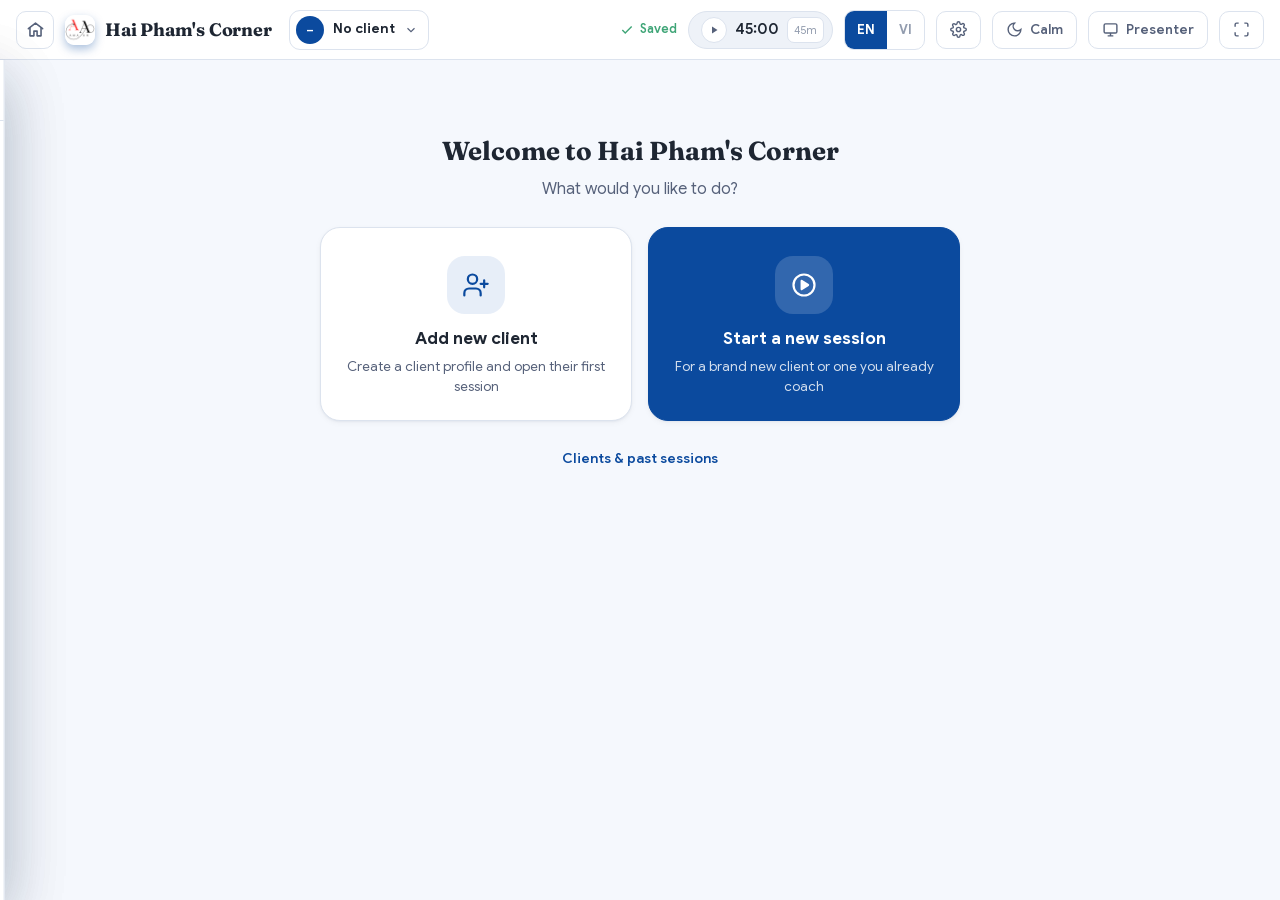
==== commit 68f5eed2: "Site theme: Deep royal blue (#0B4A9E) on a cool off-white; the Corner matches Co-Authored-By: Claude" ====
--- a/corner/index.html
+++ b/corner/index.html
@@ -30,18 +30,18 @@
 
 /* ============================================================ DESIGN TOKENS */
 :root{
-  --bg:#FAF7F2; --surface:#FFFFFF; --surface-2:#F4EEE5; --surface-3:#EFE7DA;
-  --ink:#2A2723; --ink-soft:#6E665B; --ink-faint:#A39A8C;
-  --line:#E8E0D2; --line-soft:#F0E9DD;
-  --primary:#2C5054; --primary-deep:#1f3a3d; --primary-soft:#E6EFEE;
+  --bg:#F5F8FD; --surface:#FFFFFF; --surface-2:#EEF2F8; --surface-3:#E5EBF4;
+  --ink:#1E2632; --ink-soft:#56617A; --ink-faint:#929CAE;
+  --line:#DCE3EE; --line-soft:#EAEFF6;
+  --primary:#0B4A9E; --primary-deep:#083A7E; --primary-soft:#E7EEF8;
   --gold:#D99B2B; --gold-soft:#FBEFD4;
   --violet:#C98A4B; --amber:#E0922F; --coral:#E2685C; --green:#3FA577; --slate:#5B6B7B;
   --radius:14px; --radius-sm:9px; --radius-lg:20px;
-  --shadow-sm:0 1px 2px rgba(40,32,20,.05),0 2px 6px rgba(40,32,20,.04);
-  --shadow:0 2px 10px rgba(40,32,20,.07),0 12px 36px rgba(40,32,20,.06);
-  --shadow-lg:0 18px 60px rgba(40,32,20,.16);
+  --shadow-sm:0 1px 2px rgba(15,30,60,.05),0 2px 6px rgba(15,30,60,.04);
+  --shadow:0 2px 10px rgba(15,30,60,.07),0 12px 36px rgba(15,30,60,.06);
+  --shadow-lg:0 18px 60px rgba(15,30,60,.16);
   --rail-w:64px; --ease:cubic-bezier(.4,0,.2,1);
-  --wheel-base:#F8F4EC; --wheel-grid:#EFE7DA; --wheel-spoke:#FFFFFF;
+  --wheel-base:#F3F6FB; --wheel-grid:#E5EBF4; --wheel-spoke:#FFFFFF;
   --font:'Google Sans', system-ui, -apple-system, 'Segoe UI', Roboto, sans-serif;
   --display:'Fraunces', Georgia, 'Times New Roman', serif;
 }
@@ -60,7 +60,7 @@
 .app{height:100vh;display:flex;flex-direction:column;}
 .topbar{height:60px;flex:0 0 60px;display:flex;align-items:center;gap:11px;padding:0 16px;background:var(--surface);border-bottom:1px solid var(--line);z-index:40;box-shadow:var(--shadow-sm);}
 .brand{display:flex;align-items:center;gap:10px;font-weight:700;font-size:18px;letter-spacing:-.2px;}
-.brand .logo{width:30px;height:30px;border-radius:9px;flex:0 0 30px;background:linear-gradient(135deg,var(--primary),var(--primary-deep));display:grid;place-items:center;color:#fff;font-weight:700;font-size:16px;box-shadow:0 4px 10px rgba(44,80,84,.35);overflow:hidden;}
+.brand .logo{width:30px;height:30px;border-radius:9px;flex:0 0 30px;background:linear-gradient(135deg,var(--primary),var(--primary-deep));display:grid;place-items:center;color:#fff;font-weight:700;font-size:16px;box-shadow:0 4px 10px rgba(11,74,158,.35);overflow:hidden;}
 .brand .logo.hasimg,.pin-brand .pin-logo.hasimg,.brand-prev .logo.hasimg{background:#fff;}
 .brand .logo img,.pin-brand .pin-logo img,.brand-prev .logo img{width:100%;height:100%;object-fit:cover;display:block;border-radius:inherit;}
 .pin-brand .pin-logo{overflow:hidden;}
@@ -98,7 +98,7 @@
 .timer .preset{width:auto;border-radius:7px;font-size:11px;color:var(--ink-faint);padding:0 6px;}
 .tbtn{display:inline-flex;align-items:center;gap:7px;height:38px;padding:0 13px;border-radius:10px;border:1px solid var(--line);background:var(--surface);color:var(--ink-soft);font-weight:600;font-size:13.5px;transition:.16s var(--ease);}
 .tbtn:hover{border-color:var(--primary);color:var(--primary);background:var(--primary-soft);}
-.tbtn.on{background:var(--primary);border-color:var(--primary);color:#fff;box-shadow:0 4px 12px rgba(44,80,84,.3);}
+.tbtn.on{background:var(--primary);border-color:var(--primary);color:#fff;box-shadow:0 4px 12px rgba(11,74,158,.3);}
 .tbtn svg{width:17px;height:17px;}
 .tbtn.home-btn{width:38px;padding:0;justify-content:center;flex:0 0 38px;text-decoration:none;}
 .home-btn svg{width:19px;height:19px;}
@@ -111,7 +111,7 @@
 .rail .rbtn{width:46px;height:46px;border-radius:13px;display:grid;place-items:center;color:var(--ink-soft);position:relative;transition:.15s var(--ease);}
 .rail .rbtn svg{width:22px;height:22px;}
 .rail .rbtn:hover{background:var(--surface-2);color:var(--primary);}
-.rail .rbtn.accent{background:var(--primary);color:#fff;box-shadow:0 6px 14px rgba(44,80,84,.32);}
+.rail .rbtn.accent{background:var(--primary);color:#fff;box-shadow:0 6px 14px rgba(11,74,158,.32);}
 .rail .rbtn.on{background:var(--primary-soft);color:var(--primary-deep);}
 .rail .rbtn .tip{position:absolute;left:56px;top:50%;transform:translateY(-50%) translateX(-6px);background:var(--ink);color:#fff;font-size:12px;font-weight:600;padding:5px 9px;border-radius:7px;white-space:nowrap;opacity:0;pointer-events:none;transition:.14s var(--ease);z-index:60;}
 .rail .rbtn:hover .tip{opacity:1;transform:translateY(-50%) translateX(0);}
@@ -122,7 +122,7 @@
 
 /* ============================================================ PINNED CGV */
 .pinned{position:sticky;top:0;z-index:18;padding-top:14px;margin-bottom:6px;}
-.cgv{background:linear-gradient(120deg,var(--primary-soft),#F6F1E9);border:1px solid var(--line);border-radius:var(--radius);padding:13px 18px;box-shadow:var(--shadow-sm);transition:box-shadow .2s var(--ease);}
+.cgv{background:linear-gradient(120deg,var(--primary-soft),#F3F6FB);border:1px solid var(--line);border-radius:var(--radius);padding:13px 18px;box-shadow:var(--shadow-sm);transition:box-shadow .2s var(--ease);}
 .pinned.stuck .cgv{box-shadow:var(--shadow);}
 .cgv .row{display:flex;align-items:center;gap:10px;margin-bottom:5px;}
 .cgv .tabs{display:flex;gap:3px;background:rgba(255,255,255,.55);border-radius:999px;padding:3px;}
@@ -152,7 +152,7 @@
 .block .b-actions button:hover{background:var(--surface-2);color:var(--coral);}
 .block .b-actions button.spotb:hover{color:var(--primary);}
 .block .b-body{padding:2px 16px 16px 16px;}
-.drop-ph{height:3px;background:var(--primary);border-radius:3px;margin:2px 0;box-shadow:0 0 8px rgba(44,80,84,.5);}
+.drop-ph{height:3px;background:var(--primary);border-radius:3px;margin:2px 0;box-shadow:0 0 8px rgba(11,74,158,.5);}
 
 /* Note */
 .rt-toolbar{display:flex;flex-wrap:wrap;align-items:center;gap:2px;padding:4px;margin-bottom:8px;border:1px solid var(--line);border-radius:10px;background:var(--surface-2);}
@@ -200,7 +200,7 @@
 .scale .dot.fill{background:var(--sc-color);border-color:var(--sc-color);color:#fff;}
 /* Scaling arrow: left→right arrow with 10 points; filled up to the chosen value, bubble on the chosen point */
 .scaling .sc-row .sc-arrow{flex:1;min-width:0;}
-.sc-arrow{position:relative;padding:34px 40px 30px 22px;border-radius:12px;outline:none;--sc-rail:#CFC6B5;--sc-lead:16px;}
+.sc-arrow{position:relative;padding:34px 40px 30px 22px;border-radius:12px;outline:none;--sc-rail:#C7D2E2;--sc-lead:16px;}
 .sc-arrow:focus-visible{box-shadow:0 0 0 3px var(--primary-soft);}
 .sc-track{position:relative;height:4px;}
 .sc-line{position:absolute;left:calc(-1 * var(--sc-lead));right:-30px;top:0;height:4px;border-radius:2px;background:var(--sc-rail);}
@@ -215,7 +215,7 @@
 .sc-pt.sel .sc-n{color:var(--sc-color);font-weight:800;font-size:14px;}
 .sc-marker{position:absolute;bottom:18px;transform:translateX(-50%);min-width:28px;height:23px;padding:0 7px;border-radius:7px;background:var(--sc-color);color:#fff;font-weight:700;font-size:13.5px;display:grid;place-items:center;pointer-events:none;box-shadow:0 3px 8px rgba(0,0,0,.12);transition:left .2s var(--ease);}
 .sc-marker::after{content:"";position:absolute;left:50%;top:100%;transform:translateX(-50%);border-top:6px solid var(--sc-color);border-left:6px solid transparent;border-right:6px solid transparent;}
-body.calm .sc-arrow{--sc-rail:#3E5E60;}
+body.calm .sc-arrow{--sc-rail:#34496B;}
 @media (max-width:680px){ .sc-arrow{padding:32px 30px 28px 16px;} .sc-pt{width:12px;height:12px;} .sc-pt.sel{width:18px;height:18px;box-shadow:0 0 0 3px color-mix(in srgb,var(--sc-color) 20%,transparent);}
   .sc-n{font-size:11px;} .sc-pt.sel .sc-n{font-size:12.5px;} .sc-arrow{--sc-lead:12px;} }
 
@@ -285,7 +285,7 @@
 .btn-ghost{background:var(--surface-2);color:var(--ink-soft);border:1px solid var(--line);} .btn-ghost:hover{border-color:var(--primary);color:var(--primary);}
 
 /* ============================================================ DRAWERS */
-.scrim{position:absolute;inset:0;background:rgba(40,32,20,.32);opacity:0;pointer-events:none;transition:.25s var(--ease);z-index:90;} .scrim.show{opacity:1;pointer-events:auto;}
+.scrim{position:absolute;inset:0;background:rgba(15,30,60,.32);opacity:0;pointer-events:none;transition:.25s var(--ease);z-index:90;} .scrim.show{opacity:1;pointer-events:auto;}
 .drawer{position:absolute;top:0;bottom:0;left:var(--rail-w);width:330px;background:var(--surface);border-right:1px solid var(--line);box-shadow:var(--shadow-lg);z-index:92;transform:translateX(-118%);transition:transform .26s var(--ease);display:flex;flex-direction:column;}
 .drawer.open{transform:translateX(0);}
 .drawer-h{padding:15px 16px;border-bottom:1px solid var(--line);display:flex;align-items:center;justify-content:space-between;} .drawer-h h3{font-size:15px;font-weight:700;}
@@ -313,7 +313,7 @@
 /* Lock screen — full-window, immersive, brand-forward. Covers the topbar so no
    client name leaks behind the lock. Warm cream→lavender field with drifting auras. */
 .overlay.pin{position:fixed;z-index:200;color:var(--ink);overflow:hidden;
-  background:radial-gradient(135% 100% at 50% -20%,#EFE6FF 0%,#FAF7F2 46%,#F4ECFF 100%);}
+  background:radial-gradient(135% 100% at 50% -20%,#E2EAF6 0%,#F5F8FD 46%,#EAF0F9 100%);}
 .overlay.pin::before,.overlay.pin::after{content:"";position:absolute;border-radius:50%;filter:blur(46px);pointer-events:none;animation:drift 16s var(--ease) infinite;}
 .overlay.pin::before{width:460px;height:460px;left:-130px;top:-120px;background:radial-gradient(circle,rgba(201,138,75,.22),transparent 70%);}
 .overlay.pin::after{width:540px;height:540px;right:-170px;bottom:-190px;background:radial-gradient(circle,rgba(217,155,43,.16),transparent 70%);animation-delay:-8s;}
@@ -321,12 +321,12 @@
   background:rgba(255,255,255,.72);backdrop-filter:blur(20px) saturate(1.3);-webkit-backdrop-filter:blur(20px) saturate(1.3);
   border:1px solid rgba(255,255,255,.7);border-radius:var(--radius-lg);box-shadow:var(--shadow-lg);animation:pinIn .5s var(--ease);}
 .pin-brand{display:inline-flex;align-items:center;gap:9px;font-weight:700;font-size:14.5px;letter-spacing:-.2px;color:var(--ink);margin-bottom:24px;}
-.pin-brand .pin-logo{width:32px;height:32px;border-radius:10px;flex:0 0 32px;background:linear-gradient(135deg,var(--primary),var(--primary-deep));color:#fff;display:grid;place-items:center;font-size:17px;box-shadow:0 6px 16px rgba(44,80,84,.4);}
+.pin-brand .pin-logo{width:32px;height:32px;border-radius:10px;flex:0 0 32px;background:linear-gradient(135deg,var(--primary),var(--primary-deep));color:#fff;display:grid;place-items:center;font-size:17px;box-shadow:0 6px 16px rgba(11,74,158,.4);}
 .pin-card h2{font-size:23px;font-weight:700;letter-spacing:-.3px;margin-bottom:7px;}
 .pin-card p{font-size:14px;color:var(--ink-soft);margin-bottom:24px;line-height:1.5;min-height:21px;}
 .pin-dots{display:flex;gap:14px;justify-content:center;margin-bottom:26px;}
 .pin-dots span{width:13px;height:13px;border-radius:50%;background:transparent;border:2px solid var(--line);transition:transform .18s var(--ease),background .18s,border-color .18s;}
-.pin-dots span.f{background:linear-gradient(135deg,var(--primary),var(--primary-deep));border-color:transparent;transform:scale(1.15);box-shadow:0 3px 9px rgba(44,80,84,.4);}
+.pin-dots span.f{background:linear-gradient(135deg,var(--primary),var(--primary-deep));border-color:transparent;transform:scale(1.15);box-shadow:0 3px 9px rgba(11,74,158,.4);}
 .pin-dots.err{animation:shake .42s var(--ease);}
 .pin-pad{display:grid;grid-template-columns:repeat(3,72px);gap:13px;justify-content:center;}
 .pin-pad button{height:62px;border-radius:16px;background:var(--surface);border:1px solid var(--line);color:var(--ink);font-size:23px;font-weight:600;font-variant-numeric:tabular-nums;box-shadow:var(--shadow-sm);transition:transform .09s var(--ease),background .15s,border-color .15s,color .15s;}
@@ -344,9 +344,9 @@
 @keyframes pinIn{from{opacity:0;transform:translateY(12px) scale(.985);}to{opacity:1;transform:none;}}
 @keyframes shake{10%,90%{transform:translateX(-2px);}20%,80%{transform:translateX(4px);}30%,50%,70%{transform:translateX(-9px);}40%,60%{transform:translateX(9px);}}
 /* Calm / dark mode adaptation */
-body.calm .overlay.pin{background:radial-gradient(135% 100% at 50% -15%,#1F3A3D 0%,#0C1A1C 55%,#11282A 100%);}
-body.calm .pin-card{background:rgba(18,40,42,.7);border-color:rgba(201,138,75,.24);}
-body.calm .pin-pad button{background:rgba(22,46,48,.62);}
+body.calm .overlay.pin{background:radial-gradient(135% 100% at 50% -15%,#083A7E 0%,#0A1424 55%,#0E1C33 100%);}
+body.calm .pin-card{background:rgba(16,30,54,.7);border-color:rgba(201,138,75,.24);}
+body.calm .pin-pad button{background:rgba(20,36,64,.62);}
 .overlay.empty{background:var(--bg);color:var(--ink);}
 /* start screen */
 .overlay.home{background:var(--bg);color:var(--ink);overflow-y:auto;align-items:flex-start;padding:clamp(24px,8vh,90px) 16px 32px;}
@@ -361,7 +361,7 @@
 .home-choice b{font-size:17px;font-weight:700;} .home-choice i{font-style:normal;font-size:13.5px;color:var(--ink-soft);line-height:1.45;}
 .home-choice.primary{background:var(--primary);border-color:var(--primary);color:#fff;} .home-choice.primary i{color:rgba(255,255,255,.82);}
 .home-choice.primary .hc-ic{background:rgba(255,255,255,.16);color:#fff;} .home-choice.primary:hover{background:var(--primary-deep);}
-body.calm .home-choice.primary{color:#0C1A1C;} body.calm .home-choice.primary i{color:rgba(12,26,28,.75);} body.calm .home-choice.primary .hc-ic{background:rgba(12,26,28,.14);color:#0C1A1C;}
+body.calm .home-choice.primary{color:#0A1424;} body.calm .home-choice.primary i{color:rgba(10,20,36,.75);} body.calm .home-choice.primary .hc-ic{background:rgba(10,20,36,.14);color:#0A1424;}
 .home-links{display:flex;flex-direction:column;align-items:center;gap:8px;margin-top:22px;}
 .home-link{color:var(--primary);font-weight:600;font-size:14px;padding:6px 10px;border-radius:8px;max-width:100%;overflow:hidden;text-overflow:ellipsis;white-space:nowrap;} .home-link:hover{background:var(--primary-soft);}
 .hp-head{position:relative;display:flex;align-items:center;justify-content:center;margin-bottom:18px;min-height:38px;}
@@ -389,7 +389,7 @@
 .cl-ic{width:38px;height:38px;flex:0 0 38px;border-radius:11px;display:grid;place-items:center;background:var(--primary-soft);color:var(--primary);} .cl-ic svg{width:19px;height:19px;}
 .cl-opt:hover{border-color:var(--primary);}
 .cl-opt.save{background:var(--primary);border-color:var(--primary);color:#fff;} .cl-opt.save i{color:rgba(255,255,255,.82);} .cl-opt.save .cl-ic{background:rgba(255,255,255,.16);color:#fff;} .cl-opt.save:hover{background:var(--primary-deep);}
-body.calm .cl-opt.save{color:#0C1A1C;} body.calm .cl-opt.save i{color:rgba(12,26,28,.75);} body.calm .cl-opt.save .cl-ic{background:rgba(12,26,28,.14);color:#0C1A1C;}
+body.calm .cl-opt.save{color:#0A1424;} body.calm .cl-opt.save i{color:rgba(10,20,36,.75);} body.calm .cl-opt.save .cl-ic{background:rgba(10,20,36,.14);color:#0A1424;}
 .cl-opt.discard .cl-ic{background:color-mix(in srgb,var(--coral) 14%,transparent);color:var(--coral);} .cl-opt.discard:hover{border-color:var(--coral);}
 .cl-opt.discard.armed{border-color:var(--coral);background:color-mix(in srgb,var(--coral) 9%,var(--surface));} .cl-opt.discard.armed i{color:var(--coral);font-weight:600;}
 .empty-card{text-align:center;max-width:380px;padding:40px;}
@@ -413,16 +413,16 @@
 .toast.show{opacity:1;transform:translateX(-50%) translateY(0);}
 
 /* ============================================================ MODES */
-body.calm .canvas-wrap{background:radial-gradient(1100px 680px at 50% -8%,#1F3A3D 0%,#11282A 55%,#0a1617 100%);}
-body.calm .canvas-wrap::before{content:"";position:absolute;inset:0;pointer-events:none;z-index:0;background:radial-gradient(620px 420px at 82% 14%,rgba(47,98,102,.22),transparent 70%),radial-gradient(520px 380px at 12% 80%,rgba(217,168,119,.16),transparent 70%);animation:drift 14s var(--ease) infinite;}
-body.calm{--bg:#0C1A1C;--surface:#132729;--surface-2:#183133;--surface-3:#1f3c3e;--ink:#E4EFEC;--ink-soft:#A9C4C0;--ink-faint:#7C9A96;--line:#2A4A4C;--line-soft:#203B3D;--primary:#D9A877;--primary-deep:#C98A4B;--primary-soft:#1D3A3B;--gold:#E7B65C;--gold-soft:#3A2E18;--wheel-base:#17302F;--wheel-grid:#2A4A4C;--wheel-spoke:#0C1A1C;}
-body.calm .topbar,body.calm .rail,body.calm .drawer,body.calm .ab-menu,body.calm .modal-card{background:#0F2224;border-color:var(--line);}
+body.calm .canvas-wrap{background:radial-gradient(1100px 680px at 50% -8%,#083A7E 0%,#0E1C33 55%,#0a1617 100%);}
+body.calm .canvas-wrap::before{content:"";position:absolute;inset:0;pointer-events:none;z-index:0;background:radial-gradient(620px 420px at 82% 14%,rgba(30,80,150,.22),transparent 70%),radial-gradient(520px 380px at 12% 80%,rgba(217,168,119,.16),transparent 70%);animation:drift 14s var(--ease) infinite;}
+body.calm{--bg:#0A1424;--surface:#111F36;--surface-2:#16263F;--surface-3:#1D3150;--ink:#E4EFEC;--ink-soft:#A9C4C0;--ink-faint:#7C9A96;--line:#2A3E5E;--line-soft:#1F3350;--primary:#D9A877;--primary-deep:#C98A4B;--primary-soft:#1A2F52;--gold:#E7B65C;--gold-soft:#3A2E18;--wheel-base:#14243C;--wheel-grid:#2A3E5E;--wheel-spoke:#0A1424;}
+body.calm .topbar,body.calm .rail,body.calm .drawer,body.calm .ab-menu,body.calm .modal-card{background:#0D192D;border-color:var(--line);}
 body.calm .canvas{max-width:1180px;position:relative;z-index:1;}
-body.calm .cgv{background:linear-gradient(120deg,rgba(47,98,102,.32),rgba(30,70,72,.26));border-color:#2F5A5C;box-shadow:0 12px 55px rgba(47,98,102,.28);}
+body.calm .cgv{background:linear-gradient(120deg,rgba(30,80,150,.32),rgba(30,70,72,.26));border-color:#2F5A5C;box-shadow:0 12px 55px rgba(30,80,150,.28);}
 body.calm .cgv .tabs{background:rgba(255,255,255,.08);}
-body.calm .block,body.calm .scaling .sc-title{background:rgba(22,46,48,.62);border-color:var(--line);}
-body.calm .rt-toolbar,body.calm .llnote,body.calm .scale .dot,body.calm .reflect{background:rgba(10,24,26,.5);}
-body.calm .saved{color:#8FE9C0;} body.calm .add-block .ab-btn{background:rgba(22,46,48,.5);}
+body.calm .block,body.calm .scaling .sc-title{background:rgba(20,36,64,.62);border-color:var(--line);}
+body.calm .rt-toolbar,body.calm .llnote,body.calm .scale .dot,body.calm .reflect{background:rgba(8,18,34,.5);}
+body.calm .saved{color:#8FE9C0;} body.calm .add-block .ab-btn{background:rgba(20,36,64,.5);}
 body.calm .wcard.commit{background:rgba(226,104,92,.15);} body.calm .wcard.resource{background:rgba(63,165,119,.15);}
 
 body.present .rail,body.present .topbar .coach-only,body.present .drawer,body.present .scrim,body.present .block .b-actions,body.present .block .handle,body.present .add-block,body.present .sessionchip{display:none !important;}
@@ -683,7 +683,7 @@
     return d.toLocaleDateString(LL.i18n.lang==='vi'?'vi-VN':'en-GB',{day:'numeric',month:'short'});},
   clone:(o)=>JSON.parse(JSON.stringify(o)),
   initials(name){return (name||'?').trim().split(/\s+/).slice(0,2).map(w=>w[0]||'').join('').toUpperCase()||'?';},
-  color(seed){const cs=['#2C5054','#C98A4B','#E0922F','#E2685C','#3FA577','#2BB3A3','#D99B2B','#5B6B7B'];
+  color(seed){const cs=['#0B4A9E','#C98A4B','#E0922F','#E2685C','#3FA577','#2BB3A3','#D99B2B','#5B6B7B'];
     let h=0;for(const c of (seed||''))h=(h*31+c.charCodeAt(0))>>>0;return cs[h%cs.length];}
 };
 const el=U.el, esc=U.esc;
@@ -932,7 +932,7 @@
      colour input). Returns the wrap element; calls onPick(hex) on every change. */
   colorPicker(initial, onPick, opts){
     opts=opts||{};
-    const DEF=opts.def||'#2C5054';
+    const DEF=opts.def||'#0B4A9E';
     const PRESETS=opts.presets||LL.COLOR_BANK||['#E53935','#FB8C00','#FDD835','#43A047','#00897B','#1E88E5','#3949AB','#8E24AA','#EC407A','#607D8B'];
     let cur=initial||null;
     const trig=el('button',{class:'cp-trig'+(opts.trigClass?' '+opts.trigClass:''),title:opts.title||'Colour'});
@@ -1172,7 +1172,7 @@
      +'<div class="grp"><button class="b" data-cmd="bold">B</button><button class="i" data-cmd="italic">I</button><button class="u" data-cmd="underline">U</button></div>'
      +'<div class="grp"><button data-cmd="insertUnorderedList" title="Bulleted"><svg width="16" height="16" viewBox="0 0 24 24" fill="none" stroke="currentColor" stroke-width="2"><circle cx="4" cy="6" r="1.4" fill="currentColor"/><circle cx="4" cy="12" r="1.4" fill="currentColor"/><circle cx="4" cy="18" r="1.4" fill="currentColor"/><path d="M9 6h11M9 12h11M9 18h11"/></svg></button>'
      +'<button data-cmd="insertOrderedList" title="Numbered"><svg width="16" height="16" viewBox="0 0 24 24" fill="none" stroke="currentColor" stroke-width="2"><path d="M9 6h11M9 12h11M9 18h11M4 5v3M4 11h1.5L4 13h1.5M4 17h1.5v1H4v1h1.5"/></svg></button></div>'
-     +'<div class="grp"><label title="Text colour"><svg viewBox="0 0 24 24" fill="none" stroke="currentColor" stroke-width="2"><path d="M5 19h14M7 15l5-11 5 11M9 11h6"/></svg><span class="bar" style="background:var(--ink)"></span><input type="color" value="#2A2723" data-cmd="foreColor"></label>'
+     +'<div class="grp"><label title="Text colour"><svg viewBox="0 0 24 24" fill="none" stroke="currentColor" stroke-width="2"><path d="M5 19h14M7 15l5-11 5 11M9 11h6"/></svg><span class="bar" style="background:var(--ink)"></span><input type="color" value="#1E2632" data-cmd="foreColor"></label>'
      +'<label title="Highlight"><svg viewBox="0 0 24 24" fill="none" stroke="currentColor" stroke-width="2"><path d="M4 20h16M12 4l5 5L9 17H4v-5z"/></svg><span class="bar" style="background:#FBE38B"></span><input type="color" value="#FBE38B" data-cmd="hiliteColor"></label></div>';
     const ed=el('div',{class:'note-edit',contenteditable:'true','data-ph':t('note_ph')});
     ed.innerHTML=block.html||''; if(!ed.textContent.trim()&&!block.html)ed.classList.add('empty');
@@ -1408,14 +1408,14 @@
       try{ const im=await db.get('images',b.imageId); if(im&&im.dataUrl)map[b.imageId]=im.dataUrl; }catch(e){} } }
     return map; }
   /* the same 1–10 arrow as on screen, as SVG: grey arrow, coloured up to the value, bubble on the chosen point */
-  function scaleBar(v,color){ const c=color||'#2C5054', rail='#CFC6B5', X0=40, X1=640, x=i=>X0+(i-1)*(X1-X0)/9, Y=46;
+  function scaleBar(v,color){ const c=color||'#0B4A9E', rail='#C7D2E2', X0=40, X1=640, x=i=>X0+(i-1)*(X1-X0)/9, Y=46;
     let s=`<svg class="scalearrow" viewBox="0 0 700 92" xmlns="http://www.w3.org/2000/svg" style="width:100%;height:auto;display:block;font-family:inherit">`;
     s+=`<line x1="${X0-18}" y1="${Y}" x2="${X1+40}" y2="${Y}" stroke="${rail}" stroke-width="4" stroke-linecap="round"/>`;
     s+=`<polygon points="${X1+56},${Y} ${X1+40},${Y-9} ${X1+40},${Y+9}" fill="${rail}"/>`;
     if(v) s+=`<line x1="${X0-18}" y1="${Y}" x2="${x(v)}" y2="${Y}" stroke="${c}" stroke-width="4" stroke-linecap="round"/>`;
     for(let i=1;i<=10;i++){ const on=v&&i<=v, sel=v===i;
       s+=`<circle cx="${x(i)}" cy="${Y}" r="${sel?12:8}" fill="${on?c:'#fff'}" stroke="${on?c:rail}" stroke-width="2.5"/>`;
-      s+=`<text x="${x(i)}" y="${Y+32}" text-anchor="middle" font-size="${sel?16:14}" font-weight="${sel?800:600}" fill="${sel?c:'#A39A8C'}">${i}</text>`; }
+      s+=`<text x="${x(i)}" y="${Y+32}" text-anchor="middle" font-size="${sel?16:14}" font-weight="${sel?800:600}" fill="${sel?c:'#929CAE'}">${i}</text>`; }
     if(v){ const cx=x(v); s+=`<rect x="${cx-17}" y="${Y-46}" width="34" height="24" rx="7" fill="${c}"/>`
       +`<polygon points="${cx-6},${Y-22} ${cx+6},${Y-22} ${cx},${Y-16}" fill="${c}"/>`
       +`<text x="${cx}" y="${Y-28.5}" text-anchor="middle" font-size="15" font-weight="700" fill="#fff">${v}</text>`; }
@@ -1438,7 +1438,7 @@
       else if(b.type==='exercise'){ const def=LL.registry.get(b.exerciseId);
         if(def&&def.exportSummary){ try{ const h=def.exportSummary(b.data||{},lang); if(h&&h.trim())parts.push('<section class="blk ex">'+h+'</section>'); }
           catch(e){ console.warn('takeaway: '+b.exerciseId+' export failed',e);
-            parts.push(`<section class="blk ex"><h2>${esc((def.title&&(def.title[lang]||def.title.en))||b.exerciseId)}</h2><p style="color:#A39A8C">(could not be included)</p></section>`); } }
+            parts.push(`<section class="blk ex"><h2>${esc((def.title&&(def.title[lang]||def.title.en))||b.exerciseId)}</h2><p style="color:#929CAE">(could not be included)</p></section>`); } }
         if(b.data&&Array.isArray(b.data.actions))actions.push(...b.data.actions.filter(x=>x&&x.trim()));
         if(b.data&&Array.isArray(b.data.arrows))actions.push(...b.data.arrows.filter(x=>x&&x.trim())); }
     }
@@ -1457,33 +1457,33 @@
   }
 
   const DOC_CSS=
-   ".take-doc{font-family:'Google Sans',system-ui,-apple-system,sans-serif;color:#2A2723;background:#FAF7F2;padding:28px;-webkit-print-color-adjust:exact;print-color-adjust:exact;}"
+   ".take-doc{font-family:'Google Sans',system-ui,-apple-system,sans-serif;color:#1E2632;background:#F5F8FD;padding:28px;-webkit-print-color-adjust:exact;print-color-adjust:exact;}"
   +".take-doc *{box-sizing:border-box;}"
-  +".take-doc .wrap{max-width:720px;margin:0 auto;background:#fff;border:1px solid #ECE3D4;border-radius:20px;padding:40px 44px;box-shadow:0 12px 40px rgba(40,32,20,.07);}"
-  +".take-doc header{display:flex;gap:16px;align-items:flex-start;border-bottom:2px solid #F0E9DC;padding-bottom:22px;margin-bottom:6px;}"
-  +".take-doc .logo{width:46px;height:46px;border-radius:13px;background:linear-gradient(135deg,#C98A4B,#1f3a3d);color:#fff;display:grid;place-items:center;font-weight:700;font-size:22px;flex:0 0 auto;}"
-  +".take-doc .logo.img{background:#fff;border:1px solid #ECE3D4;overflow:hidden;} .take-doc .logo.img img{width:100%;height:100%;object-fit:cover;display:block;}"
+  +".take-doc .wrap{max-width:720px;margin:0 auto;background:#fff;border:1px solid #DFE6F0;border-radius:20px;padding:40px 44px;box-shadow:0 12px 40px rgba(15,30,60,.07);}"
+  +".take-doc header{display:flex;gap:16px;align-items:flex-start;border-bottom:2px solid #E7EDF5;padding-bottom:22px;margin-bottom:6px;}"
+  +".take-doc .logo{width:46px;height:46px;border-radius:13px;background:linear-gradient(135deg,#C98A4B,#083A7E);color:#fff;display:grid;place-items:center;font-weight:700;font-size:22px;flex:0 0 auto;}"
+  +".take-doc .logo.img{background:#fff;border:1px solid #DFE6F0;overflow:hidden;} .take-doc .logo.img img{width:100%;height:100%;object-fit:cover;display:block;}"
   +".take-doc .htxt{flex:1;min-width:0;} .take-doc h1{font-family:'Fraunces',Georgia,'Times New Roman',serif;font-size:27px;line-height:1.18;margin:0 0 4px;font-weight:700;letter-spacing:-.2px;}"
-  +".take-doc .sub{color:#6E665B;font-size:13.5px;} .take-doc .sub b{color:#4A4036;font-weight:600;}"
-  +".take-doc .date{color:#A39A8C;font-size:12px;margin-top:7px;text-transform:uppercase;letter-spacing:.6px;}"
-  +".take-doc section.blk{padding:18px 0;border-bottom:1px solid #F4EFE6;break-inside:avoid;} .take-doc section.blk:last-of-type{border-bottom:none;}"
-  +".take-doc h2{font-size:11.5px;text-transform:uppercase;letter-spacing:.8px;color:#6F8F8C;margin:0 0 10px;font-weight:700;}"
+  +".take-doc .sub{color:#56617A;font-size:13.5px;} .take-doc .sub b{color:#323C4E;font-weight:600;}"
+  +".take-doc .date{color:#929CAE;font-size:12px;margin-top:7px;text-transform:uppercase;letter-spacing:.6px;}"
+  +".take-doc section.blk{padding:18px 0;border-bottom:1px solid #EEF2F8;break-inside:avoid;} .take-doc section.blk:last-of-type{border-bottom:none;}"
+  +".take-doc h2{font-size:11.5px;text-transform:uppercase;letter-spacing:.8px;color:#6A7F9E;margin:0 0 10px;font-weight:700;}"
   +".take-doc p{font-size:15.5px;line-height:1.62;margin:0 0 8px;} .take-doc p:last-child{margin-bottom:0;} .take-doc .note{font-size:15.5px;line-height:1.62;}"
-  +".take-doc .metaphor{font-family:'Fraunces',Georgia,'Times New Roman',serif;font-style:italic;font-weight:500;font-size:20px;color:#1F3A3D;line-height:1.4;}"
-  +".take-doc .vimg{margin:0 0 14px;border-radius:14px;overflow:hidden;border:1px solid #ECE3D4;} .take-doc .vimg img{width:100%;display:block;}"
+  +".take-doc .metaphor{font-family:'Fraunces',Georgia,'Times New Roman',serif;font-style:italic;font-weight:500;font-size:20px;color:#083A7E;line-height:1.4;}"
+  +".take-doc .vimg{margin:0 0 14px;border-radius:14px;overflow:hidden;border:1px solid #DFE6F0;} .take-doc .vimg img{width:100%;display:block;}"
   +".take-doc section.scale .scale-row{display:flex;align-items:center;gap:12px;margin-bottom:11px;}"
-  +".take-doc .snum{background:#2C5054;color:#fff;width:38px;height:38px;border-radius:11px;display:grid;place-items:center;font-weight:700;font-size:17px;flex:0 0 auto;}"
+  +".take-doc .snum{background:#0B4A9E;color:#fff;width:38px;height:38px;border-radius:11px;display:grid;place-items:center;font-weight:700;font-size:17px;flex:0 0 auto;}"
   +".take-doc .stitle{font-weight:600;font-size:15.5px;} .take-doc .scalebar{display:flex;gap:4px;}"
-  +".take-doc .scalebar .seg{flex:1;height:8px;border-radius:4px;background:#EDE7DA;} .take-doc .scalebar .seg.on{background:linear-gradient(90deg,#C98A4B,#2C5054);}"
+  +".take-doc .scalebar .seg{flex:1;height:8px;border-radius:4px;background:#E2E8F1;} .take-doc .scalebar .seg.on{background:linear-gradient(90deg,#C98A4B,#0B4A9E);}"
   +".take-doc ul.acts{margin:0;padding:0;list-style:none;}"
-  +".take-doc ul.acts li{position:relative;padding:8px 0 8px 30px;font-size:15.5px;line-height:1.5;border-bottom:1px solid #F4EFE6;} .take-doc ul.acts li:last-child{border-bottom:none;}"
+  +".take-doc ul.acts li{position:relative;padding:8px 0 8px 30px;font-size:15.5px;line-height:1.5;border-bottom:1px solid #EEF2F8;} .take-doc ul.acts li:last-child{border-bottom:none;}"
   +".take-doc ul.acts li:before{content:'';position:absolute;left:2px;top:11px;width:16px;height:16px;border-radius:50%;background:#E9F4EE;border:1.5px solid #3FA577;}"
   +".take-doc .ex svg{max-width:100%;height:auto;}"
   +".take-doc section.wins-sec h2{color:#C9893B;} .take-doc section.appr{border-bottom:none;}"
-  +".take-doc .appr-card{background:linear-gradient(135deg,#FBF6EC,#F6EFE0);border:1px solid #EBDFC6;border-radius:16px;padding:22px 24px;break-inside:avoid;}"
+  +".take-doc .appr-card{background:linear-gradient(135deg,#F7F9FD,#EEF3FA);border:1px solid #D9E2EE;border-radius:16px;padding:22px 24px;break-inside:avoid;}"
   +".take-doc .appr-h{font-size:11.5px;text-transform:uppercase;letter-spacing:.8px;color:#C49A3B;font-weight:700;margin-bottom:8px;}"
   +".take-doc .appr-card p{font-family:'Fraunces',Georgia,'Times New Roman',serif;font-size:17.5px;line-height:1.55;font-style:italic;font-weight:500;color:#5A4A2E;}"
-  +".take-doc footer{margin-top:22px;padding-top:16px;border-top:1px solid #F0E9DC;text-align:center;color:#B3A998;font-size:12px;letter-spacing:.3px;}"
+  +".take-doc footer{margin-top:22px;padding-top:16px;border-top:1px solid #E7EDF5;text-align:center;color:#98A3B5;font-size:12px;letter-spacing:.3px;}"
   +"@media print{.take-doc{background:#fff;padding:0;} .take-doc .wrap{box-shadow:none;border:none;border-radius:0;max-width:none;padding:18px 22px;} @page{margin:14mm;}}";
 
   function preview(imgs){ return `<style>${DOC_CSS}</style>${buildInner(imgs)}`; }
@@ -1579,11 +1579,11 @@
       el('span',{},el('div',{class:'mt'},title),el('div',{class:'md'},desc)));
     const grp=(label)=>m.appendChild(el('div',{class:'ab-group'},label));
     grp(t('grp_blocks'));
-    m.appendChild(item('<svg width="18" height="18" viewBox="0 0 24 24" fill="none" stroke="currentColor" stroke-width="2"><path d="M4 6h16M4 12h16M4 18h10"/></svg>','#E6EFEE','var(--primary)',t('bt_note'),t('bd_note'),()=>{LL.blocks.add('note');LL.ui.closeAddMenu();}));
+    m.appendChild(item('<svg width="18" height="18" viewBox="0 0 24 24" fill="none" stroke="currentColor" stroke-width="2"><path d="M4 6h16M4 12h16M4 18h10"/></svg>','#E7EEF8','var(--primary)',t('bt_note'),t('bd_note'),()=>{LL.blocks.add('note');LL.ui.closeAddMenu();}));
     m.appendChild(item('<svg width="18" height="18" viewBox="0 0 24 24" fill="none" stroke="currentColor" stroke-width="2"><path d="M3 18v-5M9 18V8M15 18v-7M21 18v-3"/></svg>','#FBEFD4','var(--gold)',t('bt_scaling'),t('bd_scaling'),()=>{LL.blocks.add('scaling');LL.ui.closeAddMenu();}));
-    m.appendChild(item('<svg width="18" height="18" viewBox="0 0 24 24" fill="none" stroke="currentColor" stroke-width="2"><path d="M2 12s3.5-7 10-7 10 7 10 7-3.5 7-10 7-10-7-10-7z"/><circle cx="12" cy="12" r="3"/></svg>','#E3EDEC','var(--violet)',t('bt_vision'),t('bd_vision'),()=>{LL.blocks.add('vision');LL.ui.closeAddMenu();}));
+    m.appendChild(item('<svg width="18" height="18" viewBox="0 0 24 24" fill="none" stroke="currentColor" stroke-width="2"><path d="M2 12s3.5-7 10-7 10 7 10 7-3.5 7-10 7-10-7-10-7z"/><circle cx="12" cy="12" r="3"/></svg>','#E4ECF7','var(--violet)',t('bt_vision'),t('bd_vision'),()=>{LL.blocks.add('vision');LL.ui.closeAddMenu();}));
     const exs=LL.registry.all();
-    if(exs.length){ grp(t('grp_exercises')); const cols=['#2C5054','#5B6B7B','#C98A4B','#3FA577','#E0922F'];
+    if(exs.length){ grp(t('grp_exercises')); const cols=['#0B4A9E','#5B6B7B','#C98A4B','#3FA577','#E0922F'];
       exs.forEach((def,i)=>{ const ti=def.title?(def.title[LL.i18n.lang]||def.title.en):def.id; const td=def.desc?(def.desc[LL.i18n.lang]||def.desc.en):'';
         m.appendChild(item(def.icon||'<svg width="18" height="18" viewBox="0 0 24 24" fill="none" stroke="currentColor" stroke-width="2"><circle cx="12" cy="12" r="9"/><path d="M12 3v9l6 4"/></svg>',cols[i%cols.length]+'22',cols[i%cols.length],ti,td,()=>{LL.blocks.add('exercise',def.id);LL.ui.closeAddMenu();})); }); }
     // Wrap each group label + its items in a section, so the sticky labels hand over cleanly while scrolling.
@@ -1770,12 +1770,12 @@
     let h='<h2>MetaProgs</h2>';
     if(head.length) h+='<p>'+head.map(([k,v])=>'<b>'+esc(k)+':</b> '+esc(v)).join(' · ')+'</p>';
     h+='<table style="width:100%;border-collapse:collapse;margin:8px 0;font-size:14px">'
-      +'<thead><tr><th style="text-align:left;padding:6px 8px;border-bottom:2px solid #E6EFEE">'+esc(L.colQ)+'</th>'
-      +'<th style="text-align:left;padding:6px 8px;border-bottom:2px solid #E6EFEE">'+esc(L.colV)+'</th></tr></thead><tbody>';
+      +'<thead><tr><th style="text-align:left;padding:6px 8px;border-bottom:2px solid #E7EEF8">'+esc(L.colQ)+'</th>'
+      +'<th style="text-align:left;padding:6px 8px;border-bottom:2px solid #E7EEF8">'+esc(L.colV)+'</th></tr></thead><tbody>';
     rows.forEach(({tr,sel,vw})=>{
       h+='<tr><td style="vertical-align:top;padding:7px 8px;border-bottom:1px solid #F4EFE6">'
         +(tr.q?'<div style="font-size:13px;color:#6E665B">'+esc(tr.q[lg])+'</div>':'')
-        +'<div style="font-weight:700;color:#2C5054">'+esc(tr.t[lg])+'</div>'
+        +'<div style="font-weight:700;color:#0B4A9E">'+esc(tr.t[lg])+'</div>'
         +'<div>'+(sel.length?sel.map(s=>'☑ '+esc(s)).join('<br>'):'<span style="color:#A39A8C">—</span>')+'</div></td>'
         +'<td style="vertical-align:top;padding:7px 8px;border-bottom:1px solid #F4EFE6">'+(vw?esc(vw).replace(/\n/g,'<br>'):'')+'</td></tr>';
     });
@@ -1806,7 +1806,7 @@
   .mp-v{display:flex;}
   .mp-words{min-height:84px;height:100%;}
   .mp-foot{font-size:12.5px;font-style:italic;color:var(--ink-soft);}
-  body.calm .mp-in{background:rgba(10,24,26,.5);}
+  body.calm .mp-in{background:rgba(8,18,34,.5);}
   body.calm .mp-th{background:rgba(201,138,75,.16);color:inherit;}
   @media (max-width:680px){
     .mp-head{grid-template-columns:minmax(0,1fr) minmax(0,1fr);} .mp-head .mp-f:first-child{grid-column:1/-1;}
@@ -1990,7 +1990,7 @@
      +'<div class="grp"><button class="b" data-cmd="bold">B</button><button class="i" data-cmd="italic">I</button><button class="u" data-cmd="underline">U</button></div>'
      +'<div class="grp"><button data-cmd="insertUnorderedList" title="Bulleted"><svg width="16" height="16" viewBox="0 0 24 24" fill="none" stroke="currentColor" stroke-width="2"><circle cx="4" cy="6" r="1.4" fill="currentColor"/><circle cx="4" cy="12" r="1.4" fill="currentColor"/><circle cx="4" cy="18" r="1.4" fill="currentColor"/><path d="M9 6h11M9 12h11M9 18h11"/></svg></button>'
      +'<button data-cmd="insertOrderedList" title="Numbered"><svg width="16" height="16" viewBox="0 0 24 24" fill="none" stroke="currentColor" stroke-width="2"><path d="M9 6h11M9 12h11M9 18h11M4 5v3M4 11h1.5L4 13h1.5M4 17h1.5v1H4v1h1.5"/></svg></button></div>'
-     +'<div class="grp"><label title="Text colour"><svg viewBox="0 0 24 24" fill="none" stroke="currentColor" stroke-width="2"><path d="M5 19h14M7 15l5-11 5 11M9 11h6"/></svg><span class="bar" style="background:var(--ink)"></span><input type="color" value="#2A2723" data-cmd="foreColor"></label>'
+     +'<div class="grp"><label title="Text colour"><svg viewBox="0 0 24 24" fill="none" stroke="currentColor" stroke-width="2"><path d="M5 19h14M7 15l5-11 5 11M9 11h6"/></svg><span class="bar" style="background:var(--ink)"></span><input type="color" value="#1E2632" data-cmd="foreColor"></label>'
      +'<label title="Highlight"><svg viewBox="0 0 24 24" fill="none" stroke="currentColor" stroke-width="2"><path d="M4 20h16M12 4l5 5L9 17H4v-5z"/></svg><span class="bar" style="background:#FBE38B"></span><input type="color" value="#FBE38B" data-cmd="hiliteColor"></label></div>';
     const noteEd=el('div',{class:'note-edit pw-noteed',contenteditable:'true','data-ph':L().notePh});
     /* migrate old plain-text notes; new notes are stored as HTML */
@@ -2113,15 +2113,15 @@
     const IID='pwx'+Math.random().toString(36).slice(2,8);
     h+=`<style>.pwx{display:flex;flex-wrap:wrap;gap:12px;justify-content:center;margin:6px 0 10px;}
       .pwx figure{margin:0;flex:1 1 200px;max-width:${wheels.length>1?330:440}px;text-align:center;}
-      .pwx figcaption{font-weight:700;font-size:13px;color:#2C5054;margin-bottom:2px;}
+      .pwx figcaption{font-weight:700;font-size:13px;color:#0B4A9E;margin-bottom:2px;}
       .pwx svg{width:100%;height:auto;}
-      .pwx .pw-grid{fill:none;stroke:#eae2d2;stroke-width:1;} .pwx .pw-grid.major{stroke:#d8cdb8;}
+      .pwx .pw-grid{fill:none;stroke:#eae2d2;stroke-width:1;} .pwx .pw-grid.major{stroke:#CBD5E3;}
       .pwx .pw-rim{fill:none;stroke:#cbbfa3;stroke-width:2.4;} .pwx .pw-axis{stroke:#dcd2bd;stroke-width:1.2;}
       .pwx .pw-bg{fill:transparent;} .pwx .pw-fill{stroke:rgba(0,0,0,.16);stroke-width:1.2;}
-      .pwx .pw-hub{fill:#fff;stroke:#d4c9b2;stroke-width:1.5;} .pwx .pw-hub-dot{fill:#c7bb9f;}
+      .pwx .pw-hub{fill:#fff;stroke:#C5D0DF;stroke-width:1.5;} .pwx .pw-hub-dot{fill:#c7bb9f;}
       .pwx .pw-scorebg{fill:rgba(255,255,255,.85);stroke:rgba(0,0,0,.07);stroke-width:1;}
-      .pwx .pw-label{font-size:26px;fill:#2A2723;font-weight:600;font-family:inherit;}
-      .pwx .pw-score{font-weight:700;font-size:24px;fill:#2A2723;text-anchor:middle;paint-order:stroke;stroke:#fff;stroke-width:2px;stroke-linejoin:round;}
+      .pwx .pw-label{font-size:26px;fill:#1E2632;font-weight:600;font-family:inherit;}
+      .pwx .pw-score{font-weight:700;font-size:24px;fill:#1E2632;text-anchor:middle;paint-order:stroke;stroke:#fff;stroke-width:2px;stroke-linejoin:round;}
       .pwx .scaled .pw-label{font-size:38px;} .pwx .scaled .pw-score{font-size:30px;stroke-width:3px;}
       .pwx .pw-starwash{fill:#D99B2B;opacity:.16;} .pwx .pw-starrim{fill:none;stroke:#D99B2B;stroke-width:6;stroke-linecap:round;}
       .pwx .pw-kprefix{fill:#D99B2B;font-weight:800;}</style>`;
@@ -2152,13 +2152,13 @@
   .pw-svgwrap{width:100%;display:flex;justify-content:center;}
   .pw-svg{width:100%;height:auto;user-select:none;touch-action:none;}
   .pw-svg .pw-grid{fill:none;stroke:#eae2d2;stroke-width:1;}
-  .pw-svg .pw-grid.major{stroke:#d8cdb8;}
+  .pw-svg .pw-grid.major{stroke:#CBD5E3;}
   .pw-svg .pw-rim{fill:none;stroke:#cbbfa3;stroke-width:2.4;}
   .pw-svg .pw-axis{stroke:#dcd2bd;stroke-width:1.2;}
   .pw-svg .pw-bg{fill:transparent;cursor:crosshair;}
-  .pw-svg .pw-bg:hover{fill:rgba(44,80,84,.06);}
+  .pw-svg .pw-bg:hover{fill:rgba(11,74,158,.06);}
   .pw-svg .pw-fill{stroke:rgba(0,0,0,.16);stroke-width:1.2;pointer-events:none;}
-  .pw-svg .pw-hub{fill:var(--surface);stroke:#d4c9b2;stroke-width:1.5;pointer-events:none;}
+  .pw-svg .pw-hub{fill:var(--surface);stroke:#C5D0DF;stroke-width:1.5;pointer-events:none;}
   .pw-svg .pw-hub-dot{fill:#c7bb9f;pointer-events:none;}
   .pw-svg .pw-scorebg{fill:rgba(255,255,255,.85);stroke:rgba(0,0,0,.07);stroke-width:1;pointer-events:none;}
   .pw-svg .pw-label{font-size:26px;fill:var(--ink);text-anchor:middle;font-weight:600;pointer-events:none;}
@@ -2219,7 +2219,7 @@
    Exports an .ics calendar and a PNG. All state lives in block.data. */
 (function(){
 const DAY=86400000;
-const PRESETS=['#2C5054','#C98A4B','#2BB3A3','#3FA577','#D99B2B','#E0922F','#E2685C','#5B6B7B','#2A2723','#A39A8C'];
+const PRESETS=['#0B4A9E','#C98A4B','#2BB3A3','#3FA577','#D99B2B','#E0922F','#E2685C','#5B6B7B','#2A2723','#A39A8C'];
 const EMOJIS=['🎯','✅','🏁','🚀','🏆','📈','🔑','⭐','🔥','⚡','💡','🧭',
   '💪','🧗','🏃','🧘','🌱','❤️','😴','🥗',
   '💰','💼','📊','✍️','📝',
@@ -2543,7 +2543,7 @@
       document.querySelectorAll('.lp-palette,.lp-emojipick').forEach(p=>p.remove());
       const pal=el('div',{class:'lp-palette'});
       PRESETS.forEach(c=>{const b=el('div',{class:'ps'+(c===current?' on':'')});b.style.background=c;b.addEventListener('click',()=>{onPick(c);pal.remove();});pal.appendChild(b);});
-      const cust=el('label',{class:'custom'}); const inp=el('input',{type:'color',value:current||'#2C5054'});
+      const cust=el('label',{class:'custom'}); const inp=el('input',{type:'color',value:current||'#0B4A9E'});
       inp.addEventListener('input',e=>onPick(e.target.value)); cust.appendChild(inp); cust.appendChild(el('span',{},'Custom…'));
       pal.appendChild(cust); document.body.appendChild(pal); place(pal,anchor);
     }
@@ -2729,7 +2729,7 @@
   .lp-tl .lp-detailsbtn.off{color:var(--ink-faint);}
   /* sticky rail: the tools + timeline stay pinned at the top of the scroll area while the cards scroll beneath */
   .lp-tl .lp-railwrap{position:sticky;top:0;z-index:7;display:flex;flex-direction:column;gap:12px;background:var(--surface);margin:0 -16px;padding:6px 16px 10px;border-bottom:1px solid transparent;transition:box-shadow .2s var(--ease),border-color .2s var(--ease);}
-  .lp-tl .lp-railwrap.stuck{box-shadow:0 9px 14px -11px rgba(40,32,20,.34);border-bottom-color:var(--line-soft);}
+  .lp-tl .lp-railwrap.stuck{box-shadow:0 9px 14px -11px rgba(15,30,60,.34);border-bottom-color:var(--line-soft);}
   .lp-tl .lp-railscroll{overflow-x:auto;overflow-y:visible;padding:6px 0 4px;}
   .lp-tl .lp-track{position:relative;--cy:94px;height:192px;min-width:720px;}
   .lp-tl .lp-railline{position:absolute;left:54px;right:54px;top:var(--cy);height:5px;border-radius:5px;background:var(--rail);transform:translateY(-50%);}
@@ -2832,13 +2832,13 @@
    State lives entirely in block.data; ctx.update() persists. */
 (function(){
 const ORDER=['dreamer','realist','critic'];
-const COL={dreamer:'#2C5054',realist:'#2563EB',critic:'#E0922F'};
-const SOFT={dreamer:'#E6EFEE',realist:'#E7EEFE',critic:'#FBEFD9'};
-const SHADOW={dreamer:'rgba(44,80,84,.30)',realist:'rgba(37,99,235,.30)',critic:'rgba(224,146,47,.30)'};
+const COL={dreamer:'#0B4A9E',realist:'#2563EB',critic:'#E0922F'};
+const SOFT={dreamer:'#E7EEF8',realist:'#E7EEFE',critic:'#FBEFD9'};
+const SHADOW={dreamer:'rgba(11,74,158,.30)',realist:'rgba(37,99,235,.30)',critic:'rgba(224,146,47,.30)'};
 /* wheel slice fill (light background), slice-label text, and advisor-note text — per position */
-const FILL={dreamer:'#e6efee',realist:'#e7eefe',critic:'#f6ead5'};
-const TXT={dreamer:'#0c1a1c',realist:'#001d54',critic:'#e0922e'};
-const ADV={dreamer:'#0c1a1c',realist:'#e0922e',critic:'#e0922e'};
+const FILL={dreamer:'#E7EEF8',realist:'#e7eefe',critic:'#f6ead5'};
+const TXT={dreamer:'#0A1424',realist:'#001d54',critic:'#e0922e'};
+const ADV={dreamer:'#0A1424',realist:'#e0922e',critic:'#e0922e'};
 /* geometry (SVG user units); the wheel is scaled to TARGET px but capped by its column */
 const C=280,R0=0,R=180,GAP=9,MARGIN=16,TARGET=520;
 
@@ -3172,7 +3172,7 @@
    All state lives in block.data; old v1 data ({mentors:[{first,second}],overview,message})
    is migrated on first open. */
 (function(){
-const PAL=['#2C5054','#3FA577','#E2685C','#C98A4B','#D99B2B','#5B6B7B','#C2410C','#0E7490'];
+const PAL=['#0B4A9E','#3FA577','#E2685C','#C98A4B','#D99B2B','#5B6B7B','#C2410C','#0E7490'];
 const MT={
   en:{ centerA:"THE TABLE", centerB:"your mentors", me:"You", roleM:"Mentor",
     cqPh:"What question are you bringing to the table today?",
@@ -3703,7 +3703,7 @@
     border:3px solid var(--mos);border-radius:14px;background:color-mix(in srgb,var(--mos) 7%,var(--surface));}
   .mos-knob{position:absolute;width:28px;height:28px;border-radius:50%;background:var(--mos);color:#fff;font-weight:700;font-size:13px;
     display:grid;place-items:center;transform:translate(-50%,-50%);box-shadow:0 2px 6px rgba(0,0,0,.15);}
-  body.calm .mos-knob.mos-black{color:#0F2224;}
+  body.calm .mos-knob.mos-black{color:#0D192D;}
   .mos-knob.mos-top{left:50%;top:2.2%;} .mos-knob.mos-bottom{left:50%;top:97.8%;}
   .mos-knob.mos-left{left:2.2%;top:50%;} .mos-knob.mos-right{left:97.8%;top:50%;}
   .mos-q{position:absolute;left:var(--x);top:var(--y);width:28%;transform:translate(-50%,-50%);display:flex;flex-direction:column;gap:4px;}
